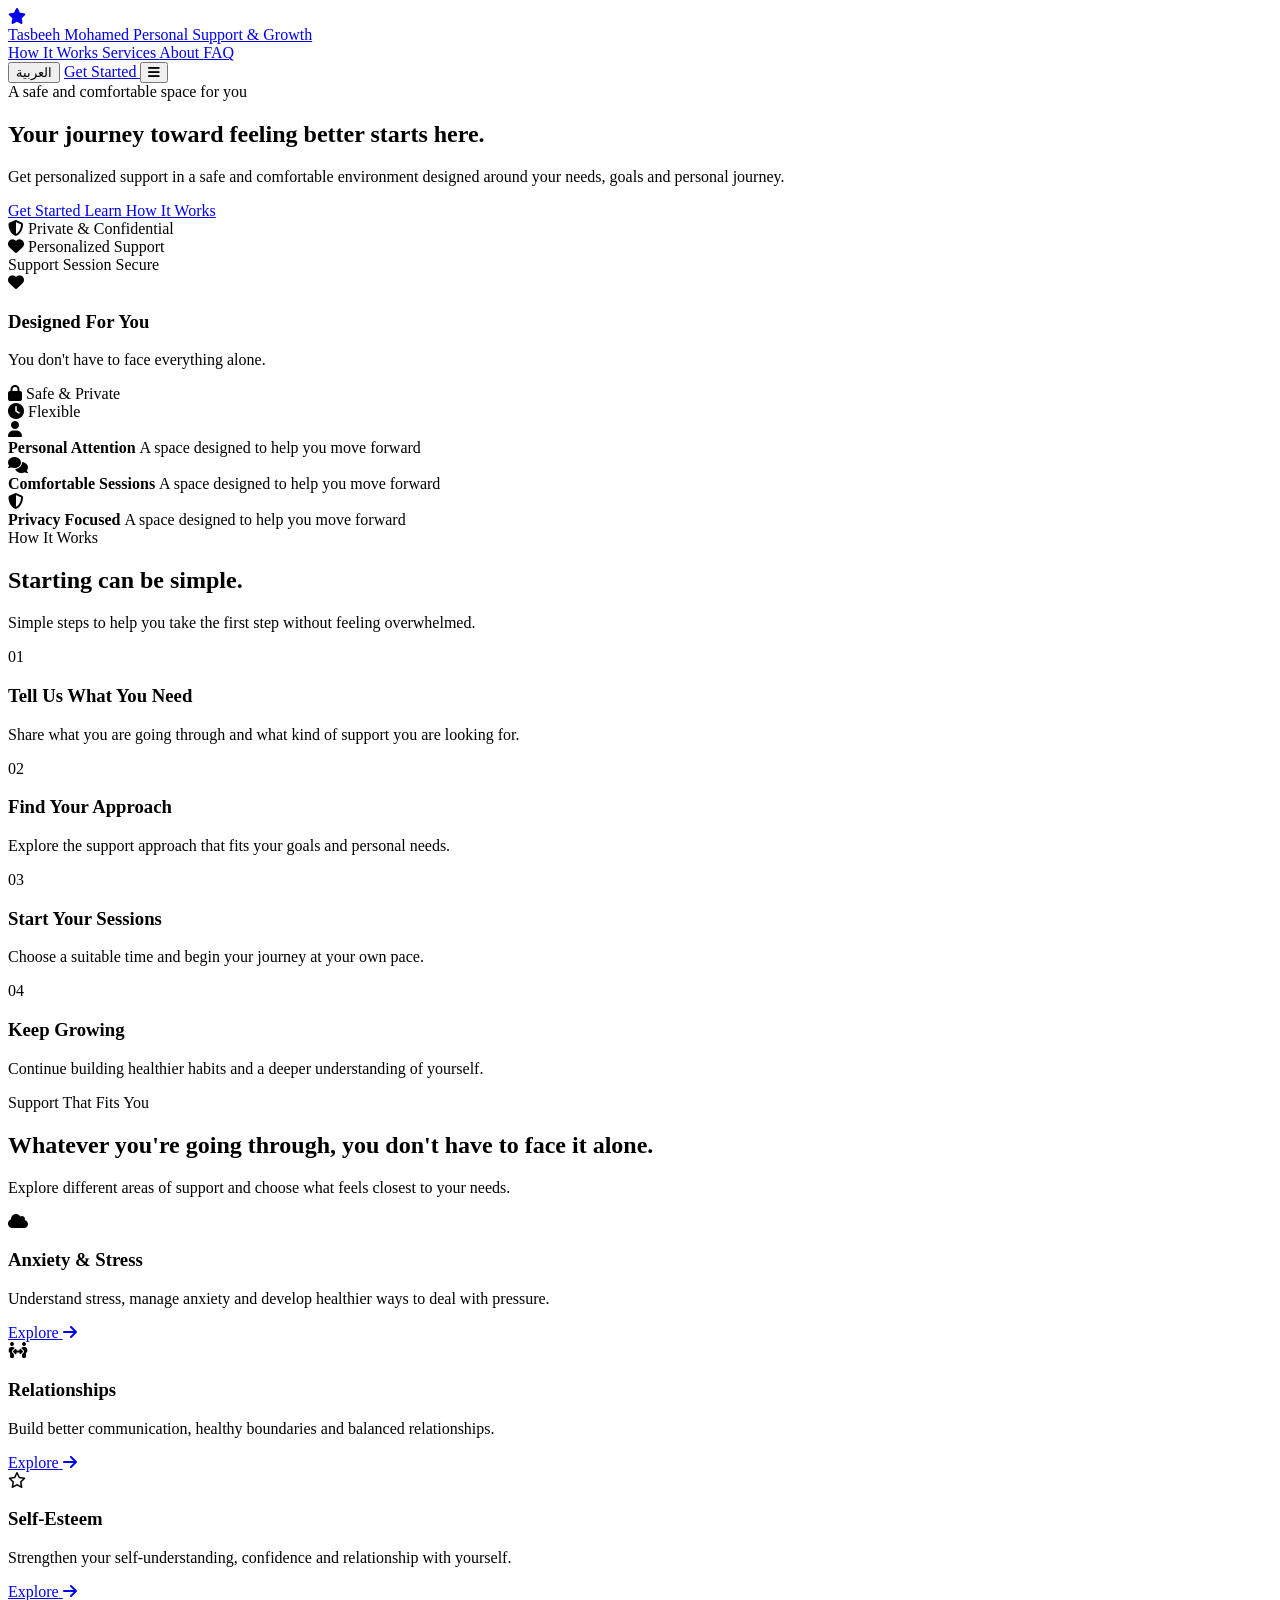
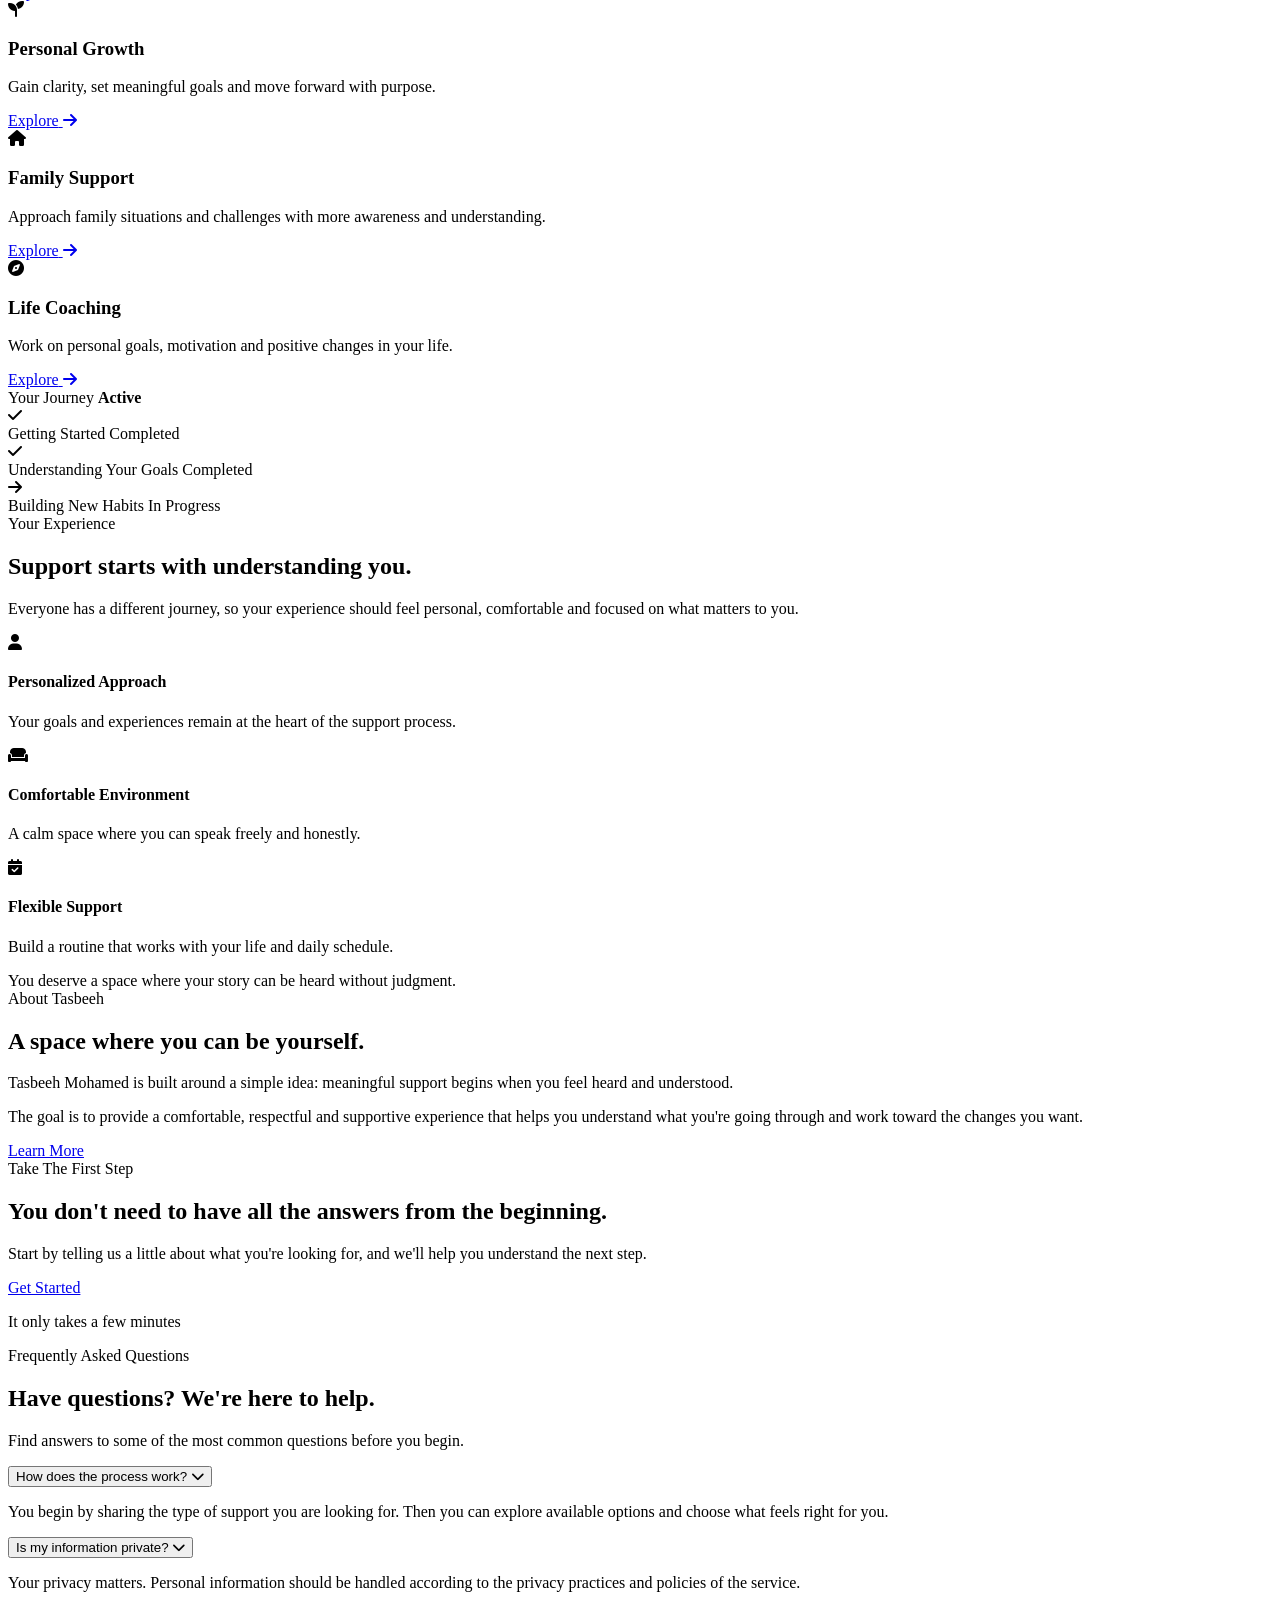
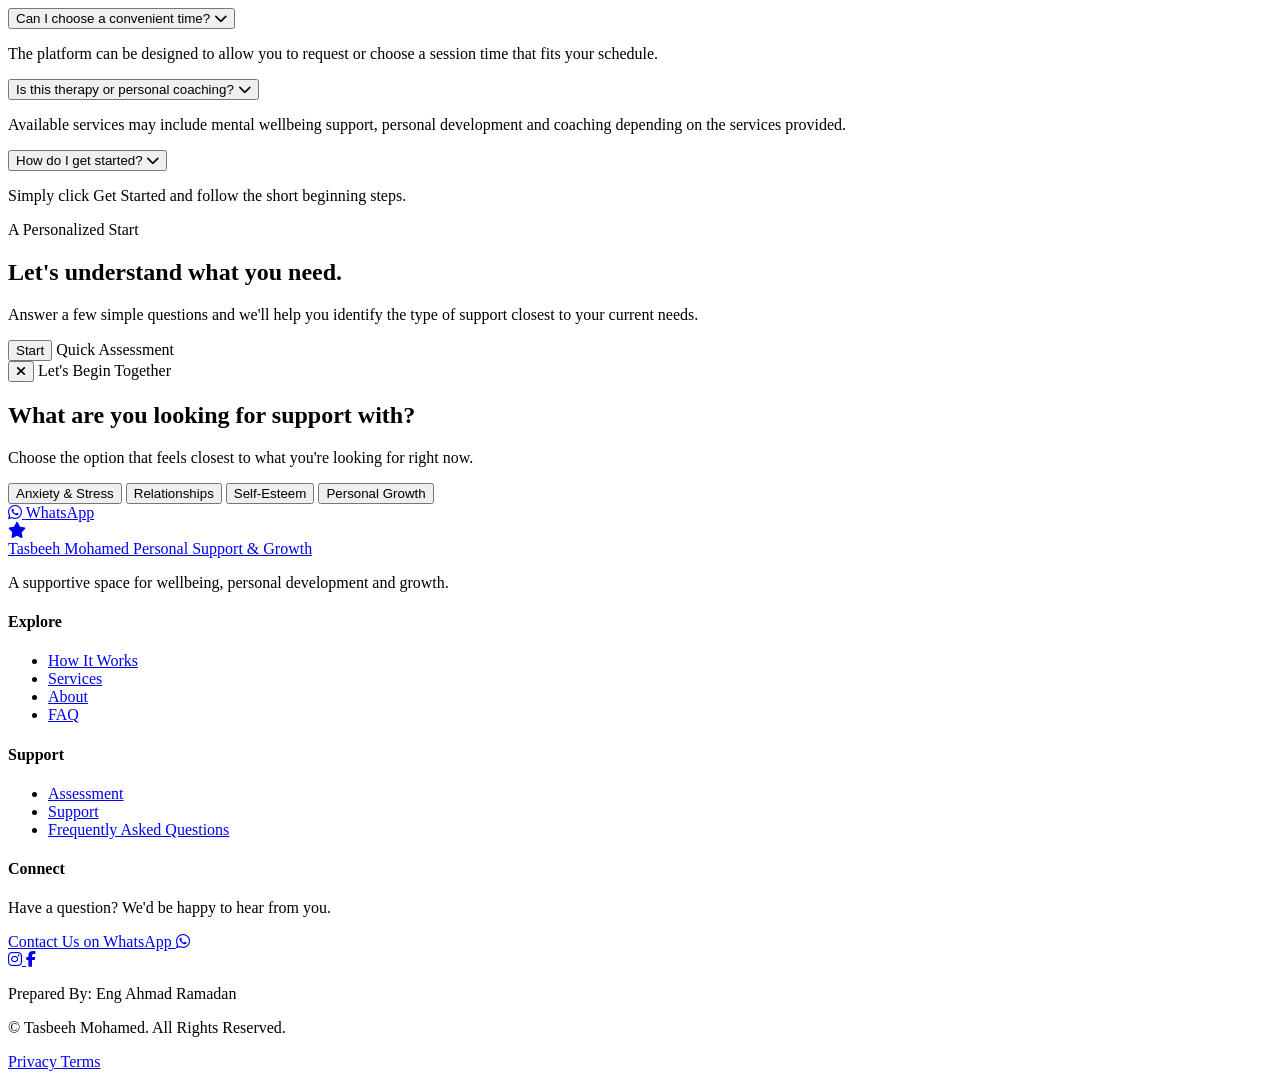
==== index.html @ 0a5752fa "Create index.html" ====
<!DOCTYPE html>
<html lang="en" dir="ltr">

<head>
    <meta charset="UTF-8">
    <meta name="viewport" content="width=device-width, initial-scale=1.0">

    <title>Tasbeeh Mohamed | Personal Support & Growth</title>

    <meta
        name="description"
        content="A private and supportive space for personal growth, emotional wellbeing, relationships and life coaching."
    >

    <!-- Fonts -->
    <link rel="preconnect" href="https://fonts.googleapis.com">
    <link rel="preconnect" href="https://fonts.gstatic.com" crossorigin>

    <link
        href="https://fonts.googleapis.com/css2?family=Cairo:wght@400;500;600;700&family=DM+Sans:wght@400;500;600;700&display=swap"
        rel="stylesheet"
    >

    <!-- Font Awesome -->
    <link
        rel="stylesheet"
        href="https://cdnjs.cloudflare.com/ajax/libs/font-awesome/6.5.2/css/all.min.css"
    >

    <!-- Main CSS -->
    <link rel="stylesheet" href="style.css">
</head>

<body>

    <!-- ========================= HEADER ========================= -->

    <header class="site-header" id="siteHeader">

        <div class="container header-inner">

            <a href="#home" class="brand">

                <div class="brand-mark">
                    <i class="fa-solid fa-star"></i>
                </div>

                <div class="brand-text">
                    <span class="brand-name">Tasbeeh Mohamed</span>

                    <span class="brand-subtitle">
                        Personal Support & Growth
                    </span>
                </div>

            </a>

            <nav class="main-nav" id="navbar">

                <a href="#how-it-works" data-i18n="navHowItWorks">
                    How It Works
                </a>

                <a href="#services" data-i18n="navServices">
                    Services
                </a>

                <a href="#about" data-i18n="navAbout">
                    About
                </a>

                <a href="#faq" data-i18n="navFaq">
                    FAQ
                </a>

            </nav>

            <div class="header-actions">

                <button
                    class="language-switch"
                    id="languageSwitch"
                    type="button"
                    aria-label="Switch language"
                >
                    العربية
                </button>

                <a
                    href="#assessment"
                    class="btn btn-primary header-cta"
                    data-i18n="getStarted"
                >
                    Get Started
                </a>

                <button
                    class="menu-toggle"
                    id="menuToggle"
                    type="button"
                    aria-label="Open menu"
                    aria-expanded="false"
                >
                    <i class="fa-solid fa-bars"></i>
                </button>

            </div>

        </div>

    </header>


    <!-- ========================= MAIN ========================= -->

    <main id="home">

        <!-- ========================= HERO ========================= -->

        <section class="hero">

            <div class="container hero-grid">

                <div class="hero-content">

                    <span class="eyebrow" data-i18n="heroEyebrow">
                        A safe and comfortable space for you
                    </span>

                    <h1 class="hero-title" data-i18n="heroTitle">
                        Your journey toward
                        <span>feeling better</span>
                        starts here.
                    </h1>

                    <p class="hero-description" data-i18n="heroDescription">
                        Get personalized support in a safe and comfortable
                        environment designed around your needs, goals and
                        personal journey.
                    </p>

                    <div class="hero-actions">

                        <a
                            href="#assessment"
                            class="btn btn-primary"
                            data-i18n="heroButton"
                        >
                            Get Started
                        </a>

                        <a
                            href="#how-it-works"
                            class="btn btn-outline"
                            data-i18n="learnMore"
                        >
                            Learn How It Works
                        </a>

                    </div>

                    <div class="hero-trust">

                        <div class="trust-item">
                            <i class="fa-solid fa-shield-halved"></i>

                            <span data-i18n="trustPrivate">
                                Private & Confidential
                            </span>
                        </div>

                        <div class="trust-item">
                            <i class="fa-solid fa-heart"></i>

                            <span data-i18n="trustPersonalized">
                                Personalized Support
                            </span>
                        </div>

                    </div>

                </div>


                <div class="hero-visual">

                    <div class="hero-orbit">

                        <div class="session-card">

                            <div class="session-top">

                                <span
                                    class="session-label"
                                    data-i18n="supportSession"
                                >
                                    Support Session
                                </span>

                                <span
                                    class="session-status"
                                    data-i18n="secure"
                                >
                                    Secure
                                </span>

                            </div>

                            <div class="session-avatar">
                                <i class="fa-solid fa-heart"></i>
                            </div>

                            <h3
                                class="session-title"
                                data-i18n="personalized"
                            >
                                Designed For You
                            </h3>

                            <p
                                class="session-message"
                                data-i18n="messageOne"
                            >
                                You don't have to face everything alone.
                            </p>

                        </div>

                    </div>

                    <div class="floating-card one">
                        <i class="fa-solid fa-lock"></i>

                        <span data-i18n="secure">
                            Safe & Private
                        </span>
                    </div>

                    <div class="floating-card two">
                        <i class="fa-solid fa-clock"></i>

                        <span data-i18n="flexible">
                            Flexible
                        </span>
                    </div>

                </div>

            </div>

        </section>


        <!-- ========================= TRUST ========================= -->

        <section class="trust-bar">

            <div class="container trust-bar-inner">

                <div class="trust-box">

                    <div class="trust-icon">
                        <i class="fa-solid fa-user"></i>
                    </div>

                    <div>
                        <strong data-i18n="trustPointOne">
                            Personal Attention
                        </strong>

                        <span data-i18n="trustedText">
                            A space designed to help you move forward
                        </span>
                    </div>

                </div>

                <div class="trust-box">

                    <div class="trust-icon">
                        <i class="fa-solid fa-comments"></i>
                    </div>

                    <div>
                        <strong data-i18n="trustPointTwo">
                            Comfortable Sessions
                        </strong>

                        <span data-i18n="trustedText">
                            A space designed to help you move forward
                        </span>
                    </div>

                </div>

                <div class="trust-box">

                    <div class="trust-icon">
                        <i class="fa-solid fa-shield-halved"></i>
                    </div>

                    <div>
                        <strong data-i18n="trustPointThree">
                            Privacy Focused
                        </strong>

                        <span data-i18n="trustedText">
                            A space designed to help you move forward
                        </span>
                    </div>

                </div>

            </div>

        </section>


        <!-- ========================= HOW IT WORKS ========================= -->

        <section class="section how-section" id="how-it-works">

            <div class="container">

                <div class="how-header">

                    <span class="section-tag" data-i18n="howTag">
                        How It Works
                    </span>

                    <h2 class="section-title" data-i18n="howTitle">
                        Starting can be simple.
                    </h2>

                    <p class="section-description" data-i18n="howDescription">
                        Simple steps to help you take the first step
                        without feeling overwhelmed.
                    </p>

                </div>

                <div class="steps-grid">

                    <article class="step-card">

                        <div class="step-number">01</div>

                        <h3 data-i18n="stepOneTitle">
                            Tell Us What You Need
                        </h3>

                        <p data-i18n="stepOneText">
                            Share what you are going through and
                            what kind of support you are looking for.
                        </p>

                    </article>

                    <article class="step-card">

                        <div class="step-number">02</div>

                        <h3 data-i18n="stepTwoTitle">
                            Find Your Approach
                        </h3>

                        <p data-i18n="stepTwoText">
                            Explore the support approach that fits
                            your goals and personal needs.
                        </p>

                    </article>

                    <article class="step-card">

                        <div class="step-number">03</div>

                        <h3 data-i18n="stepThreeTitle">
                            Start Your Sessions
                        </h3>

                        <p data-i18n="stepThreeText">
                            Choose a suitable time and begin your
                            journey at your own pace.
                        </p>

                    </article>

                    <article class="step-card">

                        <div class="step-number">04</div>

                        <h3 data-i18n="stepFourTitle">
                            Keep Growing
                        </h3>

                        <p data-i18n="stepFourText">
                            Continue building healthier habits and
                            a deeper understanding of yourself.
                        </p>

                    </article>

                </div>

            </div>

        </section>


        <!-- ========================= SERVICES ========================= -->

        <section class="section services-section" id="services">

            <div class="container">

                <div class="services-header">

                    <span class="section-tag" data-i18n="servicesTag">
                        Support That Fits You
                    </span>

                    <h2 class="section-title" data-i18n="servicesTitle">
                        Whatever you're going through,
                        you don't have to face it alone.
                    </h2>

                    <p class="section-description" data-i18n="servicesDescription">
                        Explore different areas of support and
                        choose what feels closest to your needs.
                    </p>

                </div>

                <div class="services-grid">

                    <article class="service-card">

                        <div class="service-icon">
                            <i class="fa-solid fa-cloud"></i>
                        </div>

                        <h3 data-i18n="serviceOneTitle">
                            Anxiety & Stress
                        </h3>

                        <p data-i18n="serviceOneText">
                            Understand stress, manage anxiety and
                            develop healthier ways to deal with pressure.
                        </p>

                        <a href="#assessment" class="service-link">
                            <span data-i18n="explore">Explore</span>
                            <i class="fa-solid fa-arrow-right"></i>
                        </a>

                    </article>


                    <article class="service-card">

                        <div class="service-icon">
                            <i class="fa-solid fa-people-arrows"></i>
                        </div>

                        <h3 data-i18n="serviceTwoTitle">
                            Relationships
                        </h3>

                        <p data-i18n="serviceTwoText">
                            Build better communication, healthy
                            boundaries and balanced relationships.
                        </p>

                        <a href="#assessment" class="service-link">
                            <span data-i18n="explore">Explore</span>
                            <i class="fa-solid fa-arrow-right"></i>
                        </a>

                    </article>


                    <article class="service-card">

                        <div class="service-icon">
                            <i class="fa-regular fa-star"></i>
                        </div>

                        <h3 data-i18n="serviceThreeTitle">
                            Self-Esteem
                        </h3>

                        <p data-i18n="serviceThreeText">
                            Strengthen your self-understanding,
                            confidence and relationship with yourself.
                        </p>

                        <a href="#assessment" class="service-link">
                            <span data-i18n="explore">Explore</span>
                            <i class="fa-solid fa-arrow-right"></i>
                        </a>

                    </article>


                    <article class="service-card">

                        <div class="service-icon">
                            <i class="fa-solid fa-seedling"></i>
                        </div>

                        <h3 data-i18n="serviceFourTitle">
                            Personal Growth
                        </h3>

                        <p data-i18n="serviceFourText">
                            Gain clarity, set meaningful goals and
                            move forward with purpose.
                        </p>

                        <a href="#assessment" class="service-link">
                            <span data-i18n="explore">Explore</span>
                            <i class="fa-solid fa-arrow-right"></i>
                        </a>

                    </article>


                    <article class="service-card">

                        <div class="service-icon">
                            <i class="fa-solid fa-house"></i>
                        </div>

                        <h3 data-i18n="serviceFiveTitle">
                            Family Support
                        </h3>

                        <p data-i18n="serviceFiveText">
                            Approach family situations and challenges
                            with more awareness and understanding.
                        </p>

                        <a href="#assessment" class="service-link">
                            <span data-i18n="explore">Explore</span>
                            <i class="fa-solid fa-arrow-right"></i>
                        </a>

                    </article>


                    <article class="service-card">

                        <div class="service-icon">
                            <i class="fa-solid fa-compass"></i>
                        </div>

                        <h3 data-i18n="serviceSixTitle">
                            Life Coaching
                        </h3>

                        <p data-i18n="serviceSixText">
                            Work on personal goals, motivation and
                            positive changes in your life.
                        </p>

                        <a href="#assessment" class="service-link">
                            <span data-i18n="explore">Explore</span>
                            <i class="fa-solid fa-arrow-right"></i>
                        </a>

                    </article>

                </div>

            </div>

        </section>


        <!-- ========================= EXPERIENCE ========================= -->

        <section class="section experience-section">

            <div class="container experience-grid">

                <div class="experience-visual">

                    <div class="progress-card">

                        <div class="progress-header">

                            <span data-i18n="yourJourney">
                                Your Journey
                            </span>

                            <strong data-i18n="active">
                                Active
                            </strong>

                        </div>

                        <div class="progress-line">
                            <span></span>
                        </div>

                        <div class="journey-list">

                            <div class="journey-item">

                                <div class="journey-icon">
                                    <i class="fa-solid fa-check"></i>
                                </div>

                                <span data-i18n="journeyOne">
                                    Getting Started
                                </span>

                                <span data-i18n="completed">
                                    Completed
                                </span>

                            </div>

                            <div class="journey-item">

                                <div class="journey-icon">
                                    <i class="fa-solid fa-check"></i>
                                </div>

                                <span data-i18n="journeyTwo">
                                    Understanding Your Goals
                                </span>

                                <span data-i18n="completed">
                                    Completed
                                </span>

                            </div>

                            <div class="journey-item">

                                <div class="journey-icon">
                                    <i class="fa-solid fa-arrow-right"></i>
                                </div>

                                <span data-i18n="journeyThree">
                                    Building New Habits
                                </span>

                                <span data-i18n="inProgress">
                                    In Progress
                                </span>

                            </div>

                        </div>

                    </div>

                </div>


                <div class="experience-content">

                    <span class="section-tag" data-i18n="experienceTag">
                        Your Experience
                    </span>

                    <h2 class="section-title" data-i18n="experienceTitle">
                        Support starts with understanding you.
                    </h2>

                    <p class="section-description" data-i18n="experienceText">
                        Everyone has a different journey, so your
                        experience should feel personal, comfortable
                        and focused on what matters to you.
                    </p>

                    <div class="features-list">

                        <div class="feature-item">

                            <div class="feature-icon">
                                <i class="fa-solid fa-user"></i>
                            </div>

                            <div>
                                <h4 data-i18n="featureOneTitle">
                                    Personalized Approach
                                </h4>

                                <p data-i18n="featureOneText">
                                    Your goals and experiences remain
                                    at the heart of the support process.
                                </p>
                            </div>

                        </div>


                        <div class="feature-item">

                            <div class="feature-icon">
                                <i class="fa-solid fa-couch"></i>
                            </div>

                            <div>
                                <h4 data-i18n="featureTwoTitle">
                                    Comfortable Environment
                                </h4>

                                <p data-i18n="featureTwoText">
                                    A calm space where you can speak
                                    freely and honestly.
                                </p>
                            </div>

                        </div>


                        <div class="feature-item">

                            <div class="feature-icon">
                                <i class="fa-solid fa-calendar-check"></i>
                            </div>

                            <div>
                                <h4 data-i18n="featureThreeTitle">
                                    Flexible Support
                                </h4>

                                <p data-i18n="featureThreeText">
                                    Build a routine that works with
                                    your life and daily schedule.
                                </p>
                            </div>

                        </div>

                    </div>

                </div>

            </div>

        </section>


        <!-- ========================= ABOUT ========================= -->

        <section class="section about-section" id="about">

            <div class="container about-grid">

                <div class="about-visual">

                    <div class="about-orbit"></div>
                    <div class="about-shape"></div>

                    <div class="about-quote" data-i18n="aboutQuote">
                        You deserve a space where your story
                        can be heard without judgment.
                    </div>

                </div>


                <div class="about-content">

                    <span class="section-tag" data-i18n="aboutTag">
                        About Tasbeeh
                    </span>

                    <h2 class="section-title" data-i18n="aboutTitle">
                        A space where you can be yourself.
                    </h2>

                    <p class="section-description" data-i18n="aboutTextOne">
                        Tasbeeh Mohamed is built around a simple idea:
                        meaningful support begins when you feel heard
                        and understood.
                    </p>

                    <p class="section-description" data-i18n="aboutTextTwo">
                        The goal is to provide a comfortable, respectful
                        and supportive experience that helps you understand
                        what you're going through and work toward the changes
                        you want.
                    </p>

                    <a
                        href="#assessment"
                        class="btn btn-outline about-button"
                        data-i18n="aboutButton"
                    >
                        Learn More
                    </a>

                </div>

            </div>

        </section>


        <!-- ========================= START ========================= -->

        <section class="start-section">

            <div class="container">

                <div class="start-card">

                    <span class="section-tag" data-i18n="startTag">
                        Take The First Step
                    </span>

                    <h2 class="section-title" data-i18n="startTitle">
                        You don't need to have all the answers
                        from the beginning.
                    </h2>

                    <p class="start-text" data-i18n="startText">
                        Start by telling us a little about what
                        you're looking for, and we'll help you
                        understand the next step.
                    </p>

                    <a
                        href="#assessment"
                        class="btn btn-gold"
                        data-i18n="startButton"
                    >
                        Get Started
                    </a>

                    <p class="start-note" data-i18n="startNote">
                        It only takes a few minutes
                    </p>

                </div>

            </div>

        </section>


        <!-- ========================= FAQ ========================= -->

        <section class="section faq-section" id="faq">

            <div class="container faq-layout">

                <div class="faq-intro">

                    <span class="section-tag" data-i18n="faqTag">
                        Frequently Asked Questions
                    </span>

                    <h2 class="section-title" data-i18n="faqTitle">
                        Have questions?
                        We're here to help.
                    </h2>

                    <p class="section-description" data-i18n="faqText">
                        Find answers to some of the most common
                        questions before you begin.
                    </p>

                </div>


                <div class="faq-list">

                    <div class="faq-item">

                        <button class="faq-question" type="button">

                            <span data-i18n="faqOneQuestion">
                                How does the process work?
                            </span>

                            <i class="fa-solid fa-chevron-down"></i>

                        </button>

                        <div class="faq-answer">

                            <p data-i18n="faqOneAnswer">
                                You begin by sharing the type of
                                support you are looking for. Then
                                you can explore available options
                                and choose what feels right for you.
                            </p>

                        </div>

                    </div>


                    <div class="faq-item">

                        <button class="faq-question" type="button">

                            <span data-i18n="faqTwoQuestion">
                                Is my information private?
                            </span>

                            <i class="fa-solid fa-chevron-down"></i>

                        </button>

                        <div class="faq-answer">

                            <p data-i18n="faqTwoAnswer">
                                Your privacy matters. Personal
                                information should be handled
                                according to the privacy practices
                                and policies of the service.
                            </p>

                        </div>

                    </div>


                    <div class="faq-item">

                        <button class="faq-question" type="button">

                            <span data-i18n="faqThreeQuestion">
                                Can I choose a convenient time?
                            </span>

                            <i class="fa-solid fa-chevron-down"></i>

                        </button>

                        <div class="faq-answer">

                            <p data-i18n="faqThreeAnswer">
                                The platform can be designed to
                                allow you to request or choose a
                                session time that fits your schedule.
                            </p>

                        </div>

                    </div>


                    <div class="faq-item">

                        <button class="faq-question" type="button">

                            <span data-i18n="faqFourQuestion">
                                Is this therapy or personal coaching?
                            </span>

                            <i class="fa-solid fa-chevron-down"></i>

                        </button>

                        <div class="faq-answer">

                            <p data-i18n="faqFourAnswer">
                                Available services may include
                                mental wellbeing support, personal
                                development and coaching depending
                                on the services provided.
                            </p>

                        </div>

                    </div>


                    <div class="faq-item">

                        <button class="faq-question" type="button">

                            <span data-i18n="faqFiveQuestion">
                                How do I get started?
                            </span>

                            <i class="fa-solid fa-chevron-down"></i>

                        </button>

                        <div class="faq-answer">

                            <p data-i18n="faqFiveAnswer">
                                Simply click Get Started and follow
                                the short beginning steps.
                            </p>

                        </div>

                    </div>

                </div>

            </div>

        </section>


        <!-- ========================= ASSESSMENT ========================= -->

        <section class="section assessment-section" id="assessment">

            <div class="container">

                <div class="assessment-card">

                    <div>

                        <span class="section-tag" data-i18n="assessmentTag">
                            A Personalized Start
                        </span>

                        <h2 class="section-title" data-i18n="assessmentTitle">
                            Let's understand what you need.
                        </h2>

                        <p class="section-description" data-i18n="assessmentText">
                            Answer a few simple questions and we'll
                            help you identify the type of support
                            closest to your current needs.
                        </p>

                    </div>

                    <div class="assessment-actions">

                        <button
                            class="btn btn-primary"
                            id="assessmentButton"
                            type="button"
                            data-i18n="assessmentButton"
                        >
                            Start
                        </button>

                        <span
                            class="assessment-link"
                            data-i18n="assessmentLink"
                        >
                            Quick Assessment
                        </span>

                    </div>

                </div>

            </div>

        </section>

    </main>


    <!-- ========================= MODAL ========================= -->

    <div
        class="modal"
        id="assessmentModal"
        aria-hidden="true"
    >

        <div
            class="modal-content"
            role="dialog"
            aria-modal="true"
            aria-labelledby="modalTitle"
        >

            <button
                class="modal-close"
                id="modalClose"
                type="button"
                aria-label="Close"
            >
                <i class="fa-solid fa-xmark"></i>
            </button>

            <span class="section-tag" data-i18n="modalTag">
                Let's Begin Together
            </span>

            <h2 id="modalTitle" data-i18n="modalTitle">
                What are you looking for support with?
            </h2>

            <p data-i18n="modalText">
                Choose the option that feels closest to what
                you're looking for right now.
            </p>

            <div class="assessment-options">

                <button
                    class="assessment-option"
                    type="button"
                    data-option="anxiety"
                    data-i18n="optionAnxiety"
                >
                    Anxiety & Stress
                </button>

                <button
                    class="assessment-option"
                    type="button"
                    data-option="relationships"
                    data-i18n="optionRelationships"
                >
                    Relationships
                </button>

                <button
                    class="assessment-option"
                    type="button"
                    data-option="self"
                    data-i18n="optionSelf"
                >
                    Self-Esteem
                </button>

                <button
                    class="assessment-option"
                    type="button"
                    data-option="growth"
                    data-i18n="optionGrowth"
                >
                    Personal Growth
                </button>

            </div>

        </div>

    </div>


    <!-- ========================= WHATSAPP BUTTON ========================= -->

    <a
        href="https://wa.me/201003089153"
        class="whatsapp-float"
        target="_blank"
        rel="noopener noreferrer"
        aria-label="Contact us on WhatsApp"
    >
        <i class="fa-brands fa-whatsapp"></i>
        <span>WhatsApp</span>
    </a>


    <!-- ========================= FOOTER ========================= -->

    <footer class="site-footer">

        <div class="container">

            <div class="footer-grid">

                <div class="footer-brand">

                    <a href="#home" class="brand">

                        <div class="brand-mark">
                            <i class="fa-solid fa-star"></i>
                        </div>

                        <div class="brand-text">

                            <span class="brand-name">
                                Tasbeeh Mohamed
                            </span>

                            <span class="brand-subtitle">
                                Personal Support & Growth
                            </span>

                        </div>

                    </a>

                    <p
                        class="footer-description"
                        data-i18n="footerDescription"
                    >
                        A supportive space for wellbeing,
                        personal development and growth.
                    </p>

                </div>


                <div class="footer-column">

                    <h4 data-i18n="footerExplore">
                        Explore
                    </h4>

                    <ul>

                        <li>
                            <a
                                href="#how-it-works"
                                data-i18n="navHowItWorks"
                            >
                                How It Works
                            </a>
                        </li>

                        <li>
                            <a
                                href="#services"
                                data-i18n="navServices"
                            >
                                Services
                            </a>
                        </li>

                        <li>
                            <a
                                href="#about"
                                data-i18n="navAbout"
                            >
                                About
                            </a>
                        </li>

                        <li>
                            <a
                                href="#faq"
                                data-i18n="navFaq"
                            >
                                FAQ
                            </a>
                        </li>

                    </ul>

                </div>


                <div class="footer-column">

                    <h4 data-i18n="footerSupport">
                        Support
                    </h4>

                    <ul>

                        <li>
                            <a href="#assessment" data-i18n="assessmentLink">
                                Assessment
                            </a>
                        </li>

                        <li>
                            <a href="#services" data-i18n="servicesTag">
                                Support
                            </a>
                        </li>

                        <li>
                            <a href="#faq" data-i18n="faqTag">
                                Frequently Asked Questions
                            </a>
                        </li>

                    </ul>

                </div>


                <div class="footer-column">

                    <h4 data-i18n="footerConnect">
                        Connect
                    </h4>

                    <p
                        class="footer-connect"
                        data-i18n="footerConnectText"
                    >
                        Have a question?
                        We'd be happy to hear from you.
                    </p>

                    <!-- WhatsApp Contact -->

                    <a
                        href="https://wa.me/201003089153"
                        class="service-link"
                        target="_blank"
                        rel="noopener noreferrer"
                    >
                        <span data-i18n="contactUs">
                            Contact Us on WhatsApp
                        </span>

                        <i class="fa-brands fa-whatsapp"></i>
                    </a>

                    <div class="social-links">

                        <a href="#" aria-label="Instagram">
                            <i class="fa-brands fa-instagram"></i>
                        </a>

                        <a href="#" aria-label="Facebook">
                            <i class="fa-brands fa-facebook-f"></i>
                        </a>

                    </div>

                </div>

            </div>


            <!-- PREPARED BY -->

            <p class="footer-credit">
                Prepared By:
                <span>Eng Ahmad Ramadan</span>
            </p>


            <div class="footer-bottom">

                <p>
                    ©
                    <span id="currentYear"></span>
                    Tasbeeh Mohamed.
                    <span data-i18n="allRights">
                        All Rights Reserved.
                    </span>
                </p>

                <div class="footer-legal">

                    <a href="#" data-i18n="privacy">
                        Privacy
                    </a>

                    <a href="#" data-i18n="terms">
                        Terms
                    </a>

                </div>

            </div>

        </div>

    </footer>


    <!-- JavaScript -->
    <script src="script.js"></script>

</body>
</html>
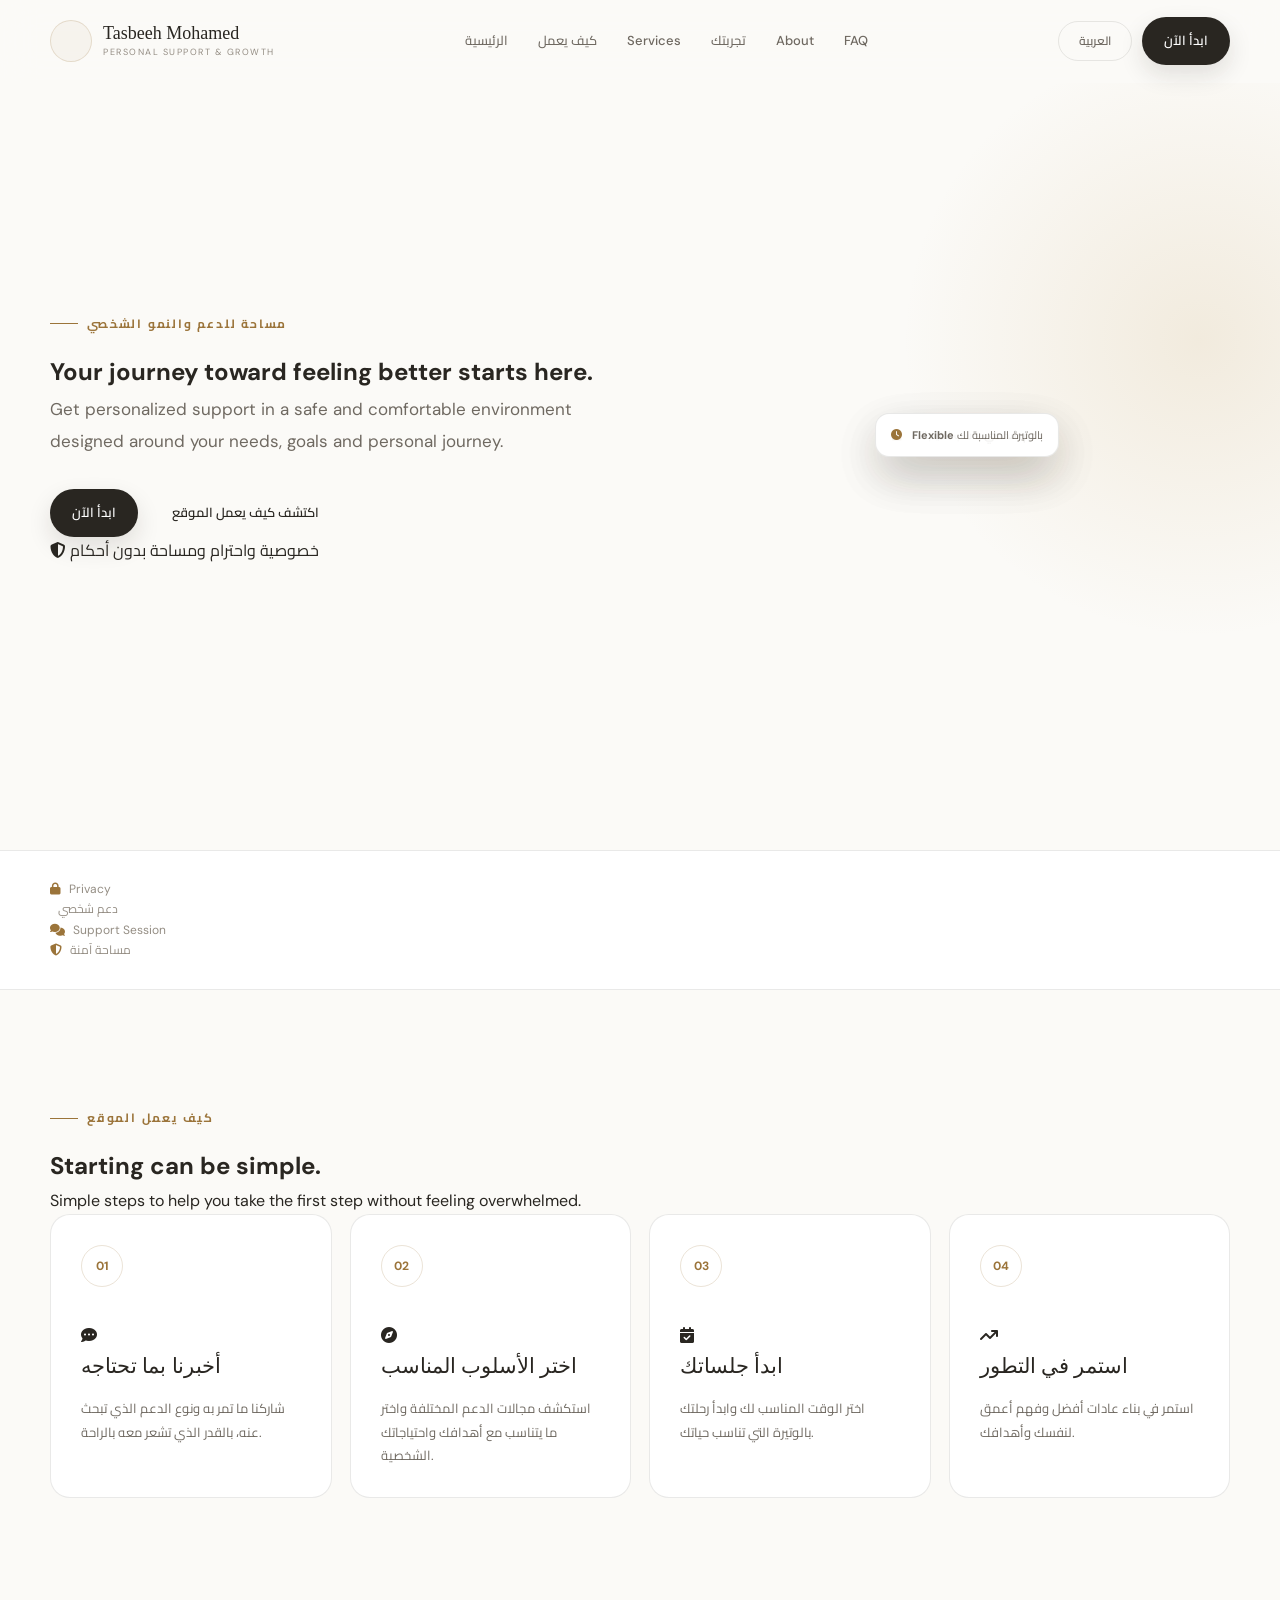
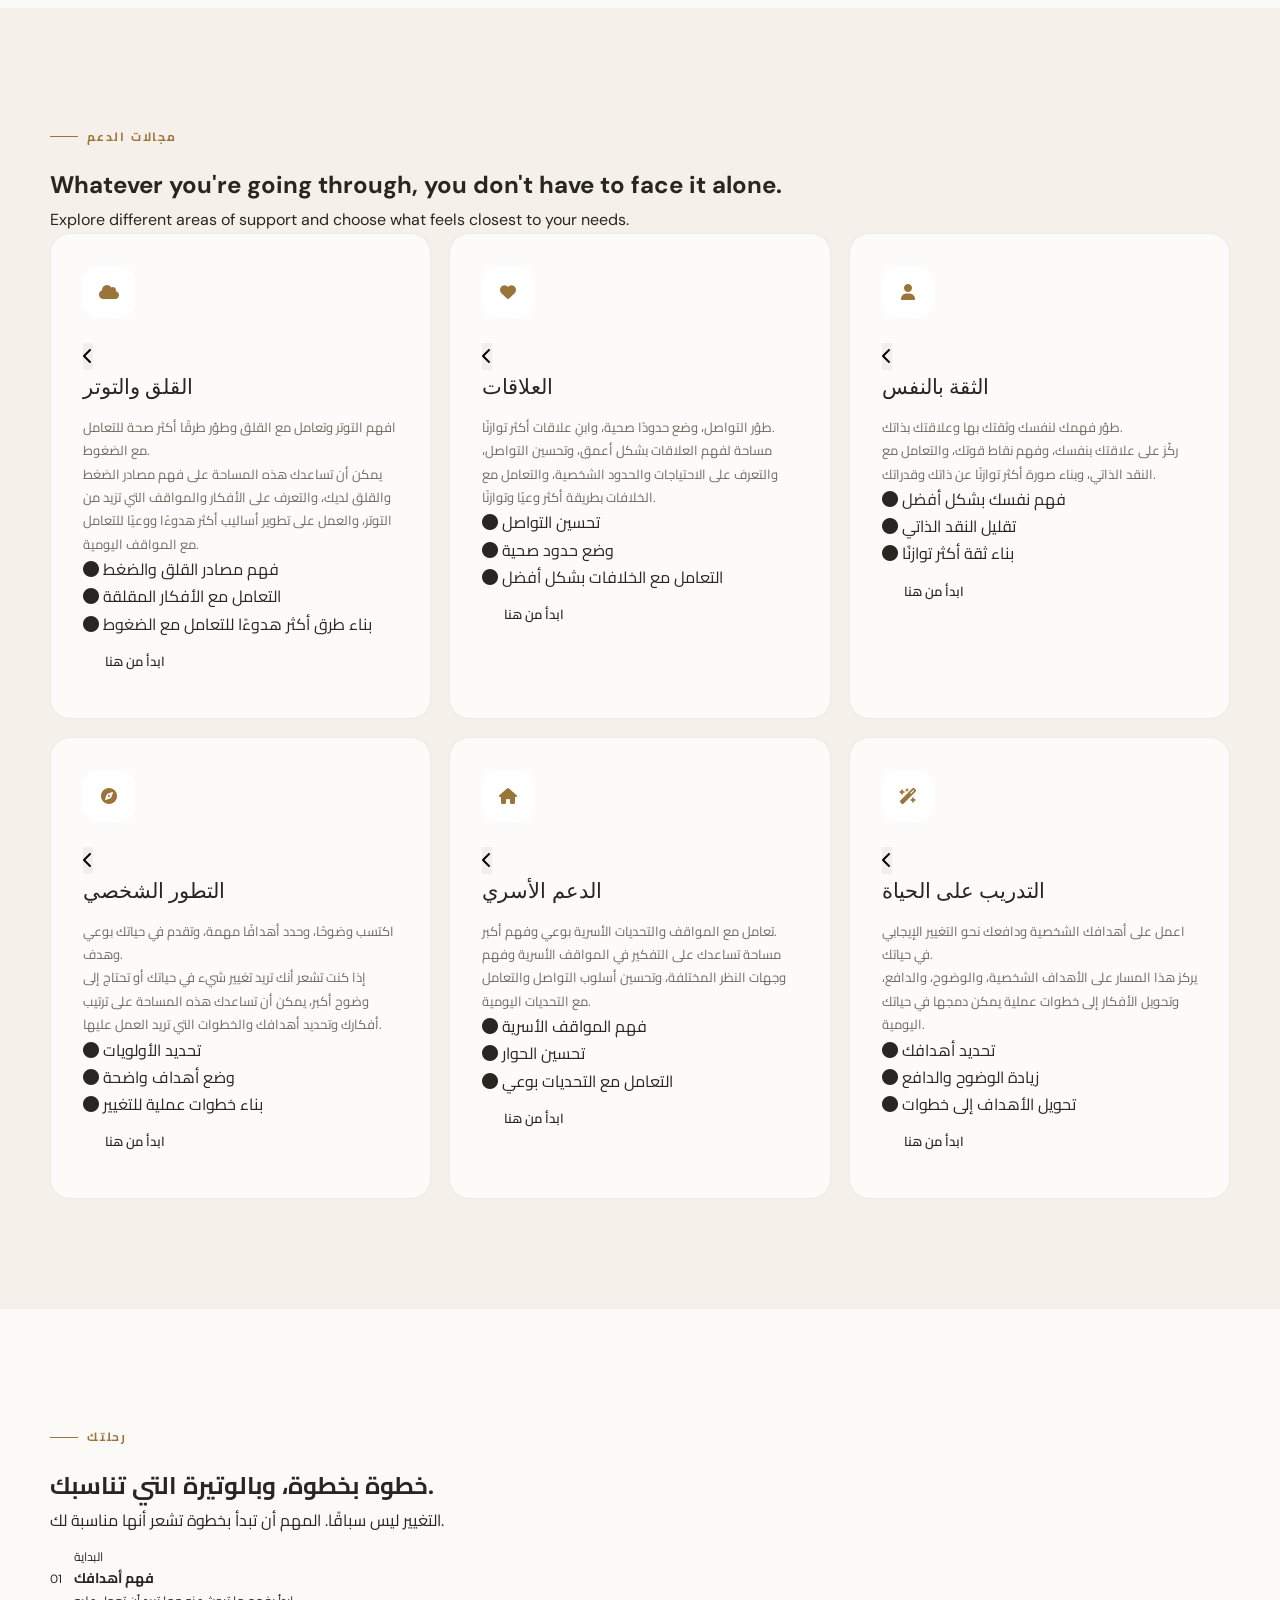
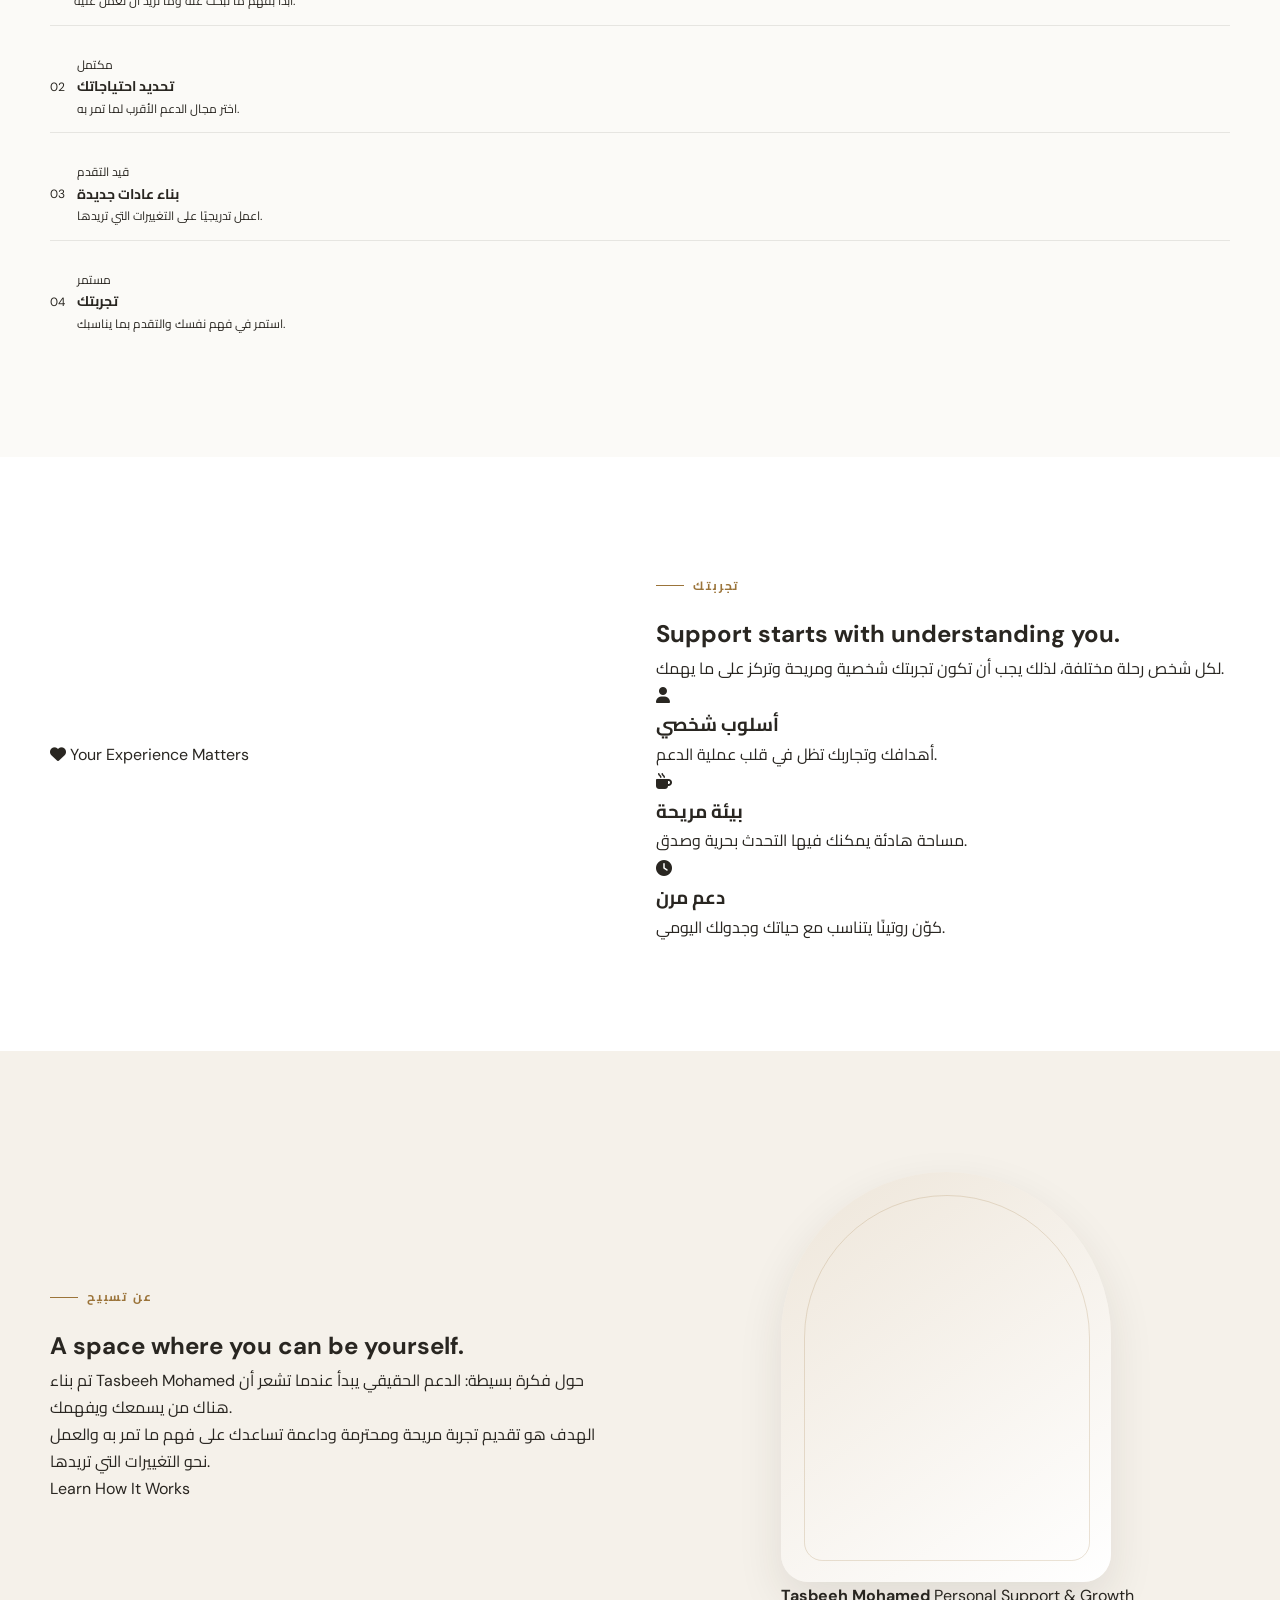
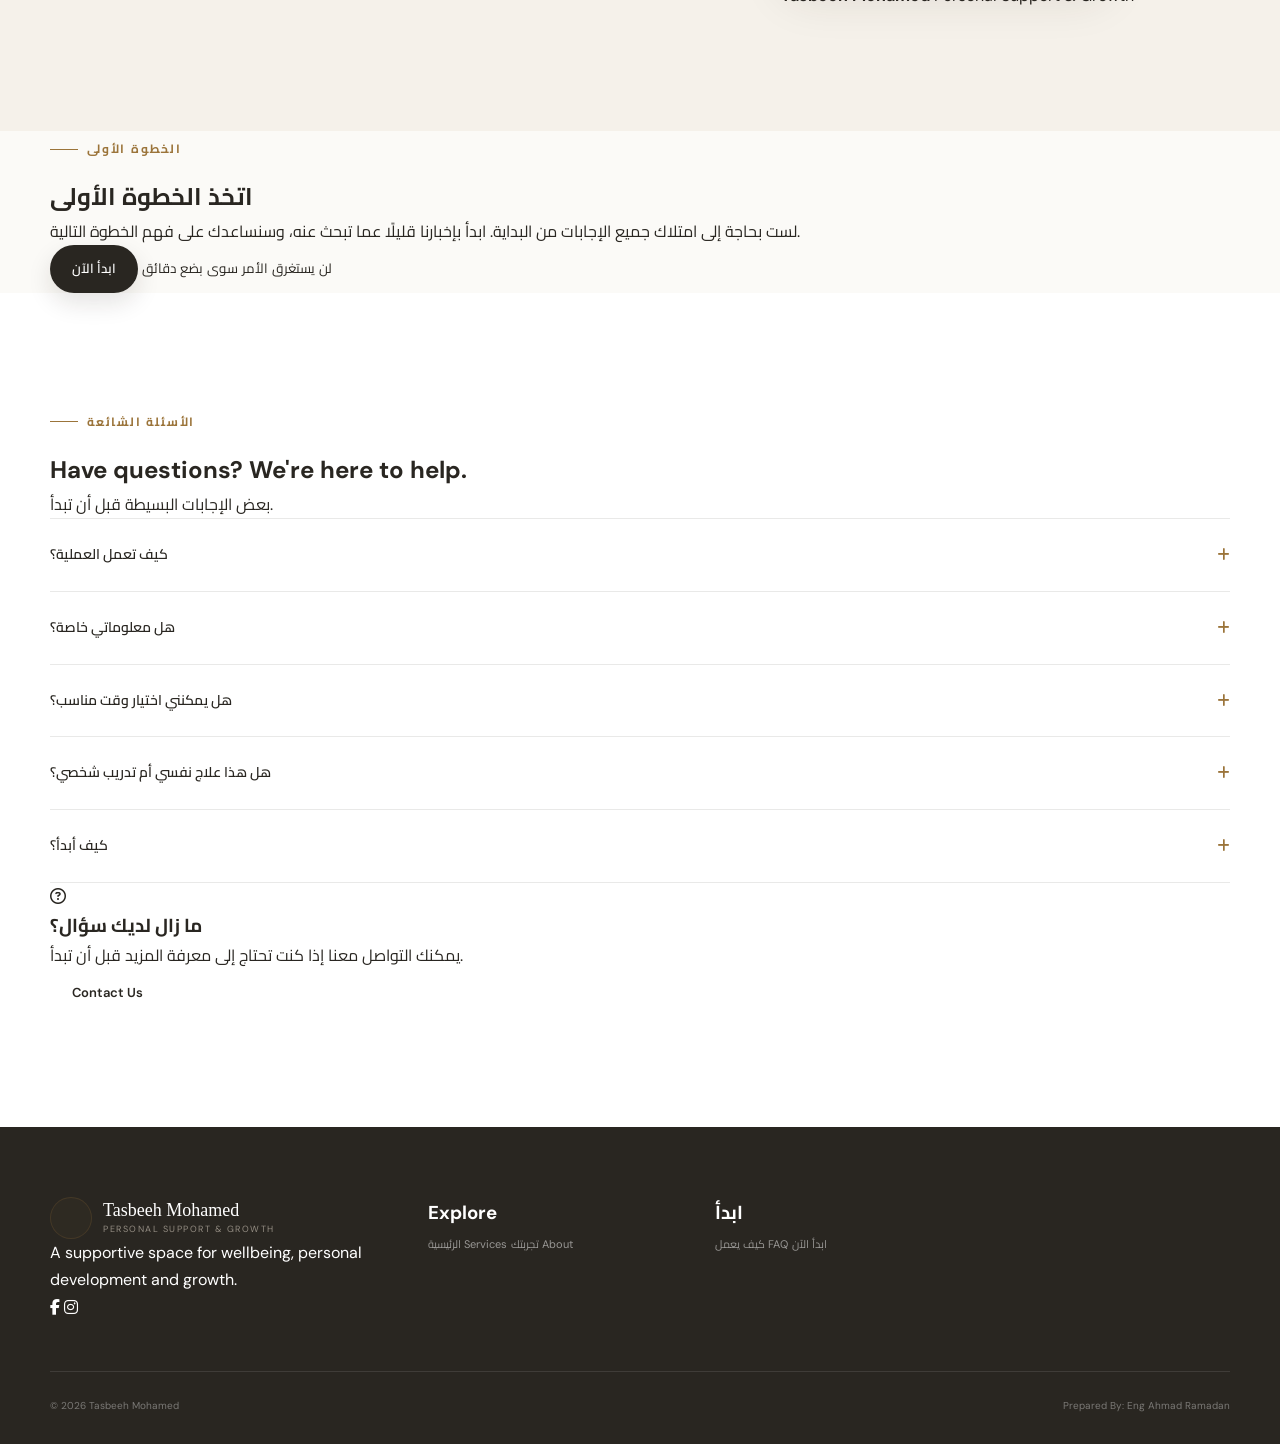
==== commit 320a4db5: "Update index.html" ====
--- a/index.html
+++ b/index.html
@@ -1,6 +1,5 @@
 <!DOCTYPE html>
-<html lang="en" dir="ltr">
-
+<html lang="ar" dir="rtl">
 <head>
     <meta charset="UTF-8">
     <meta name="viewport" content="width=device-width, initial-scale=1.0">
@@ -9,10 +8,10 @@
 
     <meta
         name="description"
-        content="A private and supportive space for personal growth, emotional wellbeing, relationships and life coaching."
+        content="Tasbeeh Mohamed — مساحة مريحة ومحترمة للدعم الشخصي والنمو وفهم ما يهمك."
     >
 
-    <!-- Fonts -->
+    <!-- Google Fonts -->
     <link rel="preconnect" href="https://fonts.googleapis.com">
     <link rel="preconnect" href="https://fonts.gstatic.com" crossorigin>
 
@@ -33,1337 +32,1755 @@
 
 <body>
 
-    <!-- ========================= HEADER ========================= -->
-
-    <header class="site-header" id="siteHeader">
-
-        <div class="container header-inner">
+<!-- =========================================================
+     HEADER
+========================================================= -->
+
+<header class="site-header" id="siteHeader">
+
+    <div class="container header-inner">
+
+        <a href="#home" class="brand">
+
+            <div class="brand-mark">
+                <span class="brand-mark-inner">
+                    <i class="fa-solid fa-sparkles"></i>
+                </span>
+            </div>
+
+            <div class="brand-text">
+                <span class="brand-name">
+                    Tasbeeh Mohamed
+                </span>
+
+                <span class="brand-subtitle">
+                    Personal Support & Growth
+                </span>
+            </div>
+
+        </a>
+
+
+        <nav class="main-nav" id="navbar">
+
+            <a href="#home" class="nav-link" data-i18n="navHome">
+                الرئيسية
+            </a>
+
+            <a href="#how-it-works" class="nav-link" data-i18n="navHow">
+                كيف يعمل
+            </a>
+
+            <a href="#services" class="nav-link" data-i18n="navServices">
+                مجالات الدعم
+            </a>
+
+            <a href="#experience" class="nav-link" data-i18n="navExperience">
+                تجربتك
+            </a>
+
+            <a href="#about" class="nav-link" data-i18n="navAbout">
+                عن تسبيح
+            </a>
+
+            <a href="#faq" class="nav-link" data-i18n="navFaq">
+                الأسئلة الشائعة
+            </a>
+
+        </nav>
+
+
+        <div class="header-actions">
+
+            <button
+                class="language-switch"
+                id="languageSwitch"
+                type="button"
+                aria-label="Switch Language"
+            >
+                <i class="fa-solid fa-globe"></i>
+                <span>EN</span>
+            </button>
+
+            <a
+                href="#assessment"
+                class="btn btn-primary header-cta"
+                data-i18n="startNow"
+            >
+                ابدأ الآن
+            </a>
+
+            <button
+                class="menu-toggle"
+                id="menuToggle"
+                type="button"
+                aria-label="Open Menu"
+                aria-expanded="false"
+            >
+                <span></span>
+                <span></span>
+                <span></span>
+            </button>
+
+        </div>
+
+    </div>
+
+</header>
+
+
+<main>
+
+<!-- =========================================================
+     HERO
+========================================================= -->
+
+<section class="hero section" id="home">
+
+    <div class="container hero-grid">
+
+        <div class="hero-content">
+
+            <span class="eyebrow" data-i18n="heroKicker">
+                مساحة للدعم والنمو الشخصي
+            </span>
+
+            <h1 data-i18n="heroTitle">
+                مساحة آمنة ومريحة لك
+            </h1>
+
+            <p class="hero-description" data-i18n="heroDescription">
+                رحلتك نحو الشعور بشكل أفضل تبدأ من هنا.
+                احصل على دعم شخصي في بيئة آمنة ومريحة
+                مصممة حول احتياجاتك وأهدافك ورحلتك الشخصية.
+            </p>
+
+            <div class="hero-actions">
+
+                <a
+                    href="#assessment"
+                    class="btn btn-primary"
+                    data-i18n="startNow"
+                >
+                    ابدأ الآن
+                </a>
+
+                <a
+                    href="#how-it-works"
+                    class="btn btn-secondary"
+                    data-i18n="discoverHow"
+                >
+                    اكتشف كيف يعمل الموقع
+                </a>
+
+            </div>
+
+            <div class="hero-note">
+
+                <i class="fa-solid fa-shield-halved"></i>
+
+                <span data-i18n="heroNote">
+                    خصوصية واحترام ومساحة بدون أحكام
+                </span>
+
+            </div>
+
+        </div>
+
+
+        <div class="hero-visual">
+
+            <div class="hero-art">
+
+                <div class="hero-art-circle"></div>
+
+                <div class="hero-art-center">
+
+                    <i class="fa-solid fa-sparkles"></i>
+
+                    <span data-i18n="heroVisualText">
+                        Your Space
+                    </span>
+
+                </div>
+
+            </div>
+
+
+            <div class="floating-card floating-card-one">
+
+                <div class="floating-icon">
+                    <i class="fa-solid fa-shield-heart"></i>
+                </div>
+
+                <div>
+                    <strong data-i18n="safe">
+                        مساحة آمنة
+                    </strong>
+
+                    <span data-i18n="safeText">
+                        بدون أحكام
+                    </span>
+                </div>
+
+            </div>
+
+
+            <div class="floating-card floating-card-two">
+
+                <div class="floating-icon">
+                    <i class="fa-solid fa-user"></i>
+                </div>
+
+                <div>
+                    <strong data-i18n="personalSupport">
+                        دعم شخصي
+                    </strong>
+
+                    <span data-i18n="personalSupportText">
+                        يناسب احتياجاتك
+                    </span>
+                </div>
+
+            </div>
+
+
+            <div class="floating-card floating-card-three">
+
+                <div class="floating-icon">
+                    <i class="fa-solid fa-clock"></i>
+                </div>
+
+                <div>
+                    <strong data-i18n="flexible">
+                        مرن
+                    </strong>
+
+                    <span data-i18n="flexibleText">
+                        بالوتيرة المناسبة لك
+                    </span>
+                </div>
+
+            </div>
+
+        </div>
+
+    </div>
+
+</section>
+
+
+<!-- =========================================================
+     TRUST BAR
+========================================================= -->
+
+<section class="trust-bar">
+
+    <div class="container trust-grid">
+
+        <div class="trust-item">
+
+            <i class="fa-solid fa-lock"></i>
+
+            <span data-i18n="privacy">
+                خصوصية واحترام
+            </span>
+
+        </div>
+
+
+        <div class="trust-item">
+
+            <i class="fa-solid fa-user-heart"></i>
+
+            <span data-i18n="personalSupport">
+                دعم شخصي
+            </span>
+
+        </div>
+
+
+        <div class="trust-item">
+
+            <i class="fa-solid fa-comments"></i>
+
+            <span data-i18n="supportSession">
+                تجربة مريحة
+            </span>
+
+        </div>
+
+
+        <div class="trust-item">
+
+            <i class="fa-solid fa-shield-halved"></i>
+
+            <span data-i18n="safe">
+                مساحة آمنة
+            </span>
+
+        </div>
+
+    </div>
+
+</section>
+
+
+<!-- =========================================================
+     HOW IT WORKS
+========================================================= -->
+
+<section class="section how-section" id="how-it-works">
+
+    <div class="container">
+
+        <div class="section-heading">
+
+            <span class="eyebrow" data-i18n="howEyebrow">
+                كيف يعمل الموقع
+            </span>
+
+            <h2 data-i18n="howTitle">
+                البداية يمكن أن تكون بسيطة.
+            </h2>
+
+            <p data-i18n="howDescription">
+                خطوات بسيطة تساعدك على اتخاذ الخطوة الأولى
+                دون الشعور بالضغط.
+            </p>
+
+        </div>
+
+
+        <div class="steps-grid">
+
+            <article class="step-card">
+
+                <div class="step-number">
+                    01
+                </div>
+
+                <div class="step-icon">
+                    <i class="fa-solid fa-comment-dots"></i>
+                </div>
+
+                <h3 data-i18n="step1Title">
+                    أخبرنا بما تحتاجه
+                </h3>
+
+                <p data-i18n="step1Text">
+                    شاركنا ما تمر به ونوع الدعم الذي تبحث عنه،
+                    بالقدر الذي تشعر معه بالراحة.
+                </p>
+
+            </article>
+
+
+            <article class="step-card">
+
+                <div class="step-number">
+                    02
+                </div>
+
+                <div class="step-icon">
+                    <i class="fa-solid fa-compass"></i>
+                </div>
+
+                <h3 data-i18n="step2Title">
+                    اختر الأسلوب المناسب
+                </h3>
+
+                <p data-i18n="step2Text">
+                    استكشف مجالات الدعم المختلفة واختر ما يتناسب
+                    مع أهدافك واحتياجاتك الشخصية.
+                </p>
+
+            </article>
+
+
+            <article class="step-card">
+
+                <div class="step-number">
+                    03
+                </div>
+
+                <div class="step-icon">
+                    <i class="fa-solid fa-calendar-check"></i>
+                </div>
+
+                <h3 data-i18n="step3Title">
+                    ابدأ جلساتك
+                </h3>
+
+                <p data-i18n="step3Text">
+                    اختر الوقت المناسب لك وابدأ رحلتك بالوتيرة
+                    التي تناسب حياتك.
+                </p>
+
+            </article>
+
+
+            <article class="step-card">
+
+                <div class="step-number">
+                    04
+                </div>
+
+                <div class="step-icon">
+                    <i class="fa-solid fa-arrow-trend-up"></i>
+                </div>
+
+                <h3 data-i18n="step4Title">
+                    استمر في التطور
+                </h3>
+
+                <p data-i18n="step4Text">
+                    استمر في بناء عادات أفضل وفهم أعمق لنفسك
+                    وأهدافك.
+                </p>
+
+            </article>
+
+        </div>
+
+    </div>
+
+</section>
+
+
+<!-- =========================================================
+     SERVICES
+========================================================= -->
+
+<section class="section services-section" id="services">
+
+    <div class="container">
+
+        <div class="section-heading">
+
+            <span class="eyebrow" data-i18n="servicesEyebrow">
+                مجالات الدعم
+            </span>
+
+            <h2 data-i18n="servicesTitle">
+                اختر المساحة الأقرب لما تحتاجه.
+            </h2>
+
+            <p data-i18n="servicesDescription">
+                استكشف المجالات المختلفة واضغط على أي مجال
+                لمعرفة المزيد.
+            </p>
+
+        </div>
+
+
+        <div class="services-grid">
+
+            <!-- SERVICE 1 -->
+
+            <article class="service-card">
+
+                <div class="service-top">
+
+                    <div class="service-icon">
+                        <i class="fa-solid fa-cloud"></i>
+                    </div>
+
+                    <button
+                        class="service-expand"
+                        type="button"
+                        aria-expanded="false"
+                        aria-label="Expand"
+                    >
+                        <i class="fa-solid fa-chevron-left"></i>
+                    </button>
+
+                </div>
+
+                <h3 data-i18n="service1Title">
+                    القلق والتوتر
+                </h3>
+
+                <p data-i18n="service1Short">
+                    افهم التوتر وتعامل مع القلق وطوّر طرقًا
+                    أكثر صحة للتعامل مع الضغوط.
+                </p>
+
+                <div class="service-details">
+
+                    <p data-i18n="service1Details">
+                        يمكن أن تساعدك هذه المساحة على فهم مصادر
+                        الضغط والقلق لديك، والتعرف على الأفكار
+                        والمواقف التي تزيد من التوتر، والعمل على
+                        تطوير أساليب أكثر هدوءًا ووعيًا للتعامل
+                        مع المواقف اليومية.
+                    </p>
+
+                    <ul>
+
+                        <li>
+                            <i class="fa-solid fa-circle"></i>
+                            <span data-i18n="service1Point1">
+                                فهم مصادر القلق والضغط
+                            </span>
+                        </li>
+
+                        <li>
+                            <i class="fa-solid fa-circle"></i>
+                            <span data-i18n="service1Point2">
+                                التعامل مع الأفكار المقلقة
+                            </span>
+                        </li>
+
+                        <li>
+                            <i class="fa-solid fa-circle"></i>
+                            <span data-i18n="service1Point3">
+                                بناء طرق أكثر هدوءًا للتعامل مع الضغوط
+                            </span>
+                        </li>
+
+                    </ul>
+
+                    <a
+                        href="#assessment"
+                        class="btn btn-secondary service-start"
+                        data-i18n="startWithThis"
+                    >
+                        ابدأ من هنا
+                    </a>
+
+                </div>
+
+            </article>
+
+
+            <!-- SERVICE 2 -->
+
+            <article class="service-card">
+
+                <div class="service-top">
+
+                    <div class="service-icon">
+                        <i class="fa-solid fa-heart"></i>
+                    </div>
+
+                    <button
+                        class="service-expand"
+                        type="button"
+                        aria-expanded="false"
+                        aria-label="Expand"
+                    >
+                        <i class="fa-solid fa-chevron-left"></i>
+                    </button>
+
+                </div>
+
+                <h3 data-i18n="service2Title">
+                    العلاقات
+                </h3>
+
+                <p data-i18n="service2Short">
+                    طوّر التواصل، وضع حدودًا صحية، وابنِ علاقات
+                    أكثر توازنًا.
+                </p>
+
+                <div class="service-details">
+
+                    <p data-i18n="service2Details">
+                        مساحة لفهم العلاقات بشكل أعمق، وتحسين
+                        التواصل، والتعرف على الاحتياجات والحدود
+                        الشخصية، والتعامل مع الخلافات بطريقة أكثر
+                        وعيًا وتوازنًا.
+                    </p>
+
+                    <ul>
+
+                        <li>
+                            <i class="fa-solid fa-circle"></i>
+                            <span data-i18n="service2Point1">
+                                تحسين التواصل
+                            </span>
+                        </li>
+
+                        <li>
+                            <i class="fa-solid fa-circle"></i>
+                            <span data-i18n="service2Point2">
+                                وضع حدود صحية
+                            </span>
+                        </li>
+
+                        <li>
+                            <i class="fa-solid fa-circle"></i>
+                            <span data-i18n="service2Point3">
+                                التعامل مع الخلافات بشكل أفضل
+                            </span>
+                        </li>
+
+                    </ul>
+
+                    <a
+                        href="#assessment"
+                        class="btn btn-secondary service-start"
+                        data-i18n="startWithThis"
+                    >
+                        ابدأ من هنا
+                    </a>
+
+                </div>
+
+            </article>
+
+
+            <!-- SERVICE 3 -->
+
+            <article class="service-card">
+
+                <div class="service-top">
+
+                    <div class="service-icon">
+                        <i class="fa-solid fa-user"></i>
+                    </div>
+
+                    <button
+                        class="service-expand"
+                        type="button"
+                        aria-expanded="false"
+                        aria-label="Expand"
+                    >
+                        <i class="fa-solid fa-chevron-left"></i>
+                    </button>
+
+                </div>
+
+                <h3 data-i18n="service3Title">
+                    الثقة بالنفس
+                </h3>
+
+                <p data-i18n="service3Short">
+                    طوّر فهمك لنفسك وثقتك بها وعلاقتك بذاتك.
+                </p>
+
+                <div class="service-details">
+
+                    <p data-i18n="service3Details">
+                        ركّز على علاقتك بنفسك، وفهم نقاط قوتك،
+                        والتعامل مع النقد الذاتي، وبناء صورة أكثر
+                        توازنًا عن ذاتك وقدراتك.
+                    </p>
+
+                    <ul>
+
+                        <li>
+                            <i class="fa-solid fa-circle"></i>
+                            <span data-i18n="service3Point1">
+                                فهم نفسك بشكل أفضل
+                            </span>
+                        </li>
+
+                        <li>
+                            <i class="fa-solid fa-circle"></i>
+                            <span data-i18n="service3Point2">
+                                تقليل النقد الذاتي
+                            </span>
+                        </li>
+
+                        <li>
+                            <i class="fa-solid fa-circle"></i>
+                            <span data-i18n="service3Point3">
+                                بناء ثقة أكثر توازنًا
+                            </span>
+                        </li>
+
+                    </ul>
+
+                    <a
+                        href="#assessment"
+                        class="btn btn-secondary service-start"
+                        data-i18n="startWithThis"
+                    >
+                        ابدأ من هنا
+                    </a>
+
+                </div>
+
+            </article>
+
+
+            <!-- SERVICE 4 -->
+
+            <article class="service-card">
+
+                <div class="service-top">
+
+                    <div class="service-icon">
+                        <i class="fa-solid fa-compass"></i>
+                    </div>
+
+                    <button
+                        class="service-expand"
+                        type="button"
+                        aria-expanded="false"
+                        aria-label="Expand"
+                    >
+                        <i class="fa-solid fa-chevron-left"></i>
+                    </button>
+
+                </div>
+
+                <h3 data-i18n="service4Title">
+                    التطور الشخصي
+                </h3>
+
+                <p data-i18n="service4Short">
+                    اكتسب وضوحًا، وحدد أهدافًا مهمة، وتقدم في
+                    حياتك بوعي وهدف.
+                </p>
+
+                <div class="service-details">
+
+                    <p data-i18n="service4Details">
+                        إذا كنت تشعر أنك تريد تغيير شيء في حياتك
+                        أو تحتاج إلى وضوح أكبر، يمكن أن تساعدك
+                        هذه المساحة على ترتيب أفكارك وتحديد أهدافك
+                        والخطوات التي تريد العمل عليها.
+                    </p>
+
+                    <ul>
+
+                        <li>
+                            <i class="fa-solid fa-circle"></i>
+                            <span data-i18n="service4Point1">
+                                تحديد الأولويات
+                            </span>
+                        </li>
+
+                        <li>
+                            <i class="fa-solid fa-circle"></i>
+                            <span data-i18n="service4Point2">
+                                وضع أهداف واضحة
+                            </span>
+                        </li>
+
+                        <li>
+                            <i class="fa-solid fa-circle"></i>
+                            <span data-i18n="service4Point3">
+                                بناء خطوات عملية للتغيير
+                            </span>
+                        </li>
+
+                    </ul>
+
+                    <a
+                        href="#assessment"
+                        class="btn btn-secondary service-start"
+                        data-i18n="startWithThis"
+                    >
+                        ابدأ من هنا
+                    </a>
+
+                </div>
+
+            </article>
+
+
+            <!-- SERVICE 5 -->
+
+            <article class="service-card">
+
+                <div class="service-top">
+
+                    <div class="service-icon">
+                        <i class="fa-solid fa-house"></i>
+                    </div>
+
+                    <button
+                        class="service-expand"
+                        type="button"
+                        aria-expanded="false"
+                        aria-label="Expand"
+                    >
+                        <i class="fa-solid fa-chevron-left"></i>
+                    </button>
+
+                </div>
+
+                <h3 data-i18n="service5Title">
+                    الدعم الأسري
+                </h3>
+
+                <p data-i18n="service5Short">
+                    تعامل مع المواقف والتحديات الأسرية بوعي
+                    وفهم أكبر.
+                </p>
+
+                <div class="service-details">
+
+                    <p data-i18n="service5Details">
+                        مساحة تساعدك على التفكير في المواقف الأسرية
+                        وفهم وجهات النظر المختلفة، وتحسين أسلوب
+                        التواصل والتعامل مع التحديات اليومية.
+                    </p>
+
+                    <ul>
+
+                        <li>
+                            <i class="fa-solid fa-circle"></i>
+                            <span data-i18n="service5Point1">
+                                فهم المواقف الأسرية
+                            </span>
+                        </li>
+
+                        <li>
+                            <i class="fa-solid fa-circle"></i>
+                            <span data-i18n="service5Point2">
+                                تحسين الحوار
+                            </span>
+                        </li>
+
+                        <li>
+                            <i class="fa-solid fa-circle"></i>
+                            <span data-i18n="service5Point3">
+                                التعامل مع التحديات بوعي
+                            </span>
+                        </li>
+
+                    </ul>
+
+                    <a
+                        href="#assessment"
+                        class="btn btn-secondary service-start"
+                        data-i18n="startWithThis"
+                    >
+                        ابدأ من هنا
+                    </a>
+
+                </div>
+
+            </article>
+
+
+            <!-- SERVICE 6 -->
+
+            <article class="service-card">
+
+                <div class="service-top">
+
+                    <div class="service-icon">
+                        <i class="fa-solid fa-wand-magic-sparkles"></i>
+                    </div>
+
+                    <button
+                        class="service-expand"
+                        type="button"
+                        aria-expanded="false"
+                        aria-label="Expand"
+                    >
+                        <i class="fa-solid fa-chevron-left"></i>
+                    </button>
+
+                </div>
+
+                <h3 data-i18n="service6Title">
+                    التدريب على الحياة
+                </h3>
+
+                <p data-i18n="service6Short">
+                    اعمل على أهدافك الشخصية ودافعك نحو التغيير
+                    الإيجابي في حياتك.
+                </p>
+
+                <div class="service-details">
+
+                    <p data-i18n="service6Details">
+                        يركز هذا المسار على الأهداف الشخصية،
+                        والوضوح، والدافع، وتحويل الأفكار إلى
+                        خطوات عملية يمكن دمجها في حياتك اليومية.
+                    </p>
+
+                    <ul>
+
+                        <li>
+                            <i class="fa-solid fa-circle"></i>
+                            <span data-i18n="service6Point1">
+                                تحديد أهدافك
+                            </span>
+                        </li>
+
+                        <li>
+                            <i class="fa-solid fa-circle"></i>
+                            <span data-i18n="service6Point2">
+                                زيادة الوضوح والدافع
+                            </span>
+                        </li>
+
+                        <li>
+                            <i class="fa-solid fa-circle"></i>
+                            <span data-i18n="service6Point3">
+                                تحويل الأهداف إلى خطوات
+                            </span>
+                        </li>
+
+                    </ul>
+
+                    <a
+                        href="#assessment"
+                        class="btn btn-secondary service-start"
+                        data-i18n="startWithThis"
+                    >
+                        ابدأ من هنا
+                    </a>
+
+                </div>
+
+            </article>
+
+        </div>
+
+    </div>
+
+</section>
+
+
+<!-- =========================================================
+     JOURNEY
+========================================================= -->
+
+<section class="section journey-section">
+
+    <div class="container">
+
+        <div class="section-heading">
+
+            <span class="eyebrow" data-i18n="journeyEyebrow">
+                رحلتك
+            </span>
+
+            <h2 data-i18n="journeyTitle">
+                خطوة بخطوة، وبالوتيرة التي تناسبك.
+            </h2>
+
+            <p data-i18n="journeyDescription">
+                التغيير ليس سباقًا. المهم أن تبدأ بخطوة تشعر
+                أنها مناسبة لك.
+            </p>
+
+        </div>
+
+
+        <div class="journey-list">
+
+            <div class="journey-item">
+
+                <div class="journey-marker">
+                    01
+                </div>
+
+                <div class="journey-content">
+
+                    <span class="journey-status" data-i18n="journey1Status">
+                        البداية
+                    </span>
+
+                    <h3 data-i18n="journey1Title">
+                        فهم أهدافك
+                    </h3>
+
+                    <p data-i18n="journey1Text">
+                        ابدأ بفهم ما تبحث عنه وما تريد أن تعمل عليه.
+                    </p>
+
+                </div>
+
+            </div>
+
+
+            <div class="journey-item">
+
+                <div class="journey-marker">
+                    02
+                </div>
+
+                <div class="journey-content">
+
+                    <span class="journey-status" data-i18n="journey2Status">
+                        مكتمل
+                    </span>
+
+                    <h3 data-i18n="journey2Title">
+                        تحديد احتياجاتك
+                    </h3>
+
+                    <p data-i18n="journey2Text">
+                        اختر مجال الدعم الأقرب لما تمر به.
+                    </p>
+
+                </div>
+
+            </div>
+
+
+            <div class="journey-item">
+
+                <div class="journey-marker">
+                    03
+                </div>
+
+                <div class="journey-content">
+
+                    <span class="journey-status" data-i18n="journey3Status">
+                        قيد التقدم
+                    </span>
+
+                    <h3 data-i18n="journey3Title">
+                        بناء عادات جديدة
+                    </h3>
+
+                    <p data-i18n="journey3Text">
+                        اعمل تدريجيًا على التغييرات التي تريدها.
+                    </p>
+
+                </div>
+
+            </div>
+
+
+            <div class="journey-item">
+
+                <div class="journey-marker">
+                    04
+                </div>
+
+                <div class="journey-content">
+
+                    <span class="journey-status" data-i18n="journey4Status">
+                        مستمر
+                    </span>
+
+                    <h3 data-i18n="journey4Title">
+                        تجربتك
+                    </h3>
+
+                    <p data-i18n="journey4Text">
+                        استمر في فهم نفسك والتقدم بما يناسبك.
+                    </p>
+
+                </div>
+
+            </div>
+
+        </div>
+
+    </div>
+
+</section>
+
+
+<!-- =========================================================
+     EXPERIENCE
+========================================================= -->
+
+<section class="section experience-section" id="experience">
+
+    <div class="container experience-grid">
+
+        <div class="experience-visual">
+
+            <div class="experience-frame">
+
+                <div class="experience-frame-inner">
+
+                    <i class="fa-solid fa-heart"></i>
+
+                    <span data-i18n="experienceVisual">
+                        Your Experience Matters
+                    </span>
+
+                </div>
+
+            </div>
+
+        </div>
+
+
+        <div class="experience-content">
+
+            <span class="eyebrow" data-i18n="experienceEyebrow">
+                تجربتك
+            </span>
+
+            <h2 data-i18n="experienceTitle">
+                الدعم يبدأ بفهمك.
+            </h2>
+
+            <p data-i18n="experienceDescription">
+                لكل شخص رحلة مختلفة، لذلك يجب أن تكون تجربتك
+                شخصية ومريحة وتركز على ما يهمك.
+            </p>
+
+
+            <div class="experience-list">
+
+                <div class="experience-item">
+
+                    <div class="experience-icon">
+                        <i class="fa-solid fa-user"></i>
+                    </div>
+
+                    <div>
+                        <h3 data-i18n="experience1Title">
+                            أسلوب شخصي
+                        </h3>
+
+                        <p data-i18n="experience1Text">
+                            أهدافك وتجاربك تظل في قلب عملية الدعم.
+                        </p>
+                    </div>
+
+                </div>
+
+
+                <div class="experience-item">
+
+                    <div class="experience-icon">
+                        <i class="fa-solid fa-mug-hot"></i>
+                    </div>
+
+                    <div>
+                        <h3 data-i18n="experience2Title">
+                            بيئة مريحة
+                        </h3>
+
+                        <p data-i18n="experience2Text">
+                            مساحة هادئة يمكنك فيها التحدث بحرية وصدق.
+                        </p>
+                    </div>
+
+                </div>
+
+
+                <div class="experience-item">
+
+                    <div class="experience-icon">
+                        <i class="fa-solid fa-clock"></i>
+                    </div>
+
+                    <div>
+                        <h3 data-i18n="experience3Title">
+                            دعم مرن
+                        </h3>
+
+                        <p data-i18n="experience3Text">
+                            كوّن روتينًا يتناسب مع حياتك وجدولك اليومي.
+                        </p>
+                    </div>
+
+                </div>
+
+            </div>
+
+        </div>
+
+    </div>
+
+</section>
+
+
+<!-- =========================================================
+     ABOUT
+========================================================= -->
+
+<section class="section about-section" id="about">
+
+    <div class="container about-grid">
+
+        <div class="about-content">
+
+            <span class="eyebrow" data-i18n="aboutEyebrow">
+                عن تسبيح
+            </span>
+
+            <h2 data-i18n="aboutTitle">
+                مساحة يمكنك أن تكون فيها على طبيعتك.
+            </h2>
+
+            <p data-i18n="aboutText1">
+                تم بناء Tasbeeh Mohamed حول فكرة بسيطة:
+                الدعم الحقيقي يبدأ عندما تشعر أن هناك من يسمعك
+                ويفهمك.
+            </p>
+
+            <p data-i18n="aboutText2">
+                الهدف هو تقديم تجربة مريحة ومحترمة وداعمة
+                تساعدك على فهم ما تمر به والعمل نحو التغييرات
+                التي تريدها.
+            </p>
+
+            <a
+                href="#assessment"
+                class="text-link"
+                data-i18n="learnMore"
+            >
+                تعرف على المزيد
+                <i class="fa-solid fa-arrow-left"></i>
+            </a>
+
+        </div>
+
+
+        <div class="about-visual">
+
+            <div class="about-card">
+
+                <div class="about-shape">
+
+                    <i class="fa-solid fa-sparkles"></i>
+
+                </div>
+
+                <div class="about-card-text">
+
+                    <strong>
+                        Tasbeeh Mohamed
+                    </strong>
+
+                    <span data-i18n="aboutCardText">
+                        Personal Support & Growth
+                    </span>
+
+                </div>
+
+            </div>
+
+        </div>
+
+    </div>
+
+</section>
+
+
+<!-- =========================================================
+     CTA
+========================================================= -->
+
+<section class="cta-section" id="assessment">
+
+    <div class="container">
+
+        <div class="cta-box">
+
+            <span class="eyebrow" data-i18n="ctaEyebrow">
+                الخطوة الأولى
+            </span>
+
+            <h2 data-i18n="ctaTitle">
+                اتخذ الخطوة الأولى
+            </h2>
+
+            <p data-i18n="ctaText">
+                لست بحاجة إلى امتلاك جميع الإجابات من البداية.
+                ابدأ بإخبارنا قليلًا عما تبحث عنه، وسنساعدك
+                على فهم الخطوة التالية.
+            </p>
+
+            <button
+                type="button"
+                class="btn btn-primary"
+                id="openAssessment"
+                data-i18n="startNow"
+            >
+                ابدأ الآن
+            </button>
+
+            <small data-i18n="ctaNote">
+                لن يستغرق الأمر سوى بضع دقائق
+            </small>
+
+        </div>
+
+    </div>
+
+</section>
+
+
+<!-- =========================================================
+     FAQ
+========================================================= -->
+
+<section class="section faq-section" id="faq">
+
+    <div class="container">
+
+        <div class="section-heading">
+
+            <span class="eyebrow" data-i18n="faqEyebrow">
+                الأسئلة الشائعة
+            </span>
+
+            <h2 data-i18n="faqTitle">
+                أسئلة قد تكون في ذهنك.
+            </h2>
+
+            <p data-i18n="faqDescription">
+                بعض الإجابات البسيطة قبل أن تبدأ.
+            </p>
+
+        </div>
+
+
+        <div class="faq-list">
+
+            <div class="faq-item">
+
+                <button
+                    class="faq-question"
+                    type="button"
+                    aria-expanded="false"
+                >
+
+                    <span data-i18n="faq1Question">
+                        كيف تعمل العملية؟
+                    </span>
+
+                    <i class="fa-solid fa-plus"></i>
+
+                </button>
+
+                <div class="faq-answer">
+
+                    <p data-i18n="faq1Answer">
+                        تبدأ بخطوة بسيطة للتعرف على احتياجاتك
+                        وما تبحث عنه. بعد ذلك يمكنك استكشاف مجال
+                        الدعم المناسب لك، ثم اختيار الخطوة التالية
+                        التي تناسبك.
+                    </p>
+
+                </div>
+
+            </div>
+
+
+            <div class="faq-item">
+
+                <button
+                    class="faq-question"
+                    type="button"
+                    aria-expanded="false"
+                >
+
+                    <span data-i18n="faq2Question">
+                        هل معلوماتي خاصة؟
+                    </span>
+
+                    <i class="fa-solid fa-plus"></i>
+
+                </button>
+
+                <div class="faq-answer">
+
+                    <p data-i18n="faq2Answer">
+                        الخصوصية جزء أساسي من تجربة Tasbeeh Mohamed.
+                        شارك فقط المعلومات التي تشعر بالراحة تجاهها،
+                        ويتم التعامل مع ما تقدمه باحترام وحرص.
+                    </p>
+
+                </div>
+
+            </div>
+
+
+            <div class="faq-item">
+
+                <button
+                    class="faq-question"
+                    type="button"
+                    aria-expanded="false"
+                >
+
+                    <span data-i18n="faq3Question">
+                        هل يمكنني اختيار وقت مناسب؟
+                    </span>
+
+                    <i class="fa-solid fa-plus"></i>
+
+                </button>
+
+                <div class="faq-answer">
+
+                    <p data-i18n="faq3Answer">
+                        يمكنك اختيار الوقت الأنسب لك وفقًا للمواعيد
+                        المتاحة، بحيث تكون التجربة أكثر ملاءمة
+                        لروتينك اليومي والتزاماتك.
+                    </p>
+
+                </div>
+
+            </div>
+
+
+            <div class="faq-item">
+
+                <button
+                    class="faq-question"
+                    type="button"
+                    aria-expanded="false"
+                >
+
+                    <span data-i18n="faq4Question">
+                        هل هذا علاج نفسي أم تدريب شخصي؟
+                    </span>
+
+                    <i class="fa-solid fa-plus"></i>
+
+                </button>
+
+                <div class="faq-answer">
+
+                    <p data-i18n="faq4Answer">
+                        تختلف طبيعة الدعم حسب احتياجك. بعض المسارات
+                        تركز على الدعم الشخصي والنمو وتحديد الأهداف،
+                        بينما الحالات التي تتطلب تقييمًا أو علاجًا
+                        متخصصًا ينبغي التعامل معها مع مختص مؤهل ومرخّص.
+                    </p>
+
+                </div>
+
+            </div>
+
+
+            <div class="faq-item">
+
+                <button
+                    class="faq-question"
+                    type="button"
+                    aria-expanded="false"
+                >
+
+                    <span data-i18n="faq5Question">
+                        كيف أبدأ؟
+                    </span>
+
+                    <i class="fa-solid fa-plus"></i>
+
+                </button>
+
+                <div class="faq-answer">
+
+                    <p data-i18n="faq5Answer">
+                        اضغط على «ابدأ الآن» وأخبرنا بشكل بسيط
+                        عما تبحث عنه. لا تحتاج إلى امتلاك جميع
+                        الإجابات من البداية؛ الخطوة الأولى فقط
+                        هي أن توضح ما تحتاج إليه.
+                    </p>
+
+                </div>
+
+            </div>
+
+        </div>
+
+
+        <div class="faq-bottom-cta">
+
+            <div class="faq-bottom-icon">
+                <i class="fa-regular fa-circle-question"></i>
+            </div>
+
+            <div class="faq-bottom-content">
+
+                <h3 data-i18n="faqCtaTitle">
+                    ما زال لديك سؤال؟
+                </h3>
+
+                <p data-i18n="faqCtaText">
+                    يمكنك التواصل معنا إذا كنت تحتاج إلى معرفة
+                    المزيد قبل أن تبدأ.
+                </p>
+
+            </div>
+
+            <a
+                href="#assessment"
+                class="btn btn-secondary"
+                data-i18n="contactUs"
+            >
+                تواصل معنا
+            </a>
+
+        </div>
+
+    </div>
+
+</section>
+
+
+<!-- =========================================================
+     ASSESSMENT MODAL
+========================================================= -->
+
+<div
+    class="modal"
+    id="assessmentModal"
+    aria-hidden="true"
+>
+
+    <div class="modal-overlay" id="modalOverlay"></div>
+
+    <div
+        class="modal-dialog"
+        role="dialog"
+        aria-modal="true"
+        aria-labelledby="modalTitle"
+    >
+
+        <button
+            type="button"
+            class="modal-close"
+            id="modalClose"
+            aria-label="Close"
+        >
+            <i class="fa-solid fa-xmark"></i>
+        </button>
+
+
+        <div class="modal-header">
+
+            <span class="eyebrow" data-i18n="assessmentEyebrow">
+                ابدأ من هنا
+            </span>
+
+            <h2 data-i18n="assessmentTitle">
+                ما الذي تبحث عنه الآن؟
+            </h2>
+
+            <p data-i18n="assessmentDescription">
+                اختر ما يشبه احتياجك أكثر.
+            </p>
+
+        </div>
+
+
+        <div class="assessment-content">
+
+            <p class="assessment-question" data-i18n="assessmentQuestion">
+                ما المجال الأقرب لما تريد العمل عليه؟
+            </p>
+
+            <span class="assessment-hint" data-i18n="assessmentHint">
+                لا توجد إجابة صحيحة أو خاطئة.
+            </span>
+
+
+            <div class="assessment-options">
+
+                <button
+                    type="button"
+                    class="assessment-option"
+                    data-assessment="anxiety"
+                >
+                    <i class="fa-solid fa-cloud"></i>
+
+                    <span data-i18n="assessmentAnxiety">
+                        القلق والتوتر
+                    </span>
+                </button>
+
+
+                <button
+                    type="button"
+                    class="assessment-option"
+                    data-assessment="relationships"
+                >
+                    <i class="fa-solid fa-heart"></i>
+
+                    <span data-i18n="assessmentRelationships">
+                        العلاقات
+                    </span>
+                </button>
+
+
+                <button
+                    type="button"
+                    class="assessment-option"
+                    data-assessment="self"
+                >
+                    <i class="fa-solid fa-user"></i>
+
+                    <span data-i18n="assessmentSelf">
+                        الثقة بالنفس
+                    </span>
+                </button>
+
+
+                <button
+                    type="button"
+                    class="assessment-option"
+                    data-assessment="growth"
+                >
+                    <i class="fa-solid fa-arrow-trend-up"></i>
+
+                    <span data-i18n="assessmentGrowth">
+                        التطور الشخصي
+                    </span>
+                </button>
+
+            </div>
+
+        </div>
+
+
+        <div class="modal-footer">
+
+            <a
+                href="#"
+                class="btn btn-primary"
+                id="modalWhatsApp"
+                target="_blank"
+                rel="noopener noreferrer"
+                data-i18n="continueWhatsApp"
+            >
+                تواصل معنا
+            </a>
+
+        </div>
+
+    </div>
+
+</div>
+
+</main>
+
+
+<!-- =========================================================
+     FOOTER
+========================================================= -->
+
+<footer class="site-footer">
+
+    <div class="container footer-grid">
+
+        <div class="footer-brand">
 
             <a href="#home" class="brand">
 
                 <div class="brand-mark">
-                    <i class="fa-solid fa-star"></i>
+
+                    <span class="brand-mark-inner">
+                        <i class="fa-solid fa-sparkles"></i>
+                    </span>
+
                 </div>
 
                 <div class="brand-text">
-                    <span class="brand-name">Tasbeeh Mohamed</span>
+
+                    <span class="brand-name">
+                        Tasbeeh Mohamed
+                    </span>
 
                     <span class="brand-subtitle">
                         Personal Support & Growth
                     </span>
+
                 </div>
 
             </a>
 
-            <nav class="main-nav" id="navbar">
-
-                <a href="#how-it-works" data-i18n="navHowItWorks">
-                    How It Works
+
+            <p data-i18n="footerDescription">
+                مساحة مريحة ومحترمة للدعم الشخصي والنمو وفهم ما يهمك.
+            </p>
+
+
+            <div class="footer-social">
+
+                <a
+                    href="#"
+                    aria-label="Facebook"
+                    target="_blank"
+                    rel="noopener noreferrer"
+                >
+                    <i class="fa-brands fa-facebook-f"></i>
                 </a>
 
-                <a href="#services" data-i18n="navServices">
-                    Services
+                <a
+                    href="#"
+                    aria-label="Instagram"
+                    target="_blank"
+                    rel="noopener noreferrer"
+                >
+                    <i class="fa-brands fa-instagram"></i>
                 </a>
 
-                <a href="#about" data-i18n="navAbout">
-                    About
-                </a>
-
-                <a href="#faq" data-i18n="navFaq">
-                    FAQ
-                </a>
-
-            </nav>
-
-            <div class="header-actions">
-
-                <button
-                    class="language-switch"
-                    id="languageSwitch"
-                    type="button"
-                    aria-label="Switch language"
-                >
-                    العربية
-                </button>
-
-                <a
-                    href="#assessment"
-                    class="btn btn-primary header-cta"
-                    data-i18n="getStarted"
-                >
-                    Get Started
-                </a>
-
-                <button
-                    class="menu-toggle"
-                    id="menuToggle"
-                    type="button"
-                    aria-label="Open menu"
-                    aria-expanded="false"
-                >
-                    <i class="fa-solid fa-bars"></i>
-                </button>
-
-            </div>
-
-        </div>
-
-    </header>
-
-
-    <!-- ========================= MAIN ========================= -->
-
-    <main id="home">
-
-        <!-- ========================= HERO ========================= -->
-
-        <section class="hero">
-
-            <div class="container hero-grid">
-
-                <div class="hero-content">
-
-                    <span class="eyebrow" data-i18n="heroEyebrow">
-                        A safe and comfortable space for you
-                    </span>
-
-                    <h1 class="hero-title" data-i18n="heroTitle">
-                        Your journey toward
-                        <span>feeling better</span>
-                        starts here.
-                    </h1>
-
-                    <p class="hero-description" data-i18n="heroDescription">
-                        Get personalized support in a safe and comfortable
-                        environment designed around your needs, goals and
-                        personal journey.
-                    </p>
-
-                    <div class="hero-actions">
-
-                        <a
-                            href="#assessment"
-                            class="btn btn-primary"
-                            data-i18n="heroButton"
-                        >
-                            Get Started
-                        </a>
-
-                        <a
-                            href="#how-it-works"
-                            class="btn btn-outline"
-                            data-i18n="learnMore"
-                        >
-                            Learn How It Works
-                        </a>
-
-                    </div>
-
-                    <div class="hero-trust">
-
-                        <div class="trust-item">
-                            <i class="fa-solid fa-shield-halved"></i>
-
-                            <span data-i18n="trustPrivate">
-                                Private & Confidential
-                            </span>
-                        </div>
-
-                        <div class="trust-item">
-                            <i class="fa-solid fa-heart"></i>
-
-                            <span data-i18n="trustPersonalized">
-                                Personalized Support
-                            </span>
-                        </div>
-
-                    </div>
-
-                </div>
-
-
-                <div class="hero-visual">
-
-                    <div class="hero-orbit">
-
-                        <div class="session-card">
-
-                            <div class="session-top">
-
-                                <span
-                                    class="session-label"
-                                    data-i18n="supportSession"
-                                >
-                                    Support Session
-                                </span>
-
-                                <span
-                                    class="session-status"
-                                    data-i18n="secure"
-                                >
-                                    Secure
-                                </span>
-
-                            </div>
-
-                            <div class="session-avatar">
-                                <i class="fa-solid fa-heart"></i>
-                            </div>
-
-                            <h3
-                                class="session-title"
-                                data-i18n="personalized"
-                            >
-                                Designed For You
-                            </h3>
-
-                            <p
-                                class="session-message"
-                                data-i18n="messageOne"
-                            >
-                                You don't have to face everything alone.
-                            </p>
-
-                        </div>
-
-                    </div>
-
-                    <div class="floating-card one">
-                        <i class="fa-solid fa-lock"></i>
-
-                        <span data-i18n="secure">
-                            Safe & Private
-                        </span>
-                    </div>
-
-                    <div class="floating-card two">
-                        <i class="fa-solid fa-clock"></i>
-
-                        <span data-i18n="flexible">
-                            Flexible
-                        </span>
-                    </div>
-
-                </div>
-
-            </div>
-
-        </section>
-
-
-        <!-- ========================= TRUST ========================= -->
-
-        <section class="trust-bar">
-
-            <div class="container trust-bar-inner">
-
-                <div class="trust-box">
-
-                    <div class="trust-icon">
-                        <i class="fa-solid fa-user"></i>
-                    </div>
-
-                    <div>
-                        <strong data-i18n="trustPointOne">
-                            Personal Attention
-                        </strong>
-
-                        <span data-i18n="trustedText">
-                            A space designed to help you move forward
-                        </span>
-                    </div>
-
-                </div>
-
-                <div class="trust-box">
-
-                    <div class="trust-icon">
-                        <i class="fa-solid fa-comments"></i>
-                    </div>
-
-                    <div>
-                        <strong data-i18n="trustPointTwo">
-                            Comfortable Sessions
-                        </strong>
-
-                        <span data-i18n="trustedText">
-                            A space designed to help you move forward
-                        </span>
-                    </div>
-
-                </div>
-
-                <div class="trust-box">
-
-                    <div class="trust-icon">
-                        <i class="fa-solid fa-shield-halved"></i>
-                    </div>
-
-                    <div>
-                        <strong data-i18n="trustPointThree">
-                            Privacy Focused
-                        </strong>
-
-                        <span data-i18n="trustedText">
-                            A space designed to help you move forward
-                        </span>
-                    </div>
-
-                </div>
-
-            </div>
-
-        </section>
-
-
-        <!-- ========================= HOW IT WORKS ========================= -->
-
-        <section class="section how-section" id="how-it-works">
-
-            <div class="container">
-
-                <div class="how-header">
-
-                    <span class="section-tag" data-i18n="howTag">
-                        How It Works
-                    </span>
-
-                    <h2 class="section-title" data-i18n="howTitle">
-                        Starting can be simple.
-                    </h2>
-
-                    <p class="section-description" data-i18n="howDescription">
-                        Simple steps to help you take the first step
-                        without feeling overwhelmed.
-                    </p>
-
-                </div>
-
-                <div class="steps-grid">
-
-                    <article class="step-card">
-
-                        <div class="step-number">01</div>
-
-                        <h3 data-i18n="stepOneTitle">
-                            Tell Us What You Need
-                        </h3>
-
-                        <p data-i18n="stepOneText">
-                            Share what you are going through and
-                            what kind of support you are looking for.
-                        </p>
-
-                    </article>
-
-                    <article class="step-card">
-
-                        <div class="step-number">02</div>
-
-                        <h3 data-i18n="stepTwoTitle">
-                            Find Your Approach
-                        </h3>
-
-                        <p data-i18n="stepTwoText">
-                            Explore the support approach that fits
-                            your goals and personal needs.
-                        </p>
-
-                    </article>
-
-                    <article class="step-card">
-
-                        <div class="step-number">03</div>
-
-                        <h3 data-i18n="stepThreeTitle">
-                            Start Your Sessions
-                        </h3>
-
-                        <p data-i18n="stepThreeText">
-                            Choose a suitable time and begin your
-                            journey at your own pace.
-                        </p>
-
-                    </article>
-
-                    <article class="step-card">
-
-                        <div class="step-number">04</div>
-
-                        <h3 data-i18n="stepFourTitle">
-                            Keep Growing
-                        </h3>
-
-                        <p data-i18n="stepFourText">
-                            Continue building healthier habits and
-                            a deeper understanding of yourself.
-                        </p>
-
-                    </article>
-
-                </div>
-
-            </div>
-
-        </section>
-
-
-        <!-- ========================= SERVICES ========================= -->
-
-        <section class="section services-section" id="services">
-
-            <div class="container">
-
-                <div class="services-header">
-
-                    <span class="section-tag" data-i18n="servicesTag">
-                        Support That Fits You
-                    </span>
-
-                    <h2 class="section-title" data-i18n="servicesTitle">
-                        Whatever you're going through,
-                        you don't have to face it alone.
-                    </h2>
-
-                    <p class="section-description" data-i18n="servicesDescription">
-                        Explore different areas of support and
-                        choose what feels closest to your needs.
-                    </p>
-
-                </div>
-
-                <div class="services-grid">
-
-                    <article class="service-card">
-
-                        <div class="service-icon">
-                            <i class="fa-solid fa-cloud"></i>
-                        </div>
-
-                        <h3 data-i18n="serviceOneTitle">
-                            Anxiety & Stress
-                        </h3>
-
-                        <p data-i18n="serviceOneText">
-                            Understand stress, manage anxiety and
-                            develop healthier ways to deal with pressure.
-                        </p>
-
-                        <a href="#assessment" class="service-link">
-                            <span data-i18n="explore">Explore</span>
-                            <i class="fa-solid fa-arrow-right"></i>
-                        </a>
-
-                    </article>
-
-
-                    <article class="service-card">
-
-                        <div class="service-icon">
-                            <i class="fa-solid fa-people-arrows"></i>
-                        </div>
-
-                        <h3 data-i18n="serviceTwoTitle">
-                            Relationships
-                        </h3>
-
-                        <p data-i18n="serviceTwoText">
-                            Build better communication, healthy
-                            boundaries and balanced relationships.
-                        </p>
-
-                        <a href="#assessment" class="service-link">
-                            <span data-i18n="explore">Explore</span>
-                            <i class="fa-solid fa-arrow-right"></i>
-                        </a>
-
-                    </article>
-
-
-                    <article class="service-card">
-
-                        <div class="service-icon">
-                            <i class="fa-regular fa-star"></i>
-                        </div>
-
-                        <h3 data-i18n="serviceThreeTitle">
-                            Self-Esteem
-                        </h3>
-
-                        <p data-i18n="serviceThreeText">
-                            Strengthen your self-understanding,
-                            confidence and relationship with yourself.
-                        </p>
-
-                        <a href="#assessment" class="service-link">
-                            <span data-i18n="explore">Explore</span>
-                            <i class="fa-solid fa-arrow-right"></i>
-                        </a>
-
-                    </article>
-
-
-                    <article class="service-card">
-
-                        <div class="service-icon">
-                            <i class="fa-solid fa-seedling"></i>
-                        </div>
-
-                        <h3 data-i18n="serviceFourTitle">
-                            Personal Growth
-                        </h3>
-
-                        <p data-i18n="serviceFourText">
-                            Gain clarity, set meaningful goals and
-                            move forward with purpose.
-                        </p>
-
-                        <a href="#assessment" class="service-link">
-                            <span data-i18n="explore">Explore</span>
-                            <i class="fa-solid fa-arrow-right"></i>
-                        </a>
-
-                    </article>
-
-
-                    <article class="service-card">
-
-                        <div class="service-icon">
-                            <i class="fa-solid fa-house"></i>
-                        </div>
-
-                        <h3 data-i18n="serviceFiveTitle">
-                            Family Support
-                        </h3>
-
-                        <p data-i18n="serviceFiveText">
-                            Approach family situations and challenges
-                            with more awareness and understanding.
-                        </p>
-
-                        <a href="#assessment" class="service-link">
-                            <span data-i18n="explore">Explore</span>
-                            <i class="fa-solid fa-arrow-right"></i>
-                        </a>
-
-                    </article>
-
-
-                    <article class="service-card">
-
-                        <div class="service-icon">
-                            <i class="fa-solid fa-compass"></i>
-                        </div>
-
-                        <h3 data-i18n="serviceSixTitle">
-                            Life Coaching
-                        </h3>
-
-                        <p data-i18n="serviceSixText">
-                            Work on personal goals, motivation and
-                            positive changes in your life.
-                        </p>
-
-                        <a href="#assessment" class="service-link">
-                            <span data-i18n="explore">Explore</span>
-                            <i class="fa-solid fa-arrow-right"></i>
-                        </a>
-
-                    </article>
-
-                </div>
-
-            </div>
-
-        </section>
-
-
-        <!-- ========================= EXPERIENCE ========================= -->
-
-        <section class="section experience-section">
-
-            <div class="container experience-grid">
-
-                <div class="experience-visual">
-
-                    <div class="progress-card">
-
-                        <div class="progress-header">
-
-                            <span data-i18n="yourJourney">
-                                Your Journey
-                            </span>
-
-                            <strong data-i18n="active">
-                                Active
-                            </strong>
-
-                        </div>
-
-                        <div class="progress-line">
-                            <span></span>
-                        </div>
-
-                        <div class="journey-list">
-
-                            <div class="journey-item">
-
-                                <div class="journey-icon">
-                                    <i class="fa-solid fa-check"></i>
-                                </div>
-
-                                <span data-i18n="journeyOne">
-                                    Getting Started
-                                </span>
-
-                                <span data-i18n="completed">
-                                    Completed
-                                </span>
-
-                            </div>
-
-                            <div class="journey-item">
-
-                                <div class="journey-icon">
-                                    <i class="fa-solid fa-check"></i>
-                                </div>
-
-                                <span data-i18n="journeyTwo">
-                                    Understanding Your Goals
-                                </span>
-
-                                <span data-i18n="completed">
-                                    Completed
-                                </span>
-
-                            </div>
-
-                            <div class="journey-item">
-
-                                <div class="journey-icon">
-                                    <i class="fa-solid fa-arrow-right"></i>
-                                </div>
-
-                                <span data-i18n="journeyThree">
-                                    Building New Habits
-                                </span>
-
-                                <span data-i18n="inProgress">
-                                    In Progress
-                                </span>
-
-                            </div>
-
-                        </div>
-
-                    </div>
-
-                </div>
-
-
-                <div class="experience-content">
-
-                    <span class="section-tag" data-i18n="experienceTag">
-                        Your Experience
-                    </span>
-
-                    <h2 class="section-title" data-i18n="experienceTitle">
-                        Support starts with understanding you.
-                    </h2>
-
-                    <p class="section-description" data-i18n="experienceText">
-                        Everyone has a different journey, so your
-                        experience should feel personal, comfortable
-                        and focused on what matters to you.
-                    </p>
-
-                    <div class="features-list">
-
-                        <div class="feature-item">
-
-                            <div class="feature-icon">
-                                <i class="fa-solid fa-user"></i>
-                            </div>
-
-                            <div>
-                                <h4 data-i18n="featureOneTitle">
-                                    Personalized Approach
-                                </h4>
-
-                                <p data-i18n="featureOneText">
-                                    Your goals and experiences remain
-                                    at the heart of the support process.
-                                </p>
-                            </div>
-
-                        </div>
-
-
-                        <div class="feature-item">
-
-                            <div class="feature-icon">
-                                <i class="fa-solid fa-couch"></i>
-                            </div>
-
-                            <div>
-                                <h4 data-i18n="featureTwoTitle">
-                                    Comfortable Environment
-                                </h4>
-
-                                <p data-i18n="featureTwoText">
-                                    A calm space where you can speak
-                                    freely and honestly.
-                                </p>
-                            </div>
-
-                        </div>
-
-
-                        <div class="feature-item">
-
-                            <div class="feature-icon">
-                                <i class="fa-solid fa-calendar-check"></i>
-                            </div>
-
-                            <div>
-                                <h4 data-i18n="featureThreeTitle">
-                                    Flexible Support
-                                </h4>
-
-                                <p data-i18n="featureThreeText">
-                                    Build a routine that works with
-                                    your life and daily schedule.
-                                </p>
-                            </div>
-
-                        </div>
-
-                    </div>
-
-                </div>
-
-            </div>
-
-        </section>
-
-
-        <!-- ========================= ABOUT ========================= -->
-
-        <section class="section about-section" id="about">
-
-            <div class="container about-grid">
-
-                <div class="about-visual">
-
-                    <div class="about-orbit"></div>
-                    <div class="about-shape"></div>
-
-                    <div class="about-quote" data-i18n="aboutQuote">
-                        You deserve a space where your story
-                        can be heard without judgment.
-                    </div>
-
-                </div>
-
-
-                <div class="about-content">
-
-                    <span class="section-tag" data-i18n="aboutTag">
-                        About Tasbeeh
-                    </span>
-
-                    <h2 class="section-title" data-i18n="aboutTitle">
-                        A space where you can be yourself.
-                    </h2>
-
-                    <p class="section-description" data-i18n="aboutTextOne">
-                        Tasbeeh Mohamed is built around a simple idea:
-                        meaningful support begins when you feel heard
-                        and understood.
-                    </p>
-
-                    <p class="section-description" data-i18n="aboutTextTwo">
-                        The goal is to provide a comfortable, respectful
-                        and supportive experience that helps you understand
-                        what you're going through and work toward the changes
-                        you want.
-                    </p>
-
-                    <a
-                        href="#assessment"
-                        class="btn btn-outline about-button"
-                        data-i18n="aboutButton"
-                    >
-                        Learn More
-                    </a>
-
-                </div>
-
-            </div>
-
-        </section>
-
-
-        <!-- ========================= START ========================= -->
-
-        <section class="start-section">
-
-            <div class="container">
-
-                <div class="start-card">
-
-                    <span class="section-tag" data-i18n="startTag">
-                        Take The First Step
-                    </span>
-
-                    <h2 class="section-title" data-i18n="startTitle">
-                        You don't need to have all the answers
-                        from the beginning.
-                    </h2>
-
-                    <p class="start-text" data-i18n="startText">
-                        Start by telling us a little about what
-                        you're looking for, and we'll help you
-                        understand the next step.
-                    </p>
-
-                    <a
-                        href="#assessment"
-                        class="btn btn-gold"
-                        data-i18n="startButton"
-                    >
-                        Get Started
-                    </a>
-
-                    <p class="start-note" data-i18n="startNote">
-                        It only takes a few minutes
-                    </p>
-
-                </div>
-
-            </div>
-
-        </section>
-
-
-        <!-- ========================= FAQ ========================= -->
-
-        <section class="section faq-section" id="faq">
-
-            <div class="container faq-layout">
-
-                <div class="faq-intro">
-
-                    <span class="section-tag" data-i18n="faqTag">
-                        Frequently Asked Questions
-                    </span>
-
-                    <h2 class="section-title" data-i18n="faqTitle">
-                        Have questions?
-                        We're here to help.
-                    </h2>
-
-                    <p class="section-description" data-i18n="faqText">
-                        Find answers to some of the most common
-                        questions before you begin.
-                    </p>
-
-                </div>
-
-
-                <div class="faq-list">
-
-                    <div class="faq-item">
-
-                        <button class="faq-question" type="button">
-
-                            <span data-i18n="faqOneQuestion">
-                                How does the process work?
-                            </span>
-
-                            <i class="fa-solid fa-chevron-down"></i>
-
-                        </button>
-
-                        <div class="faq-answer">
-
-                            <p data-i18n="faqOneAnswer">
-                                You begin by sharing the type of
-                                support you are looking for. Then
-                                you can explore available options
-                                and choose what feels right for you.
-                            </p>
-
-                        </div>
-
-                    </div>
-
-
-                    <div class="faq-item">
-
-                        <button class="faq-question" type="button">
-
-                            <span data-i18n="faqTwoQuestion">
-                                Is my information private?
-                            </span>
-
-                            <i class="fa-solid fa-chevron-down"></i>
-
-                        </button>
-
-                        <div class="faq-answer">
-
-                            <p data-i18n="faqTwoAnswer">
-                                Your privacy matters. Personal
-                                information should be handled
-                                according to the privacy practices
-                                and policies of the service.
-                            </p>
-
-                        </div>
-
-                    </div>
-
-
-                    <div class="faq-item">
-
-                        <button class="faq-question" type="button">
-
-                            <span data-i18n="faqThreeQuestion">
-                                Can I choose a convenient time?
-                            </span>
-
-                            <i class="fa-solid fa-chevron-down"></i>
-
-                        </button>
-
-                        <div class="faq-answer">
-
-                            <p data-i18n="faqThreeAnswer">
-                                The platform can be designed to
-                                allow you to request or choose a
-                                session time that fits your schedule.
-                            </p>
-
-                        </div>
-
-                    </div>
-
-
-                    <div class="faq-item">
-
-                        <button class="faq-question" type="button">
-
-                            <span data-i18n="faqFourQuestion">
-                                Is this therapy or personal coaching?
-                            </span>
-
-                            <i class="fa-solid fa-chevron-down"></i>
-
-                        </button>
-
-                        <div class="faq-answer">
-
-                            <p data-i18n="faqFourAnswer">
-                                Available services may include
-                                mental wellbeing support, personal
-                                development and coaching depending
-                                on the services provided.
-                            </p>
-
-                        </div>
-
-                    </div>
-
-
-                    <div class="faq-item">
-
-                        <button class="faq-question" type="button">
-
-                            <span data-i18n="faqFiveQuestion">
-                                How do I get started?
-                            </span>
-
-                            <i class="fa-solid fa-chevron-down"></i>
-
-                        </button>
-
-                        <div class="faq-answer">
-
-                            <p data-i18n="faqFiveAnswer">
-                                Simply click Get Started and follow
-                                the short beginning steps.
-                            </p>
-
-                        </div>
-
-                    </div>
-
-                </div>
-
-            </div>
-
-        </section>
-
-
-        <!-- ========================= ASSESSMENT ========================= -->
-
-        <section class="section assessment-section" id="assessment">
-
-            <div class="container">
-
-                <div class="assessment-card">
-
-                    <div>
-
-                        <span class="section-tag" data-i18n="assessmentTag">
-                            A Personalized Start
-                        </span>
-
-                        <h2 class="section-title" data-i18n="assessmentTitle">
-                            Let's understand what you need.
-                        </h2>
-
-                        <p class="section-description" data-i18n="assessmentText">
-                            Answer a few simple questions and we'll
-                            help you identify the type of support
-                            closest to your current needs.
-                        </p>
-
-                    </div>
-
-                    <div class="assessment-actions">
-
-                        <button
-                            class="btn btn-primary"
-                            id="assessmentButton"
-                            type="button"
-                            data-i18n="assessmentButton"
-                        >
-                            Start
-                        </button>
-
-                        <span
-                            class="assessment-link"
-                            data-i18n="assessmentLink"
-                        >
-                            Quick Assessment
-                        </span>
-
-                    </div>
-
-                </div>
-
-            </div>
-
-        </section>
-
-    </main>
-
-
-    <!-- ========================= MODAL ========================= -->
-
-    <div
-        class="modal"
-        id="assessmentModal"
-        aria-hidden="true"
-    >
-
-        <div
-            class="modal-content"
-            role="dialog"
-            aria-modal="true"
-            aria-labelledby="modalTitle"
-        >
-
-            <button
-                class="modal-close"
-                id="modalClose"
-                type="button"
-                aria-label="Close"
-            >
-                <i class="fa-solid fa-xmark"></i>
-            </button>
-
-            <span class="section-tag" data-i18n="modalTag">
-                Let's Begin Together
-            </span>
-
-            <h2 id="modalTitle" data-i18n="modalTitle">
-                What are you looking for support with?
-            </h2>
-
-            <p data-i18n="modalText">
-                Choose the option that feels closest to what
-                you're looking for right now.
-            </p>
-
-            <div class="assessment-options">
-
-                <button
-                    class="assessment-option"
-                    type="button"
-                    data-option="anxiety"
-                    data-i18n="optionAnxiety"
-                >
-                    Anxiety & Stress
-                </button>
-
-                <button
-                    class="assessment-option"
-                    type="button"
-                    data-option="relationships"
-                    data-i18n="optionRelationships"
-                >
-                    Relationships
-                </button>
-
-                <button
-                    class="assessment-option"
-                    type="button"
-                    data-option="self"
-                    data-i18n="optionSelf"
-                >
-                    Self-Esteem
-                </button>
-
-                <button
-                    class="assessment-option"
-                    type="button"
-                    data-option="growth"
-                    data-i18n="optionGrowth"
-                >
-                    Personal Growth
-                </button>
-
-            </div>
+            </div>
+
+        </div>
+
+
+        <div class="footer-column">
+
+            <h3 data-i18n="footerExplore">
+                استكشف
+            </h3>
+
+            <a href="#home" data-i18n="navHome">
+                الرئيسية
+            </a>
+
+            <a href="#services" data-i18n="navServices">
+                مجالات الدعم
+            </a>
+
+            <a href="#experience" data-i18n="navExperience">
+                تجربتك
+            </a>
+
+            <a href="#about" data-i18n="navAbout">
+                عن تسبيح
+            </a>
+
+        </div>
+
+
+        <div class="footer-column">
+
+            <h3 data-i18n="footerStart">
+                ابدأ
+            </h3>
+
+            <a href="#how-it-works" data-i18n="navHow">
+                كيف يعمل
+            </a>
+
+            <a href="#faq" data-i18n="navFaq">
+                الأسئلة الشائعة
+            </a>
+
+            <a href="#assessment" data-i18n="startNow">
+                ابدأ الآن
+            </a>
 
         </div>
 
     </div>
 
 
-    <!-- ========================= WHATSAPP BUTTON ========================= -->
-
-    <a
-        href="https://wa.me/201003089153"
-        class="whatsapp-float"
-        target="_blank"
-        rel="noopener noreferrer"
-        aria-label="Contact us on WhatsApp"
-    >
-        <i class="fa-brands fa-whatsapp"></i>
-        <span>WhatsApp</span>
-    </a>
-
-
-    <!-- ========================= FOOTER ========================= -->
-
-    <footer class="site-footer">
-
-        <div class="container">
-
-            <div class="footer-grid">
-
-                <div class="footer-brand">
-
-                    <a href="#home" class="brand">
-
-                        <div class="brand-mark">
-                            <i class="fa-solid fa-star"></i>
-                        </div>
-
-                        <div class="brand-text">
-
-                            <span class="brand-name">
-                                Tasbeeh Mohamed
-                            </span>
-
-                            <span class="brand-subtitle">
-                                Personal Support & Growth
-                            </span>
-
-                        </div>
-
-                    </a>
-
-                    <p
-                        class="footer-description"
-                        data-i18n="footerDescription"
-                    >
-                        A supportive space for wellbeing,
-                        personal development and growth.
-                    </p>
-
-                </div>
-
-
-                <div class="footer-column">
-
-                    <h4 data-i18n="footerExplore">
-                        Explore
-                    </h4>
-
-                    <ul>
-
-                        <li>
-                            <a
-                                href="#how-it-works"
-                                data-i18n="navHowItWorks"
-                            >
-                                How It Works
-                            </a>
-                        </li>
-
-                        <li>
-                            <a
-                                href="#services"
-                                data-i18n="navServices"
-                            >
-                                Services
-                            </a>
-                        </li>
-
-                        <li>
-                            <a
-                                href="#about"
-                                data-i18n="navAbout"
-                            >
-                                About
-                            </a>
-                        </li>
-
-                        <li>
-                            <a
-                                href="#faq"
-                                data-i18n="navFaq"
-                            >
-                                FAQ
-                            </a>
-                        </li>
-
-                    </ul>
-
-                </div>
-
-
-                <div class="footer-column">
-
-                    <h4 data-i18n="footerSupport">
-                        Support
-                    </h4>
-
-                    <ul>
-
-                        <li>
-                            <a href="#assessment" data-i18n="assessmentLink">
-                                Assessment
-                            </a>
-                        </li>
-
-                        <li>
-                            <a href="#services" data-i18n="servicesTag">
-                                Support
-                            </a>
-                        </li>
-
-                        <li>
-                            <a href="#faq" data-i18n="faqTag">
-                                Frequently Asked Questions
-                            </a>
-                        </li>
-
-                    </ul>
-
-                </div>
-
-
-                <div class="footer-column">
-
-                    <h4 data-i18n="footerConnect">
-                        Connect
-                    </h4>
-
-                    <p
-                        class="footer-connect"
-                        data-i18n="footerConnectText"
-                    >
-                        Have a question?
-                        We'd be happy to hear from you.
-                    </p>
-
-                    <!-- WhatsApp Contact -->
-
-                    <a
-                        href="https://wa.me/201003089153"
-                        class="service-link"
-                        target="_blank"
-                        rel="noopener noreferrer"
-                    >
-                        <span data-i18n="contactUs">
-                            Contact Us on WhatsApp
-                        </span>
-
-                        <i class="fa-brands fa-whatsapp"></i>
-                    </a>
-
-                    <div class="social-links">
-
-                        <a href="#" aria-label="Instagram">
-                            <i class="fa-brands fa-instagram"></i>
-                        </a>
-
-                        <a href="#" aria-label="Facebook">
-                            <i class="fa-brands fa-facebook-f"></i>
-                        </a>
-
-                    </div>
-
-                </div>
-
-            </div>
-
-
-            <!-- PREPARED BY -->
-
-            <p class="footer-credit">
-                Prepared By:
-                <span>Eng Ahmad Ramadan</span>
-            </p>
-
-
-            <div class="footer-bottom">
-
-                <p>
-                    ©
-                    <span id="currentYear"></span>
-                    Tasbeeh Mohamed.
-                    <span data-i18n="allRights">
-                        All Rights Reserved.
-                    </span>
-                </p>
-
-                <div class="footer-legal">
-
-                    <a href="#" data-i18n="privacy">
-                        Privacy
-                    </a>
-
-                    <a href="#" data-i18n="terms">
-                        Terms
-                    </a>
-
-                </div>
-
-            </div>
-
-        </div>
-
-    </footer>
-
-
-    <!-- JavaScript -->
-    <script src="script.js"></script>
+    <div class="container footer-bottom">
+
+        <p>
+            © <span id="currentYear"></span>
+            Tasbeeh Mohamed
+        </p>
+
+        <p class="prepared-by">
+            Prepared By: Eng Ahmad Ramadan
+        </p>
+
+    </div>
+
+</footer>
+
+
+<!-- Main JavaScript -->
+<script src="script.js"></script>
 
 </body>
-</html>
+                                </html>
--- a/style.css
+++ b/style.css
@@ -0,0 +1,2440 @@
+:root {
+    --primary: #9b743a;
+    --primary-dark: #765525;
+    --primary-light: #c7a66a;
+
+    --bg: #fbfaf7;
+    --bg-soft: #f5f1ea;
+    --white: #ffffff;
+
+    --text: #292621;
+    --text-soft: #6f6961;
+    --text-light: #948d83;
+
+    --border: rgba(45, 39, 31, 0.10);
+    --gold-border: rgba(155, 116, 58, 0.20);
+
+    --shadow-sm: 0 8px 25px rgba(50, 40, 25, 0.06);
+    --shadow-md: 0 18px 45px rgba(50, 40, 25, 0.10);
+    --shadow-lg: 0 30px 80px rgba(50, 40, 25, 0.14);
+
+    --radius-md: 20px;
+    --container: 1180px;
+    --transition: 0.3s ease;
+}
+
+
+/* =========================================================
+   RESET
+========================================================= */
+
+* {
+    margin: 0;
+    padding: 0;
+    box-sizing: border-box;
+}
+
+html {
+    scroll-behavior: smooth;
+    scroll-padding-top: 90px;
+}
+
+body {
+    font-family: "DM Sans", "Cairo", sans-serif;
+    background: var(--bg);
+    color: var(--text);
+    line-height: 1.7;
+    overflow-x: hidden;
+}
+
+body.arabic-mode {
+    font-family: "Cairo", "DM Sans", sans-serif;
+}
+
+img {
+    max-width: 100%;
+    display: block;
+}
+
+button,
+input,
+textarea,
+select {
+    font: inherit;
+}
+
+button {
+    border: 0;
+    cursor: pointer;
+}
+
+a {
+    color: inherit;
+    text-decoration: none;
+}
+
+ul {
+    list-style: none;
+}
+
+::selection {
+    background: var(--primary);
+    color: #fff;
+}
+
+
+/* =========================================================
+   GLOBAL
+========================================================= */
+
+.container {
+    width: min(var(--container), calc(100% - 40px));
+    margin-inline: auto;
+}
+
+.section {
+    padding: 110px 0;
+}
+
+.section-tag,
+.eyebrow {
+    display: inline-flex;
+    align-items: center;
+    gap: 9px;
+
+    color: var(--primary);
+
+    font-size: 12px;
+    font-weight: 700;
+
+    text-transform: uppercase;
+    letter-spacing: 1.8px;
+
+    margin-bottom: 18px;
+}
+
+body.arabic-mode .section-tag,
+body.arabic-mode .eyebrow {
+    text-transform: none;
+    letter-spacing: 0.3px;
+}
+
+.section-tag::before,
+.eyebrow::before {
+    content: "";
+
+    width: 28px;
+    height: 1px;
+
+    flex-shrink: 0;
+
+    background: var(--primary);
+}
+
+.section-title {
+    max-width: 760px;
+
+    font-family: Georgia, "Times New Roman", serif;
+
+    font-size: clamp(36px, 5vw, 60px);
+    line-height: 1.08;
+    font-weight: 500;
+
+    letter-spacing: -1.5px;
+}
+
+body.arabic-mode .section-title {
+    font-family: "Cairo", sans-serif;
+
+    letter-spacing: 0;
+    line-height: 1.35;
+}
+
+.section-description {
+    max-width: 650px;
+
+    margin-top: 20px;
+
+    color: var(--text-soft);
+
+    font-size: 16px;
+    line-height: 1.9;
+}
+
+
+/* =========================================================
+   HEADER
+========================================================= */
+
+.site-header {
+    position: fixed;
+
+    top: 0;
+    inset-inline: 0;
+
+    z-index: 1000;
+
+    background: rgba(251, 250, 247, 0.88);
+
+    backdrop-filter: blur(18px);
+    -webkit-backdrop-filter: blur(18px);
+
+    border-bottom: 1px solid transparent;
+
+    transition: var(--transition);
+}
+
+.site-header.scrolled {
+    border-bottom-color: var(--border);
+
+    box-shadow:
+        0 5px 30px rgba(30, 25, 20, 0.05);
+}
+
+.header-inner {
+    height: 82px;
+
+    display: flex;
+    align-items: center;
+    justify-content: space-between;
+
+    gap: 30px;
+}
+
+
+/* =========================================================
+   BRAND
+========================================================= */
+
+.brand {
+    display: flex;
+    align-items: center;
+
+    gap: 11px;
+
+    flex-shrink: 0;
+}
+
+.brand-mark {
+    width: 42px;
+    height: 42px;
+
+    display: grid;
+    place-items: center;
+
+    border: 1px solid var(--gold-border);
+    border-radius: 50%;
+
+    color: var(--primary);
+
+    background: rgba(155, 116, 58, 0.05);
+
+    flex-shrink: 0;
+}
+
+.brand-text {
+    display: flex;
+    flex-direction: column;
+
+    line-height: 1.1;
+
+    min-width: 0;
+}
+
+.brand-name {
+    font-family: Georgia, "Times New Roman", serif;
+
+    font-size: 18px;
+
+    color: var(--text);
+
+    white-space: nowrap;
+}
+
+body.arabic-mode .brand-name {
+    font-family: "Cairo", sans-serif;
+}
+
+.brand-subtitle {
+    margin-top: 4px;
+
+    font-size: 9px;
+
+    color: var(--text-light);
+
+    letter-spacing: 1.5px;
+
+    text-transform: uppercase;
+}
+
+body.arabic-mode .brand-subtitle {
+    letter-spacing: 0;
+    text-transform: none;
+}
+
+
+/* =========================================================
+   NAVIGATION
+========================================================= */
+
+.main-nav {
+    display: flex;
+    align-items: center;
+
+    gap: 30px;
+}
+
+.main-nav a {
+    position: relative;
+
+    color: var(--text-soft);
+
+    font-size: 13px;
+    font-weight: 500;
+
+    transition: var(--transition);
+}
+
+.main-nav a:hover {
+    color: var(--primary);
+}
+
+.main-nav a::after {
+    content: "";
+
+    position: absolute;
+
+    left: 0;
+    right: 0;
+    bottom: -8px;
+
+    height: 1px;
+
+    background: var(--primary);
+
+    transform: scaleX(0);
+
+    transition: var(--transition);
+}
+
+.main-nav a:hover::after {
+    transform: scaleX(1);
+}
+
+
+/* =========================================================
+   HEADER ACTIONS
+========================================================= */
+
+.header-actions {
+    display: flex;
+    align-items: center;
+
+    gap: 10px;
+
+    flex-shrink: 0;
+}
+
+.language-switch {
+    min-width: 74px;
+    height: 40px;
+
+    padding: 0 13px;
+
+    border: 1px solid var(--border);
+    border-radius: 50px;
+
+    background: transparent;
+    color: var(--text-soft);
+
+    font-size: 12px;
+    font-weight: 600;
+
+    white-space: nowrap;
+
+    transition: var(--transition);
+}
+
+.language-switch:hover {
+    border-color: var(--primary);
+    color: var(--primary);
+}
+
+.menu-toggle {
+    display: none;
+
+    width: 42px;
+    height: 42px;
+
+    border: 1px solid var(--border);
+    border-radius: 50%;
+
+    background: transparent;
+    color: var(--text);
+
+    place-items: center;
+
+    transition: var(--transition);
+}
+
+.menu-toggle:hover {
+    border-color: var(--primary);
+    color: var(--primary);
+}
+
+
+/* =========================================================
+   BUTTONS
+========================================================= */
+
+.btn {
+    min-height: 48px;
+
+    display: inline-flex;
+    align-items: center;
+    justify-content: center;
+
+    gap: 10px;
+
+    padding: 0 22px;
+
+    border-radius: 50px;
+
+    font-size: 13px;
+    font-weight: 600;
+
+    white-space: nowrap;
+
+    transition: var(--transition);
+}
+
+.btn:hover {
+    transform: translateY(-2px);
+}
+
+.btn-primary {
+    background: var(--text);
+    color: #fff;
+
+    box-shadow:
+        0 10px 25px rgba(30, 25, 20, 0.12);
+}
+
+.btn-primary:hover {
+    background: var(--primary);
+}
+
+.btn-outline {
+    border: 1px solid var(--border);
+
+    background: transparent;
+    color: var(--text);
+}
+
+.btn-outline:hover {
+    border-color: var(--primary);
+    color: var(--primary);
+}
+
+.btn-gold {
+    background: var(--primary);
+    color: #fff;
+}
+
+.btn-gold:hover {
+    background: var(--primary-dark);
+}
+
+
+/* =========================================================
+   HERO
+========================================================= */
+
+.hero {
+    position: relative;
+
+    min-height: 850px;
+
+    padding: 170px 0 100px;
+
+    overflow: hidden;
+}
+
+.hero::before {
+    content: "";
+
+    position: absolute;
+
+    width: 600px;
+    height: 600px;
+
+    top: 40px;
+    right: -220px;
+
+    border-radius: 50%;
+
+    background:
+        radial-gradient(
+            circle,
+            rgba(199, 166, 106, 0.18),
+            rgba(199, 166, 106, 0) 70%
+        );
+
+    pointer-events: none;
+}
+
+html[dir="rtl"] .hero::before {
+    right: auto;
+    left: -220px;
+}
+
+.hero-grid {
+    position: relative;
+    z-index: 1;
+
+    display: grid;
+
+    grid-template-columns: 1fr 0.9fr;
+
+    align-items: center;
+
+    gap: 70px;
+}
+
+.hero-content {
+    max-width: 650px;
+}
+
+.hero-title {
+    margin-bottom: 25px;
+
+    font-family: Georgia, "Times New Roman", serif;
+
+    font-size: clamp(48px, 6vw, 78px);
+
+    line-height: 1.03;
+    font-weight: 500;
+
+    letter-spacing: -3px;
+}
+
+body.arabic-mode .hero-title {
+    font-family: "Cairo", sans-serif;
+
+    letter-spacing: 0;
+
+    line-height: 1.3;
+}
+
+.hero-title span {
+    color: var(--primary);
+}
+
+.hero-description {
+    max-width: 600px;
+
+    color: var(--text-soft);
+
+    font-size: 17px;
+    line-height: 1.9;
+
+    margin-bottom: 32px;
+}
+
+.hero-actions {
+    display: flex;
+    align-items: center;
+
+    flex-wrap: wrap;
+
+    gap: 12px;
+}
+
+.hero-trust {
+    display: flex;
+    flex-wrap: wrap;
+
+    gap: 22px;
+
+    margin-top: 30px;
+}
+
+.trust-item {
+    display: flex;
+    align-items: center;
+
+    gap: 8px;
+
+    color: var(--text-light);
+
+    font-size: 12px;
+}
+
+.trust-item i {
+    color: var(--primary);
+}
+
+
+/* =========================================================
+   HERO VISUAL
+========================================================= */
+
+.hero-visual {
+    position: relative;
+
+    min-height: 530px;
+
+    display: flex;
+    align-items: center;
+    justify-content: center;
+}
+
+.hero-orbit {
+    width: 410px;
+    height: 410px;
+
+    border: 1px solid var(--gold-border);
+    border-radius: 50%;
+
+    position: relative;
+
+    display: grid;
+    place-items: center;
+}
+
+.hero-orbit::before {
+    content: "";
+
+    position: absolute;
+
+    width: 310px;
+    height: 310px;
+
+    border: 1px solid rgba(155, 116, 58, 0.13);
+
+    border-radius: 50%;
+}
+
+.session-card {
+    position: relative;
+    z-index: 2;
+
+    width: 270px;
+
+    padding: 26px;
+
+    border: 1px solid var(--border);
+    border-radius: 26px;
+
+    background: rgba(255, 255, 255, 0.92);
+
+    box-shadow: var(--shadow-lg);
+}
+
+.session-top {
+    display: flex;
+    align-items: center;
+    justify-content: space-between;
+
+    gap: 12px;
+
+    margin-bottom: 24px;
+}
+
+.session-label {
+    color: var(--text-light);
+
+    font-size: 11px;
+}
+
+.session-status {
+    display: flex;
+    align-items: center;
+
+    gap: 5px;
+
+    color: #6c8067;
+
+    font-size: 10px;
+
+    white-space: nowrap;
+}
+
+.session-status::before {
+    content: "";
+
+    width: 6px;
+    height: 6px;
+
+    flex-shrink: 0;
+
+    border-radius: 50%;
+
+    background: #78926f;
+}
+
+.session-avatar {
+    width: 62px;
+    height: 62px;
+
+    margin-bottom: 15px;
+
+    display: grid;
+    place-items: center;
+
+    border-radius: 50%;
+
+    background: var(--bg-soft);
+    color: var(--primary);
+}
+
+.session-title {
+    font-family: Georgia, "Times New Roman", serif;
+
+    font-size: 20px;
+
+    margin-bottom: 8px;
+}
+
+body.arabic-mode .session-title {
+    font-family: "Cairo", sans-serif;
+}
+
+.session-message {
+    color: var(--text-soft);
+
+    font-size: 12px;
+
+    line-height: 1.8;
+}
+
+.floating-card {
+    position: absolute;
+    z-index: 4;
+
+    display: flex;
+    align-items: center;
+
+    gap: 10px;
+
+    padding: 12px 15px;
+
+    border: 1px solid var(--border);
+    border-radius: 14px;
+
+    background: rgba(255, 255, 255, 0.92);
+
+    box-shadow: var(--shadow-md);
+
+    font-size: 11px;
+
+    color: var(--text-soft);
+
+    white-space: nowrap;
+}
+
+.floating-card i {
+    color: var(--primary);
+}
+
+.floating-card.one {
+    top: 65px;
+    right: 15px;
+}
+
+.floating-card.two {
+    bottom: 65px;
+    left: 10px;
+}
+
+html[dir="rtl"] .floating-card.one {
+    right: auto;
+    left: 15px;
+}
+
+html[dir="rtl"] .floating-card.two {
+    left: auto;
+    right: 10px;
+}
+
+
+/* =========================================================
+   TRUST BAR
+========================================================= */
+
+.trust-bar {
+    padding: 28px 0;
+
+    border-top: 1px solid var(--border);
+    border-bottom: 1px solid var(--border);
+
+    background: #fff;
+}
+
+.trust-bar-inner {
+    display: grid;
+
+    grid-template-columns: repeat(3, 1fr);
+
+    gap: 30px;
+}
+
+.trust-box {
+    display: flex;
+    align-items: center;
+
+    gap: 14px;
+}
+
+.trust-icon {
+    width: 45px;
+    height: 45px;
+
+    flex-shrink: 0;
+
+    display: grid;
+    place-items: center;
+
+    border-radius: 50%;
+
+    background: var(--bg-soft);
+    color: var(--primary);
+}
+
+.trust-box strong {
+    display: block;
+
+    font-size: 13px;
+}
+
+.trust-box span {
+    color: var(--text-light);
+
+    font-size: 11px;
+}
+
+
+/* =========================================================
+   STEPS
+========================================================= */
+
+.how-header {
+    margin-bottom: 60px;
+}
+
+.steps-grid {
+    display: grid;
+
+    grid-template-columns: repeat(4, 1fr);
+
+    gap: 18px;
+}
+
+.step-card {
+    min-height: 280px;
+
+    padding: 30px;
+
+    border: 1px solid var(--border);
+    border-radius: var(--radius-md);
+
+    background: #fff;
+
+    transition: var(--transition);
+}
+
+.step-card:hover {
+    transform: translateY(-7px);
+
+    box-shadow: var(--shadow-md);
+
+    border-color: var(--gold-border);
+}
+
+.step-number {
+    width: 42px;
+    height: 42px;
+
+    display: grid;
+    place-items: center;
+
+    border: 1px solid var(--gold-border);
+    border-radius: 50%;
+
+    color: var(--primary);
+
+    font-size: 12px;
+    font-weight: 700;
+
+    margin-bottom: 35px;
+}
+
+.step-card h3 {
+    margin-bottom: 12px;
+
+    font-family: Georgia, "Times New Roman", serif;
+
+    font-size: 21px;
+    font-weight: 500;
+}
+
+body.arabic-mode .step-card h3 {
+    font-family: "Cairo", sans-serif;
+}
+
+.step-card p {
+    color: var(--text-soft);
+
+    font-size: 13px;
+
+    line-height: 1.8;
+}
+
+
+/* =========================================================
+   SERVICES
+========================================================= */
+
+.services-section {
+    background: var(--bg-soft);
+}
+
+.services-header {
+    margin-bottom: 55px;
+}
+
+.services-grid {
+    display: grid;
+
+    grid-template-columns: repeat(3, 1fr);
+
+    gap: 18px;
+}
+
+.service-card {
+    padding: 32px;
+
+    border: 1px solid rgba(45, 39, 31, 0.08);
+
+    border-radius: var(--radius-md);
+
+    background: rgba(255, 255, 255, 0.70);
+
+    transition: var(--transition);
+}
+
+.service-card:hover {
+    background: #fff;
+
+    transform: translateY(-5px);
+
+    box-shadow: var(--shadow-sm);
+}
+
+.service-icon {
+    width: 52px;
+    height: 52px;
+
+    display: grid;
+    place-items: center;
+
+    margin-bottom: 25px;
+
+    border-radius: 15px;
+
+    background: #fff;
+    color: var(--primary);
+}
+
+.service-card h3 {
+    margin-bottom: 10px;
+
+    font-family: Georgia, "Times New Roman", serif;
+
+    font-size: 21px;
+    font-weight: 500;
+}
+
+body.arabic-mode .service-card h3 {
+    font-family: "Cairo", sans-serif;
+}
+
+.service-card p {
+    color: var(--text-soft);
+
+    font-size: 13px;
+
+    line-height: 1.8;
+}
+
+.service-link {
+    display: inline-flex;
+    align-items: center;
+
+    gap: 7px;
+
+    margin-top: 22px;
+
+    color: var(--primary);
+
+    font-size: 12px;
+    font-weight: 600;
+}
+
+.service-link i {
+    transition: var(--transition);
+}
+
+html[dir="rtl"] .service-link i {
+    transform: rotate(180deg);
+}
+
+
+/* =========================================================
+   EXPERIENCE
+========================================================= */
+
+.experience-section {
+    background: #fff;
+}
+
+.experience-grid {
+    display: grid;
+
+    grid-template-columns: 0.9fr 1fr;
+
+    gap: 90px;
+
+    align-items: center;
+}
+
+.progress-card {
+    padding: 35px;
+
+    border-radius: 28px;
+
+    background: var(--bg-soft);
+
+    box-shadow: var(--shadow-sm);
+}
+
+.progress-header {
+    display: flex;
+    justify-content: space-between;
+    align-items: center;
+
+    gap: 20px;
+
+    margin-bottom: 25px;
+}
+
+.progress-header span {
+    font-size: 12px;
+    color: var(--text-light);
+}
+
+.progress-header strong {
+    color: var(--primary);
+    font-size: 18px;
+}
+
+.progress-line {
+    width: 100%;
+    height: 7px;
+
+    border-radius: 50px;
+
+    background: #e6dfd3;
+
+    overflow: hidden;
+
+    margin-bottom: 30px;
+}
+
+.progress-line span {
+    display: block;
+
+    width: 68%;
+    height: 100%;
+
+    border-radius: inherit;
+
+    background: var(--primary);
+}
+
+.journey-list {
+    display: flex;
+    flex-direction: column;
+
+    gap: 16px;
+}
+
+.journey-item {
+    display: flex;
+    align-items: center;
+
+    gap: 12px;
+
+    padding: 13px 0;
+
+    border-bottom: 1px solid var(--border);
+
+    font-size: 12px;
+}
+
+.journey-item:last-child {
+    border-bottom: 0;
+}
+
+.journey-icon {
+    width: 25px;
+    height: 25px;
+
+    flex-shrink: 0;
+
+    display: grid;
+    place-items: center;
+
+    border-radius: 50%;
+
+    background: #fff;
+    color: var(--primary);
+
+    font-size: 10px;
+}
+
+.journey-item span:last-child {
+    margin-inline-start: auto;
+
+    color: var(--text-light);
+
+    font-size: 10px;
+
+    white-space: nowrap;
+}
+
+.features-list {
+    display: flex;
+    flex-direction: column;
+
+    margin-top: 35px;
+}
+
+.feature-item {
+    display: flex;
+    align-items: flex-start;
+
+    gap: 15px;
+
+    padding: 18px 0;
+
+    border-bottom: 1px solid var(--border);
+}
+
+.feature-item:last-child {
+    border-bottom: 0;
+}
+
+.feature-icon {
+    width: 38px;
+    height: 38px;
+
+    flex-shrink: 0;
+
+    display: grid;
+    place-items: center;
+
+    border-radius: 50%;
+
+    background: var(--bg-soft);
+    color: var(--primary);
+
+    font-size: 13px;
+}
+
+.feature-item h4 {
+    margin-bottom: 4px;
+
+    font-size: 14px;
+}
+
+.feature-item p {
+    color: var(--text-soft);
+
+    font-size: 12px;
+}
+
+
+/* =========================================================
+   ABOUT
+========================================================= */
+
+.about-section {
+    background: var(--bg-soft);
+}
+
+.about-grid {
+    display: grid;
+
+    grid-template-columns: 1fr 1fr;
+
+    gap: 90px;
+
+    align-items: center;
+}
+
+.about-visual {
+    position: relative;
+
+    min-height: 460px;
+
+    display: grid;
+    place-items: center;
+}
+
+.about-shape {
+    width: 330px;
+    height: 410px;
+
+    position: relative;
+
+    border-radius: 180px 180px 30px 30px;
+
+    background:
+        linear-gradient(
+            145deg,
+            #eee6da,
+            #fff
+        );
+
+    box-shadow: var(--shadow-md);
+}
+
+.about-shape::before {
+    content: "";
+
+    position: absolute;
+
+    width: 284px;
+    height: 364px;
+
+    left: 23px;
+    top: 23px;
+
+    border: 1px solid var(--gold-border);
+
+    border-radius: 155px 155px 20px 20px;
+}
+
+.about-orbit {
+    position: absolute;
+
+    width: 440px;
+    height: 440px;
+
+    border: 1px solid var(--gold-border);
+
+    border-radius: 50%;
+
+    pointer-events: none;
+}
+
+.about-quote {
+    position: absolute;
+
+    bottom: 30px;
+    right: 5px;
+
+    max-width: 240px;
+
+    padding: 20px;
+
+    background: #fff;
+
+    border-radius: 18px;
+
+    box-shadow: var(--shadow-md);
+
+    font-family: Georgia, "Times New Roman", serif;
+
+    font-size: 15px;
+
+    line-height: 1.7;
+}
+
+body.arabic-mode .about-quote {
+    font-family: "Cairo", sans-serif;
+}
+
+html[dir="rtl"] .about-quote {
+    right: auto;
+    left: 5px;
+}
+
+.about-button {
+    margin-top: 28px;
+}
+
+
+/* =========================================================
+   START CTA
+========================================================= */
+
+.start-section {
+    padding: 110px 0;
+}
+
+.start-card {
+    position: relative;
+
+    padding: 80px 70px;
+
+    border-radius: 32px;
+
+    overflow: hidden;
+
+    background: var(--text);
+
+    color: #fff;
+
+    text-align: center;
+}
+
+.start-card::before {
+    content: "";
+
+    position: absolute;
+
+    width: 400px;
+    height: 400px;
+
+    border: 1px solid rgba(255, 255, 255, 0.10);
+
+    border-radius: 50%;
+
+    top: -240px;
+    left: -100px;
+}
+
+.start-card::after {
+    content: "";
+
+    position: absolute;
+
+    width: 300px;
+    height: 300px;
+
+    border: 1px solid rgba(255, 255, 255, 0.08);
+
+    border-radius: 50%;
+
+    bottom: -180px;
+    right: -80px;
+}
+
+.start-card > * {
+    position: relative;
+    z-index: 2;
+}
+
+.start-card .section-tag {
+    color: var(--primary-light);
+}
+
+.start-card .section-tag::before {
+    background: var(--primary-light);
+}
+
+.start-card .section-title {
+    max-width: 720px;
+
+    margin: 0 auto;
+
+    color: #fff;
+}
+
+.start-text {
+    max-width: 570px;
+
+    margin: 20px auto 30px;
+
+    color: rgba(255, 255, 255, 0.68);
+
+    font-size: 15px;
+
+    line-height: 1.9;
+}
+
+.start-note {
+    margin-top: 15px;
+
+    color: rgba(255, 255, 255, 0.45);
+
+    font-size: 11px;
+}
+
+
+/* =========================================================
+   FAQ
+========================================================= */
+
+.faq-section {
+    background: #fff;
+}
+
+.faq-layout {
+    display: grid;
+
+    grid-template-columns: 0.7fr 1.3fr;
+
+    gap: 90px;
+}
+
+.faq-list {
+    border-top: 1px solid var(--border);
+}
+
+.faq-item {
+    border-bottom: 1px solid var(--border);
+}
+
+.faq-question {
+    width: 100%;
+
+    display: flex;
+    align-items: center;
+    justify-content: space-between;
+
+    gap: 20px;
+
+    padding: 24px 0;
+
+    background: transparent;
+
+    color: var(--text);
+
+    text-align: start;
+
+    font-size: 14px;
+    font-weight: 600;
+}
+
+.faq-question span {
+    flex: 1;
+}
+
+.faq-question i {
+    flex-shrink: 0;
+
+    color: var(--primary);
+
+    transition: transform var(--transition);
+}
+
+.faq-item.active .faq-question i {
+    transform: rotate(180deg);
+}
+
+.faq-answer {
+    max-height: 0;
+
+    overflow: hidden;
+
+    transition:
+        max-height 0.35s ease,
+        padding 0.35s ease;
+}
+
+.faq-answer p {
+    padding-bottom: 24px;
+
+    color: var(--text-soft);
+
+    font-size: 13px;
+
+    line-height: 1.9;
+}
+
+
+/* =========================================================
+   ASSESSMENT
+========================================================= */
+
+.assessment-section {
+    background: var(--bg-soft);
+}
+
+.assessment-card {
+    display: grid;
+
+    grid-template-columns: 1fr auto;
+
+    align-items: center;
+
+    gap: 50px;
+
+    padding: 50px;
+
+    border: 1px solid var(--gold-border);
+
+    border-radius: 28px;
+
+    background: #fff;
+
+    box-shadow: var(--shadow-sm);
+}
+
+.assessment-card .section-title {
+    font-size: clamp(32px, 4vw, 48px);
+}
+
+.assessment-actions {
+    display: flex;
+    flex-direction: column;
+
+    align-items: center;
+
+    gap: 12px;
+}
+
+.assessment-link {
+    color: var(--text-light);
+
+    font-size: 11px;
+}
+
+
+/* =========================================================
+   MODAL
+========================================================= */
+
+.modal {
+    position: fixed;
+
+    inset: 0;
+
+    z-index: 2000;
+
+    display: flex;
+
+    align-items: center;
+    justify-content: center;
+
+    padding: 20px;
+
+    background: rgba(25, 21, 17, 0.60);
+
+    opacity: 0;
+    visibility: hidden;
+
+    transition: var(--transition);
+}
+
+.modal.active {
+    opacity: 1;
+    visibility: visible;
+}
+
+.modal-content {
+    position: relative;
+
+    width: min(520px, 100%);
+
+    max-height: 90vh;
+
+    overflow-y: auto;
+
+    padding: 42px;
+
+    border-radius: 28px;
+
+    background: #fff;
+
+    box-shadow: var(--shadow-lg);
+
+    transform: translateY(20px) scale(0.98);
+
+    transition: var(--transition);
+}
+
+.modal.active .modal-content {
+    transform: translateY(0) scale(1);
+}
+
+.modal-close {
+    position: absolute;
+
+    top: 18px;
+    right: 18px;
+
+    width: 38px;
+    height: 38px;
+
+    display: grid;
+    place-items: center;
+
+    border: 1px solid var(--border);
+
+    border-radius: 50%;
+
+    background: #fff;
+
+    color: var(--text);
+
+    transition: var(--transition);
+}
+
+.modal-close:hover {
+    color: var(--primary);
+
+    border-color: var(--primary);
+}
+
+html[dir="rtl"] .modal-close {
+    right: auto;
+    left: 18px;
+}
+
+.modal-content h2 {
+    margin-bottom: 10px;
+
+    font-family: Georgia, "Times New Roman", serif;
+
+    font-size: 32px;
+
+    font-weight: 500;
+
+    line-height: 1.3;
+}
+
+body.arabic-mode .modal-content h2 {
+    font-family: "Cairo", sans-serif;
+
+    line-height: 1.5;
+}
+
+.modal-content > p {
+    color: var(--text-soft);
+
+    font-size: 13px;
+
+    line-height: 1.8;
+
+    margin-bottom: 28px;
+}
+
+.assessment-options {
+    display: grid;
+
+    grid-template-columns: repeat(2, 1fr);
+
+    gap: 12px;
+}
+
+.assessment-option {
+    min-height: 70px;
+
+    padding: 15px;
+
+    border: 1px solid var(--border);
+
+    border-radius: 14px;
+
+    background: #fff;
+
+    color: var(--text);
+
+    text-align: start;
+
+    transition: var(--transition);
+}
+
+.assessment-option:hover,
+.assessment-option.selected {
+    border-color: var(--primary);
+
+    background: rgba(155, 116, 58, 0.05);
+
+    color: var(--primary);
+}
+
+.assessment-option:focus-visible {
+    outline: 2px solid var(--primary);
+
+    outline-offset: 3px;
+}
+
+
+/* =========================================================
+   FOOTER
+========================================================= */
+
+.site-footer {
+    padding: 70px 0 30px;
+
+    background: #292621;
+
+    color: #fff;
+}
+
+.footer-grid {
+    display: grid;
+
+    grid-template-columns: 1.4fr repeat(3, 1fr);
+
+    gap: 60px;
+
+    padding-bottom: 50px;
+
+    border-bottom: 1px solid rgba(255, 255, 255, 0.10);
+}
+
+.footer-brand .brand-name {
+    color: #fff;
+}
+
+.footer-description {
+    max-width: 300px;
+
+    margin-top: 18px;
+
+    color: rgba(255, 255, 255, 0.55);
+
+    font-size: 12px;
+
+    line-height: 1.8;
+}
+
+.footer-column h4 {
+    margin-bottom: 18px;
+
+    color: #fff;
+
+    font-size: 12px;
+
+    font-weight: 600;
+}
+
+.footer-column ul {
+    display: flex;
+    flex-direction: column;
+
+    gap: 11px;
+}
+
+.footer-column a {
+    color: rgba(255, 255, 255, 0.52);
+
+    font-size: 11px;
+
+    transition: var(--transition);
+}
+
+.footer-column a:hover {
+    color: var(--primary-light);
+}
+
+.footer-connect {
+    color: rgba(255, 255, 255, 0.52);
+
+    font-size: 11px;
+
+    line-height: 1.8;
+
+    margin-bottom: 14px;
+}
+
+.footer-column .service-link {
+    color: var(--primary-light);
+}
+
+.social-links {
+    display: flex;
+
+    gap: 9px;
+
+    margin-top: 18px;
+}
+
+.social-links a {
+    width: 35px;
+    height: 35px;
+
+    display: grid;
+    place-items: center;
+
+    border: 1px solid rgba(255, 255, 255, 0.12);
+
+    border-radius: 50%;
+
+    color: rgba(255, 255, 255, 0.65);
+
+    transition: var(--transition);
+}
+
+.social-links a:hover {
+    border-color: var(--primary-light);
+
+    color: var(--primary-light);
+
+    transform: translateY(-2px);
+}
+
+
+/* =========================================================
+   PREPARED BY
+========================================================= */
+
+.footer-credit {
+    margin: 30px 0 0;
+
+    padding-top: 22px;
+
+    border-top: 1px solid rgba(155, 116, 58, 0.20);
+
+    text-align: center;
+
+    color: #8f887e;
+
+    font-size: 12px;
+
+    letter-spacing: 0.5px;
+}
+
+.footer-credit span {
+    color: var(--primary-light);
+
+    font-weight: 600;
+}
+
+
+/* =========================================================
+   FOOTER BOTTOM
+========================================================= */
+
+.footer-bottom {
+    display: flex;
+
+    align-items: center;
+    justify-content: space-between;
+
+    gap: 20px;
+
+    padding-top: 25px;
+}
+
+.footer-bottom p {
+    color: rgba(255, 255, 255, 0.38);
+
+    font-size: 10px;
+}
+
+.footer-legal {
+    display: flex;
+
+    gap: 18px;
+}
+
+.footer-legal a {
+    color: rgba(255, 255, 255, 0.38);
+
+    font-size: 10px;
+}
+
+.footer-legal a:hover {
+    color: var(--primary-light);
+}
+
+
+/* =========================================================
+   RTL
+========================================================= */
+
+html[dir="rtl"] {
+    text-align: right;
+}
+
+html[dir="ltr"] {
+    text-align: left;
+}
+
+html[dir="rtl"] .hero-actions {
+    justify-content: flex-start;
+}
+
+html[dir="rtl"] .hero-trust {
+    justify-content: flex-start;
+}
+
+html[dir="rtl"] .service-link i {
+    transform: rotate(180deg);
+}
+
+
+/* =========================================================
+   FOCUS
+========================================================= */
+
+button:focus-visible,
+a:focus-visible {
+    outline: 2px solid var(--primary);
+
+    outline-offset: 4px;
+}
+
+
+/* =========================================================
+   TABLET
+========================================================= */
+
+@media (max-width: 1100px) {
+
+    .main-nav {
+        gap: 20px;
+    }
+
+    .header-inner {
+        gap: 18px;
+    }
+
+    .hero-grid {
+        gap: 45px;
+    }
+
+    .experience-grid,
+    .about-grid {
+        gap: 55px;
+    }
+
+    .footer-grid {
+        gap: 35px;
+    }
+}
+
+
+/* =========================================================
+   TABLET
+========================================================= */
+
+@media (max-width: 1000px) {
+
+    .main-nav {
+        gap: 18px;
+    }
+
+    .hero-grid {
+        grid-template-columns: 1fr;
+
+        gap: 55px;
+    }
+
+    .hero-content {
+        max-width: 760px;
+    }
+
+    .hero-visual {
+        min-height: 470px;
+    }
+
+    .steps-grid {
+        grid-template-columns: repeat(2, 1fr);
+    }
+
+    .services-grid {
+        grid-template-columns: repeat(2, 1fr);
+    }
+
+    .experience-grid,
+    .about-grid {
+        grid-template-columns: 1fr;
+
+        gap: 55px;
+    }
+
+    .about-visual {
+        order: 2;
+    }
+
+    .faq-layout {
+        grid-template-columns: 1fr;
+
+        gap: 45px;
+    }
+
+    .assessment-card {
+        grid-template-columns: 1fr;
+    }
+
+    .assessment-actions {
+        align-items: flex-start;
+    }
+
+    .footer-grid {
+        grid-template-columns: repeat(2, 1fr);
+    }
+}
+
+
+/* =========================================================
+   MOBILE
+========================================================= */
+
+@media (max-width: 760px) {
+
+    .container {
+        width: min(
+            var(--container),
+            calc(100% - 28px)
+        );
+    }
+
+    .section {
+        padding: 75px 0;
+    }
+
+
+    /* HEADER */
+
+    .header-inner {
+        height: 72px;
+    }
+
+    .main-nav {
+        position: absolute;
+
+        top: calc(100% + 1px);
+
+        left: 14px;
+        right: 14px;
+
+        display: none;
+
+        flex-direction: column;
+
+        align-items: stretch;
+
+        padding: 20px;
+
+        border: 1px solid var(--border);
+
+        border-radius: 20px;
+
+        background: rgba(255, 255, 255, 0.98);
+
+        box-shadow: var(--shadow-lg);
+    }
+
+    .main-nav.active {
+        display: flex;
+    }
+
+    .main-nav a {
+        padding: 10px 5px;
+    }
+
+    .main-nav a::after {
+        display: none;
+    }
+
+    .header-actions .header-cta {
+        display: none;
+    }
+
+    .menu-toggle {
+        display: grid;
+    }
+
+
+    /* HERO */
+
+    .hero {
+        min-height: auto;
+
+        padding: 125px 0 70px;
+    }
+
+    .hero-title {
+        font-size: clamp(
+            40px,
+            12vw,
+            58px
+        );
+
+        letter-spacing: -1.5px;
+    }
+
+    body.arabic-mode .hero-title {
+        font-size: clamp(
+            34px,
+            10vw,
+            52px
+        );
+    }
+
+    .hero-description {
+        font-size: 15px;
+    }
+
+    .hero-actions {
+        flex-direction: column;
+
+        align-items: stretch;
+    }
+
+    .hero-actions .btn {
+        width: 100%;
+    }
+
+    .hero-trust {
+        flex-direction: column;
+
+        gap: 10px;
+    }
+
+    .hero-visual {
+        min-height: 390px;
+    }
+
+    .hero-orbit {
+        width: 300px;
+        height: 300px;
+    }
+
+    .hero-orbit::before {
+        width: 225px;
+        height: 225px;
+    }
+
+    .session-card {
+        width: 230px;
+
+        padding: 20px;
+    }
+
+    .floating-card {
+        font-size: 9px;
+
+        padding: 9px 11px;
+    }
+
+    .floating-card.one {
+        top: 25px;
+        right: 0;
+    }
+
+    .floating-card.two {
+        bottom: 25px;
+        left: 0;
+    }
+
+    html[dir="rtl"] .floating-card.one {
+        right: auto;
+        left: 0;
+    }
+
+    html[dir="rtl"] .floating-card.two {
+        left: auto;
+        right: 0;
+    }
+
+
+    /* TRUST */
+
+    .trust-bar-inner {
+        grid-template-columns: 1fr;
+
+        gap: 20px;
+    }
+
+
+    /* TITLES */
+
+    .section-title {
+        font-size: 38px;
+    }
+
+
+    /* CARDS */
+
+    .steps-grid,
+    .services-grid {
+        grid-template-columns: 1fr;
+    }
+
+    .step-card {
+        min-height: auto;
+    }
+
+
+    /* EXPERIENCE */
+
+    .progress-card {
+        padding: 25px;
+    }
+
+
+    /* ABOUT */
+
+    .about-visual {
+        min-height: 390px;
+    }
+
+    .about-shape {
+        width: 260px;
+        height: 330px;
+    }
+
+    .about-shape::before {
+        width: 214px;
+        height: 284px;
+
+        left: 23px;
+        top: 23px;
+    }
+
+    .about-orbit {
+        width: 330px;
+        height: 330px;
+    }
+
+    .about-quote {
+        bottom: 10px;
+
+        right: 0;
+
+        max-width: 200px;
+
+        font-size: 12px;
+    }
+
+    html[dir="rtl"] .about-quote {
+        right: auto;
+        left: 0;
+    }
+
+
+    /* CTA */
+
+    .start-section {
+        padding: 70px 0;
+    }
+
+    .start-card {
+        padding: 55px 25px;
+
+        border-radius: 25px;
+    }
+
+
+    /* FAQ */
+
+    .faq-question {
+        font-size: 13px;
+
+        padding: 20px 0;
+    }
+
+
+    /* ASSESSMENT */
+
+    .assessment-card {
+        padding: 30px 22px;
+    }
+
+    .assessment-actions {
+        align-items: stretch;
+    }
+
+    .assessment-actions .btn {
+        width: 100%;
+    }
+
+
+    /* MODAL */
+
+    .modal {
+        padding: 14px;
+    }
+
+    .modal-content {
+        padding: 35px 22px 25px;
+
+        border-radius: 22px;
+
+        max-height: 92vh;
+    }
+
+    .modal-content h2 {
+        font-size: 27px;
+    }
+
+    .assessment-options {
+        grid-template-columns: 1fr;
+    }
+
+
+    /* FOOTER */
+
+    .footer-grid {
+        grid-template-columns: 1fr;
+
+        gap: 35px;
+    }
+
+    .footer-bottom {
+        flex-direction: column;
+
+        align-items: flex-start;
+    }
+}
+
+
+/* =========================================================
+   SMALL MOBILE
+========================================================= */
+
+@media (max-width: 420px) {
+
+    .brand-subtitle {
+        display: none;
+    }
+
+    .brand-name {
+        font-size: 16px;
+    }
+
+    .brand-mark {
+        width: 38px;
+        height: 38px;
+    }
+
+    .language-switch {
+        min-width: 60px;
+
+        padding: 0 9px;
+    }
+
+    .hero {
+        padding-top: 110px;
+    }
+
+    .hero-title {
+        font-size: 38px;
+    }
+
+    body.arabic-mode .hero-title {
+        font-size: 34px;
+    }
+
+    .hero-orbit {
+        width: 270px;
+        height: 270px;
+    }
+
+    .hero-orbit::before {
+        width: 200px;
+        height: 200px;
+    }
+
+    .session-card {
+        width: 210px;
+    }
+
+    .section-title {
+        font-size: 33px;
+    }
+
+    .footer-legal {
+        flex-wrap: wrap;
+    }
+
+    .footer-credit {
+        font-size: 11px;
+    }
+}
+
+
+/* =========================================================
+   VERY SMALL SCREENS
+========================================================= */
+
+@media (max-width: 350px) {
+
+    .container {
+        width: calc(100% - 22px);
+    }
+
+    .header-inner {
+        gap: 8px;
+    }
+
+    .brand {
+        gap: 7px;
+    }
+
+    .brand-name {
+        font-size: 14px;
+    }
+
+    .brand-mark {
+        width: 36px;
+        height: 36px;
+    }
+
+    .language-switch {
+        min-width: 56px;
+
+        height: 38px;
+
+        font-size: 11px;
+    }
+
+    .menu-toggle {
+        width: 38px;
+        height: 38px;
+    }
+
+    .hero-title {
+        font-size: 34px;
+    }
+
+    body.arabic-mode .hero-title {
+        font-size: 31px;
+    }
+
+    .hero-orbit {
+        width: 245px;
+        height: 245px;
+    }
+
+    .hero-orbit::before {
+        width: 180px;
+        height: 180px;
+    }
+
+    .session-card {
+        width: 195px;
+
+        padding: 17px;
+    }
+}
+
+
+/* =========================================================
+   REDUCED MOTION
+========================================================= */
+
+@media (prefers-reduced-motion: reduce) {
+
+    html {
+        scroll-behavior: auto !important;
+    }
+
+    *,
+    *::before,
+    *::after {
+        transition-duration: 0.01ms !important;
+        animation-duration: 0.01ms !important;
+        animation-iteration-count: 1 !important;
+    }
+} 
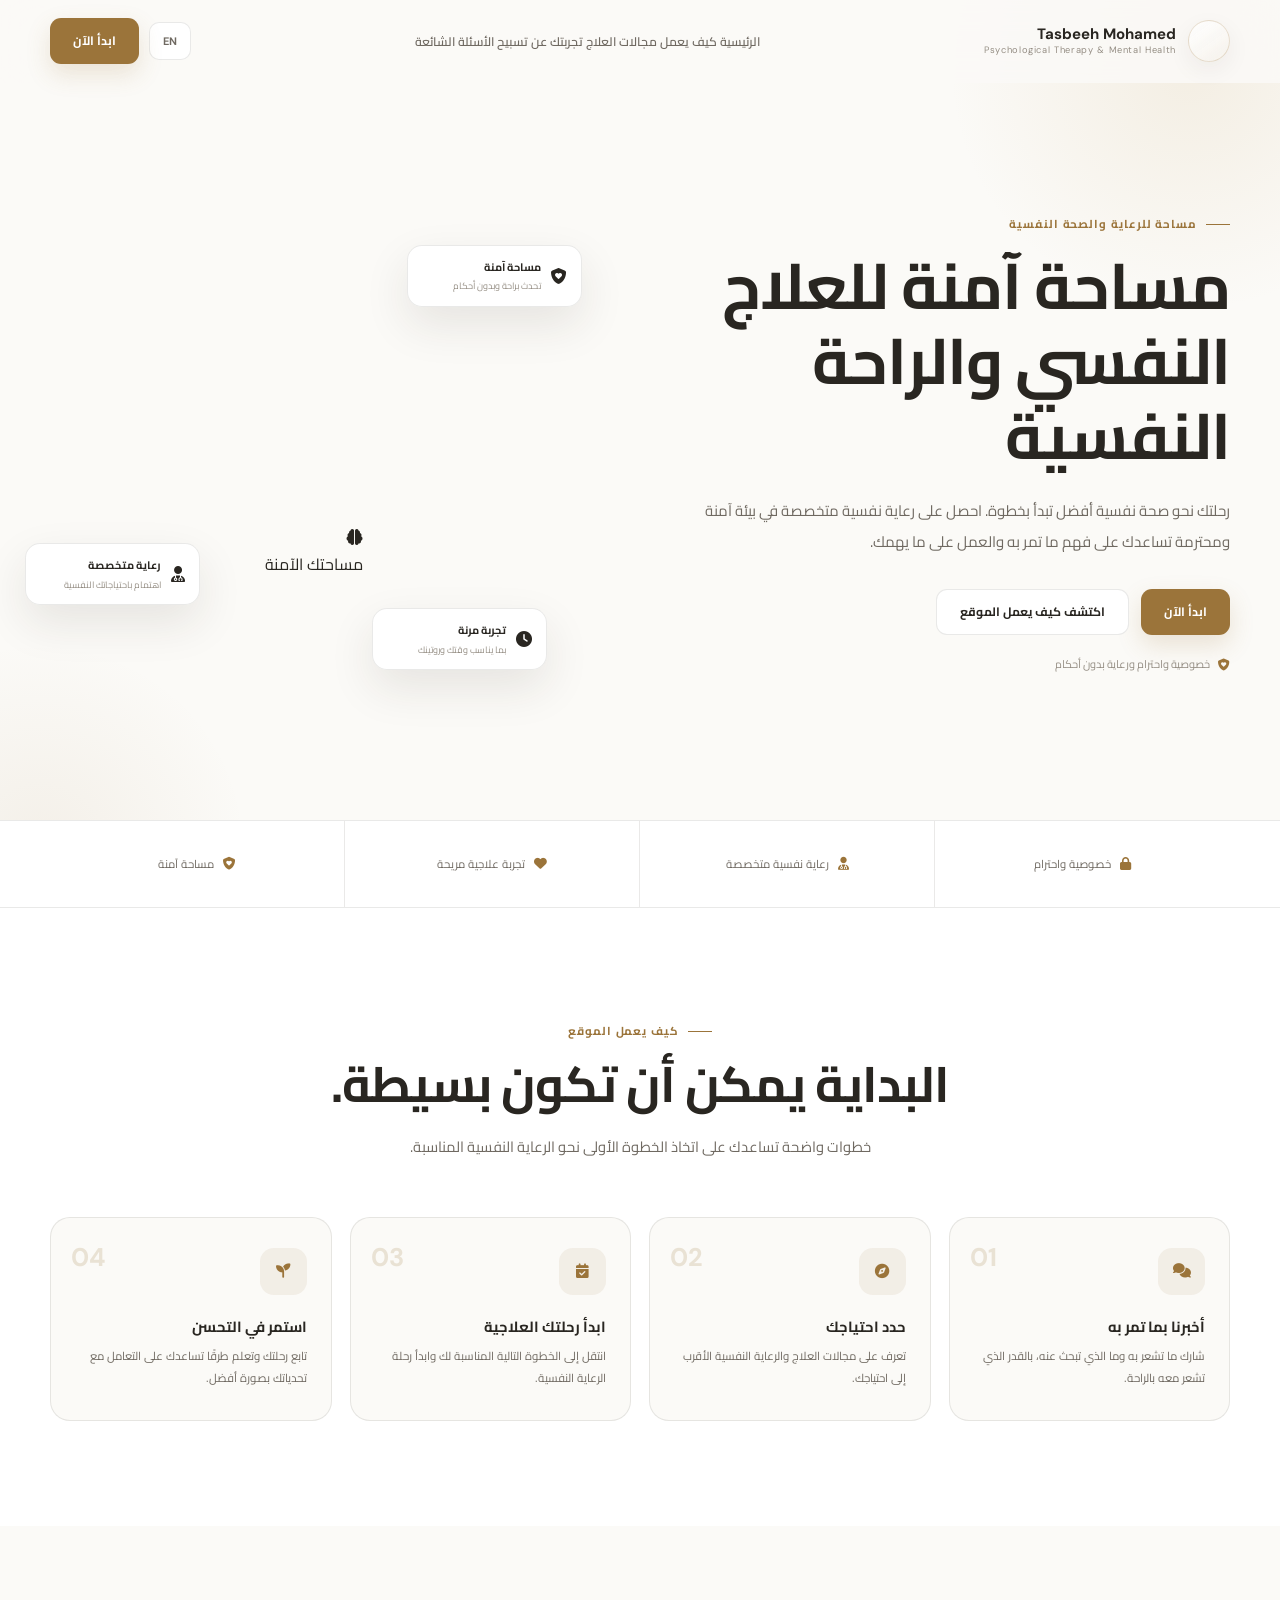
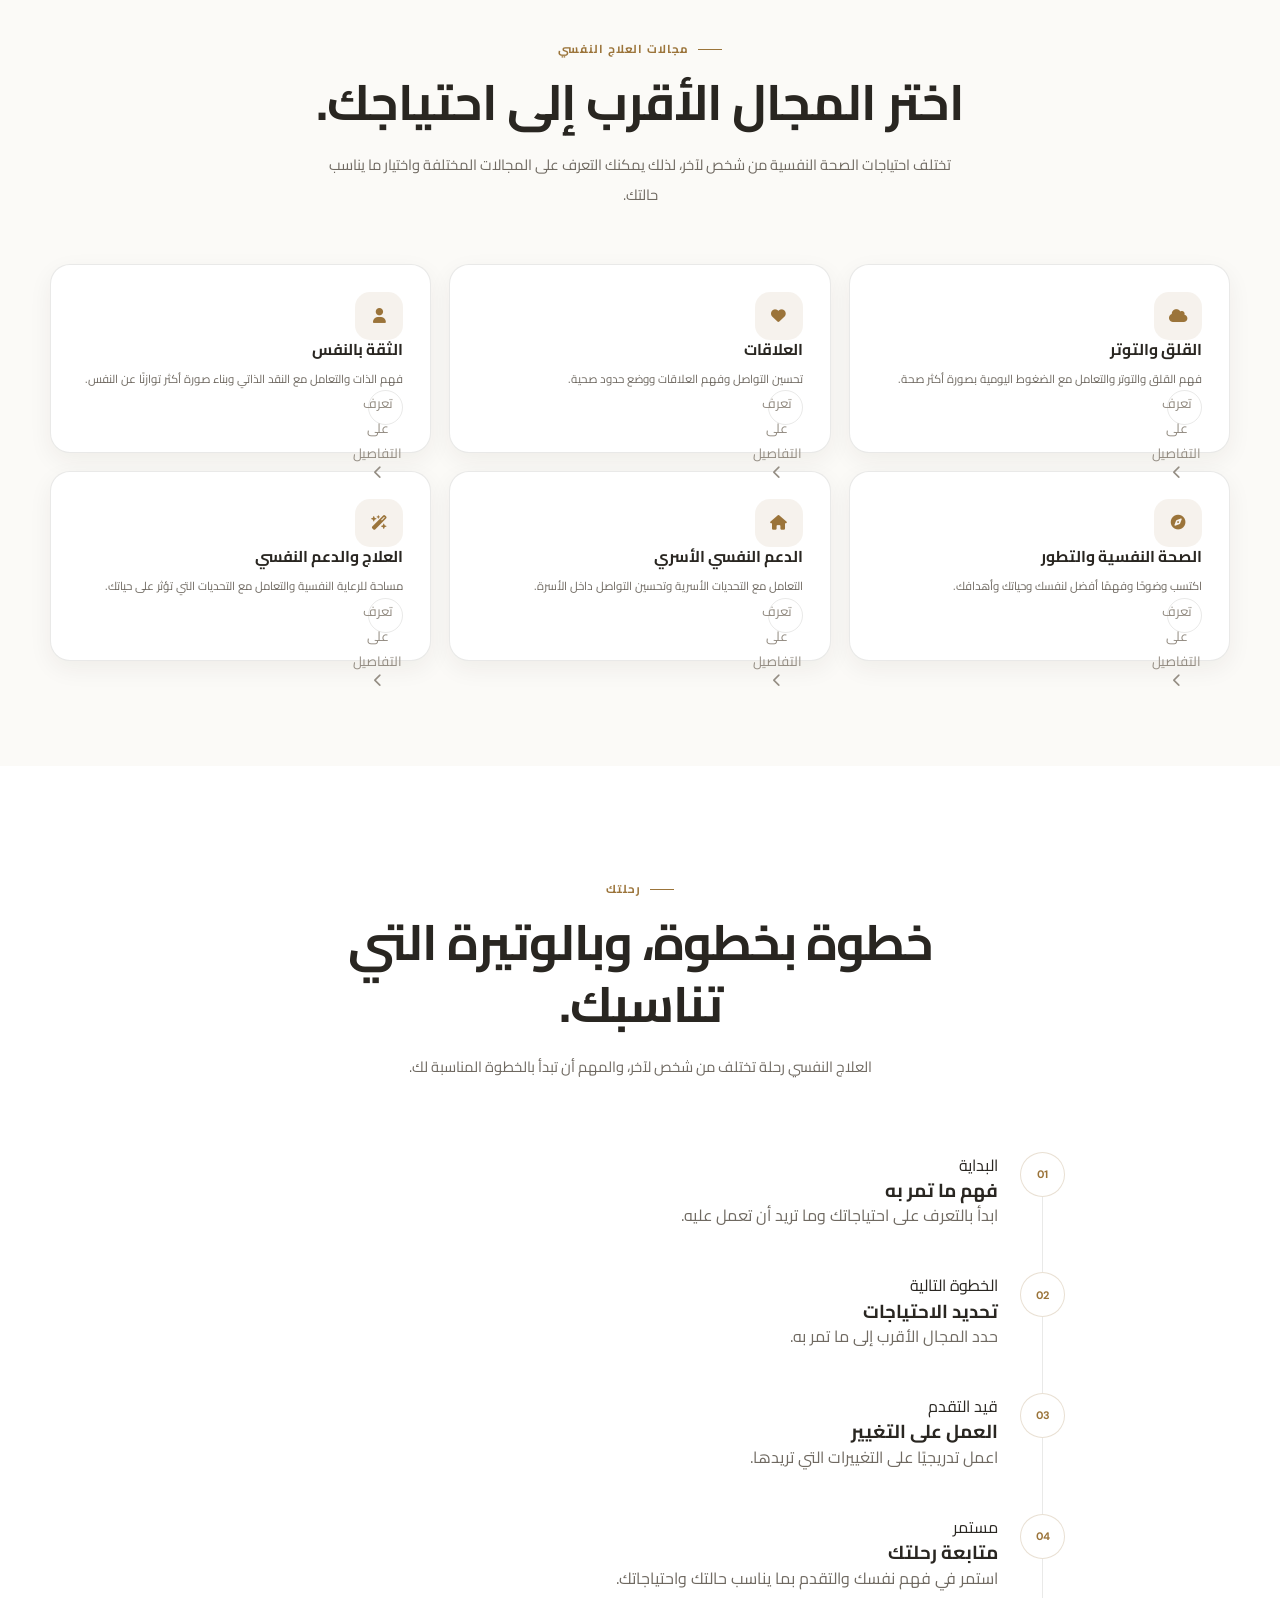
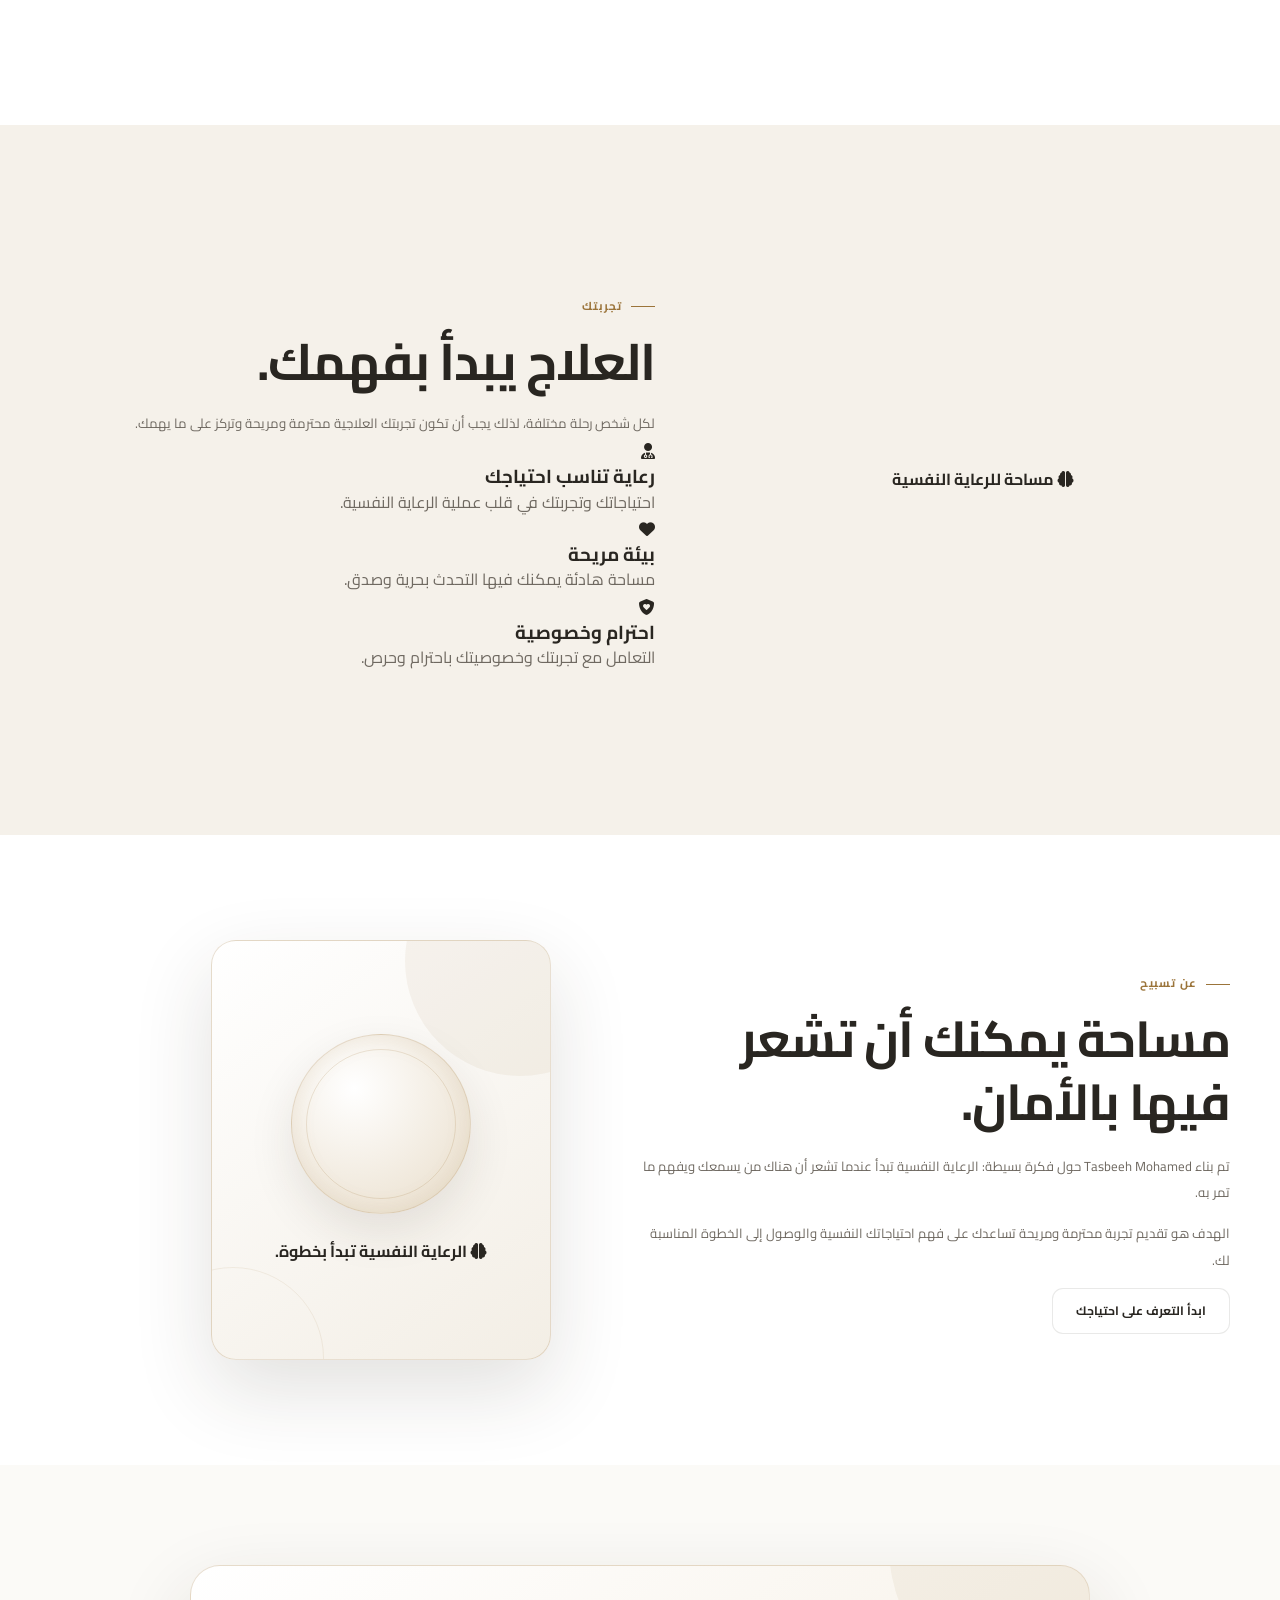
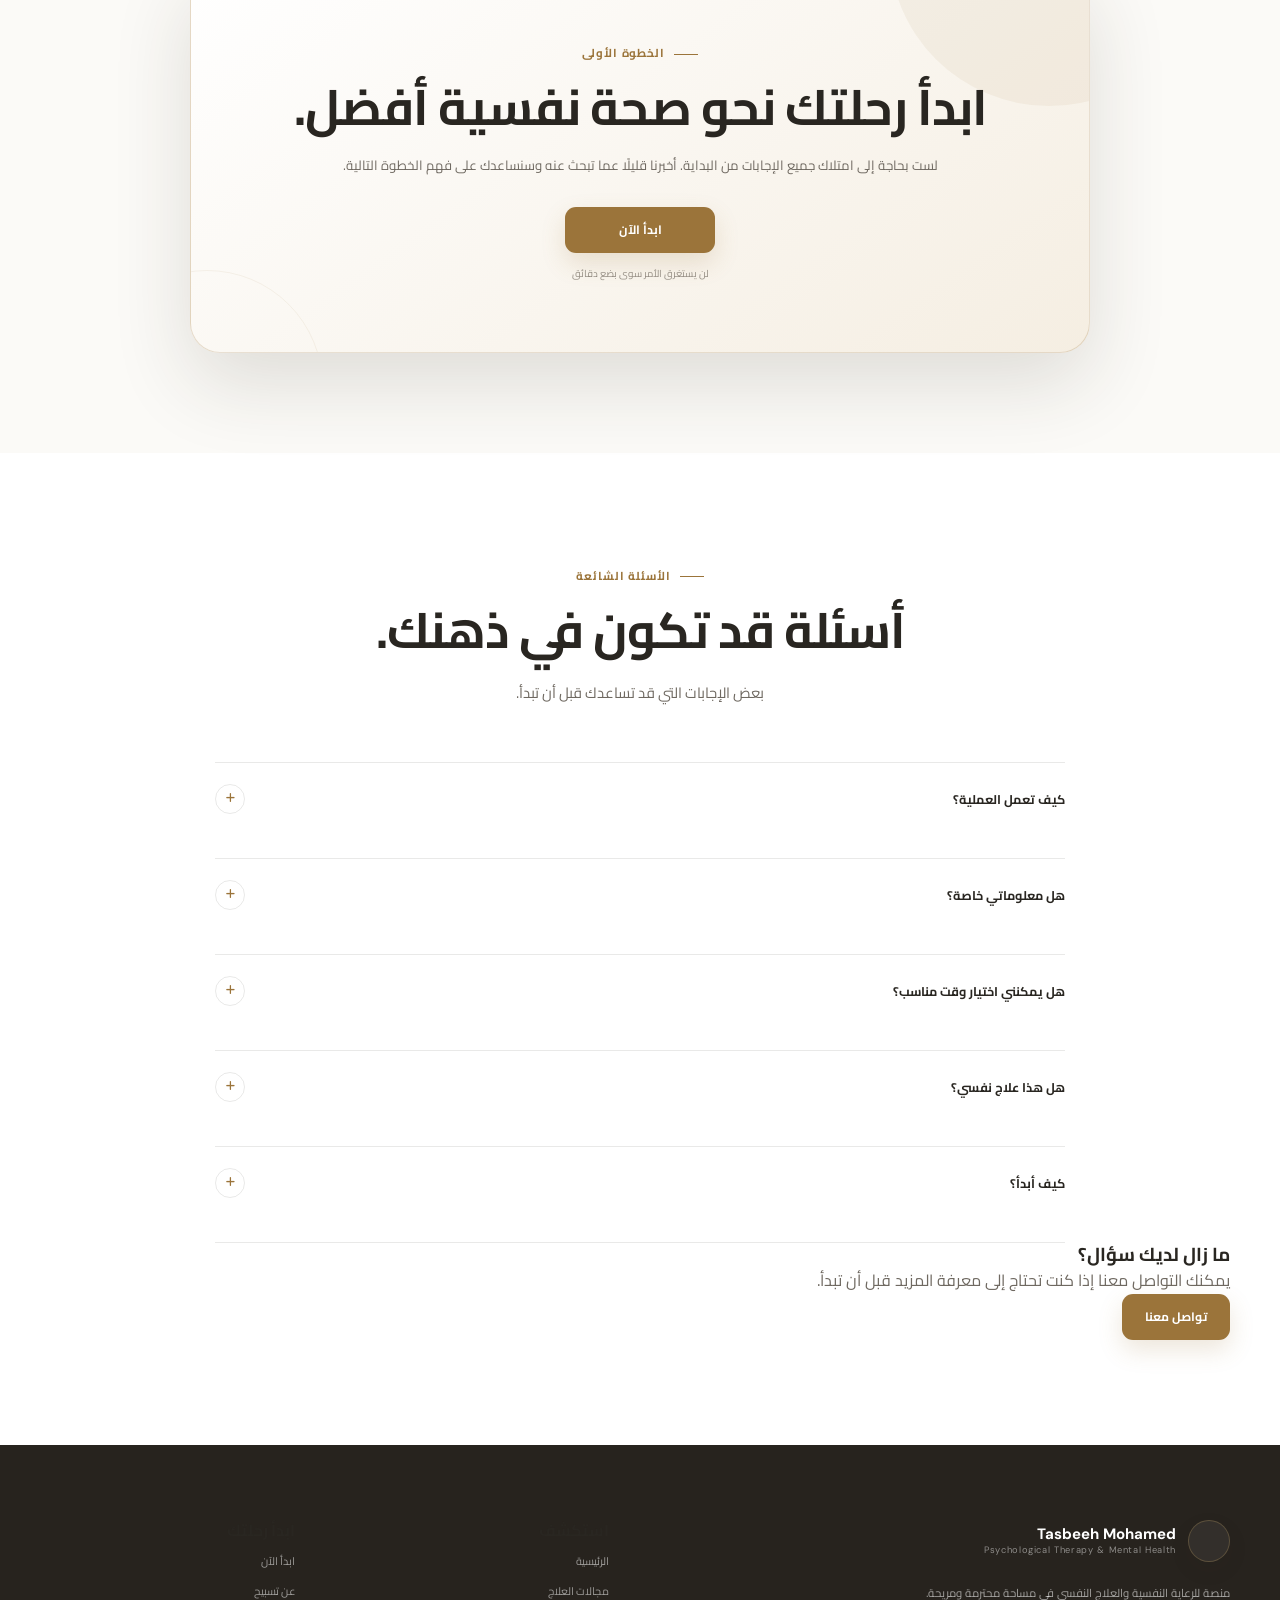
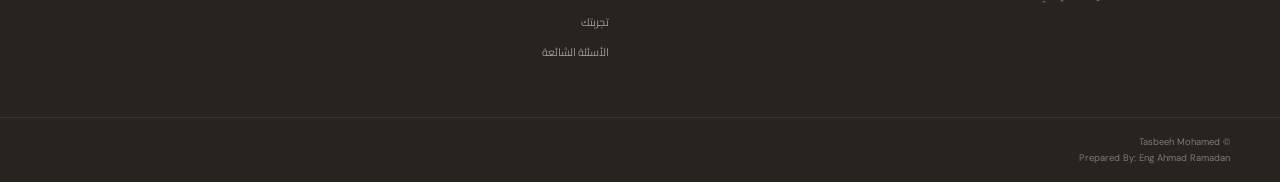
==== commit 0f520d90: "Update index.html" ====
--- a/index.html
+++ b/index.html
@@ -1,30 +1,29 @@
 <!DOCTYPE html>
 <html lang="ar" dir="rtl">
+
 <head>
     <meta charset="UTF-8">
-    <meta name="viewport" content="width=device-width, initial-scale=1.0">
-
-    <title>Tasbeeh Mohamed | Personal Support & Growth</title>
-
-    <meta
-        name="description"
-        content="Tasbeeh Mohamed — مساحة مريحة ومحترمة للدعم الشخصي والنمو وفهم ما يهمك."
-    >
+
+    <meta name="viewport"
+          content="width=device-width, initial-scale=1.0">
+
+    <meta name="description"
+          content="Tasbeeh Mohamed - منصة للعلاج النفسي والصحة النفسية والرعاية النفسية المتخصصة.">
+
+    <meta name="theme-color" content="#9b743a">
+
+    <title>Tasbeeh Mohamed | Psychological Therapy & Mental Health Care</title>
 
     <!-- Google Fonts -->
     <link rel="preconnect" href="https://fonts.googleapis.com">
     <link rel="preconnect" href="https://fonts.gstatic.com" crossorigin>
 
-    <link
-        href="https://fonts.googleapis.com/css2?family=Cairo:wght@400;500;600;700&family=DM+Sans:wght@400;500;600;700&display=swap"
-        rel="stylesheet"
-    >
+    <link href="https://fonts.googleapis.com/css2?family=Cairo:wght@300;400;500;600;700;800&family=DM+Sans:wght@400;500;600;700&display=swap"
+          rel="stylesheet">
 
     <!-- Font Awesome -->
-    <link
-        rel="stylesheet"
-        href="https://cdnjs.cloudflare.com/ajax/libs/font-awesome/6.5.2/css/all.min.css"
-    >
+    <link rel="stylesheet"
+          href="https://cdnjs.cloudflare.com/ajax/libs/font-awesome/6.5.2/css/all.min.css">
 
     <!-- Main CSS -->
     <link rel="stylesheet" href="style.css">
@@ -32,1755 +31,1655 @@
 
 <body>
 
-<!-- =========================================================
-     HEADER
-========================================================= -->
-
-<header class="site-header" id="siteHeader">
-
-    <div class="container header-inner">
-
-        <a href="#home" class="brand">
-
-            <div class="brand-mark">
-                <span class="brand-mark-inner">
+    <!-- =====================================================
+         HEADER
+    ====================================================== -->
+
+    <header class="site-header" id="siteHeader">
+
+        <div class="container header-inner">
+
+            <a href="#home" class="brand">
+
+                <span class="brand-mark">
                     <i class="fa-solid fa-sparkles"></i>
                 </span>
-            </div>
-
-            <div class="brand-text">
-                <span class="brand-name">
-                    Tasbeeh Mohamed
+
+                <span class="brand-text">
+
+                    <strong class="brand-name">
+                        Tasbeeh Mohamed
+                    </strong>
+
+                    <span class="brand-subtitle"
+                          data-i18n="brandSubtitle">
+                        Psychological Therapy & Mental Health
+                    </span>
+
                 </span>
 
-                <span class="brand-subtitle">
-                    Personal Support & Growth
-                </span>
-            </div>
-
-        </a>
-
-
-        <nav class="main-nav" id="navbar">
-
-            <a href="#home" class="nav-link" data-i18n="navHome">
-                الرئيسية
             </a>
 
-            <a href="#how-it-works" class="nav-link" data-i18n="navHow">
-                كيف يعمل
-            </a>
-
-            <a href="#services" class="nav-link" data-i18n="navServices">
-                مجالات الدعم
-            </a>
-
-            <a href="#experience" class="nav-link" data-i18n="navExperience">
-                تجربتك
-            </a>
-
-            <a href="#about" class="nav-link" data-i18n="navAbout">
-                عن تسبيح
-            </a>
-
-            <a href="#faq" class="nav-link" data-i18n="navFaq">
-                الأسئلة الشائعة
-            </a>
-
-        </nav>
-
-
-        <div class="header-actions">
-
-            <button
-                class="language-switch"
-                id="languageSwitch"
-                type="button"
-                aria-label="Switch Language"
-            >
-                <i class="fa-solid fa-globe"></i>
-                <span>EN</span>
-            </button>
-
-            <a
-                href="#assessment"
-                class="btn btn-primary header-cta"
-                data-i18n="startNow"
-            >
-                ابدأ الآن
-            </a>
-
-            <button
-                class="menu-toggle"
-                id="menuToggle"
-                type="button"
-                aria-label="Open Menu"
-                aria-expanded="false"
-            >
-                <span></span>
-                <span></span>
-                <span></span>
-            </button>
-
-        </div>
-
-    </div>
-
-</header>
-
-
-<main>
-
-<!-- =========================================================
-     HERO
-========================================================= -->
-
-<section class="hero section" id="home">
-
-    <div class="container hero-grid">
-
-        <div class="hero-content">
-
-            <span class="eyebrow" data-i18n="heroKicker">
-                مساحة للدعم والنمو الشخصي
-            </span>
-
-            <h1 data-i18n="heroTitle">
-                مساحة آمنة ومريحة لك
-            </h1>
-
-            <p class="hero-description" data-i18n="heroDescription">
-                رحلتك نحو الشعور بشكل أفضل تبدأ من هنا.
-                احصل على دعم شخصي في بيئة آمنة ومريحة
-                مصممة حول احتياجاتك وأهدافك ورحلتك الشخصية.
-            </p>
-
-            <div class="hero-actions">
-
-                <a
-                    href="#assessment"
-                    class="btn btn-primary"
-                    data-i18n="startNow"
-                >
+
+            <!-- Desktop Navigation -->
+
+            <nav class="navbar" id="navbar">
+
+                <a href="#home"
+                   class="nav-link"
+                   data-i18n="navHome">
+                    الرئيسية
+                </a>
+
+                <a href="#how"
+                   class="nav-link"
+                   data-i18n="navHow">
+                    كيف يعمل
+                </a>
+
+                <a href="#services"
+                   class="nav-link"
+                   data-i18n="navServices">
+                    مجالات العلاج
+                </a>
+
+                <a href="#experience"
+                   class="nav-link"
+                   data-i18n="navExperience">
+                    تجربتك
+                </a>
+
+                <a href="#about"
+                   class="nav-link"
+                   data-i18n="navAbout">
+                    عن تسبيح
+                </a>
+
+                <a href="#faq"
+                   class="nav-link"
+                   data-i18n="navFaq">
+                    الأسئلة الشائعة
+                </a>
+
+            </nav>
+
+
+            <div class="header-actions">
+
+                <!-- Language -->
+                <button type="button"
+                        class="language-switch"
+                        id="languageSwitch"
+                        aria-label="Switch to English">
+                    EN
+                </button>
+
+
+                <!-- Header CTA -->
+                <a href="#assessment"
+                   class="btn btn-primary header-cta"
+                   data-i18n="startNow">
                     ابدأ الآن
                 </a>
 
-                <a
-                    href="#how-it-works"
-                    class="btn btn-secondary"
-                    data-i18n="discoverHow"
-                >
-                    اكتشف كيف يعمل الموقع
-                </a>
+
+                <!-- Mobile Menu -->
+                <button type="button"
+                        class="menu-toggle"
+                        id="menuToggle"
+                        aria-label="فتح القائمة"
+                        aria-expanded="false"
+                        aria-controls="navbar">
+
+                    <span></span>
+                    <span></span>
+                    <span></span>
+
+                </button>
 
             </div>
 
-            <div class="hero-note">
-
-                <i class="fa-solid fa-shield-halved"></i>
-
-                <span data-i18n="heroNote">
-                    خصوصية واحترام ومساحة بدون أحكام
-                </span>
+        </div>
+
+    </header>
+
+
+    <main>
+
+        <!-- =================================================
+             HERO
+        ================================================== -->
+
+        <section class="hero section" id="home">
+
+            <div class="container hero-grid">
+
+                <div class="hero-content">
+
+                    <span class="eyebrow"
+                          data-i18n="heroKicker">
+                        مساحة للرعاية والصحة النفسية
+                    </span>
+
+
+                    <h1 class="hero-title"
+                        data-i18n="heroTitle">
+                        مساحة آمنة للعلاج النفسي والراحة النفسية
+                    </h1>
+
+
+                    <p class="hero-description"
+                       data-i18n="heroDescription">
+                        رحلتك نحو صحة نفسية أفضل تبدأ بخطوة.
+                        احصل على رعاية نفسية متخصصة في بيئة آمنة
+                        ومحترمة تساعدك على فهم ما تمر به والعمل
+                        على ما يهمك.
+                    </p>
+
+
+                    <div class="hero-actions">
+
+                        <a href="#assessment"
+                           class="btn btn-primary"
+                           data-i18n="startNow">
+                            ابدأ الآن
+                        </a>
+
+                        <a href="#how"
+                           class="btn btn-secondary"
+                           data-i18n="discoverHow">
+                            اكتشف كيف يعمل الموقع
+                        </a>
+
+                    </div>
+
+
+                    <div class="hero-note">
+
+                        <i class="fa-solid fa-shield-heart"></i>
+
+                        <span data-i18n="heroNote">
+                            خصوصية واحترام ورعاية بدون أحكام
+                        </span>
+
+                    </div>
+
+                </div>
+
+
+                <!-- Hero Visual -->
+
+                <div class="hero-visual">
+
+                    <div class="hero-orbit"></div>
+
+                    <div class="hero-center">
+
+                        <div class="hero-center-icon">
+                            <i class="fa-solid fa-brain"></i>
+                        </div>
+
+                        <span data-i18n="heroVisualText">
+                            مساحتك الآمنة
+                        </span>
+
+                    </div>
+
+
+                    <div class="floating-card floating-card-one">
+
+                        <i class="fa-solid fa-shield-heart"></i>
+
+                        <div>
+                            <strong data-i18n="safe">
+                                مساحة آمنة
+                            </strong>
+
+                            <span data-i18n="safeText">
+                                تحدث براحة وبدون أحكام
+                            </span>
+                        </div>
+
+                    </div>
+
+
+                    <div class="floating-card floating-card-two">
+
+                        <i class="fa-solid fa-user-doctor"></i>
+
+                        <div>
+                            <strong data-i18n="professionalCare">
+                                رعاية متخصصة
+                            </strong>
+
+                            <span data-i18n="professionalCareText">
+                                اهتمام باحتياجاتك النفسية
+                            </span>
+                        </div>
+
+                    </div>
+
+
+                    <div class="floating-card floating-card-three">
+
+                        <i class="fa-solid fa-clock"></i>
+
+                        <div>
+                            <strong data-i18n="flexible">
+                                تجربة مرنة
+                            </strong>
+
+                            <span data-i18n="flexibleText">
+                                بما يناسب وقتك وروتينك
+                            </span>
+                        </div>
+
+                    </div>
+
+                </div>
 
             </div>
 
-        </div>
-
-
-        <div class="hero-visual">
-
-            <div class="hero-art">
-
-                <div class="hero-art-circle"></div>
-
-                <div class="hero-art-center">
-
-                    <i class="fa-solid fa-sparkles"></i>
-
-                    <span data-i18n="heroVisualText">
-                        Your Space
+        </section>
+
+
+        <!-- =================================================
+             TRUST BAR
+        ================================================== -->
+
+        <section class="trust-bar">
+
+            <div class="container trust-grid">
+
+                <div class="trust-item">
+
+                    <i class="fa-solid fa-lock"></i>
+
+                    <span data-i18n="privacy">
+                        خصوصية واحترام
                     </span>
 
                 </div>
 
+
+                <div class="trust-item">
+
+                    <i class="fa-solid fa-user-doctor"></i>
+
+                    <span data-i18n="professionalCare">
+                        رعاية نفسية متخصصة
+                    </span>
+
+                </div>
+
+
+                <div class="trust-item">
+
+                    <i class="fa-solid fa-heart"></i>
+
+                    <span data-i18n="comfortableCare">
+                        تجربة علاجية مريحة
+                    </span>
+
+                </div>
+
+
+                <div class="trust-item">
+
+                    <i class="fa-solid fa-shield-heart"></i>
+
+                    <span data-i18n="safe">
+                        مساحة آمنة
+                    </span>
+
+                </div>
+
             </div>
 
-
-            <div class="floating-card floating-card-one">
-
-                <div class="floating-icon">
-                    <i class="fa-solid fa-shield-heart"></i>
-                </div>
-
-                <div>
-                    <strong data-i18n="safe">
-                        مساحة آمنة
-                    </strong>
-
-                    <span data-i18n="safeText">
-                        بدون أحكام
+        </section>
+
+
+        <!-- =================================================
+             HOW IT WORKS
+        ================================================== -->
+
+        <section class="section how-section" id="how">
+
+            <div class="container">
+
+                <div class="section-heading">
+
+                    <span class="eyebrow"
+                          data-i18n="howEyebrow">
+                        كيف يعمل الموقع
                     </span>
+
+                    <h2 data-i18n="howTitle">
+                        البداية يمكن أن تكون بسيطة.
+                    </h2>
+
+                    <p data-i18n="howDescription">
+                        خطوات واضحة تساعدك على اتخاذ الخطوة الأولى
+                        نحو الرعاية النفسية المناسبة.
+                    </p>
+
+                </div>
+
+
+                <div class="steps-grid">
+
+                    <article class="step-card">
+
+                        <span class="step-number">01</span>
+
+                        <div class="step-icon">
+                            <i class="fa-solid fa-comments"></i>
+                        </div>
+
+                        <h3 data-i18n="step1Title">
+                            أخبرنا بما تمر به
+                        </h3>
+
+                        <p data-i18n="step1Text">
+                            شارك ما تشعر به وما الذي تبحث عنه،
+                            بالقدر الذي تشعر معه بالراحة.
+                        </p>
+
+                    </article>
+
+
+                    <article class="step-card">
+
+                        <span class="step-number">02</span>
+
+                        <div class="step-icon">
+                            <i class="fa-solid fa-compass"></i>
+                        </div>
+
+                        <h3 data-i18n="step2Title">
+                            حدد احتياجك
+                        </h3>
+
+                        <p data-i18n="step2Text">
+                            تعرف على مجالات العلاج والرعاية
+                            النفسية الأقرب إلى احتياجك.
+                        </p>
+
+                    </article>
+
+
+                    <article class="step-card">
+
+                        <span class="step-number">03</span>
+
+                        <div class="step-icon">
+                            <i class="fa-solid fa-calendar-check"></i>
+                        </div>
+
+                        <h3 data-i18n="step3Title">
+                            ابدأ رحلتك العلاجية
+                        </h3>
+
+                        <p data-i18n="step3Text">
+                            انتقل إلى الخطوة التالية المناسبة لك
+                            وابدأ رحلة الرعاية النفسية.
+                        </p>
+
+                    </article>
+
+
+                    <article class="step-card">
+
+                        <span class="step-number">04</span>
+
+                        <div class="step-icon">
+                            <i class="fa-solid fa-seedling"></i>
+                        </div>
+
+                        <h3 data-i18n="step4Title">
+                            استمر في التحسن
+                        </h3>
+
+                        <p data-i18n="step4Text">
+                            تابع رحلتك وتعلم طرقًا تساعدك على
+                            التعامل مع تحدياتك بصورة أفضل.
+                        </p>
+
+                    </article>
+
                 </div>
 
             </div>
 
-
-            <div class="floating-card floating-card-two">
-
-                <div class="floating-icon">
-                    <i class="fa-solid fa-user"></i>
-                </div>
-
-                <div>
-                    <strong data-i18n="personalSupport">
-                        دعم شخصي
-                    </strong>
-
-                    <span data-i18n="personalSupportText">
-                        يناسب احتياجاتك
+        </section>
+
+
+        <!-- =================================================
+             SERVICES
+        ================================================== -->
+
+        <section class="section services-section" id="services">
+
+            <div class="container">
+
+                <div class="section-heading">
+
+                    <span class="eyebrow"
+                          data-i18n="servicesEyebrow">
+                        مجالات العلاج النفسي
                     </span>
+
+                    <h2 data-i18n="servicesTitle">
+                        اختر المجال الأقرب إلى احتياجك.
+                    </h2>
+
+                    <p data-i18n="servicesDescription">
+                        تختلف احتياجات الصحة النفسية من شخص لآخر،
+                        لذلك يمكنك التعرف على المجالات المختلفة
+                        واختيار ما يناسب حالتك.
+                    </p>
+
+                </div>
+
+
+                <div class="services-grid">
+
+                    <!-- Service 1 -->
+
+                    <article class="service-card">
+
+                        <div class="service-icon">
+                            <i class="fa-solid fa-cloud"></i>
+                        </div>
+
+                        <h3 class="service-title"
+                            data-i18n="service1Title">
+                            القلق والتوتر
+                        </h3>
+
+                        <p data-i18n="service1Short">
+                            فهم القلق والتوتر والتعامل مع الضغوط
+                            اليومية بصورة أكثر صحة.
+                        </p>
+
+
+                        <button type="button"
+                                class="service-expand"
+                                aria-expanded="false">
+
+                            <span data-i18n="showDetails">
+                                تعرف على التفاصيل
+                            </span>
+
+                            <i class="fa-solid fa-chevron-left"></i>
+
+                        </button>
+
+
+                        <div class="service-details">
+
+                            <p data-i18n="service1Details">
+                                مساحة لفهم مصادر القلق والتوتر
+                                والتعامل مع الأفكار والمواقف التي
+                                تزيد من الضغط النفسي.
+                            </p>
+
+                            <ul>
+                                <li data-i18n="service1Point1">
+                                    فهم مصادر القلق والضغط
+                                </li>
+
+                                <li data-i18n="service1Point2">
+                                    التعامل مع الأفكار المقلقة
+                                </li>
+
+                                <li data-i18n="service1Point3">
+                                    تطوير طرق أفضل للتعامل مع الضغوط
+                                </li>
+                            </ul>
+
+                            <a href="#assessment"
+                               class="service-start"
+                               data-i18n="startWithThis">
+                                ابدأ من هنا
+                            </a>
+
+                        </div>
+
+                    </article>
+
+
+                    <!-- Service 2 -->
+
+                    <article class="service-card">
+
+                        <div class="service-icon">
+                            <i class="fa-solid fa-heart"></i>
+                        </div>
+
+                        <h3 class="service-title"
+                            data-i18n="service2Title">
+                            العلاقات
+                        </h3>
+
+                        <p data-i18n="service2Short">
+                            تحسين التواصل وفهم العلاقات ووضع
+                            حدود صحية.
+                        </p>
+
+                        <button type="button"
+                                class="service-expand"
+                                aria-expanded="false">
+
+                            <span data-i18n="showDetails">
+                                تعرف على التفاصيل
+                            </span>
+
+                            <i class="fa-solid fa-chevron-left"></i>
+
+                        </button>
+
+                        <div class="service-details">
+
+                            <p data-i18n="service2Details">
+                                مساحة لفهم العلاقات بشكل أعمق
+                                وتحسين التواصل والتعامل مع الخلافات.
+                            </p>
+
+                            <ul>
+                                <li data-i18n="service2Point1">
+                                    تحسين التواصل
+                                </li>
+
+                                <li data-i18n="service2Point2">
+                                    وضع حدود صحية
+                                </li>
+
+                                <li data-i18n="service2Point3">
+                                    التعامل مع الخلافات
+                                </li>
+                            </ul>
+
+                            <a href="#assessment"
+                               class="service-start"
+                               data-i18n="startWithThis">
+                                ابدأ من هنا
+                            </a>
+
+                        </div>
+
+                    </article>
+
+
+                    <!-- Service 3 -->
+
+                    <article class="service-card">
+
+                        <div class="service-icon">
+                            <i class="fa-solid fa-user"></i>
+                        </div>
+
+                        <h3 class="service-title"
+                            data-i18n="service3Title">
+                            الثقة بالنفس
+                        </h3>
+
+                        <p data-i18n="service3Short">
+                            فهم الذات والتعامل مع النقد الذاتي
+                            وبناء صورة أكثر توازنًا عن النفس.
+                        </p>
+
+                        <button type="button"
+                                class="service-expand"
+                                aria-expanded="false">
+
+                            <span data-i18n="showDetails">
+                                تعرف على التفاصيل
+                            </span>
+
+                            <i class="fa-solid fa-chevron-left"></i>
+
+                        </button>
+
+                        <div class="service-details">
+
+                            <p data-i18n="service3Details">
+                                التركيز على علاقتك بنفسك وفهم
+                                نقاط القوة والتعامل مع النقد الذاتي.
+                            </p>
+
+                            <ul>
+                                <li data-i18n="service3Point1">
+                                    فهم نفسك بشكل أفضل
+                                </li>
+
+                                <li data-i18n="service3Point2">
+                                    التعامل مع النقد الذاتي
+                                </li>
+
+                                <li data-i18n="service3Point3">
+                                    بناء ثقة أكثر توازنًا
+                                </li>
+                            </ul>
+
+                            <a href="#assessment"
+                               class="service-start"
+                               data-i18n="startWithThis">
+                                ابدأ من هنا
+                            </a>
+
+                        </div>
+
+                    </article>
+
+
+                    <!-- Service 4 -->
+
+                    <article class="service-card">
+
+                        <div class="service-icon">
+                            <i class="fa-solid fa-compass"></i>
+                        </div>
+
+                        <h3 class="service-title"
+                            data-i18n="service4Title">
+                            الصحة النفسية والتطور
+                        </h3>
+
+                        <p data-i18n="service4Short">
+                            اكتسب وضوحًا وفهمًا أفضل لنفسك
+                            وحياتك وأهدافك.
+                        </p>
+
+                        <button type="button"
+                                class="service-expand"
+                                aria-expanded="false">
+
+                            <span data-i18n="showDetails">
+                                تعرف على التفاصيل
+                            </span>
+
+                            <i class="fa-solid fa-chevron-left"></i>
+
+                        </button>
+
+                        <div class="service-details">
+
+                            <p data-i18n="service4Details">
+                                مساحة للعمل على التحديات الشخصية
+                                وفهم الأفكار والمشاعر وتحديد
+                                الخطوات المناسبة.
+                            </p>
+
+                            <ul>
+                                <li data-i18n="service4Point1">
+                                    فهم الأولويات
+                                </li>
+
+                                <li data-i18n="service4Point2">
+                                    تحديد أهداف واضحة
+                                </li>
+
+                                <li data-i18n="service4Point3">
+                                    بناء خطوات عملية
+                                </li>
+                            </ul>
+
+                            <a href="#assessment"
+                               class="service-start"
+                               data-i18n="startWithThis">
+                                ابدأ من هنا
+                            </a>
+
+                        </div>
+
+                    </article>
+
+
+                    <!-- Service 5 -->
+
+                    <article class="service-card">
+
+                        <div class="service-icon">
+                            <i class="fa-solid fa-house"></i>
+                        </div>
+
+                        <h3 class="service-title"
+                            data-i18n="service5Title">
+                            الدعم النفسي الأسري
+                        </h3>
+
+                        <p data-i18n="service5Short">
+                            التعامل مع التحديات الأسرية وتحسين
+                            التواصل داخل الأسرة.
+                        </p>
+
+                        <button type="button"
+                                class="service-expand"
+                                aria-expanded="false">
+
+                            <span data-i18n="showDetails">
+                                تعرف على التفاصيل
+                            </span>
+
+                            <i class="fa-solid fa-chevron-left"></i>
+
+                        </button>
+
+                        <div class="service-details">
+
+                            <p data-i18n="service5Details">
+                                مساحة لفهم المواقف الأسرية
+                                ووجهات النظر المختلفة والتعامل
+                                مع التحديات بصورة أكثر وعيًا.
+                            </p>
+
+                            <ul>
+                                <li data-i18n="service5Point1">
+                                    فهم المواقف الأسرية
+                                </li>
+
+                                <li data-i18n="service5Point2">
+                                    تحسين الحوار
+                                </li>
+
+                                <li data-i18n="service5Point3">
+                                    التعامل مع التحديات
+                                </li>
+                            </ul>
+
+                            <a href="#assessment"
+                               class="service-start"
+                               data-i18n="startWithThis">
+                                ابدأ من هنا
+                            </a>
+
+                        </div>
+
+                    </article>
+
+
+                    <!-- Service 6 -->
+
+                    <article class="service-card">
+
+                        <div class="service-icon">
+                            <i class="fa-solid fa-wand-magic-sparkles"></i>
+                        </div>
+
+                        <h3 class="service-title"
+                            data-i18n="service6Title">
+                            العلاج والدعم النفسي
+                        </h3>
+
+                        <p data-i18n="service6Short">
+                            مساحة للرعاية النفسية والتعامل
+                            مع التحديات التي تؤثر على حياتك.
+                        </p>
+
+                        <button type="button"
+                                class="service-expand"
+                                aria-expanded="false">
+
+                            <span data-i18n="showDetails">
+                                تعرف على التفاصيل
+                            </span>
+
+                            <i class="fa-solid fa-chevron-left"></i>
+
+                        </button>
+
+                        <div class="service-details">
+
+                            <p data-i18n="service6Details">
+                                يعتمد نوع الرعاية على احتياج كل شخص
+                                وطبيعة ما يمر به، مع توجيه الحالات
+                                التي تحتاج إلى تقييم متخصص إلى
+                                المختص المناسب.
+                            </p>
+
+                            <ul>
+                                <li data-i18n="service6Point1">
+                                    فهم احتياجاتك النفسية
+                                </li>
+
+                                <li data-i18n="service6Point2">
+                                    التعامل مع التحديات النفسية
+                                </li>
+
+                                <li data-i18n="service6Point3">
+                                    تحديد الخطوة العلاجية المناسبة
+                                </li>
+                            </ul>
+
+                            <a href="#assessment"
+                               class="service-start"
+                               data-i18n="startWithThis">
+                                ابدأ من هنا
+                            </a>
+
+                        </div>
+
+                    </article>
+
                 </div>
 
             </div>
 
-
-            <div class="floating-card floating-card-three">
-
-                <div class="floating-icon">
-                    <i class="fa-solid fa-clock"></i>
-                </div>
-
-                <div>
-                    <strong data-i18n="flexible">
-                        مرن
-                    </strong>
-
-                    <span data-i18n="flexibleText">
-                        بالوتيرة المناسبة لك
+        </section>
+
+
+        <!-- =================================================
+             JOURNEY
+        ================================================== -->
+
+        <section class="section journey-section" id="journey">
+
+            <div class="container">
+
+                <div class="section-heading">
+
+                    <span class="eyebrow"
+                          data-i18n="journeyEyebrow">
+                        رحلتك
                     </span>
+
+                    <h2 data-i18n="journeyTitle">
+                        خطوة بخطوة، وبالوتيرة التي تناسبك.
+                    </h2>
+
+                    <p data-i18n="journeyDescription">
+                        العلاج النفسي رحلة تختلف من شخص لآخر،
+                        والمهم أن تبدأ بالخطوة المناسبة لك.
+                    </p>
+
+                </div>
+
+
+                <div class="journey-list">
+
+                    <article class="journey-item">
+
+                        <div class="journey-marker">
+                            01
+                        </div>
+
+                        <div>
+                            <span data-i18n="journey1Status">
+                                البداية
+                            </span>
+
+                            <h3 data-i18n="journey1Title">
+                                فهم ما تمر به
+                            </h3>
+
+                            <p data-i18n="journey1Text">
+                                ابدأ بالتعرف على احتياجاتك وما
+                                تريد أن تعمل عليه.
+                            </p>
+                        </div>
+
+                    </article>
+
+
+                    <article class="journey-item">
+
+                        <div class="journey-marker">
+                            02
+                        </div>
+
+                        <div>
+                            <span data-i18n="journey2Status">
+                                الخطوة التالية
+                            </span>
+
+                            <h3 data-i18n="journey2Title">
+                                تحديد الاحتياجات
+                            </h3>
+
+                            <p data-i18n="journey2Text">
+                                حدد المجال الأقرب إلى ما تمر به.
+                            </p>
+                        </div>
+
+                    </article>
+
+
+                    <article class="journey-item">
+
+                        <div class="journey-marker">
+                            03
+                        </div>
+
+                        <div>
+                            <span data-i18n="journey3Status">
+                                قيد التقدم
+                            </span>
+
+                            <h3 data-i18n="journey3Title">
+                                العمل على التغيير
+                            </h3>
+
+                            <p data-i18n="journey3Text">
+                                اعمل تدريجيًا على التغييرات
+                                التي تريدها.
+                            </p>
+                        </div>
+
+                    </article>
+
+
+                    <article class="journey-item">
+
+                        <div class="journey-marker">
+                            04
+                        </div>
+
+                        <div>
+                            <span data-i18n="journey4Status">
+                                مستمر
+                            </span>
+
+                            <h3 data-i18n="journey4Title">
+                                متابعة رحلتك
+                            </h3>
+
+                            <p data-i18n="journey4Text">
+                                استمر في فهم نفسك والتقدم
+                                بما يناسب حالتك واحتياجاتك.
+                            </p>
+                        </div>
+
+                    </article>
+
                 </div>
 
             </div>
 
-        </div>
-
-    </div>
-
-</section>
-
-
-<!-- =========================================================
-     TRUST BAR
-========================================================= -->
-
-<section class="trust-bar">
-
-    <div class="container trust-grid">
-
-        <div class="trust-item">
-
-            <i class="fa-solid fa-lock"></i>
-
-            <span data-i18n="privacy">
-                خصوصية واحترام
-            </span>
-
-        </div>
-
-
-        <div class="trust-item">
-
-            <i class="fa-solid fa-user-heart"></i>
-
-            <span data-i18n="personalSupport">
-                دعم شخصي
-            </span>
-
-        </div>
-
-
-        <div class="trust-item">
-
-            <i class="fa-solid fa-comments"></i>
-
-            <span data-i18n="supportSession">
-                تجربة مريحة
-            </span>
-
-        </div>
-
-
-        <div class="trust-item">
-
-            <i class="fa-solid fa-shield-halved"></i>
-
-            <span data-i18n="safe">
-                مساحة آمنة
-            </span>
-
-        </div>
-
-    </div>
-
-</section>
-
-
-<!-- =========================================================
-     HOW IT WORKS
-========================================================= -->
-
-<section class="section how-section" id="how-it-works">
-
-    <div class="container">
-
-        <div class="section-heading">
-
-            <span class="eyebrow" data-i18n="howEyebrow">
-                كيف يعمل الموقع
-            </span>
-
-            <h2 data-i18n="howTitle">
-                البداية يمكن أن تكون بسيطة.
-            </h2>
-
-            <p data-i18n="howDescription">
-                خطوات بسيطة تساعدك على اتخاذ الخطوة الأولى
-                دون الشعور بالضغط.
-            </p>
-
-        </div>
-
-
-        <div class="steps-grid">
-
-            <article class="step-card">
-
-                <div class="step-number">
-                    01
-                </div>
-
-                <div class="step-icon">
-                    <i class="fa-solid fa-comment-dots"></i>
-                </div>
-
-                <h3 data-i18n="step1Title">
-                    أخبرنا بما تحتاجه
-                </h3>
-
-                <p data-i18n="step1Text">
-                    شاركنا ما تمر به ونوع الدعم الذي تبحث عنه،
-                    بالقدر الذي تشعر معه بالراحة.
-                </p>
-
-            </article>
-
-
-            <article class="step-card">
-
-                <div class="step-number">
-                    02
-                </div>
-
-                <div class="step-icon">
-                    <i class="fa-solid fa-compass"></i>
-                </div>
-
-                <h3 data-i18n="step2Title">
-                    اختر الأسلوب المناسب
-                </h3>
-
-                <p data-i18n="step2Text">
-                    استكشف مجالات الدعم المختلفة واختر ما يتناسب
-                    مع أهدافك واحتياجاتك الشخصية.
-                </p>
-
-            </article>
-
-
-            <article class="step-card">
-
-                <div class="step-number">
-                    03
-                </div>
-
-                <div class="step-icon">
-                    <i class="fa-solid fa-calendar-check"></i>
-                </div>
-
-                <h3 data-i18n="step3Title">
-                    ابدأ جلساتك
-                </h3>
-
-                <p data-i18n="step3Text">
-                    اختر الوقت المناسب لك وابدأ رحلتك بالوتيرة
-                    التي تناسب حياتك.
-                </p>
-
-            </article>
-
-
-            <article class="step-card">
-
-                <div class="step-number">
-                    04
-                </div>
-
-                <div class="step-icon">
-                    <i class="fa-solid fa-arrow-trend-up"></i>
-                </div>
-
-                <h3 data-i18n="step4Title">
-                    استمر في التطور
-                </h3>
-
-                <p data-i18n="step4Text">
-                    استمر في بناء عادات أفضل وفهم أعمق لنفسك
-                    وأهدافك.
-                </p>
-
-            </article>
-
-        </div>
-
-    </div>
-
-</section>
-
-
-<!-- =========================================================
-     SERVICES
-========================================================= -->
-
-<section class="section services-section" id="services">
-
-    <div class="container">
-
-        <div class="section-heading">
-
-            <span class="eyebrow" data-i18n="servicesEyebrow">
-                مجالات الدعم
-            </span>
-
-            <h2 data-i18n="servicesTitle">
-                اختر المساحة الأقرب لما تحتاجه.
-            </h2>
-
-            <p data-i18n="servicesDescription">
-                استكشف المجالات المختلفة واضغط على أي مجال
-                لمعرفة المزيد.
-            </p>
-
-        </div>
-
-
-        <div class="services-grid">
-
-            <!-- SERVICE 1 -->
-
-            <article class="service-card">
-
-                <div class="service-top">
-
-                    <div class="service-icon">
-                        <i class="fa-solid fa-cloud"></i>
+        </section>
+
+
+        <!-- =================================================
+             EXPERIENCE
+        ================================================== -->
+
+        <section class="section experience-section" id="experience">
+
+            <div class="container experience-grid">
+
+                <div class="experience-visual">
+
+                    <div class="experience-card">
+
+                        <i class="fa-solid fa-brain"></i>
+
+                        <strong data-i18n="experienceVisual">
+                            مساحة للرعاية النفسية
+                        </strong>
+
                     </div>
 
-                    <button
-                        class="service-expand"
-                        type="button"
-                        aria-expanded="false"
-                        aria-label="Expand"
-                    >
-                        <i class="fa-solid fa-chevron-left"></i>
+                </div>
+
+
+                <div class="experience-content">
+
+                    <span class="eyebrow"
+                          data-i18n="experienceEyebrow">
+                        تجربتك
+                    </span>
+
+                    <h2 data-i18n="experienceTitle">
+                        العلاج يبدأ بفهمك.
+                    </h2>
+
+                    <p data-i18n="experienceDescription">
+                        لكل شخص رحلة مختلفة، لذلك يجب أن تكون
+                        تجربتك العلاجية محترمة ومريحة وتركز
+                        على ما يهمك.
+                    </p>
+
+
+                    <div class="experience-points">
+
+                        <div class="experience-point">
+
+                            <i class="fa-solid fa-user-doctor"></i>
+
+                            <div>
+
+                                <h3 data-i18n="experience1Title">
+                                    رعاية تناسب احتياجك
+                                </h3>
+
+                                <p data-i18n="experience1Text">
+                                    احتياجاتك وتجربتك في قلب
+                                    عملية الرعاية النفسية.
+                                </p>
+
+                            </div>
+
+                        </div>
+
+
+                        <div class="experience-point">
+
+                            <i class="fa-solid fa-heart"></i>
+
+                            <div>
+
+                                <h3 data-i18n="experience2Title">
+                                    بيئة مريحة
+                                </h3>
+
+                                <p data-i18n="experience2Text">
+                                    مساحة هادئة يمكنك فيها
+                                    التحدث بحرية وصدق.
+                                </p>
+
+                            </div>
+
+                        </div>
+
+
+                        <div class="experience-point">
+
+                            <i class="fa-solid fa-shield-heart"></i>
+
+                            <div>
+
+                                <h3 data-i18n="experience3Title">
+                                    احترام وخصوصية
+                                </h3>
+
+                                <p data-i18n="experience3Text">
+                                    التعامل مع تجربتك وخصوصيتك
+                                    باحترام وحرص.
+                                </p>
+
+                            </div>
+
+                        </div>
+
+                    </div>
+
+                </div>
+
+            </div>
+
+        </section>
+
+
+        <!-- =================================================
+             ABOUT
+        ================================================== -->
+
+        <section class="section about-section" id="about">
+
+            <div class="container about-grid">
+
+                <div class="about-content">
+
+                    <span class="eyebrow"
+                          data-i18n="aboutEyebrow">
+                        عن تسبيح
+                    </span>
+
+                    <h2 data-i18n="aboutTitle">
+                        مساحة يمكنك أن تشعر فيها بالأمان.
+                    </h2>
+
+                    <p data-i18n="aboutText1">
+                        تم بناء Tasbeeh Mohamed حول فكرة بسيطة:
+                        الرعاية النفسية تبدأ عندما تشعر أن هناك
+                        من يسمعك ويفهم ما تمر به.
+                    </p>
+
+                    <p data-i18n="aboutText2">
+                        الهدف هو تقديم تجربة محترمة ومريحة
+                        تساعدك على فهم احتياجاتك النفسية
+                        والوصول إلى الخطوة المناسبة لك.
+                    </p>
+
+                    <a href="#assessment"
+                       class="btn btn-secondary"
+                       data-i18n="learnMore">
+                        ابدأ التعرف على احتياجك
+                    </a>
+
+                </div>
+
+
+                <div class="about-card">
+
+                    <div class="about-shape"></div>
+
+                    <div class="about-card-content">
+
+                        <i class="fa-solid fa-brain"></i>
+
+                        <strong data-i18n="aboutCardText">
+                            الرعاية النفسية تبدأ بخطوة.
+                        </strong>
+
+                    </div>
+
+                </div>
+
+            </div>
+
+        </section>
+
+
+        <!-- =================================================
+             CTA
+        ================================================== -->
+
+        <section class="section cta-section">
+
+            <div class="container">
+
+                <div class="cta-box">
+
+                    <span class="eyebrow"
+                          data-i18n="ctaEyebrow">
+                        الخطوة الأولى
+                    </span>
+
+                    <h2 data-i18n="ctaTitle">
+                        ابدأ رحلتك نحو صحة نفسية أفضل.
+                    </h2>
+
+                    <p data-i18n="ctaText">
+                        لست بحاجة إلى امتلاك جميع الإجابات
+                        من البداية. أخبرنا قليلًا عما تبحث عنه
+                        وسنساعدك على فهم الخطوة التالية.
+                    </p>
+
+                    <button type="button"
+                            class="btn btn-primary"
+                            id="openAssessment"
+                            data-i18n="startNow">
+                        ابدأ الآن
                     </button>
 
-                </div>
-
-                <h3 data-i18n="service1Title">
-                    القلق والتوتر
-                </h3>
-
-                <p data-i18n="service1Short">
-                    افهم التوتر وتعامل مع القلق وطوّر طرقًا
-                    أكثر صحة للتعامل مع الضغوط.
-                </p>
-
-                <div class="service-details">
-
-                    <p data-i18n="service1Details">
-                        يمكن أن تساعدك هذه المساحة على فهم مصادر
-                        الضغط والقلق لديك، والتعرف على الأفكار
-                        والمواقف التي تزيد من التوتر، والعمل على
-                        تطوير أساليب أكثر هدوءًا ووعيًا للتعامل
-                        مع المواقف اليومية.
+                    <small data-i18n="ctaNote">
+                        لن يستغرق الأمر سوى بضع دقائق
+                    </small>
+
+                </div>
+
+            </div>
+
+        </section>
+
+
+        <!-- =================================================
+             FAQ
+        ================================================== -->
+
+        <section class="section faq-section" id="faq">
+
+            <div class="container">
+
+                <div class="section-heading">
+
+                    <span class="eyebrow"
+                          data-i18n="faqEyebrow">
+                        الأسئلة الشائعة
+                    </span>
+
+                    <h2 data-i18n="faqTitle">
+                        أسئلة قد تكون في ذهنك.
+                    </h2>
+
+                    <p data-i18n="faqDescription">
+                        بعض الإجابات التي قد تساعدك قبل أن تبدأ.
                     </p>
 
-                    <ul>
-
-                        <li>
-                            <i class="fa-solid fa-circle"></i>
-                            <span data-i18n="service1Point1">
-                                فهم مصادر القلق والضغط
-                            </span>
-                        </li>
-
-                        <li>
-                            <i class="fa-solid fa-circle"></i>
-                            <span data-i18n="service1Point2">
-                                التعامل مع الأفكار المقلقة
-                            </span>
-                        </li>
-
-                        <li>
-                            <i class="fa-solid fa-circle"></i>
-                            <span data-i18n="service1Point3">
-                                بناء طرق أكثر هدوءًا للتعامل مع الضغوط
-                            </span>
-                        </li>
-
-                    </ul>
-
-                    <a
-                        href="#assessment"
-                        class="btn btn-secondary service-start"
-                        data-i18n="startWithThis"
-                    >
-                        ابدأ من هنا
+                </div>
+
+
+                <div class="faq-list">
+
+
+                    <article class="faq-item">
+
+                        <button type="button"
+                                class="faq-question"
+                                aria-expanded="false">
+
+                            <span data-i18n="faq1Question">
+                                كيف تعمل العملية؟
+                            </span>
+
+                            <i class="fa-solid fa-plus"></i>
+
+                        </button>
+
+                        <div class="faq-answer">
+
+                            <div>
+
+                                <p data-i18n="faq1Answer">
+                                    تبدأ بخطوة بسيطة للتعرف على
+                                    احتياجاتك وما تبحث عنه.
+                                    بعد ذلك يمكنك تحديد المجال
+                                    المناسب والخطوة التالية.
+                                </p>
+
+                            </div>
+
+                        </div>
+
+                    </article>
+
+
+                    <article class="faq-item">
+
+                        <button type="button"
+                                class="faq-question"
+                                aria-expanded="false">
+
+                            <span data-i18n="faq2Question">
+                                هل معلوماتي خاصة؟
+                            </span>
+
+                            <i class="fa-solid fa-plus"></i>
+
+                        </button>
+
+                        <div class="faq-answer">
+
+                            <div>
+
+                                <p data-i18n="faq2Answer">
+                                    الخصوصية جزء أساسي من تجربة
+                                    الرعاية النفسية. شارك فقط
+                                    المعلومات التي تشعر بالراحة
+                                    تجاهها.
+                                </p>
+
+                            </div>
+
+                        </div>
+
+                    </article>
+
+
+                    <article class="faq-item">
+
+                        <button type="button"
+                                class="faq-question"
+                                aria-expanded="false">
+
+                            <span data-i18n="faq3Question">
+                                هل يمكنني اختيار وقت مناسب؟
+                            </span>
+
+                            <i class="fa-solid fa-plus"></i>
+
+                        </button>
+
+                        <div class="faq-answer">
+
+                            <div>
+
+                                <p data-i18n="faq3Answer">
+                                    يمكنك اختيار الوقت الأنسب لك
+                                    وفقًا للمواعيد المتاحة.
+                                </p>
+
+                            </div>
+
+                        </div>
+
+                    </article>
+
+
+                    <article class="faq-item">
+
+                        <button type="button"
+                                class="faq-question"
+                                aria-expanded="false">
+
+                            <span data-i18n="faq4Question">
+                                هل هذا علاج نفسي؟
+                            </span>
+
+                            <i class="fa-solid fa-plus"></i>
+
+                        </button>
+
+                        <div class="faq-answer">
+
+                            <div>
+
+                                <p data-i18n="faq4Answer">
+                                    تختلف طبيعة الرعاية حسب احتياج
+                                    كل شخص. الحالات التي تتطلب
+                                    تقييمًا أو علاجًا متخصصًا ينبغي
+                                    التعامل معها مع مختص مؤهل
+                                    ومرخص.
+                                </p>
+
+                            </div>
+
+                        </div>
+
+                    </article>
+
+
+                    <article class="faq-item">
+
+                        <button type="button"
+                                class="faq-question"
+                                aria-expanded="false">
+
+                            <span data-i18n="faq5Question">
+                                كيف أبدأ؟
+                            </span>
+
+                            <i class="fa-solid fa-plus"></i>
+
+                        </button>
+
+                        <div class="faq-answer">
+
+                            <div>
+
+                                <p data-i18n="faq5Answer">
+                                    اضغط على «ابدأ الآن» وأخبرنا
+                                    بشكل بسيط عما تبحث عنه.
+                                    الخطوة الأولى هي أن توضح
+                                    احتياجك.
+                                </p>
+
+                            </div>
+
+                        </div>
+
+                    </article>
+
+                </div>
+
+
+                <div class="faq-bottom">
+
+                    <h3 data-i18n="faqCtaTitle">
+                        ما زال لديك سؤال؟
+                    </h3>
+
+                    <p data-i18n="faqCtaText">
+                        يمكنك التواصل معنا إذا كنت تحتاج
+                        إلى معرفة المزيد قبل أن تبدأ.
+                    </p>
+
+                    <a href="#assessment"
+                       class="btn btn-primary"
+                       data-i18n="contactUs">
+                        تواصل معنا
                     </a>
 
                 </div>
 
-            </article>
-
-
-            <!-- SERVICE 2 -->
-
-            <article class="service-card">
-
-                <div class="service-top">
-
-                    <div class="service-icon">
-                        <i class="fa-solid fa-heart"></i>
-                    </div>
-
-                    <button
-                        class="service-expand"
-                        type="button"
-                        aria-expanded="false"
-                        aria-label="Expand"
-                    >
-                        <i class="fa-solid fa-chevron-left"></i>
-                    </button>
-
-                </div>
-
-                <h3 data-i18n="service2Title">
-                    العلاقات
-                </h3>
-
-                <p data-i18n="service2Short">
-                    طوّر التواصل، وضع حدودًا صحية، وابنِ علاقات
-                    أكثر توازنًا.
-                </p>
-
-                <div class="service-details">
-
-                    <p data-i18n="service2Details">
-                        مساحة لفهم العلاقات بشكل أعمق، وتحسين
-                        التواصل، والتعرف على الاحتياجات والحدود
-                        الشخصية، والتعامل مع الخلافات بطريقة أكثر
-                        وعيًا وتوازنًا.
-                    </p>
-
-                    <ul>
-
-                        <li>
-                            <i class="fa-solid fa-circle"></i>
-                            <span data-i18n="service2Point1">
-                                تحسين التواصل
-                            </span>
-                        </li>
-
-                        <li>
-                            <i class="fa-solid fa-circle"></i>
-                            <span data-i18n="service2Point2">
-                                وضع حدود صحية
-                            </span>
-                        </li>
-
-                        <li>
-                            <i class="fa-solid fa-circle"></i>
-                            <span data-i18n="service2Point3">
-                                التعامل مع الخلافات بشكل أفضل
-                            </span>
-                        </li>
-
-                    </ul>
-
-                    <a
-                        href="#assessment"
-                        class="btn btn-secondary service-start"
-                        data-i18n="startWithThis"
-                    >
-                        ابدأ من هنا
-                    </a>
-
-                </div>
-
-            </article>
-
-
-            <!-- SERVICE 3 -->
-
-            <article class="service-card">
-
-                <div class="service-top">
-
-                    <div class="service-icon">
-                        <i class="fa-solid fa-user"></i>
-                    </div>
-
-                    <button
-                        class="service-expand"
-                        type="button"
-                        aria-expanded="false"
-                        aria-label="Expand"
-                    >
-                        <i class="fa-solid fa-chevron-left"></i>
-                    </button>
-
-                </div>
-
-                <h3 data-i18n="service3Title">
-                    الثقة بالنفس
-                </h3>
-
-                <p data-i18n="service3Short">
-                    طوّر فهمك لنفسك وثقتك بها وعلاقتك بذاتك.
-                </p>
-
-                <div class="service-details">
-
-                    <p data-i18n="service3Details">
-                        ركّز على علاقتك بنفسك، وفهم نقاط قوتك،
-                        والتعامل مع النقد الذاتي، وبناء صورة أكثر
-                        توازنًا عن ذاتك وقدراتك.
-                    </p>
-
-                    <ul>
-
-                        <li>
-                            <i class="fa-solid fa-circle"></i>
-                            <span data-i18n="service3Point1">
-                                فهم نفسك بشكل أفضل
-                            </span>
-                        </li>
-
-                        <li>
-                            <i class="fa-solid fa-circle"></i>
-                            <span data-i18n="service3Point2">
-                                تقليل النقد الذاتي
-                            </span>
-                        </li>
-
-                        <li>
-                            <i class="fa-solid fa-circle"></i>
-                            <span data-i18n="service3Point3">
-                                بناء ثقة أكثر توازنًا
-                            </span>
-                        </li>
-
-                    </ul>
-
-                    <a
-                        href="#assessment"
-                        class="btn btn-secondary service-start"
-                        data-i18n="startWithThis"
-                    >
-                        ابدأ من هنا
-                    </a>
-
-                </div>
-
-            </article>
-
-
-            <!-- SERVICE 4 -->
-
-            <article class="service-card">
-
-                <div class="service-top">
-
-                    <div class="service-icon">
-                        <i class="fa-solid fa-compass"></i>
-                    </div>
-
-                    <button
-                        class="service-expand"
-                        type="button"
-                        aria-expanded="false"
-                        aria-label="Expand"
-                    >
-                        <i class="fa-solid fa-chevron-left"></i>
-                    </button>
-
-                </div>
-
-                <h3 data-i18n="service4Title">
-                    التطور الشخصي
-                </h3>
-
-                <p data-i18n="service4Short">
-                    اكتسب وضوحًا، وحدد أهدافًا مهمة، وتقدم في
-                    حياتك بوعي وهدف.
-                </p>
-
-                <div class="service-details">
-
-                    <p data-i18n="service4Details">
-                        إذا كنت تشعر أنك تريد تغيير شيء في حياتك
-                        أو تحتاج إلى وضوح أكبر، يمكن أن تساعدك
-                        هذه المساحة على ترتيب أفكارك وتحديد أهدافك
-                        والخطوات التي تريد العمل عليها.
-                    </p>
-
-                    <ul>
-
-                        <li>
-                            <i class="fa-solid fa-circle"></i>
-                            <span data-i18n="service4Point1">
-                                تحديد الأولويات
-                            </span>
-                        </li>
-
-                        <li>
-                            <i class="fa-solid fa-circle"></i>
-                            <span data-i18n="service4Point2">
-                                وضع أهداف واضحة
-                            </span>
-                        </li>
-
-                        <li>
-                            <i class="fa-solid fa-circle"></i>
-                            <span data-i18n="service4Point3">
-                                بناء خطوات عملية للتغيير
-                            </span>
-                        </li>
-
-                    </ul>
-
-                    <a
-                        href="#assessment"
-                        class="btn btn-secondary service-start"
-                        data-i18n="startWithThis"
-                    >
-                        ابدأ من هنا
-                    </a>
-
-                </div>
-
-            </article>
-
-
-            <!-- SERVICE 5 -->
-
-            <article class="service-card">
-
-                <div class="service-top">
-
-                    <div class="service-icon">
-                        <i class="fa-solid fa-house"></i>
-                    </div>
-
-                    <button
-                        class="service-expand"
-                        type="button"
-                        aria-expanded="false"
-                        aria-label="Expand"
-                    >
-                        <i class="fa-solid fa-chevron-left"></i>
-                    </button>
-
-                </div>
-
-                <h3 data-i18n="service5Title">
-                    الدعم الأسري
-                </h3>
-
-                <p data-i18n="service5Short">
-                    تعامل مع المواقف والتحديات الأسرية بوعي
-                    وفهم أكبر.
-                </p>
-
-                <div class="service-details">
-
-                    <p data-i18n="service5Details">
-                        مساحة تساعدك على التفكير في المواقف الأسرية
-                        وفهم وجهات النظر المختلفة، وتحسين أسلوب
-                        التواصل والتعامل مع التحديات اليومية.
-                    </p>
-
-                    <ul>
-
-                        <li>
-                            <i class="fa-solid fa-circle"></i>
-                            <span data-i18n="service5Point1">
-                                فهم المواقف الأسرية
-                            </span>
-                        </li>
-
-                        <li>
-                            <i class="fa-solid fa-circle"></i>
-                            <span data-i18n="service5Point2">
-                                تحسين الحوار
-                            </span>
-                        </li>
-
-                        <li>
-                            <i class="fa-solid fa-circle"></i>
-                            <span data-i18n="service5Point3">
-                                التعامل مع التحديات بوعي
-                            </span>
-                        </li>
-
-                    </ul>
-
-                    <a
-                        href="#assessment"
-                        class="btn btn-secondary service-start"
-                        data-i18n="startWithThis"
-                    >
-                        ابدأ من هنا
-                    </a>
-
-                </div>
-
-            </article>
-
-
-            <!-- SERVICE 6 -->
-
-            <article class="service-card">
-
-                <div class="service-top">
-
-                    <div class="service-icon">
-                        <i class="fa-solid fa-wand-magic-sparkles"></i>
-                    </div>
-
-                    <button
-                        class="service-expand"
-                        type="button"
-                        aria-expanded="false"
-                        aria-label="Expand"
-                    >
-                        <i class="fa-solid fa-chevron-left"></i>
-                    </button>
-
-                </div>
-
-                <h3 data-i18n="service6Title">
-                    التدريب على الحياة
-                </h3>
-
-                <p data-i18n="service6Short">
-                    اعمل على أهدافك الشخصية ودافعك نحو التغيير
-                    الإيجابي في حياتك.
-                </p>
-
-                <div class="service-details">
-
-                    <p data-i18n="service6Details">
-                        يركز هذا المسار على الأهداف الشخصية،
-                        والوضوح، والدافع، وتحويل الأفكار إلى
-                        خطوات عملية يمكن دمجها في حياتك اليومية.
-                    </p>
-
-                    <ul>
-
-                        <li>
-                            <i class="fa-solid fa-circle"></i>
-                            <span data-i18n="service6Point1">
-                                تحديد أهدافك
-                            </span>
-                        </li>
-
-                        <li>
-                            <i class="fa-solid fa-circle"></i>
-                            <span data-i18n="service6Point2">
-                                زيادة الوضوح والدافع
-                            </span>
-                        </li>
-
-                        <li>
-                            <i class="fa-solid fa-circle"></i>
-                            <span data-i18n="service6Point3">
-                                تحويل الأهداف إلى خطوات
-                            </span>
-                        </li>
-
-                    </ul>
-
-                    <a
-                        href="#assessment"
-                        class="btn btn-secondary service-start"
-                        data-i18n="startWithThis"
-                    >
-                        ابدأ من هنا
-                    </a>
-
-                </div>
-
-            </article>
-
-        </div>
-
-    </div>
-
-</section>
-
-
-<!-- =========================================================
-     JOURNEY
-========================================================= -->
-
-<section class="section journey-section">
-
-    <div class="container">
-
-        <div class="section-heading">
-
-            <span class="eyebrow" data-i18n="journeyEyebrow">
-                رحلتك
-            </span>
-
-            <h2 data-i18n="journeyTitle">
-                خطوة بخطوة، وبالوتيرة التي تناسبك.
-            </h2>
-
-            <p data-i18n="journeyDescription">
-                التغيير ليس سباقًا. المهم أن تبدأ بخطوة تشعر
-                أنها مناسبة لك.
-            </p>
-
-        </div>
-
-
-        <div class="journey-list">
-
-            <div class="journey-item">
-
-                <div class="journey-marker">
-                    01
-                </div>
-
-                <div class="journey-content">
-
-                    <span class="journey-status" data-i18n="journey1Status">
-                        البداية
-                    </span>
-
-                    <h3 data-i18n="journey1Title">
-                        فهم أهدافك
-                    </h3>
-
-                    <p data-i18n="journey1Text">
-                        ابدأ بفهم ما تبحث عنه وما تريد أن تعمل عليه.
-                    </p>
-
-                </div>
-
             </div>
 
-
-            <div class="journey-item">
-
-                <div class="journey-marker">
-                    02
-                </div>
-
-                <div class="journey-content">
-
-                    <span class="journey-status" data-i18n="journey2Status">
-                        مكتمل
-                    </span>
-
-                    <h3 data-i18n="journey2Title">
-                        تحديد احتياجاتك
-                    </h3>
-
-                    <p data-i18n="journey2Text">
-                        اختر مجال الدعم الأقرب لما تمر به.
-                    </p>
-
-                </div>
-
-            </div>
-
-
-            <div class="journey-item">
-
-                <div class="journey-marker">
-                    03
-                </div>
-
-                <div class="journey-content">
-
-                    <span class="journey-status" data-i18n="journey3Status">
-                        قيد التقدم
-                    </span>
-
-                    <h3 data-i18n="journey3Title">
-                        بناء عادات جديدة
-                    </h3>
-
-                    <p data-i18n="journey3Text">
-                        اعمل تدريجيًا على التغييرات التي تريدها.
-                    </p>
-
-                </div>
-
-            </div>
-
-
-            <div class="journey-item">
-
-                <div class="journey-marker">
-                    04
-                </div>
-
-                <div class="journey-content">
-
-                    <span class="journey-status" data-i18n="journey4Status">
-                        مستمر
-                    </span>
-
-                    <h3 data-i18n="journey4Title">
-                        تجربتك
-                    </h3>
-
-                    <p data-i18n="journey4Text">
-                        استمر في فهم نفسك والتقدم بما يناسبك.
-                    </p>
-
-                </div>
-
-            </div>
-
-        </div>
-
-    </div>
-
-</section>
-
-
-<!-- =========================================================
-     EXPERIENCE
-========================================================= -->
-
-<section class="section experience-section" id="experience">
-
-    <div class="container experience-grid">
-
-        <div class="experience-visual">
-
-            <div class="experience-frame">
-
-                <div class="experience-frame-inner">
-
-                    <i class="fa-solid fa-heart"></i>
-
-                    <span data-i18n="experienceVisual">
-                        Your Experience Matters
-                    </span>
-
-                </div>
-
-            </div>
-
-        </div>
-
-
-        <div class="experience-content">
-
-            <span class="eyebrow" data-i18n="experienceEyebrow">
-                تجربتك
-            </span>
-
-            <h2 data-i18n="experienceTitle">
-                الدعم يبدأ بفهمك.
-            </h2>
-
-            <p data-i18n="experienceDescription">
-                لكل شخص رحلة مختلفة، لذلك يجب أن تكون تجربتك
-                شخصية ومريحة وتركز على ما يهمك.
-            </p>
-
-
-            <div class="experience-list">
-
-                <div class="experience-item">
-
-                    <div class="experience-icon">
-                        <i class="fa-solid fa-user"></i>
-                    </div>
-
-                    <div>
-                        <h3 data-i18n="experience1Title">
-                            أسلوب شخصي
-                        </h3>
-
-                        <p data-i18n="experience1Text">
-                            أهدافك وتجاربك تظل في قلب عملية الدعم.
-                        </p>
-                    </div>
-
-                </div>
-
-
-                <div class="experience-item">
-
-                    <div class="experience-icon">
-                        <i class="fa-solid fa-mug-hot"></i>
-                    </div>
-
-                    <div>
-                        <h3 data-i18n="experience2Title">
-                            بيئة مريحة
-                        </h3>
-
-                        <p data-i18n="experience2Text">
-                            مساحة هادئة يمكنك فيها التحدث بحرية وصدق.
-                        </p>
-                    </div>
-
-                </div>
-
-
-                <div class="experience-item">
-
-                    <div class="experience-icon">
-                        <i class="fa-solid fa-clock"></i>
-                    </div>
-
-                    <div>
-                        <h3 data-i18n="experience3Title">
-                            دعم مرن
-                        </h3>
-
-                        <p data-i18n="experience3Text">
-                            كوّن روتينًا يتناسب مع حياتك وجدولك اليومي.
-                        </p>
-                    </div>
-
-                </div>
-
-            </div>
-
-        </div>
-
-    </div>
-
-</section>
-
-
-<!-- =========================================================
-     ABOUT
-========================================================= -->
-
-<section class="section about-section" id="about">
-
-    <div class="container about-grid">
-
-        <div class="about-content">
-
-            <span class="eyebrow" data-i18n="aboutEyebrow">
-                عن تسبيح
-            </span>
-
-            <h2 data-i18n="aboutTitle">
-                مساحة يمكنك أن تكون فيها على طبيعتك.
-            </h2>
-
-            <p data-i18n="aboutText1">
-                تم بناء Tasbeeh Mohamed حول فكرة بسيطة:
-                الدعم الحقيقي يبدأ عندما تشعر أن هناك من يسمعك
-                ويفهمك.
-            </p>
-
-            <p data-i18n="aboutText2">
-                الهدف هو تقديم تجربة مريحة ومحترمة وداعمة
-                تساعدك على فهم ما تمر به والعمل نحو التغييرات
-                التي تريدها.
-            </p>
-
-            <a
-                href="#assessment"
-                class="text-link"
-                data-i18n="learnMore"
-            >
-                تعرف على المزيد
-                <i class="fa-solid fa-arrow-left"></i>
-            </a>
-
-        </div>
-
-
-        <div class="about-visual">
-
-            <div class="about-card">
-
-                <div class="about-shape">
-
-                    <i class="fa-solid fa-sparkles"></i>
-
-                </div>
-
-                <div class="about-card-text">
-
-                    <strong>
-                        Tasbeeh Mohamed
-                    </strong>
-
-                    <span data-i18n="aboutCardText">
-                        Personal Support & Growth
-                    </span>
-
-                </div>
-
-            </div>
-
-        </div>
-
-    </div>
-
-</section>
-
-
-<!-- =========================================================
-     CTA
-========================================================= -->
-
-<section class="cta-section" id="assessment">
-
-    <div class="container">
-
-        <div class="cta-box">
-
-            <span class="eyebrow" data-i18n="ctaEyebrow">
-                الخطوة الأولى
-            </span>
-
-            <h2 data-i18n="ctaTitle">
-                اتخذ الخطوة الأولى
-            </h2>
-
-            <p data-i18n="ctaText">
-                لست بحاجة إلى امتلاك جميع الإجابات من البداية.
-                ابدأ بإخبارنا قليلًا عما تبحث عنه، وسنساعدك
-                على فهم الخطوة التالية.
-            </p>
-
-            <button
-                type="button"
-                class="btn btn-primary"
-                id="openAssessment"
-                data-i18n="startNow"
-            >
-                ابدأ الآن
+        </section>
+
+    </main>
+
+
+    <!-- =====================================================
+         ASSESSMENT MODAL
+    ====================================================== -->
+
+    <div class="modal"
+         id="assessmentModal"
+         aria-hidden="true">
+
+        <div class="modal-overlay"
+             id="modalOverlay"></div>
+
+
+        <div class="modal-dialog"
+             role="dialog"
+             aria-modal="true"
+             aria-labelledby="assessmentTitle">
+
+
+            <button type="button"
+                    class="modal-close"
+                    id="modalClose"
+                    aria-label="إغلاق">
+
+                <i class="fa-solid fa-xmark"></i>
+
             </button>
 
-            <small data-i18n="ctaNote">
-                لن يستغرق الأمر سوى بضع دقائق
-            </small>
-
-        </div>
-
-    </div>
-
-</section>
-
-
-<!-- =========================================================
-     FAQ
-========================================================= -->
-
-<section class="section faq-section" id="faq">
-
-    <div class="container">
-
-        <div class="section-heading">
-
-            <span class="eyebrow" data-i18n="faqEyebrow">
-                الأسئلة الشائعة
-            </span>
-
-            <h2 data-i18n="faqTitle">
-                أسئلة قد تكون في ذهنك.
-            </h2>
-
-            <p data-i18n="faqDescription">
-                بعض الإجابات البسيطة قبل أن تبدأ.
-            </p>
-
-        </div>
-
-
-        <div class="faq-list">
-
-            <div class="faq-item">
-
-                <button
-                    class="faq-question"
-                    type="button"
-                    aria-expanded="false"
-                >
-
-                    <span data-i18n="faq1Question">
-                        كيف تعمل العملية؟
-                    </span>
-
-                    <i class="fa-solid fa-plus"></i>
-
-                </button>
-
-                <div class="faq-answer">
-
-                    <p data-i18n="faq1Answer">
-                        تبدأ بخطوة بسيطة للتعرف على احتياجاتك
-                        وما تبحث عنه. بعد ذلك يمكنك استكشاف مجال
-                        الدعم المناسب لك، ثم اختيار الخطوة التالية
-                        التي تناسبك.
-                    </p>
-
-                </div>
-
-            </div>
-
-
-            <div class="faq-item">
-
-                <button
-                    class="faq-question"
-                    type="button"
-                    aria-expanded="false"
-                >
-
-                    <span data-i18n="faq2Question">
-                        هل معلوماتي خاصة؟
-                    </span>
-
-                    <i class="fa-solid fa-plus"></i>
-
-                </button>
-
-                <div class="faq-answer">
-
-                    <p data-i18n="faq2Answer">
-                        الخصوصية جزء أساسي من تجربة Tasbeeh Mohamed.
-                        شارك فقط المعلومات التي تشعر بالراحة تجاهها،
-                        ويتم التعامل مع ما تقدمه باحترام وحرص.
-                    </p>
-
-                </div>
-
-            </div>
-
-
-            <div class="faq-item">
-
-                <button
-                    class="faq-question"
-                    type="button"
-                    aria-expanded="false"
-                >
-
-                    <span data-i18n="faq3Question">
-                        هل يمكنني اختيار وقت مناسب؟
-                    </span>
-
-                    <i class="fa-solid fa-plus"></i>
-
-                </button>
-
-                <div class="faq-answer">
-
-                    <p data-i18n="faq3Answer">
-                        يمكنك اختيار الوقت الأنسب لك وفقًا للمواعيد
-                        المتاحة، بحيث تكون التجربة أكثر ملاءمة
-                        لروتينك اليومي والتزاماتك.
-                    </p>
-
-                </div>
-
-            </div>
-
-
-            <div class="faq-item">
-
-                <button
-                    class="faq-question"
-                    type="button"
-                    aria-expanded="false"
-                >
-
-                    <span data-i18n="faq4Question">
-                        هل هذا علاج نفسي أم تدريب شخصي؟
-                    </span>
-
-                    <i class="fa-solid fa-plus"></i>
-
-                </button>
-
-                <div class="faq-answer">
-
-                    <p data-i18n="faq4Answer">
-                        تختلف طبيعة الدعم حسب احتياجك. بعض المسارات
-                        تركز على الدعم الشخصي والنمو وتحديد الأهداف،
-                        بينما الحالات التي تتطلب تقييمًا أو علاجًا
-                        متخصصًا ينبغي التعامل معها مع مختص مؤهل ومرخّص.
-                    </p>
-
-                </div>
-
-            </div>
-
-
-            <div class="faq-item">
-
-                <button
-                    class="faq-question"
-                    type="button"
-                    aria-expanded="false"
-                >
-
-                    <span data-i18n="faq5Question">
-                        كيف أبدأ؟
-                    </span>
-
-                    <i class="fa-solid fa-plus"></i>
-
-                </button>
-
-                <div class="faq-answer">
-
-                    <p data-i18n="faq5Answer">
-                        اضغط على «ابدأ الآن» وأخبرنا بشكل بسيط
-                        عما تبحث عنه. لا تحتاج إلى امتلاك جميع
-                        الإجابات من البداية؛ الخطوة الأولى فقط
-                        هي أن توضح ما تحتاج إليه.
-                    </p>
-
-                </div>
-
-            </div>
-
-        </div>
-
-
-        <div class="faq-bottom-cta">
-
-            <div class="faq-bottom-icon">
-                <i class="fa-regular fa-circle-question"></i>
-            </div>
-
-            <div class="faq-bottom-content">
-
-                <h3 data-i18n="faqCtaTitle">
-                    ما زال لديك سؤال؟
-                </h3>
-
-                <p data-i18n="faqCtaText">
-                    يمكنك التواصل معنا إذا كنت تحتاج إلى معرفة
-                    المزيد قبل أن تبدأ.
-                </p>
-
-            </div>
-
-            <a
-                href="#assessment"
-                class="btn btn-secondary"
-                data-i18n="contactUs"
-            >
-                تواصل معنا
-            </a>
-
-        </div>
-
-    </div>
-
-</section>
-
-
-<!-- =========================================================
-     ASSESSMENT MODAL
-========================================================= -->
-
-<div
-    class="modal"
-    id="assessmentModal"
-    aria-hidden="true"
->
-
-    <div class="modal-overlay" id="modalOverlay"></div>
-
-    <div
-        class="modal-dialog"
-        role="dialog"
-        aria-modal="true"
-        aria-labelledby="modalTitle"
-    >
-
-        <button
-            type="button"
-            class="modal-close"
-            id="modalClose"
-            aria-label="Close"
-        >
-            <i class="fa-solid fa-xmark"></i>
-        </button>
-
-
-        <div class="modal-header">
-
-            <span class="eyebrow" data-i18n="assessmentEyebrow">
+
+            <span class="eyebrow"
+                  data-i18n="assessmentEyebrow">
                 ابدأ من هنا
             </span>
 
-            <h2 data-i18n="assessmentTitle">
+
+            <h2 id="assessmentTitle"
+                data-i18n="assessmentTitle">
                 ما الذي تبحث عنه الآن؟
             </h2>
 
+
             <p data-i18n="assessmentDescription">
-                اختر ما يشبه احتياجك أكثر.
+                اختر المجال الأقرب إلى احتياجك.
             </p>
 
+
+            <div class="assessment-content">
+
+                <h3 data-i18n="assessmentQuestion">
+                    ما المجال الأقرب لما تمر به؟
+                </h3>
+
+
+                <div class="assessment-options">
+
+
+                    <button type="button"
+                            class="assessment-option"
+                            data-assessment="anxiety"
+                            aria-pressed="false">
+
+                        <i class="fa-solid fa-cloud"></i>
+
+                        <span data-i18n="assessmentAnxiety">
+                            القلق والتوتر
+                        </span>
+
+                    </button>
+
+
+                    <button type="button"
+                            class="assessment-option"
+                            data-assessment="relationships"
+                            aria-pressed="false">
+
+                        <i class="fa-solid fa-heart"></i>
+
+                        <span data-i18n="assessmentRelationships">
+                            العلاقات
+                        </span>
+
+                    </button>
+
+
+                    <button type="button"
+                            class="assessment-option"
+                            data-assessment="self"
+                            aria-pressed="false">
+
+                        <i class="fa-solid fa-user"></i>
+
+                        <span data-i18n="assessmentSelf">
+                            الثقة بالنفس
+                        </span>
+
+                    </button>
+
+
+                    <button type="button"
+                            class="assessment-option"
+                            data-assessment="growth"
+                            aria-pressed="false">
+
+                        <i class="fa-solid fa-brain"></i>
+
+                        <span data-i18n="assessmentGrowth">
+                            الصحة النفسية والتطور
+                        </span>
+
+                    </button>
+
+                </div>
+
+
+                <small data-i18n="assessmentHint">
+                    يمكنك تغيير اختيارك في أي وقت.
+                </small>
+
+
+                <a href="#"
+                   target="_blank"
+                   rel="noopener"
+                   class="btn btn-primary modal-whatsapp"
+                   id="modalWhatsApp"
+                   data-i18n="continueWhatsApp">
+
+                    تواصل عبر واتساب
+
+                </a>
+
+            </div>
+
         </div>
 
-
-        <div class="assessment-content">
-
-            <p class="assessment-question" data-i18n="assessmentQuestion">
-                ما المجال الأقرب لما تريد العمل عليه؟
-            </p>
-
-            <span class="assessment-hint" data-i18n="assessmentHint">
-                لا توجد إجابة صحيحة أو خاطئة.
-            </span>
-
-
-            <div class="assessment-options">
-
-                <button
-                    type="button"
-                    class="assessment-option"
-                    data-assessment="anxiety"
-                >
-                    <i class="fa-solid fa-cloud"></i>
-
-                    <span data-i18n="assessmentAnxiety">
-                        القلق والتوتر
-                    </span>
-                </button>
-
-
-                <button
-                    type="button"
-                    class="assessment-option"
-                    data-assessment="relationships"
-                >
-                    <i class="fa-solid fa-heart"></i>
-
-                    <span data-i18n="assessmentRelationships">
-                        العلاقات
-                    </span>
-                </button>
-
-
-                <button
-                    type="button"
-                    class="assessment-option"
-                    data-assessment="self"
-                >
-                    <i class="fa-solid fa-user"></i>
-
-                    <span data-i18n="assessmentSelf">
-                        الثقة بالنفس
-                    </span>
-                </button>
-
-
-                <button
-                    type="button"
-                    class="assessment-option"
-                    data-assessment="growth"
-                >
-                    <i class="fa-solid fa-arrow-trend-up"></i>
-
-                    <span data-i18n="assessmentGrowth">
-                        التطور الشخصي
-                    </span>
-                </button>
-
-            </div>
-
-        </div>
-
-
-        <div class="modal-footer">
-
-            <a
-                href="#"
-                class="btn btn-primary"
-                id="modalWhatsApp"
-                target="_blank"
-                rel="noopener noreferrer"
-                data-i18n="continueWhatsApp"
-            >
-                تواصل معنا
-            </a>
-
-        </div>
-
     </div>
 
-</div>
-
-</main>
-
-
-<!-- =========================================================
-     FOOTER
-========================================================= -->
-
-<footer class="site-footer">
-
-    <div class="container footer-grid">
-
-        <div class="footer-brand">
-
-            <a href="#home" class="brand">
-
-                <div class="brand-mark">
-
-                    <span class="brand-mark-inner">
+
+    <!-- =====================================================
+         FOOTER
+    ====================================================== -->
+
+    <footer class="site-footer">
+
+        <div class="container footer-grid">
+
+
+            <div class="footer-brand">
+
+                <a href="#home" class="brand">
+
+                    <span class="brand-mark">
                         <i class="fa-solid fa-sparkles"></i>
                     </span>
 
-                </div>
-
-                <div class="brand-text">
-
-                    <span class="brand-name">
-                        Tasbeeh Mohamed
+                    <span class="brand-text">
+
+                        <strong class="brand-name">
+                            Tasbeeh Mohamed
+                        </strong>
+
+                        <span class="brand-subtitle">
+                            Psychological Therapy & Mental Health
+                        </span>
+
                     </span>
 
-                    <span class="brand-subtitle">
-                        Personal Support & Growth
-                    </span>
-
-                </div>
-
-            </a>
-
-
-            <p data-i18n="footerDescription">
-                مساحة مريحة ومحترمة للدعم الشخصي والنمو وفهم ما يهمك.
-            </p>
-
-
-            <div class="footer-social">
-
-                <a
-                    href="#"
-                    aria-label="Facebook"
-                    target="_blank"
-                    rel="noopener noreferrer"
-                >
-                    <i class="fa-brands fa-facebook-f"></i>
                 </a>
 
-                <a
-                    href="#"
-                    aria-label="Instagram"
-                    target="_blank"
-                    rel="noopener noreferrer"
-                >
-                    <i class="fa-brands fa-instagram"></i>
+
+                <p data-i18n="footerDescription">
+                    منصة للرعاية النفسية والعلاج النفسي
+                    في مساحة محترمة ومريحة.
+                </p>
+
+            </div>
+
+
+            <div class="footer-column">
+
+                <h4 data-i18n="footerExplore">
+                    استكشف
+                </h4>
+
+                <a href="#home"
+                   data-i18n="navHome">
+                    الرئيسية
                 </a>
 
+                <a href="#services"
+                   data-i18n="navServices">
+                    مجالات العلاج
+                </a>
+
+                <a href="#experience"
+                   data-i18n="navExperience">
+                    تجربتك
+                </a>
+
+                <a href="#faq"
+                   data-i18n="navFaq">
+                    الأسئلة الشائعة
+                </a>
+
             </div>
 
+
+            <div class="footer-column">
+
+                <h4 data-i18n="footerStart">
+                    ابدأ رحلتك
+                </h4>
+
+                <a href="#assessment"
+                   data-i18n="startNow">
+                    ابدأ الآن
+                </a>
+
+                <a href="#about"
+                   data-i18n="navAbout">
+                    عن تسبيح
+                </a>
+
+            </div>
+
         </div>
 
 
-        <div class="footer-column">
-
-            <h3 data-i18n="footerExplore">
-                استكشف
-            </h3>
-
-            <a href="#home" data-i18n="navHome">
-                الرئيسية
-            </a>
-
-            <a href="#services" data-i18n="navServices">
-                مجالات الدعم
-            </a>
-
-            <a href="#experience" data-i18n="navExperience">
-                تجربتك
-            </a>
-
-            <a href="#about" data-i18n="navAbout">
-                عن تسبيح
-            </a>
+        <div class="footer-bottom">
+
+            <div class="container footer-bottom-inner">
+
+                <p>
+                    ©
+                    <span id="currentYear"></span>
+                    Tasbeeh Mohamed
+                </p>
+
+                <p>
+                    Prepared By: Eng Ahmad Ramadan
+                </p>
+
+            </div>
 
         </div>
 
-
-        <div class="footer-column">
-
-            <h3 data-i18n="footerStart">
-                ابدأ
-            </h3>
-
-            <a href="#how-it-works" data-i18n="navHow">
-                كيف يعمل
-            </a>
-
-            <a href="#faq" data-i18n="navFaq">
-                الأسئلة الشائعة
-            </a>
-
-            <a href="#assessment" data-i18n="startNow">
-                ابدأ الآن
-            </a>
-
-        </div>
-
-    </div>
-
-
-    <div class="container footer-bottom">
-
-        <p>
-            © <span id="currentYear"></span>
-            Tasbeeh Mohamed
-        </p>
-
-        <p class="prepared-by">
-            Prepared By: Eng Ahmad Ramadan
-        </p>
-
-    </div>
-
-</footer>
-
-
-<!-- Main JavaScript -->
-<script src="script.js"></script>
+    </footer>
+
+
+    <!-- Main JavaScript -->
+    <script src="script.js"></script>
 
 </body>
-                                </html>
+
+</html>
--- a/style.css
+++ b/style.css
@@ -1,4 +1,16 @@
+/* =========================================================
+   TASBEEH MOHAMED
+   Personal Support & Growth
+   Complete Luxury Style
+========================================================= */
+
+
+/* =========================================================
+   ROOT
+========================================================= */
+
 :root {
+
     --primary: #9b743a;
     --primary-dark: #765525;
     --primary-light: #c7a66a;
@@ -12,15 +24,24 @@
     --text-light: #948d83;
 
     --border: rgba(45, 39, 31, 0.10);
-    --gold-border: rgba(155, 116, 58, 0.20);
-
-    --shadow-sm: 0 8px 25px rgba(50, 40, 25, 0.06);
-    --shadow-md: 0 18px 45px rgba(50, 40, 25, 0.10);
-    --shadow-lg: 0 30px 80px rgba(50, 40, 25, 0.14);
-
+    --gold-border: rgba(155, 116, 58, 0.22);
+
+    --shadow-sm:
+        0 8px 25px rgba(50, 40, 25, 0.06);
+
+    --shadow-md:
+        0 18px 45px rgba(50, 40, 25, 0.10);
+
+    --shadow-lg:
+        0 30px 80px rgba(50, 40, 25, 0.14);
+
+    --radius-sm: 12px;
     --radius-md: 20px;
+    --radius-lg: 30px;
+
     --container: 1180px;
-    --transition: 0.3s ease;
+
+    --transition: .3s ease;
 }
 
 
@@ -40,31 +61,34 @@
 }
 
 body {
-    font-family: "DM Sans", "Cairo", sans-serif;
+    min-height: 100vh;
+
     background: var(--bg);
     color: var(--text);
+
+    font-family: "Cairo", sans-serif;
+
     line-height: 1.7;
+
     overflow-x: hidden;
 }
 
-body.arabic-mode {
-    font-family: "Cairo", "DM Sans", sans-serif;
-}
-
-img {
-    max-width: 100%;
-    display: block;
-}
-
+body,
 button,
 input,
 textarea,
 select {
-    font: inherit;
+    font-family: "Cairo", sans-serif;
+}
+
+button,
+a {
+    -webkit-tap-highlight-color: transparent;
 }
 
 button {
     border: 0;
+    background: none;
     cursor: pointer;
 }
 
@@ -73,30 +97,96 @@
     text-decoration: none;
 }
 
+img {
+    display: block;
+    max-width: 100%;
+}
+
 ul {
     list-style: none;
 }
 
 ::selection {
-    background: var(--primary);
-    color: #fff;
-}
-
-
-/* =========================================================
-   GLOBAL
+    background: rgba(155, 116, 58, .18);
+    color: var(--text);
+}
+
+
+/* =========================================================
+   CONTAINER
 ========================================================= */
 
 .container {
-    width: min(var(--container), calc(100% - 40px));
+    width: min(
+        calc(100% - 40px),
+        var(--container)
+    );
+
     margin-inline: auto;
 }
 
+
+/* =========================================================
+   TYPOGRAPHY
+========================================================= */
+
+h1,
+h2,
+h3,
+h4 {
+    color: var(--text);
+    line-height: 1.25;
+    font-weight: 700;
+}
+
+h1,
+h2 {
+    letter-spacing: -1px;
+}
+
+p {
+    color: var(--text-soft);
+}
+
+
+/* =========================================================
+   SECTION
+========================================================= */
+
 .section {
-    padding: 110px 0;
-}
-
-.section-tag,
+    padding: 105px 0;
+}
+
+.section-heading {
+    max-width: 720px;
+    margin: 0 auto 55px;
+
+    text-align: center;
+}
+
+.section-heading h2 {
+    margin: 12px 0 17px;
+
+    font-size: clamp(
+        2rem,
+        4vw,
+        3.1rem
+    );
+}
+
+.section-heading p {
+    max-width: 650px;
+    margin-inline: auto;
+
+    font-size: .92rem;
+    line-height: 2;
+}
+
+
+/* =========================================================
+   EYEBROW
+========================================================= */
+
 .eyebrow {
     display: inline-flex;
     align-items: center;
@@ -104,61 +194,19 @@
 
     color: var(--primary);
 
-    font-size: 12px;
+    font-size: .72rem;
     font-weight: 700;
 
-    text-transform: uppercase;
-    letter-spacing: 1.8px;
-
-    margin-bottom: 18px;
-}
-
-body.arabic-mode .section-tag,
-body.arabic-mode .eyebrow {
-    text-transform: none;
-    letter-spacing: 0.3px;
-}
-
-.section-tag::before,
+    letter-spacing: .08em;
+}
+
 .eyebrow::before {
     content: "";
 
-    width: 28px;
+    width: 24px;
     height: 1px;
 
-    flex-shrink: 0;
-
     background: var(--primary);
-}
-
-.section-title {
-    max-width: 760px;
-
-    font-family: Georgia, "Times New Roman", serif;
-
-    font-size: clamp(36px, 5vw, 60px);
-    line-height: 1.08;
-    font-weight: 500;
-
-    letter-spacing: -1.5px;
-}
-
-body.arabic-mode .section-title {
-    font-family: "Cairo", sans-serif;
-
-    letter-spacing: 0;
-    line-height: 1.35;
-}
-
-.section-description {
-    max-width: 650px;
-
-    margin-top: 20px;
-
-    color: var(--text-soft);
-
-    font-size: 16px;
-    line-height: 1.9;
 }
 
 
@@ -170,29 +218,34 @@
     position: fixed;
 
     top: 0;
-    inset-inline: 0;
+    left: 0;
+    right: 0;
 
     z-index: 1000;
 
-    background: rgba(251, 250, 247, 0.88);
+    background: rgba(251, 250, 247, .86);
+
+    border-bottom: 1px solid transparent;
 
     backdrop-filter: blur(18px);
     -webkit-backdrop-filter: blur(18px);
 
-    border-bottom: 1px solid transparent;
-
-    transition: var(--transition);
+    transition:
+        background var(--transition),
+        border-color var(--transition),
+        box-shadow var(--transition);
 }
 
 .site-header.scrolled {
-    border-bottom-color: var(--border);
-
-    box-shadow:
-        0 5px 30px rgba(30, 25, 20, 0.05);
+    background: rgba(251, 250, 247, .96);
+
+    border-color: var(--border);
+
+    box-shadow: 0 5px 25px rgba(50, 40, 25, .05);
 }
 
 .header-inner {
-    height: 82px;
+    min-height: 82px;
 
     display: flex;
     align-items: center;
@@ -207,10 +260,9 @@
 ========================================================= */
 
 .brand {
-    display: flex;
+    display: inline-flex;
     align-items: center;
-
-    gap: 11px;
+    gap: 12px;
 
     flex-shrink: 0;
 }
@@ -223,53 +275,63 @@
     place-items: center;
 
     border: 1px solid var(--gold-border);
+
     border-radius: 50%;
 
+    background:
+        linear-gradient(
+            145deg,
+            rgba(255,255,255,.95),
+            rgba(245,241,234,.85)
+        );
+
+    box-shadow: var(--shadow-sm);
+}
+
+.brand-mark-inner {
+    width: 31px;
+    height: 31px;
+
+    display: grid;
+    place-items: center;
+
+    border: 1px solid rgba(155,116,58,.28);
+
+    border-radius: 50%;
+
     color: var(--primary);
 
-    background: rgba(155, 116, 58, 0.05);
-
-    flex-shrink: 0;
+    font-size: .72rem;
 }
 
 .brand-text {
     display: flex;
     flex-direction: column;
-
-    line-height: 1.1;
-
-    min-width: 0;
 }
 
 .brand-name {
-    font-family: Georgia, "Times New Roman", serif;
-
-    font-size: 18px;
-
     color: var(--text);
 
-    white-space: nowrap;
-}
-
-body.arabic-mode .brand-name {
-    font-family: "Cairo", sans-serif;
+    font-family: "DM Sans", sans-serif;
+
+    font-size: .94rem;
+    font-weight: 700;
+
+    line-height: 1.2;
 }
 
 .brand-subtitle {
-    margin-top: 4px;
-
-    font-size: 9px;
+    margin-top: 2px;
 
     color: var(--text-light);
 
-    letter-spacing: 1.5px;
-
-    text-transform: uppercase;
-}
-
-body.arabic-mode .brand-subtitle {
-    letter-spacing: 0;
-    text-transform: none;
+    font-family: "DM Sans", sans-serif;
+
+    font-size: .58rem;
+
+    letter-spacing: .07em;
+
+    line-height: 1.2;
 }
 
 
@@ -280,45 +342,49 @@
 .main-nav {
     display: flex;
     align-items: center;
-
-    gap: 30px;
-}
-
-.main-nav a {
+    justify-content: center;
+
+    gap: 27px;
+
+    margin-inline: auto;
+}
+
+.nav-link {
     position: relative;
 
+    padding: 29px 0 26px;
+
     color: var(--text-soft);
 
-    font-size: 13px;
-    font-weight: 500;
-
-    transition: var(--transition);
-}
-
-.main-nav a:hover {
+    font-size: .77rem;
+    font-weight: 600;
+
+    transition:
+        color var(--transition);
+}
+
+.nav-link::after {
+    content: "";
+
+    position: absolute;
+
+    bottom: 17px;
+    right: 0;
+
+    width: 0;
+    height: 1px;
+
+    background: var(--primary);
+
+    transition: width var(--transition);
+}
+
+.nav-link:hover {
     color: var(--primary);
 }
 
-.main-nav a::after {
-    content: "";
-
-    position: absolute;
-
-    left: 0;
-    right: 0;
-    bottom: -8px;
-
-    height: 1px;
-
-    background: var(--primary);
-
-    transform: scaleX(0);
-
-    transition: var(--transition);
-}
-
-.main-nav a:hover::after {
-    transform: scaleX(1);
+.nav-link:hover::after {
+    width: 100%;
 }
 
 
@@ -331,118 +397,149 @@
     align-items: center;
 
     gap: 10px;
-
-    flex-shrink: 0;
 }
 
 .language-switch {
-    min-width: 74px;
-    height: 40px;
-
-    padding: 0 13px;
-
-    border: 1px solid var(--border);
-    border-radius: 50px;
-
-    background: transparent;
-    color: var(--text-soft);
-
-    font-size: 12px;
-    font-weight: 600;
-
-    white-space: nowrap;
-
-    transition: var(--transition);
-}
-
-.language-switch:hover {
-    border-color: var(--primary);
-    color: var(--primary);
-}
-
-.menu-toggle {
-    display: none;
-
-    width: 42px;
-    height: 42px;
-
-    border: 1px solid var(--border);
-    border-radius: 50%;
-
-    background: transparent;
-    color: var(--text);
-
-    place-items: center;
-
-    transition: var(--transition);
-}
-
-.menu-toggle:hover {
-    border-color: var(--primary);
-    color: var(--primary);
-}
-
-
-/* =========================================================
-   BUTTONS
-========================================================= */
-
-.btn {
-    min-height: 48px;
+    min-width: 42px;
+    height: 38px;
 
     display: inline-flex;
     align-items: center;
     justify-content: center;
 
-    gap: 10px;
-
-    padding: 0 22px;
-
-    border-radius: 50px;
-
-    font-size: 13px;
-    font-weight: 600;
-
-    white-space: nowrap;
+    gap: 6px;
+
+    border: 1px solid var(--border);
+
+    border-radius: 10px;
+
+    background: var(--white);
+
+    color: var(--text-soft);
+
+    font-family: "DM Sans", sans-serif;
+
+    font-size: .68rem;
+    font-weight: 700;
 
     transition: var(--transition);
 }
 
-.btn:hover {
+.language-switch:hover {
+    border-color: var(--gold-border);
+
+    color: var(--primary);
+
     transform: translateY(-2px);
 }
 
+
+/* =========================================================
+   BUTTONS
+========================================================= */
+
+.btn {
+    min-height: 46px;
+
+    display: inline-flex;
+    align-items: center;
+    justify-content: center;
+
+    padding: 0 23px;
+
+    border-radius: 11px;
+
+    font-size: .76rem;
+    font-weight: 700;
+
+    transition:
+        transform var(--transition),
+        background var(--transition),
+        border-color var(--transition),
+        color var(--transition),
+        box-shadow var(--transition);
+}
+
 .btn-primary {
+    background: var(--primary);
+
+    color: var(--white);
+
+    box-shadow:
+        0 10px 25px rgba(155,116,58,.18);
+}
+
+.btn-primary:hover {
+    background: var(--primary-dark);
+
+    transform: translateY(-2px);
+
+    box-shadow:
+        0 15px 32px rgba(155,116,58,.25);
+}
+
+.btn-secondary {
+    background: var(--white);
+
+    border: 1px solid var(--border);
+
+    color: var(--text);
+}
+
+.btn-secondary:hover {
+    border-color: var(--gold-border);
+
+    color: var(--primary);
+
+    transform: translateY(-2px);
+
+    box-shadow: var(--shadow-sm);
+}
+
+
+/* =========================================================
+   MOBILE MENU
+========================================================= */
+
+.menu-toggle {
+    width: 42px;
+    height: 42px;
+
+    display: none;
+
+    align-items: center;
+    justify-content: center;
+
+    flex-direction: column;
+
+    gap: 5px;
+
+    border: 1px solid var(--border);
+
+    border-radius: 10px;
+
+    background: var(--white);
+}
+
+.menu-toggle span {
+    width: 19px;
+    height: 1.5px;
+
     background: var(--text);
-    color: #fff;
-
-    box-shadow:
-        0 10px 25px rgba(30, 25, 20, 0.12);
-}
-
-.btn-primary:hover {
-    background: var(--primary);
-}
-
-.btn-outline {
-    border: 1px solid var(--border);
-
-    background: transparent;
-    color: var(--text);
-}
-
-.btn-outline:hover {
-    border-color: var(--primary);
-    color: var(--primary);
-}
-
-.btn-gold {
-    background: var(--primary);
-    color: #fff;
-}
-
-.btn-gold:hover {
-    background: var(--primary-dark);
+
+    transition: var(--transition);
+}
+
+.menu-toggle.active span:nth-child(1) {
+    transform: translateY(6.5px) rotate(45deg);
+}
+
+.menu-toggle.active span:nth-child(2) {
+    opacity: 0;
+}
+
+.menu-toggle.active span:nth-child(3) {
+    transform: translateY(-6.5px) rotate(-45deg);
 }
 
 
@@ -453,9 +550,10 @@
 .hero {
     position: relative;
 
-    min-height: 850px;
-
-    padding: 170px 0 100px;
+    min-height: 760px;
+
+    padding-top: 160px;
+    padding-bottom: 100px;
 
     overflow: hidden;
 }
@@ -465,36 +563,58 @@
 
     position: absolute;
 
-    width: 600px;
-    height: 600px;
-
-    top: 40px;
-    right: -220px;
+    width: 500px;
+    height: 500px;
+
+    top: -180px;
+    right: -160px;
 
     border-radius: 50%;
 
     background:
         radial-gradient(
             circle,
-            rgba(199, 166, 106, 0.18),
-            rgba(199, 166, 106, 0) 70%
+            rgba(199,166,106,.14),
+            transparent 68%
         );
 
     pointer-events: none;
 }
 
-html[dir="rtl"] .hero::before {
-    right: auto;
-    left: -220px;
+.hero::after {
+    content: "";
+
+    position: absolute;
+
+    width: 420px;
+    height: 420px;
+
+    bottom: -240px;
+    left: -170px;
+
+    border-radius: 50%;
+
+    background:
+        radial-gradient(
+            circle,
+            rgba(155,116,58,.08),
+            transparent 70%
+        );
+
+    pointer-events: none;
 }
 
 .hero-grid {
     position: relative;
-    z-index: 1;
-
-    display: grid;
-
-    grid-template-columns: 1fr 0.9fr;
+    z-index: 2;
+
+    min-height: 560px;
+
+    display: grid;
+
+    grid-template-columns:
+        minmax(0, 1.05fr)
+        minmax(420px, .95fr);
 
     align-items: center;
 
@@ -502,712 +622,1003 @@
 }
 
 .hero-content {
-    max-width: 650px;
-}
-
-.hero-title {
-    margin-bottom: 25px;
-
-    font-family: Georgia, "Times New Roman", serif;
-
-    font-size: clamp(48px, 6vw, 78px);
-
-    line-height: 1.03;
-    font-weight: 500;
-
-    letter-spacing: -3px;
-}
-
-body.arabic-mode .hero-title {
-    font-family: "Cairo", sans-serif;
-
-    letter-spacing: 0;
-
-    line-height: 1.3;
-}
-
-.hero-title span {
-    color: var(--primary);
+    max-width: 620px;
+}
+
+.hero-content h1 {
+    margin: 15px 0 22px;
+
+    font-size: clamp(
+        2.7rem,
+        5vw,
+        4.6rem
+    );
+
+    line-height: 1.17;
 }
 
 .hero-description {
-    max-width: 600px;
-
-    color: var(--text-soft);
-
-    font-size: 17px;
-    line-height: 1.9;
-
-    margin-bottom: 32px;
+    max-width: 570px;
+
+    font-size: .94rem;
+
+    line-height: 2.05;
 }
 
 .hero-actions {
     display: flex;
     align-items: center;
 
-    flex-wrap: wrap;
-
     gap: 12px;
-}
-
-.hero-trust {
+
+    margin-top: 32px;
+}
+
+.hero-note {
     display: flex;
-    flex-wrap: wrap;
-
-    gap: 22px;
-
-    margin-top: 30px;
+    align-items: center;
+
+    gap: 8px;
+
+    margin-top: 20px;
+
+    color: var(--text-light);
+
+    font-size: .69rem;
+}
+
+.hero-note i {
+    color: var(--primary);
+
+    font-size: .75rem;
+}
+
+
+/* =========================================================
+   HERO VISUAL
+========================================================= */
+
+.hero-visual {
+    position: relative;
+
+    min-height: 500px;
+
+    display: grid;
+    place-items: center;
+}
+
+.hero-art {
+    position: relative;
+
+    width: 390px;
+    height: 390px;
+
+    display: grid;
+    place-items: center;
+
+    border-radius: 50%;
+
+    background:
+        radial-gradient(
+            circle at 38% 30%,
+            #fff,
+            #f6f0e5 52%,
+            #e7d8be 100%
+        );
+
+    border: 1px solid rgba(155,116,58,.24);
+
+    box-shadow:
+        inset 0 0 0 16px rgba(255,255,255,.35),
+        inset 0 0 55px rgba(155,116,58,.12),
+        0 35px 90px rgba(50,40,25,.13);
+}
+
+.hero-art::before {
+    content: "";
+
+    position: absolute;
+
+    inset: 25px;
+
+    border: 1px solid rgba(155,116,58,.20);
+
+    border-radius: 50%;
+}
+
+.hero-art::after {
+    content: "";
+
+    position: absolute;
+
+    inset: 47px;
+
+    border: 1px dashed rgba(155,116,58,.17);
+
+    border-radius: 50%;
+}
+
+.hero-art-circle {
+    position: absolute;
+
+    width: 145px;
+    height: 145px;
+
+    border-radius: 50%;
+
+    background:
+        radial-gradient(
+            circle at 35% 30%,
+            rgba(255,255,255,.96),
+            rgba(231,216,190,.55)
+        );
+
+    border: 1px solid rgba(155,116,58,.22);
+
+    box-shadow:
+        0 12px 35px rgba(50,40,25,.09);
+}
+
+.hero-art-center {
+    position: relative;
+    z-index: 3;
+
+    display: flex;
+    flex-direction: column;
+    align-items: center;
+
+    gap: 8px;
+
+    color: var(--primary);
+
+    font-family: "DM Sans", sans-serif;
+
+    font-size: .62rem;
+
+    letter-spacing: .10em;
+}
+
+.hero-art-center i {
+    font-size: 1.15rem;
+}
+
+
+/* =========================================================
+   FLOATING CARDS
+========================================================= */
+
+.floating-card {
+    position: absolute;
+
+    min-width: 175px;
+
+    display: flex;
+    align-items: center;
+
+    gap: 10px;
+
+    padding: 12px 14px;
+
+    background: rgba(255,255,255,.94);
+
+    border: 1px solid var(--border);
+
+    border-radius: 15px;
+
+    box-shadow: var(--shadow-md);
+
+    backdrop-filter: blur(10px);
+
+    animation: floatCard 5s ease-in-out infinite;
+}
+
+.floating-card strong,
+.floating-card span {
+    display: block;
+}
+
+.floating-card strong {
+    color: var(--text);
+
+    font-size: .68rem;
+}
+
+.floating-card span {
+    margin-top: 2px;
+
+    color: var(--text-light);
+
+    font-size: .57rem;
+}
+
+.floating-icon {
+    width: 35px;
+    height: 35px;
+
+    flex-shrink: 0;
+
+    display: grid;
+    place-items: center;
+
+    border-radius: 50%;
+
+    background: rgba(155,116,58,.09);
+
+    color: var(--primary);
+
+    font-size: .78rem;
+}
+
+.floating-card-one {
+    top: 55px;
+    right: -5px;
+}
+
+.floating-card-two {
+    bottom: 85px;
+    left: -25px;
+
+    animation-delay: -.9s;
+}
+
+.floating-card-three {
+    bottom: 20px;
+    right: 30px;
+
+    animation-delay: -1.8s;
+}
+
+@keyframes floatCard {
+
+    0%,
+    100% {
+        transform: translateY(0);
+    }
+
+    50% {
+        transform: translateY(-9px);
+    }
+}
+
+
+/* =========================================================
+   TRUST BAR
+========================================================= */
+
+.trust-bar {
+    border-top: 1px solid var(--border);
+    border-bottom: 1px solid var(--border);
+
+    background: var(--white);
+}
+
+.trust-grid {
+    min-height: 86px;
+
+    display: grid;
+
+    grid-template-columns:
+        repeat(4, 1fr);
 }
 
 .trust-item {
     display: flex;
     align-items: center;
-
-    gap: 8px;
-
-    color: var(--text-light);
-
-    font-size: 12px;
+    justify-content: center;
+
+    gap: 9px;
+
+    color: var(--text-soft);
+
+    font-size: .71rem;
+
+    border-inline-start: 1px solid var(--border);
+}
+
+.trust-item:first-child {
+    border-inline-start: 0;
 }
 
 .trust-item i {
     color: var(--primary);
-}
-
-
-/* =========================================================
-   HERO VISUAL
-========================================================= */
-
-.hero-visual {
+
+    font-size: .8rem;
+}
+
+
+/* =========================================================
+   HOW IT WORKS
+========================================================= */
+
+.how-section {
+    background: var(--white);
+}
+
+.steps-grid {
+    display: grid;
+
+    grid-template-columns:
+        repeat(4, 1fr);
+
+    gap: 18px;
+}
+
+.step-card {
     position: relative;
 
-    min-height: 530px;
-
-    display: flex;
-    align-items: center;
-    justify-content: center;
-}
-
-.hero-orbit {
-    width: 410px;
-    height: 410px;
-
-    border: 1px solid var(--gold-border);
-    border-radius: 50%;
-
-    position: relative;
+    padding: 30px 24px;
+
+    background: var(--bg);
+
+    border: 1px solid var(--border);
+
+    border-radius: var(--radius-md);
+
+    overflow: hidden;
+
+    transition:
+        transform var(--transition),
+        border-color var(--transition),
+        box-shadow var(--transition);
+}
+
+.step-card:hover {
+    transform: translateY(-6px);
+
+    border-color: var(--gold-border);
+
+    box-shadow: var(--shadow-md);
+}
+
+.step-number {
+    position: absolute;
+
+    top: 18px;
+    left: 20px;
+
+    color: rgba(155,116,58,.18);
+
+    font-family: "DM Sans", sans-serif;
+
+    font-size: 1.6rem;
+    font-weight: 700;
+}
+
+.step-icon {
+    width: 47px;
+    height: 47px;
 
     display: grid;
     place-items: center;
-}
-
-.hero-orbit::before {
-    content: "";
-
-    position: absolute;
-
-    width: 310px;
-    height: 310px;
-
-    border: 1px solid rgba(155, 116, 58, 0.13);
-
-    border-radius: 50%;
-}
-
-.session-card {
-    position: relative;
-    z-index: 2;
-
-    width: 270px;
-
-    padding: 26px;
+
+    margin-bottom: 23px;
+
+    border-radius: 14px;
+
+    background: rgba(155,116,58,.09);
+
+    color: var(--primary);
+
+    font-size: .9rem;
+}
+
+.step-card h3 {
+    margin-bottom: 10px;
+
+    font-size: .92rem;
+}
+
+.step-card p {
+    font-size: .72rem;
+
+    line-height: 1.9;
+}
+
+
+/* =========================================================
+   SERVICES
+========================================================= */
+
+.services-section {
+    background: var(--bg);
+}
+
+.services-grid {
+    display: grid;
+
+    grid-template-columns:
+        repeat(3, 1fr);
+
+    gap: 18px;
+}
+
+.service-card {
+    padding: 27px;
+
+    background: var(--white);
 
     border: 1px solid var(--border);
-    border-radius: 26px;
-
-    background: rgba(255, 255, 255, 0.92);
-
-    box-shadow: var(--shadow-lg);
-}
-
-.session-top {
+
+    border-radius: var(--radius-md);
+
+    box-shadow: var(--shadow-sm);
+
+    transition:
+        transform var(--transition),
+        border-color var(--transition),
+        box-shadow var(--transition);
+}
+
+.service-card:hover {
+    transform: translateY(-5px);
+
+    border-color: var(--gold-border);
+
+    box-shadow: var(--shadow-md);
+}
+
+.service-card.expanded {
+    border-color: var(--gold-border);
+
+    box-shadow: var(--shadow-md);
+}
+
+.service-top {
     display: flex;
     align-items: center;
     justify-content: space-between;
 
-    gap: 12px;
-
-    margin-bottom: 24px;
-}
-
-.session-label {
+    margin-bottom: 21px;
+}
+
+.service-icon {
+    width: 48px;
+    height: 48px;
+
+    display: grid;
+    place-items: center;
+
+    border-radius: 15px;
+
+    background: rgba(155,116,58,.09);
+
+    color: var(--primary);
+
+    font-size: .92rem;
+}
+
+.service-expand {
+    width: 35px;
+    height: 35px;
+
+    display: grid;
+    place-items: center;
+
+    border: 1px solid var(--border);
+
+    border-radius: 50%;
+
     color: var(--text-light);
 
-    font-size: 11px;
-}
-
-.session-status {
+    transition:
+        color var(--transition),
+        border-color var(--transition),
+        background var(--transition);
+}
+
+.service-expand:hover {
+    color: var(--primary);
+
+    border-color: var(--gold-border);
+
+    background: rgba(155,116,58,.05);
+}
+
+.service-expand i {
+    transition: transform .35s ease;
+}
+
+.service-card.expanded .service-expand i {
+    transform: rotate(-90deg);
+}
+
+.service-card h3 {
+    margin-bottom: 9px;
+
+    font-size: .98rem;
+}
+
+.service-card > p {
+    font-size: .72rem;
+
+    line-height: 1.9;
+}
+
+
+/* =========================================================
+   SERVICE DETAILS
+========================================================= */
+
+.service-details {
+    max-height: 0;
+
+    overflow: hidden;
+
+    opacity: 0;
+
+    margin-top: 0;
+
+    transition:
+        max-height .45s ease,
+        opacity .3s ease,
+        margin-top .35s ease;
+}
+
+.service-card.expanded .service-details {
+    max-height: 520px;
+
+    opacity: 1;
+
+    margin-top: 20px;
+}
+
+.service-details > p {
+    padding-top: 18px;
+
+    border-top: 1px solid var(--border);
+
+    font-size: .70rem;
+
+    line-height: 1.95;
+}
+
+.service-details ul {
+    display: grid;
+
+    gap: 8px;
+
+    margin: 18px 0;
+}
+
+.service-details li {
     display: flex;
-    align-items: center;
-
-    gap: 5px;
-
-    color: #6c8067;
-
-    font-size: 10px;
-
-    white-space: nowrap;
-}
-
-.session-status::before {
+    align-items: flex-start;
+
+    gap: 8px;
+
+    color: var(--text-soft);
+
+    font-size: .68rem;
+}
+
+.service-details li i {
+    margin-top: 7px;
+
+    color: var(--primary);
+
+    font-size: .38rem;
+}
+
+.service-details .btn {
+    width: 100%;
+
+    min-height: 42px;
+
+    font-size: .69rem;
+}
+
+
+/* =========================================================
+   JOURNEY
+========================================================= */
+
+.journey-section {
+    background: var(--white);
+}
+
+.journey-list {
+    position: relative;
+
+    max-width: 850px;
+
+    margin-inline: auto;
+
+    display: grid;
+
+    gap: 0;
+}
+
+.journey-list::before {
     content: "";
 
-    width: 6px;
-    height: 6px;
-
-    flex-shrink: 0;
-
-    border-radius: 50%;
-
-    background: #78926f;
-}
-
-.session-avatar {
-    width: 62px;
-    height: 62px;
-
-    margin-bottom: 15px;
-
-    display: grid;
-    place-items: center;
-
-    border-radius: 50%;
-
-    background: var(--bg-soft);
-    color: var(--primary);
-}
-
-.session-title {
-    font-family: Georgia, "Times New Roman", serif;
-
-    font-size: 20px;
-
-    margin-bottom: 8px;
-}
-
-body.arabic-mode .session-title {
-    font-family: "Cairo", sans-serif;
-}
-
-.session-message {
-    color: var(--text-soft);
-
-    font-size: 12px;
-
-    line-height: 1.8;
-}
-
-.floating-card {
     position: absolute;
-    z-index: 4;
-
-    display: flex;
-    align-items: center;
-
-    gap: 10px;
-
-    padding: 12px 15px;
-
-    border: 1px solid var(--border);
-    border-radius: 14px;
-
-    background: rgba(255, 255, 255, 0.92);
-
-    box-shadow: var(--shadow-md);
-
-    font-size: 11px;
-
-    color: var(--text-soft);
-
-    white-space: nowrap;
-}
-
-.floating-card i {
-    color: var(--primary);
-}
-
-.floating-card.one {
-    top: 65px;
-    right: 15px;
-}
-
-.floating-card.two {
-    bottom: 65px;
-    left: 10px;
-}
-
-html[dir="rtl"] .floating-card.one {
-    right: auto;
-    left: 15px;
-}
-
-html[dir="rtl"] .floating-card.two {
-    left: auto;
-    right: 10px;
-}
-
-
-/* =========================================================
-   TRUST BAR
-========================================================= */
-
-.trust-bar {
-    padding: 28px 0;
-
-    border-top: 1px solid var(--border);
-    border-bottom: 1px solid var(--border);
-
-    background: #fff;
-}
-
-.trust-bar-inner {
-    display: grid;
-
-    grid-template-columns: repeat(3, 1fr);
-
-    gap: 30px;
-}
-
-.trust-box {
-    display: flex;
-    align-items: center;
-
-    gap: 14px;
-}
-
-.trust-icon {
+
+    top: 22px;
+    bottom: 22px;
+
+    right: 22px;
+
+    width: 1px;
+
+    background: var(--border);
+}
+
+.journey-item {
+    position: relative;
+
+    display: grid;
+
+    grid-template-columns: 45px 1fr;
+
+    gap: 22px;
+
+    padding: 15px 0 28px;
+}
+
+.journey-marker {
+    position: relative;
+    z-index: 2;
+
     width: 45px;
     height: 45px;
 
+    display: grid;
+    place-items: center;
+
+    border: 1px solid var(--gold-border);
+
+    border-radius: 50%;
+
+    background: var(--white);
+
+    color: var(--primary);
+
+    font-family: "DM Sans", sans-serif;
+
+    font-size: .68rem;
+    font-weight: 700;
+}
+
+.journey-content {
+    padding-top: 4px;
+}
+
+.journey-status {
+    color: var(--primary);
+
+    font-size: .62rem;
+    font-weight: 700;
+}
+
+.journey-content h3 {
+    margin: 5px 0 5px;
+
+    font-size: .95rem;
+}
+
+.journey-content p {
+    font-size: .72rem;
+
+    line-height: 1.9;
+}
+
+
+/* =========================================================
+   EXPERIENCE
+========================================================= */
+
+.experience-section {
+    background: var(--bg-soft);
+}
+
+.experience-grid {
+    display: grid;
+
+    grid-template-columns:
+        .9fr
+        1.1fr;
+
+    align-items: center;
+
+    gap: 80px;
+}
+
+.experience-visual {
+    min-height: 500px;
+
+    display: grid;
+    place-items: center;
+}
+
+.experience-frame {
+    position: relative;
+
+    width: 370px;
+    height: 460px;
+
+    padding: 15px;
+
+    border: 1px solid var(--gold-border);
+
+    border-radius: 190px 190px 25px 25px;
+
+    background: rgba(255,255,255,.5);
+
+    box-shadow: var(--shadow-lg);
+}
+
+.experience-frame::before {
+    content: "";
+
+    position: absolute;
+
+    inset: 15px;
+
+    border: 1px solid rgba(155,116,58,.18);
+
+    border-radius: 175px 175px 15px 15px;
+}
+
+.experience-frame-inner {
+    position: relative;
+
+    width: 100%;
+    height: 100%;
+
+    display: flex;
+    flex-direction: column;
+    align-items: center;
+    justify-content: center;
+
+    gap: 14px;
+
+    border-radius: 175px 175px 15px 15px;
+
+    background:
+        radial-gradient(
+            circle at 50% 30%,
+            #fff,
+            #eee5d6
+        );
+
+    color: var(--primary);
+
+    text-align: center;
+}
+
+.experience-frame-inner i {
+    font-size: 1.4rem;
+}
+
+.experience-frame-inner span {
+    max-width: 150px;
+
+    font-family: "DM Sans", sans-serif;
+
+    font-size: .65rem;
+
+    letter-spacing: .08em;
+}
+
+.experience-content h2 {
+    margin: 13px 0 18px;
+
+    font-size: clamp(
+        2rem,
+        4vw,
+        3.2rem
+    );
+}
+
+.experience-content > p {
+    max-width: 590px;
+
+    font-size: .83rem;
+
+    line-height: 2;
+}
+
+.experience-list {
+    display: grid;
+
+    gap: 21px;
+
+    margin-top: 34px;
+}
+
+.experience-item {
+    display: flex;
+    align-items: flex-start;
+
+    gap: 15px;
+}
+
+.experience-icon {
+    width: 40px;
+    height: 40px;
+
     flex-shrink: 0;
 
     display: grid;
     place-items: center;
 
-    border-radius: 50%;
-
-    background: var(--bg-soft);
+    border-radius: 12px;
+
+    background: var(--white);
+
     color: var(--primary);
-}
-
-.trust-box strong {
-    display: block;
-
-    font-size: 13px;
-}
-
-.trust-box span {
-    color: var(--text-light);
-
-    font-size: 11px;
-}
-
-
-/* =========================================================
-   STEPS
-========================================================= */
-
-.how-header {
-    margin-bottom: 60px;
-}
-
-.steps-grid {
-    display: grid;
-
-    grid-template-columns: repeat(4, 1fr);
-
-    gap: 18px;
-}
-
-.step-card {
-    min-height: 280px;
-
-    padding: 30px;
-
-    border: 1px solid var(--border);
-    border-radius: var(--radius-md);
-
-    background: #fff;
-
-    transition: var(--transition);
-}
-
-.step-card:hover {
-    transform: translateY(-7px);
-
-    box-shadow: var(--shadow-md);
-
-    border-color: var(--gold-border);
-}
-
-.step-number {
-    width: 42px;
-    height: 42px;
-
-    display: grid;
-    place-items: center;
-
-    border: 1px solid var(--gold-border);
-    border-radius: 50%;
-
-    color: var(--primary);
-
-    font-size: 12px;
-    font-weight: 700;
-
-    margin-bottom: 35px;
-}
-
-.step-card h3 {
-    margin-bottom: 12px;
-
-    font-family: Georgia, "Times New Roman", serif;
-
-    font-size: 21px;
-    font-weight: 500;
-}
-
-body.arabic-mode .step-card h3 {
-    font-family: "Cairo", sans-serif;
-}
-
-.step-card p {
-    color: var(--text-soft);
-
-    font-size: 13px;
+
+    font-size: .72rem;
+
+    box-shadow: var(--shadow-sm);
+}
+
+.experience-item h3 {
+    margin-bottom: 4px;
+
+    font-size: .82rem;
+}
+
+.experience-item p {
+    font-size: .68rem;
 
     line-height: 1.8;
 }
 
 
 /* =========================================================
-   SERVICES
-========================================================= */
-
-.services-section {
-    background: var(--bg-soft);
-}
-
-.services-header {
-    margin-bottom: 55px;
-}
-
-.services-grid {
-    display: grid;
-
-    grid-template-columns: repeat(3, 1fr);
-
-    gap: 18px;
-}
-
-.service-card {
-    padding: 32px;
-
-    border: 1px solid rgba(45, 39, 31, 0.08);
-
-    border-radius: var(--radius-md);
-
-    background: rgba(255, 255, 255, 0.70);
-
-    transition: var(--transition);
-}
-
-.service-card:hover {
-    background: #fff;
-
-    transform: translateY(-5px);
-
-    box-shadow: var(--shadow-sm);
-}
-
-.service-icon {
-    width: 52px;
-    height: 52px;
-
-    display: grid;
-    place-items: center;
-
-    margin-bottom: 25px;
-
-    border-radius: 15px;
-
-    background: #fff;
-    color: var(--primary);
-}
-
-.service-card h3 {
-    margin-bottom: 10px;
-
-    font-family: Georgia, "Times New Roman", serif;
-
-    font-size: 21px;
-    font-weight: 500;
-}
-
-body.arabic-mode .service-card h3 {
-    font-family: "Cairo", sans-serif;
-}
-
-.service-card p {
-    color: var(--text-soft);
-
-    font-size: 13px;
-
-    line-height: 1.8;
-}
-
-.service-link {
+   ABOUT
+========================================================= */
+
+.about-section {
+    background: var(--white);
+}
+
+.about-grid {
+    display: grid;
+
+    grid-template-columns:
+        1fr
+        .85fr;
+
+    align-items: center;
+
+    gap: 90px;
+}
+
+.about-content {
+    max-width: 650px;
+}
+
+.about-content h2 {
+    margin: 13px 0 20px;
+
+    font-size: clamp(
+        2rem,
+        4vw,
+        3.15rem
+    );
+}
+
+.about-content p {
+    margin-bottom: 15px;
+
+    font-size: .82rem;
+
+    line-height: 2;
+}
+
+.text-link {
     display: inline-flex;
     align-items: center;
 
-    gap: 7px;
-
-    margin-top: 22px;
+    gap: 9px;
+
+    margin-top: 12px;
 
     color: var(--primary);
 
-    font-size: 12px;
-    font-weight: 600;
-}
-
-.service-link i {
-    transition: var(--transition);
-}
-
-html[dir="rtl"] .service-link i {
-    transform: rotate(180deg);
-}
-
-
-/* =========================================================
-   EXPERIENCE
-========================================================= */
-
-.experience-section {
-    background: #fff;
-}
-
-.experience-grid {
-    display: grid;
-
-    grid-template-columns: 0.9fr 1fr;
-
-    gap: 90px;
-
-    align-items: center;
-}
-
-.progress-card {
-    padding: 35px;
-
-    border-radius: 28px;
-
-    background: var(--bg-soft);
-
-    box-shadow: var(--shadow-sm);
-}
-
-.progress-header {
-    display: flex;
-    justify-content: space-between;
-    align-items: center;
-
-    gap: 20px;
-
-    margin-bottom: 25px;
-}
-
-.progress-header span {
-    font-size: 12px;
-    color: var(--text-light);
-}
-
-.progress-header strong {
-    color: var(--primary);
-    font-size: 18px;
-}
-
-.progress-line {
-    width: 100%;
-    height: 7px;
-
-    border-radius: 50px;
-
-    background: #e6dfd3;
-
-    overflow: hidden;
-
-    margin-bottom: 30px;
-}
-
-.progress-line span {
-    display: block;
-
-    width: 68%;
-    height: 100%;
-
-    border-radius: inherit;
-
-    background: var(--primary);
-}
-
-.journey-list {
+    font-size: .73rem;
+    font-weight: 700;
+
+    transition: gap var(--transition);
+}
+
+.text-link:hover {
+    gap: 14px;
+}
+
+.about-visual {
+    display: grid;
+    place-items: center;
+}
+
+.about-card {
+    position: relative;
+
+    width: 340px;
+    min-height: 420px;
+
     display: flex;
     flex-direction: column;
-
-    gap: 16px;
-}
-
-.journey-item {
-    display: flex;
     align-items: center;
-
-    gap: 12px;
-
-    padding: 13px 0;
-
-    border-bottom: 1px solid var(--border);
-
-    font-size: 12px;
-}
-
-.journey-item:last-child {
-    border-bottom: 0;
-}
-
-.journey-icon {
-    width: 25px;
-    height: 25px;
-
-    flex-shrink: 0;
-
-    display: grid;
-    place-items: center;
-
-    border-radius: 50%;
-
-    background: #fff;
-    color: var(--primary);
-
-    font-size: 10px;
-}
-
-.journey-item span:last-child {
-    margin-inline-start: auto;
-
-    color: var(--text-light);
-
-    font-size: 10px;
-
-    white-space: nowrap;
-}
-
-.features-list {
-    display: flex;
-    flex-direction: column;
-
-    margin-top: 35px;
-}
-
-.feature-item {
-    display: flex;
-    align-items: flex-start;
-
-    gap: 15px;
-
-    padding: 18px 0;
-
-    border-bottom: 1px solid var(--border);
-}
-
-.feature-item:last-child {
-    border-bottom: 0;
-}
-
-.feature-icon {
-    width: 38px;
-    height: 38px;
-
-    flex-shrink: 0;
-
-    display: grid;
-    place-items: center;
-
-    border-radius: 50%;
-
-    background: var(--bg-soft);
-    color: var(--primary);
-
-    font-size: 13px;
-}
-
-.feature-item h4 {
-    margin-bottom: 4px;
-
-    font-size: 14px;
-}
-
-.feature-item p {
-    color: var(--text-soft);
-
-    font-size: 12px;
-}
-
-
-/* =========================================================
-   ABOUT
-========================================================= */
-
-.about-section {
-    background: var(--bg-soft);
-}
-
-.about-grid {
-    display: grid;
-
-    grid-template-columns: 1fr 1fr;
-
-    gap: 90px;
-
-    align-items: center;
-}
-
-.about-visual {
-    position: relative;
-
-    min-height: 460px;
-
-    display: grid;
-    place-items: center;
-}
-
-.about-shape {
-    width: 330px;
-    height: 410px;
-
-    position: relative;
-
-    border-radius: 180px 180px 30px 30px;
+    justify-content: center;
+
+    gap: 24px;
+
+    padding: 35px;
+
+    border: 1px solid var(--gold-border);
+
+    border-radius: 25px;
 
     background:
         linear-gradient(
             145deg,
-            #eee6da,
-            #fff
+            #fff,
+            #f3eee5
         );
 
-    box-shadow: var(--shadow-md);
+    box-shadow: var(--shadow-lg);
+
+    overflow: hidden;
+}
+
+.about-card::before {
+    content: "";
+
+    position: absolute;
+
+    width: 230px;
+    height: 230px;
+
+    top: -95px;
+    right: -85px;
+
+    border-radius: 50%;
+
+    background: rgba(155,116,58,.07);
+}
+
+.about-card::after {
+    content: "";
+
+    position: absolute;
+
+    width: 180px;
+    height: 180px;
+
+    bottom: -90px;
+    left: -70px;
+
+    border-radius: 50%;
+
+    border: 1px solid rgba(155,116,58,.10);
+}
+
+.about-shape {
+    position: relative;
+
+    width: 180px;
+    height: 180px;
+
+    display: grid;
+    place-items: center;
+
+    border-radius: 50%;
+
+    background:
+        radial-gradient(
+            circle at 35% 30%,
+            #fff,
+            #e8dcc8
+        );
+
+    border: 1px solid rgba(155,116,58,.22);
+
+    box-shadow:
+        inset 0 0 25px rgba(155,116,58,.10),
+        0 18px 45px rgba(50,40,25,.10);
 }
 
 .about-shape::before {
@@ -1215,162 +1626,161 @@
 
     position: absolute;
 
-    width: 284px;
-    height: 364px;
-
-    left: 23px;
-    top: 23px;
-
-    border: 1px solid var(--gold-border);
-
-    border-radius: 155px 155px 20px 20px;
-}
-
-.about-orbit {
-    position: absolute;
-
-    width: 440px;
-    height: 440px;
-
-    border: 1px solid var(--gold-border);
+    inset: 14px;
+
+    border: 1px solid rgba(155,116,58,.17);
 
     border-radius: 50%;
-
-    pointer-events: none;
-}
-
-.about-quote {
-    position: absolute;
-
-    bottom: 30px;
-    right: 5px;
-
-    max-width: 240px;
-
-    padding: 20px;
-
-    background: #fff;
-
-    border-radius: 18px;
-
-    box-shadow: var(--shadow-md);
-
-    font-family: Georgia, "Times New Roman", serif;
-
-    font-size: 15px;
-
-    line-height: 1.7;
-}
-
-body.arabic-mode .about-quote {
-    font-family: "Cairo", sans-serif;
-}
-
-html[dir="rtl"] .about-quote {
-    right: auto;
-    left: 5px;
-}
-
-.about-button {
-    margin-top: 28px;
-}
-
-
-/* =========================================================
-   START CTA
-========================================================= */
-
-.start-section {
-    padding: 110px 0;
-}
-
-.start-card {
-    position: relative;
-
-    padding: 80px 70px;
-
-    border-radius: 32px;
-
-    overflow: hidden;
-
-    background: var(--text);
-
-    color: #fff;
-
-    text-align: center;
-}
-
-.start-card::before {
-    content: "";
-
-    position: absolute;
-
-    width: 400px;
-    height: 400px;
-
-    border: 1px solid rgba(255, 255, 255, 0.10);
-
-    border-radius: 50%;
-
-    top: -240px;
-    left: -100px;
-}
-
-.start-card::after {
-    content: "";
-
-    position: absolute;
-
-    width: 300px;
-    height: 300px;
-
-    border: 1px solid rgba(255, 255, 255, 0.08);
-
-    border-radius: 50%;
-
-    bottom: -180px;
-    right: -80px;
-}
-
-.start-card > * {
+}
+
+.about-shape i {
     position: relative;
     z-index: 2;
-}
-
-.start-card .section-tag {
-    color: var(--primary-light);
-}
-
-.start-card .section-tag::before {
-    background: var(--primary-light);
-}
-
-.start-card .section-title {
-    max-width: 720px;
+
+    color: var(--primary);
+
+    font-size: 1.3rem;
+}
+
+.about-card-text {
+    position: relative;
+    z-index: 2;
+
+    text-align: center;
+}
+
+.about-card-text strong,
+.about-card-text span {
+    display: block;
+}
+
+.about-card-text strong {
+    font-family: "DM Sans", sans-serif;
+
+    font-size: .9rem;
+}
+
+.about-card-text span {
+    margin-top: 4px;
+
+    color: var(--text-light);
+
+    font-family: "DM Sans", sans-serif;
+
+    font-size: .57rem;
+
+    letter-spacing: .08em;
+}
+
+
+/* =========================================================
+   CTA
+========================================================= */
+
+.cta-section {
+    padding: 100px 0;
+
+    background: var(--bg);
+}
+
+.cta-box {
+    position: relative;
+
+    max-width: 900px;
+
+    margin-inline: auto;
+
+    padding: 70px 60px;
+
+    overflow: hidden;
+
+    border: 1px solid var(--gold-border);
+
+    border-radius: 30px;
+
+    background:
+        linear-gradient(
+            145deg,
+            #fff,
+            #f5eee2
+        );
+
+    text-align: center;
+
+    box-shadow: var(--shadow-lg);
+}
+
+.cta-box::before {
+    content: "";
+
+    position: absolute;
+
+    width: 320px;
+    height: 320px;
+
+    top: -180px;
+    right: -120px;
+
+    border-radius: 50%;
+
+    background: rgba(155,116,58,.07);
+}
+
+.cta-box::after {
+    content: "";
+
+    position: absolute;
+
+    width: 230px;
+    height: 230px;
+
+    bottom: -150px;
+    left: -100px;
+
+    border-radius: 50%;
+
+    border: 1px solid rgba(155,116,58,.08);
+}
+
+.cta-box > * {
+    position: relative;
+    z-index: 2;
+}
+
+.cta-box h2 {
+    margin: 12px 0 15px;
+
+    font-size: clamp(
+        2rem,
+        4vw,
+        3.1rem
+    );
+}
+
+.cta-box p {
+    max-width: 620px;
 
     margin: 0 auto;
 
-    color: #fff;
-}
-
-.start-text {
-    max-width: 570px;
-
-    margin: 20px auto 30px;
-
-    color: rgba(255, 255, 255, 0.68);
-
-    font-size: 15px;
-
-    line-height: 1.9;
-}
-
-.start-note {
-    margin-top: 15px;
-
-    color: rgba(255, 255, 255, 0.45);
-
-    font-size: 11px;
+    font-size: .83rem;
+
+    line-height: 2;
+}
+
+.cta-box .btn {
+    margin-top: 27px;
+
+    min-width: 150px;
+}
+
+.cta-box small {
+    display: block;
+
+    margin-top: 13px;
+
+    color: var(--text-light);
+
+    font-size: .62rem;
 }
 
 
@@ -1379,18 +1789,14 @@
 ========================================================= */
 
 .faq-section {
-    background: #fff;
-}
-
-.faq-layout {
-    display: grid;
-
-    grid-template-columns: 0.7fr 1.3fr;
-
-    gap: 90px;
+    background: var(--white);
 }
 
 .faq-list {
+    max-width: 850px;
+
+    margin-inline: auto;
+
     border-top: 1px solid var(--border);
 }
 
@@ -1400,6 +1806,8 @@
 
 .faq-question {
     width: 100%;
+
+    min-height: 72px;
 
     display: flex;
     align-items: center;
@@ -1407,442 +1815,500 @@
 
     gap: 20px;
 
-    padding: 24px 0;
-
-    background: transparent;
-
     color: var(--text);
 
     text-align: start;
 
-    font-size: 14px;
+    font-size: .79rem;
+    font-weight: 700;
+}
+
+.faq-question i {
+    width: 30px;
+    height: 30px;
+
+    flex-shrink: 0;
+
+    display: grid;
+    place-items: center;
+
+    border: 1px solid var(--border);
+
+    border-radius: 50%;
+
+    color: var(--primary);
+
+    font-size: .65rem;
+
+    transition:
+        transform var(--transition),
+        background var(--transition),
+        border-color var(--transition);
+}
+
+.faq-question:hover {
+    color: var(--primary);
+}
+
+.faq-item.active .faq-question i {
+    transform: rotate(45deg);
+
+    border-color: var(--gold-border);
+
+    background: rgba(155,116,58,.07);
+}
+
+.faq-answer {
+    display: grid;
+
+    grid-template-rows: 0fr;
+
+    opacity: 0;
+
+    transition:
+        grid-template-rows .4s ease,
+        opacity .3s ease;
+}
+
+.faq-answer p {
+    overflow: hidden;
+
+    font-size: .72rem;
+
+    line-height: 2;
+}
+
+.faq-item.active .faq-answer {
+    grid-template-rows: 1fr;
+
+    opacity: 1;
+}
+
+.faq-item.active .faq-answer p {
+    padding-bottom: 23px;
+}
+
+
+/* =========================================================
+   FAQ BOTTOM CTA
+========================================================= */
+
+.faq-bottom-cta {
+    max-width: 850px;
+
+    margin: 28px auto 0;
+
+    padding: 22px 25px;
+
+    display: flex;
+    align-items: center;
+
+    gap: 18px;
+
+    background: var(--bg-soft);
+
+    border: 1px solid var(--border);
+
+    border-radius: 20px;
+}
+
+.faq-bottom-icon {
+    width: 48px;
+    height: 48px;
+
+    flex-shrink: 0;
+
+    display: grid;
+    place-items: center;
+
+    border-radius: 50%;
+
+    background: rgba(155,116,58,.10);
+
+    color: var(--primary);
+}
+
+.faq-bottom-content {
+    flex: 1;
+}
+
+.faq-bottom-content h3 {
+    margin-bottom: 3px;
+
+    font-size: .88rem;
+}
+
+.faq-bottom-content p {
+    font-size: .68rem;
+}
+
+
+/* =========================================================
+   MODAL
+========================================================= */
+
+.modal {
+    position: fixed;
+
+    inset: 0;
+
+    z-index: 2000;
+
+    display: grid;
+    place-items: center;
+
+    padding: 20px;
+
+    visibility: hidden;
+
+    opacity: 0;
+
+    transition:
+        visibility .3s ease,
+        opacity .3s ease;
+}
+
+.modal.active {
+    visibility: visible;
+
+    opacity: 1;
+}
+
+.modal-overlay {
+    position: absolute;
+
+    inset: 0;
+
+    background: rgba(35,29,22,.48);
+
+    backdrop-filter: blur(7px);
+}
+
+.modal-dialog {
+    position: relative;
+    z-index: 2;
+
+    width: min(100%, 530px);
+
+    max-height: calc(100vh - 40px);
+
+    overflow-y: auto;
+
+    padding: 35px;
+
+    border: 1px solid var(--gold-border);
+
+    border-radius: 25px;
+
+    background: var(--white);
+
+    box-shadow: var(--shadow-lg);
+
+    transform: translateY(20px) scale(.97);
+
+    transition: transform .35s ease;
+}
+
+.modal.active .modal-dialog {
+    transform: translateY(0) scale(1);
+}
+
+.modal-close {
+    position: absolute;
+
+    top: 18px;
+    left: 18px;
+
+    width: 35px;
+    height: 35px;
+
+    display: grid;
+    place-items: center;
+
+    border: 1px solid var(--border);
+
+    border-radius: 50%;
+
+    color: var(--text-light);
+
+    transition: var(--transition);
+}
+
+.modal-close:hover {
+    color: var(--primary);
+
+    border-color: var(--gold-border);
+}
+
+.modal-header {
+    padding-top: 10px;
+
+    text-align: center;
+}
+
+.modal-header h2 {
+    margin: 11px 0 8px;
+
+    font-size: 1.7rem;
+}
+
+.modal-header p {
+    font-size: .72rem;
+}
+
+.assessment-content {
+    margin-top: 28px;
+}
+
+.assessment-question {
+    color: var(--text);
+
+    font-size: .78rem;
+    font-weight: 700;
+
+    text-align: center;
+}
+
+.assessment-hint {
+    display: block;
+
+    margin-top: 5px;
+
+    color: var(--text-light);
+
+    font-size: .61rem;
+
+    text-align: center;
+}
+
+.assessment-options {
+    display: grid;
+
+    grid-template-columns:
+        repeat(2, 1fr);
+
+    gap: 10px;
+
+    margin-top: 22px;
+}
+
+.assessment-option {
+    min-height: 72px;
+
+    display: flex;
+    align-items: center;
+
+    gap: 11px;
+
+    padding: 12px 14px;
+
+    border: 1px solid var(--border);
+
+    border-radius: 14px;
+
+    background: var(--bg);
+
+    color: var(--text);
+
+    font-size: .7rem;
     font-weight: 600;
-}
-
-.faq-question span {
-    flex: 1;
-}
-
-.faq-question i {
+
+    text-align: start;
+
+    transition:
+        border-color var(--transition),
+        background var(--transition),
+        color var(--transition),
+        transform var(--transition);
+}
+
+.assessment-option:hover {
+    transform: translateY(-2px);
+
+    border-color: var(--gold-border);
+
+    color: var(--primary);
+}
+
+.assessment-option.selected {
+    border-color: var(--primary);
+
+    background: rgba(155,116,58,.08);
+
+    color: var(--primary);
+}
+
+.assessment-option i {
+    width: 35px;
+    height: 35px;
+
     flex-shrink: 0;
 
+    display: grid;
+    place-items: center;
+
+    border-radius: 10px;
+
+    background: rgba(155,116,58,.09);
+
     color: var(--primary);
-
-    transition: transform var(--transition);
-}
-
-.faq-item.active .faq-question i {
-    transform: rotate(180deg);
-}
-
-.faq-answer {
-    max-height: 0;
-
-    overflow: hidden;
-
-    transition:
-        max-height 0.35s ease,
-        padding 0.35s ease;
-}
-
-.faq-answer p {
-    padding-bottom: 24px;
-
-    color: var(--text-soft);
-
-    font-size: 13px;
-
-    line-height: 1.9;
-}
-
-
-/* =========================================================
-   ASSESSMENT
-========================================================= */
-
-.assessment-section {
-    background: var(--bg-soft);
-}
-
-.assessment-card {
-    display: grid;
-
-    grid-template-columns: 1fr auto;
-
-    align-items: center;
-
-    gap: 50px;
-
-    padding: 50px;
-
-    border: 1px solid var(--gold-border);
-
-    border-radius: 28px;
-
-    background: #fff;
-
-    box-shadow: var(--shadow-sm);
-}
-
-.assessment-card .section-title {
-    font-size: clamp(32px, 4vw, 48px);
-}
-
-.assessment-actions {
+}
+
+.modal-footer {
+    margin-top: 22px;
+}
+
+.modal-footer .btn {
+    width: 100%;
+}
+
+
+/* =========================================================
+   FOOTER
+========================================================= */
+
+.site-footer {
+    padding-top: 75px;
+
+    background: #27231e;
+
+    color: #fff;
+}
+
+.site-footer .brand-name {
+    color: #fff;
+}
+
+.site-footer .brand-subtitle {
+    color: rgba(255,255,255,.48);
+}
+
+.site-footer .brand-mark {
+    background: rgba(255,255,255,.06);
+
+    border-color: rgba(199,166,106,.28);
+}
+
+.site-footer .brand-mark-inner {
+    border-color: rgba(199,166,106,.25);
+}
+
+.footer-grid {
+    display: grid;
+
+    grid-template-columns:
+        1.8fr
+        .8fr
+        .8fr;
+
+    gap: 70px;
+
+    padding-bottom: 55px;
+}
+
+.footer-brand > p {
+    max-width: 400px;
+
+    margin-top: 20px;
+
+    color: rgba(255,255,255,.58);
+
+    font-size: .71rem;
+
+    line-height: 2;
+}
+
+.footer-social {
+    display: flex;
+
+    gap: 8px;
+
+    margin-top: 20px;
+}
+
+.footer-social a {
+    width: 34px;
+    height: 34px;
+
+    display: grid;
+    place-items: center;
+
+    border: 1px solid rgba(255,255,255,.10);
+
+    border-radius: 50%;
+
+    color: rgba(255,255,255,.65);
+
+    font-size: .68rem;
+
+    transition: var(--transition);
+}
+
+.footer-social a:hover {
+    border-color: rgba(199,166,106,.45);
+
+    color: var(--primary-light);
+
+    transform: translateY(-2px);
+}
+
+.footer-column {
     display: flex;
     flex-direction: column;
 
-    align-items: center;
+    align-items: flex-start;
 
     gap: 12px;
 }
 
-.assessment-link {
-    color: var(--text-light);
-
-    font-size: 11px;
-}
-
-
-/* =========================================================
-   MODAL
-========================================================= */
-
-.modal {
-    position: fixed;
-
-    inset: 0;
-
-    z-index: 2000;
-
-    display: flex;
-
-    align-items: center;
-    justify-content: center;
-
-    padding: 20px;
-
-    background: rgba(25, 21, 17, 0.60);
-
-    opacity: 0;
-    visibility: hidden;
-
-    transition: var(--transition);
-}
-
-.modal.active {
-    opacity: 1;
-    visibility: visible;
-}
-
-.modal-content {
-    position: relative;
-
-    width: min(520px, 100%);
-
-    max-height: 90vh;
-
-    overflow-y: auto;
-
-    padding: 42px;
-
-    border-radius: 28px;
-
-    background: #fff;
-
-    box-shadow: var(--shadow-lg);
-
-    transform: translateY(20px) scale(0.98);
-
-    transition: var(--transition);
-}
-
-.modal.active .modal-content {
-    transform: translateY(0) scale(1);
-}
-
-.modal-close {
-    position: absolute;
-
-    top: 18px;
-    right: 18px;
-
-    width: 38px;
-    height: 38px;
-
-    display: grid;
-    place-items: center;
-
-    border: 1px solid var(--border);
-
-    border-radius: 50%;
-
-    background: #fff;
-
-    color: var(--text);
-
-    transition: var(--transition);
-}
-
-.modal-close:hover {
-    color: var(--primary);
-
-    border-color: var(--primary);
-}
-
-html[dir="rtl"] .modal-close {
-    right: auto;
-    left: 18px;
-}
-
-.modal-content h2 {
-    margin-bottom: 10px;
-
-    font-family: Georgia, "Times New Roman", serif;
-
-    font-size: 32px;
-
-    font-weight: 500;
-
-    line-height: 1.3;
-}
-
-body.arabic-mode .modal-content h2 {
-    font-family: "Cairo", sans-serif;
-
-    line-height: 1.5;
-}
-
-.modal-content > p {
-    color: var(--text-soft);
-
-    font-size: 13px;
-
-    line-height: 1.8;
-
-    margin-bottom: 28px;
-}
-
-.assessment-options {
-    display: grid;
-
-    grid-template-columns: repeat(2, 1fr);
-
-    gap: 12px;
-}
-
-.assessment-option {
-    min-height: 70px;
-
-    padding: 15px;
-
-    border: 1px solid var(--border);
-
-    border-radius: 14px;
-
-    background: #fff;
-
-    color: var(--text);
-
-    text-align: start;
-
-    transition: var(--transition);
-}
-
-.assessment-option:hover,
-.assessment-option.selected {
-    border-color: var(--primary);
-
-    background: rgba(155, 116, 58, 0.05);
-
-    color: var(--primary);
-}
-
-.assessment-option:focus-visible {
-    outline: 2px solid var(--primary);
-
-    outline-offset: 3px;
-}
-
-
-/* =========================================================
-   FOOTER
-========================================================= */
-
-.site-footer {
-    padding: 70px 0 30px;
-
-    background: #292621;
+.footer-column h3 {
+    margin-bottom: 7px;
 
     color: #fff;
-}
-
-.footer-grid {
-    display: grid;
-
-    grid-template-columns: 1.4fr repeat(3, 1fr);
-
-    gap: 60px;
-
-    padding-bottom: 50px;
-
-    border-bottom: 1px solid rgba(255, 255, 255, 0.10);
-}
-
-.footer-brand .brand-name {
-    color: #fff;
-}
-
-.footer-description {
-    max-width: 300px;
-
-    margin-top: 18px;
-
-    color: rgba(255, 255, 255, 0.55);
-
-    font-size: 12px;
-
-    line-height: 1.8;
-}
-
-.footer-column h4 {
-    margin-bottom: 18px;
-
-    color: #fff;
-
-    font-size: 12px;
-
-    font-weight: 600;
-}
-
-.footer-column ul {
-    display: flex;
-    flex-direction: column;
-
-    gap: 11px;
+
+    font-size: .78rem;
 }
 
 .footer-column a {
-    color: rgba(255, 255, 255, 0.52);
-
-    font-size: 11px;
-
-    transition: var(--transition);
+    color: rgba(255,255,255,.55);
+
+    font-size: .68rem;
+
+    transition:
+        color var(--transition),
+        transform var(--transition);
 }
 
 .footer-column a:hover {
     color: var(--primary-light);
-}
-
-.footer-connect {
-    color: rgba(255, 255, 255, 0.52);
-
-    font-size: 11px;
-
-    line-height: 1.8;
-
-    margin-bottom: 14px;
-}
-
-.footer-column .service-link {
-    color: var(--primary-light);
-}
-
-.social-links {
+
+    transform: translateX(-3px);
+}
+
+.footer-bottom {
+    min-height: 65px;
+
     display: flex;
-
-    gap: 9px;
-
-    margin-top: 18px;
-}
-
-.social-links a {
-    width: 35px;
-    height: 35px;
-
-    display: grid;
-    place-items: center;
-
-    border: 1px solid rgba(255, 255, 255, 0.12);
-
-    border-radius: 50%;
-
-    color: rgba(255, 255, 255, 0.65);
-
-    transition: var(--transition);
-}
-
-.social-links a:hover {
-    border-color: var(--primary-light);
-
-    color: var(--primary-light);
-
-    transform: translateY(-2px);
-}
-
-
-/* =========================================================
-   PREPARED BY
-========================================================= */
-
-.footer-credit {
-    margin: 30px 0 0;
-
-    padding-top: 22px;
-
-    border-top: 1px solid rgba(155, 116, 58, 0.20);
-
-    text-align: center;
-
-    color: #8f887e;
-
-    font-size: 12px;
-
-    letter-spacing: 0.5px;
-}
-
-.footer-credit span {
-    color: var(--primary-light);
-
-    font-weight: 600;
-}
-
-
-/* =========================================================
-   FOOTER BOTTOM
-========================================================= */
-
-.footer-bottom {
-    display: flex;
-
     align-items: center;
     justify-content: space-between;
 
     gap: 20px;
 
-    padding-top: 25px;
+    border-top: 1px solid rgba(255,255,255,.08);
 }
 
 .footer-bottom p {
-    color: rgba(255, 255, 255, 0.38);
-
-    font-size: 10px;
-}
-
-.footer-legal {
-    display: flex;
-
-    gap: 18px;
-}
-
-.footer-legal a {
-    color: rgba(255, 255, 255, 0.38);
-
-    font-size: 10px;
-}
-
-.footer-legal a:hover {
-    color: var(--primary-light);
+    color: rgba(255,255,255,.40);
+
+    font-family: "DM Sans", sans-serif;
+
+    font-size: .59rem;
+}
+
+.prepared-by {
+    color: rgba(199,166,106,.65) !important;
+
+    font-weight: 600;
 }
 
 
@@ -1850,24 +2316,107 @@
    RTL
 ========================================================= */
 
-html[dir="rtl"] {
-    text-align: right;
-}
-
-html[dir="ltr"] {
-    text-align: left;
+html[dir="rtl"] .hero-grid {
+    direction: rtl;
 }
 
 html[dir="rtl"] .hero-actions {
     justify-content: flex-start;
 }
 
-html[dir="rtl"] .hero-trust {
+html[dir="rtl"] .journey-list::before {
+    right: 22px;
+    left: auto;
+}
+
+html[dir="rtl"] .journey-item {
+    grid-template-columns: 45px 1fr;
+}
+
+html[dir="rtl"] .floating-card-one {
+    right: -5px;
+    left: auto;
+}
+
+html[dir="rtl"] .floating-card-two {
+    left: -25px;
+    right: auto;
+}
+
+html[dir="rtl"] .floating-card-three {
+    right: 30px;
+    left: auto;
+}
+
+html[dir="rtl"] .modal-close {
+    left: 18px;
+    right: auto;
+}
+
+html[dir="rtl"] .service-expand i {
+    transform: rotate(0);
+}
+
+html[dir="rtl"] .service-card.expanded .service-expand i {
+    transform: rotate(-90deg);
+}
+
+
+/* =========================================================
+   LTR
+========================================================= */
+
+html[dir="ltr"] body {
+    font-family: "DM Sans", sans-serif;
+}
+
+html[dir="ltr"] h1,
+html[dir="ltr"] h2,
+html[dir="ltr"] h3,
+html[dir="ltr"] h4,
+html[dir="ltr"] .eyebrow {
+    font-family: "DM Sans", sans-serif;
+}
+
+html[dir="ltr"] .eyebrow::before {
+    order: 2;
+}
+
+html[dir="ltr"] .hero-actions {
     justify-content: flex-start;
 }
 
-html[dir="rtl"] .service-link i {
+html[dir="ltr"] .journey-list::before {
+    left: 22px;
+    right: auto;
+}
+
+html[dir="ltr"] .floating-card-one {
+    left: -5px;
+    right: auto;
+}
+
+html[dir="ltr"] .floating-card-two {
+    right: -25px;
+    left: auto;
+}
+
+html[dir="ltr"] .floating-card-three {
+    left: 30px;
+    right: auto;
+}
+
+html[dir="ltr"] .modal-close {
+    right: 18px;
+    left: auto;
+}
+
+html[dir="ltr"] .service-expand i {
     transform: rotate(180deg);
+}
+
+html[dir="ltr"] .service-card.expanded .service-expand i {
+    transform: rotate(90deg);
 }
 
 
@@ -1884,396 +2433,485 @@
 
 
 /* =========================================================
+   SCROLLBAR
+========================================================= */
+
+::-webkit-scrollbar {
+    width: 8px;
+}
+
+::-webkit-scrollbar-track {
+    background: var(--bg-soft);
+}
+
+::-webkit-scrollbar-thumb {
+    background: rgba(155,116,58,.45);
+
+    border-radius: 20px;
+}
+
+::-webkit-scrollbar-thumb:hover {
+    background: var(--primary);
+}
+
+
+/* =========================================================
    TABLET
 ========================================================= */
 
-@media (max-width: 1100px) {
+@media (max-width: 1050px) {
 
     .main-nav {
-        gap: 20px;
-    }
-
-    .header-inner {
         gap: 18px;
     }
 
     .hero-grid {
-        gap: 45px;
-    }
-
-    .experience-grid,
+        grid-template-columns:
+            1fr
+            .85fr;
+
+        gap: 40px;
+    }
+
+    .hero-art {
+        width: 330px;
+        height: 330px;
+    }
+
+    .floating-card {
+        min-width: 155px;
+    }
+
+    .steps-grid {
+        grid-template-columns:
+            repeat(2, 1fr);
+    }
+
+    .services-grid {
+        grid-template-columns:
+            repeat(2, 1fr);
+    }
+
+    .experience-grid {
+        gap: 50px;
+    }
+
     .about-grid {
         gap: 55px;
     }
 
-    .footer-grid {
-        gap: 35px;
-    }
-}
-
-
-/* =========================================================
-   TABLET
-========================================================= */
-
-@media (max-width: 1000px) {
+}
+
+
+/* =========================================================
+   MOBILE NAV
+========================================================= */
+
+@media (max-width: 900px) {
+
+    .header-inner {
+        min-height: 74px;
+    }
+
+    .header-cta {
+        display: none;
+    }
+
+    .menu-toggle {
+        display: flex;
+    }
 
     .main-nav {
-        gap: 18px;
+        position: absolute;
+
+        top: calc(100% + 8px);
+
+        left: 20px;
+        right: 20px;
+
+        display: flex;
+        flex-direction: column;
+
+        align-items: stretch;
+
+        gap: 0;
+
+        padding: 10px;
+
+        background: rgba(255,255,255,.97);
+
+        border: 1px solid var(--border);
+
+        border-radius: 18px;
+
+        box-shadow: var(--shadow-lg);
+
+        opacity: 0;
+        visibility: hidden;
+
+        transform: translateY(-10px);
+
+        transition:
+            opacity var(--transition),
+            visibility var(--transition),
+            transform var(--transition);
+    }
+
+    .main-nav.active {
+        opacity: 1;
+        visibility: visible;
+
+        transform: translateY(0);
+    }
+
+    .nav-link {
+        padding: 12px 14px;
+
+        border-radius: 10px;
+    }
+
+    .nav-link:hover {
+        background: var(--bg-soft);
+    }
+
+    .nav-link::after {
+        display: none;
+    }
+
+    .hero {
+        padding-top: 125px;
     }
 
     .hero-grid {
         grid-template-columns: 1fr;
 
-        gap: 55px;
+        text-align: center;
     }
 
     .hero-content {
-        max-width: 760px;
+        max-width: 720px;
+
+        margin-inline: auto;
+    }
+
+    .hero-description {
+        margin-inline: auto;
+    }
+
+    .hero-actions {
+        justify-content: center;
+    }
+
+    .hero-note {
+        justify-content: center;
     }
 
     .hero-visual {
-        min-height: 470px;
-    }
-
-    .steps-grid {
-        grid-template-columns: repeat(2, 1fr);
-    }
-
-    .services-grid {
-        grid-template-columns: repeat(2, 1fr);
+        min-height: 430px;
     }
 
     .experience-grid,
     .about-grid {
         grid-template-columns: 1fr;
-
-        gap: 55px;
+    }
+
+    .experience-content {
+        text-align: center;
+    }
+
+    .experience-content > p {
+        margin-inline: auto;
+    }
+
+    .experience-list {
+        max-width: 570px;
+
+        margin-inline: auto;
+
+        text-align: start;
+    }
+
+    .about-content {
+        max-width: 700px;
+
+        margin-inline: auto;
+
+        text-align: center;
     }
 
     .about-visual {
-        order: 2;
-    }
-
-    .faq-layout {
-        grid-template-columns: 1fr;
-
-        gap: 45px;
-    }
-
-    .assessment-card {
-        grid-template-columns: 1fr;
-    }
-
-    .assessment-actions {
-        align-items: flex-start;
-    }
-
-    .footer-grid {
-        grid-template-columns: repeat(2, 1fr);
-    }
-}
-
-
-/* =========================================================
-   MOBILE
-========================================================= */
-
-@media (max-width: 760px) {
+        order: -1;
+    }
+
+}
+
+
+/* =========================================================
+   TABLET / SMALL
+========================================================= */
+
+@media (max-width: 700px) {
+
+    .section {
+        padding: 78px 0;
+    }
 
     .container {
         width: min(
-            var(--container),
-            calc(100% - 28px)
+            calc(100% - 30px),
+            var(--container)
         );
     }
 
-    .section {
-        padding: 75px 0;
-    }
-
-
-    /* HEADER */
-
-    .header-inner {
-        height: 72px;
-    }
-
-    .main-nav {
-        position: absolute;
-
-        top: calc(100% + 1px);
-
-        left: 14px;
-        right: 14px;
-
-        display: none;
-
-        flex-direction: column;
-
-        align-items: stretch;
-
-        padding: 20px;
-
-        border: 1px solid var(--border);
-
-        border-radius: 20px;
-
-        background: rgba(255, 255, 255, 0.98);
-
-        box-shadow: var(--shadow-lg);
-    }
-
-    .main-nav.active {
-        display: flex;
-    }
-
-    .main-nav a {
-        padding: 10px 5px;
-    }
-
-    .main-nav a::after {
-        display: none;
-    }
-
-    .header-actions .header-cta {
-        display: none;
-    }
-
-    .menu-toggle {
-        display: grid;
-    }
-
-
-    /* HERO */
-
-    .hero {
-        min-height: auto;
-
-        padding: 125px 0 70px;
-    }
-
-    .hero-title {
-        font-size: clamp(
-            40px,
-            12vw,
-            58px
-        );
-
-        letter-spacing: -1.5px;
-    }
-
-    body.arabic-mode .hero-title {
-        font-size: clamp(
-            34px,
-            10vw,
-            52px
-        );
-    }
-
-    .hero-description {
-        font-size: 15px;
-    }
-
-    .hero-actions {
-        flex-direction: column;
-
-        align-items: stretch;
-    }
-
-    .hero-actions .btn {
-        width: 100%;
-    }
-
-    .hero-trust {
-        flex-direction: column;
-
-        gap: 10px;
-    }
-
-    .hero-visual {
-        min-height: 390px;
-    }
-
-    .hero-orbit {
-        width: 300px;
-        height: 300px;
-    }
-
-    .hero-orbit::before {
-        width: 225px;
-        height: 225px;
-    }
-
-    .session-card {
-        width: 230px;
-
-        padding: 20px;
-    }
-
-    .floating-card {
-        font-size: 9px;
-
-        padding: 9px 11px;
-    }
-
-    .floating-card.one {
-        top: 25px;
-        right: 0;
-    }
-
-    .floating-card.two {
-        bottom: 25px;
-        left: 0;
-    }
-
-    html[dir="rtl"] .floating-card.one {
-        right: auto;
-        left: 0;
-    }
-
-    html[dir="rtl"] .floating-card.two {
-        left: auto;
-        right: 0;
-    }
-
-
-    /* TRUST */
-
-    .trust-bar-inner {
-        grid-template-columns: 1fr;
-
-        gap: 20px;
-    }
-
-
-    /* TITLES */
-
-    .section-title {
-        font-size: 38px;
-    }
-
-
-    /* CARDS */
+    .trust-grid {
+        grid-template-columns:
+            repeat(2, 1fr);
+    }
+
+    .trust-item {
+        min-height: 65px;
+
+        border-bottom: 1px solid var(--border);
+    }
+
+    .trust-item:nth-child(odd) {
+        border-inline-start: 0;
+    }
 
     .steps-grid,
     .services-grid {
         grid-template-columns: 1fr;
     }
 
-    .step-card {
+    .hero-content h1 {
+        font-size: 2.55rem;
+    }
+
+    .hero-art {
+        width: 290px;
+        height: 290px;
+    }
+
+    .hero-art-circle {
+        width: 115px;
+        height: 115px;
+    }
+
+    .floating-card {
+        min-width: 145px;
+
+        padding: 9px 11px;
+    }
+
+    .floating-card-one {
+        top: 25px;
+        right: -5px;
+    }
+
+    .floating-card-two {
+        bottom: 80px;
+        left: -8px;
+    }
+
+    .floating-card-three {
+        bottom: 15px;
+        right: 15px;
+    }
+
+    .experience-frame {
+        width: 300px;
+        height: 390px;
+    }
+
+    .about-card {
+        width: min(100%, 320px);
+
+        min-height: 390px;
+    }
+
+    .cta-box {
+        padding: 50px 25px;
+    }
+
+    .footer-grid {
+        grid-template-columns: 1fr 1fr;
+
+        gap: 45px;
+    }
+
+    .footer-brand {
+        grid-column: 1 / -1;
+    }
+
+}
+
+
+/* =========================================================
+   MOBILE
+========================================================= */
+
+@media (max-width: 600px) {
+
+    .brand-subtitle {
+        display: none;
+    }
+
+    .brand-name {
+        font-size: .82rem;
+    }
+
+    .header-actions {
+        gap: 7px;
+    }
+
+    .language-switch {
+        height: 36px;
+        min-width: 39px;
+    }
+
+    .hero {
         min-height: auto;
-    }
-
-
-    /* EXPERIENCE */
-
-    .progress-card {
-        padding: 25px;
-    }
-
-
-    /* ABOUT */
-
-    .about-visual {
-        min-height: 390px;
-    }
-
-    .about-shape {
+
+        padding-top: 125px;
+        padding-bottom: 70px;
+    }
+
+    .hero-content h1 {
+        font-size: 2.2rem;
+
+        letter-spacing: -.5px;
+    }
+
+    .hero-description {
+        font-size: .79rem;
+    }
+
+    .hero-actions {
+        flex-direction: column;
+
+        align-items: stretch;
+    }
+
+    .hero-actions .btn {
+        width: 100%;
+    }
+
+    .hero-visual {
+        min-height: 365px;
+    }
+
+    .hero-art {
+        width: 255px;
+        height: 255px;
+    }
+
+    .floating-card {
+        transform: scale(.88);
+    }
+
+    .floating-card-one {
+        top: 8px;
+        right: -12px;
+    }
+
+    .floating-card-two {
+        bottom: 70px;
+        left: -17px;
+    }
+
+    .floating-card-three {
+        bottom: 0;
+        right: 5px;
+    }
+
+    .trust-item {
+        font-size: .64rem;
+    }
+
+    .section-heading {
+        margin-bottom: 38px;
+    }
+
+    .section-heading h2 {
+        font-size: 1.9rem;
+    }
+
+    .section-heading p {
+        font-size: .77rem;
+    }
+
+    .journey-list::before {
+        right: 18px !important;
+        left: auto !important;
+    }
+
+    html[dir="ltr"] .journey-list::before {
+        left: 18px !important;
+        right: auto !important;
+    }
+
+    .journey-item {
+        grid-template-columns: 37px 1fr;
+
+        gap: 17px;
+    }
+
+    .journey-marker {
+        width: 37px;
+        height: 37px;
+
+        font-size: .59rem;
+    }
+
+    .experience-visual {
+        min-height: 400px;
+    }
+
+    .experience-frame {
         width: 260px;
-        height: 330px;
-    }
-
-    .about-shape::before {
-        width: 214px;
-        height: 284px;
-
-        left: 23px;
-        top: 23px;
-    }
-
-    .about-orbit {
-        width: 330px;
-        height: 330px;
-    }
-
-    .about-quote {
-        bottom: 10px;
-
-        right: 0;
-
-        max-width: 200px;
-
-        font-size: 12px;
-    }
-
-    html[dir="rtl"] .about-quote {
-        right: auto;
-        left: 0;
-    }
-
-
-    /* CTA */
-
-    .start-section {
-        padding: 70px 0;
-    }
-
-    .start-card {
-        padding: 55px 25px;
-
-        border-radius: 25px;
-    }
-
-
-    /* FAQ */
+        height: 350px;
+    }
+
+    .experience-content h2,
+    .about-content h2 {
+        font-size: 1.9rem;
+    }
 
     .faq-question {
-        font-size: 13px;
-
-        padding: 20px 0;
-    }
-
-
-    /* ASSESSMENT */
-
-    .assessment-card {
-        padding: 30px 22px;
-    }
-
-    .assessment-actions {
+        min-height: 67px;
+
+        font-size: .73rem;
+    }
+
+    .faq-bottom-cta {
+        flex-direction: column;
+
         align-items: stretch;
-    }
-
-    .assessment-actions .btn {
+
+        text-align: center;
+    }
+
+    .faq-bottom-icon {
+        margin-inline: auto;
+    }
+
+    .faq-bottom-cta .btn {
         width: 100%;
-    }
-
-
-    /* MODAL */
-
-    .modal {
-        padding: 14px;
-    }
-
-    .modal-content {
-        padding: 35px 22px 25px;
-
-        border-radius: 22px;
-
-        max-height: 92vh;
-    }
-
-    .modal-content h2 {
-        font-size: 27px;
     }
 
     .assessment-options {
         grid-template-columns: 1fr;
     }
 
-
-    /* FOOTER */
+    .modal-dialog {
+        padding: 28px 20px;
+
+        border-radius: 20px;
+    }
+
+    .modal-header h2 {
+        font-size: 1.45rem;
+    }
 
     .footer-grid {
         grid-template-columns: 1fr;
@@ -2281,26 +2919,36 @@
         gap: 35px;
     }
 
+    .footer-brand {
+        grid-column: auto;
+    }
+
     .footer-bottom {
+        min-height: auto;
+
+        padding: 20px 0;
+
         flex-direction: column;
 
-        align-items: flex-start;
-    }
-}
-
-
-/* =========================================================
-   SMALL MOBILE
-========================================================= */
-
-@media (max-width: 420px) {
-
-    .brand-subtitle {
-        display: none;
-    }
-
-    .brand-name {
-        font-size: 16px;
+        justify-content: center;
+
+        text-align: center;
+    }
+
+}
+
+
+/* =========================================================
+   VERY SMALL MOBILE
+========================================================= */
+
+@media (max-width: 390px) {
+
+    .container {
+        width: min(
+            calc(100% - 24px),
+            var(--container)
+        );
     }
 
     .brand-mark {
@@ -2308,115 +2956,54 @@
         height: 38px;
     }
 
+    .brand-mark-inner {
+        width: 28px;
+        height: 28px;
+    }
+
+    .brand-name {
+        font-size: .75rem;
+    }
+
     .language-switch {
-        min-width: 60px;
-
-        padding: 0 9px;
-    }
-
-    .hero {
-        padding-top: 110px;
-    }
-
-    .hero-title {
-        font-size: 38px;
-    }
-
-    body.arabic-mode .hero-title {
-        font-size: 34px;
-    }
-
-    .hero-orbit {
-        width: 270px;
-        height: 270px;
-    }
-
-    .hero-orbit::before {
-        width: 200px;
-        height: 200px;
-    }
-
-    .session-card {
-        width: 210px;
-    }
-
-    .section-title {
-        font-size: 33px;
-    }
-
-    .footer-legal {
-        flex-wrap: wrap;
-    }
-
-    .footer-credit {
-        font-size: 11px;
-    }
-}
-
-
-/* =========================================================
-   VERY SMALL SCREENS
-========================================================= */
-
-@media (max-width: 350px) {
-
-    .container {
-        width: calc(100% - 22px);
-    }
-
-    .header-inner {
-        gap: 8px;
-    }
-
-    .brand {
-        gap: 7px;
-    }
-
-    .brand-name {
-        font-size: 14px;
-    }
-
-    .brand-mark {
-        width: 36px;
-        height: 36px;
-    }
-
-    .language-switch {
-        min-width: 56px;
-
-        height: 38px;
-
-        font-size: 11px;
-    }
-
-    .menu-toggle {
-        width: 38px;
-        height: 38px;
-    }
-
-    .hero-title {
-        font-size: 34px;
-    }
-
-    body.arabic-mode .hero-title {
-        font-size: 31px;
-    }
-
-    .hero-orbit {
-        width: 245px;
-        height: 245px;
-    }
-
-    .hero-orbit::before {
-        width: 180px;
-        height: 180px;
-    }
-
-    .session-card {
-        width: 195px;
-
-        padding: 17px;
-    }
+        min-width: 36px;
+    }
+
+    .hero-content h1 {
+        font-size: 1.95rem;
+    }
+
+    .hero-art {
+        width: 225px;
+        height: 225px;
+    }
+
+    .floating-card {
+        min-width: 132px;
+
+        transform: scale(.80);
+    }
+
+    .floating-card-one {
+        right: -24px;
+    }
+
+    .floating-card-two {
+        left: -28px;
+    }
+
+    .floating-card-three {
+        right: -10px;
+    }
+
+    .service-card {
+        padding: 22px;
+    }
+
+    .cta-box {
+        padding: 42px 20px;
+    }
+
 }
 
 
@@ -2427,14 +3014,16 @@
 @media (prefers-reduced-motion: reduce) {
 
     html {
-        scroll-behavior: auto !important;
+        scroll-behavior: auto;
     }
 
     *,
     *::before,
     *::after {
-        transition-duration: 0.01ms !important;
-        animation-duration: 0.01ms !important;
+        animation-duration: .01ms !important;
         animation-iteration-count: 1 !important;
-    }
-} 
+        transition-duration: .01ms !important;
+        scroll-behavior: auto !important;
+    }
+
+    }
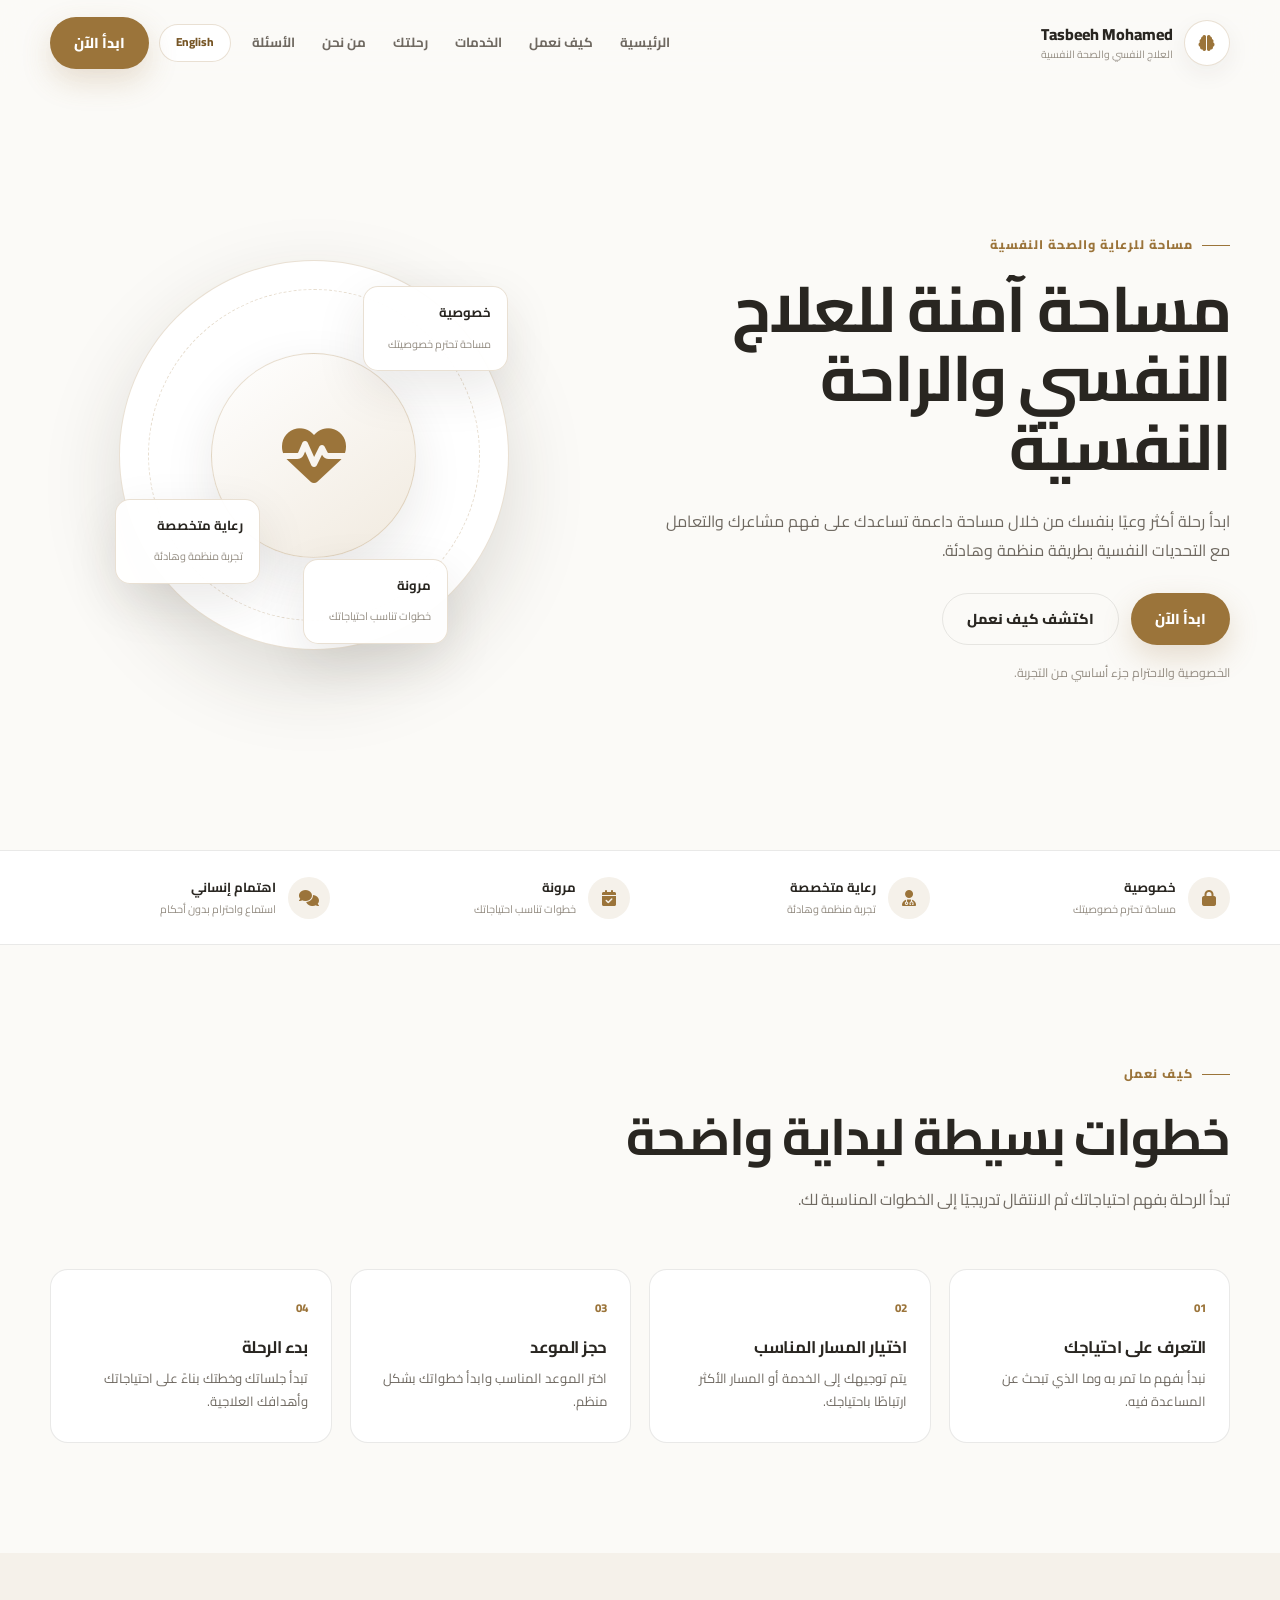
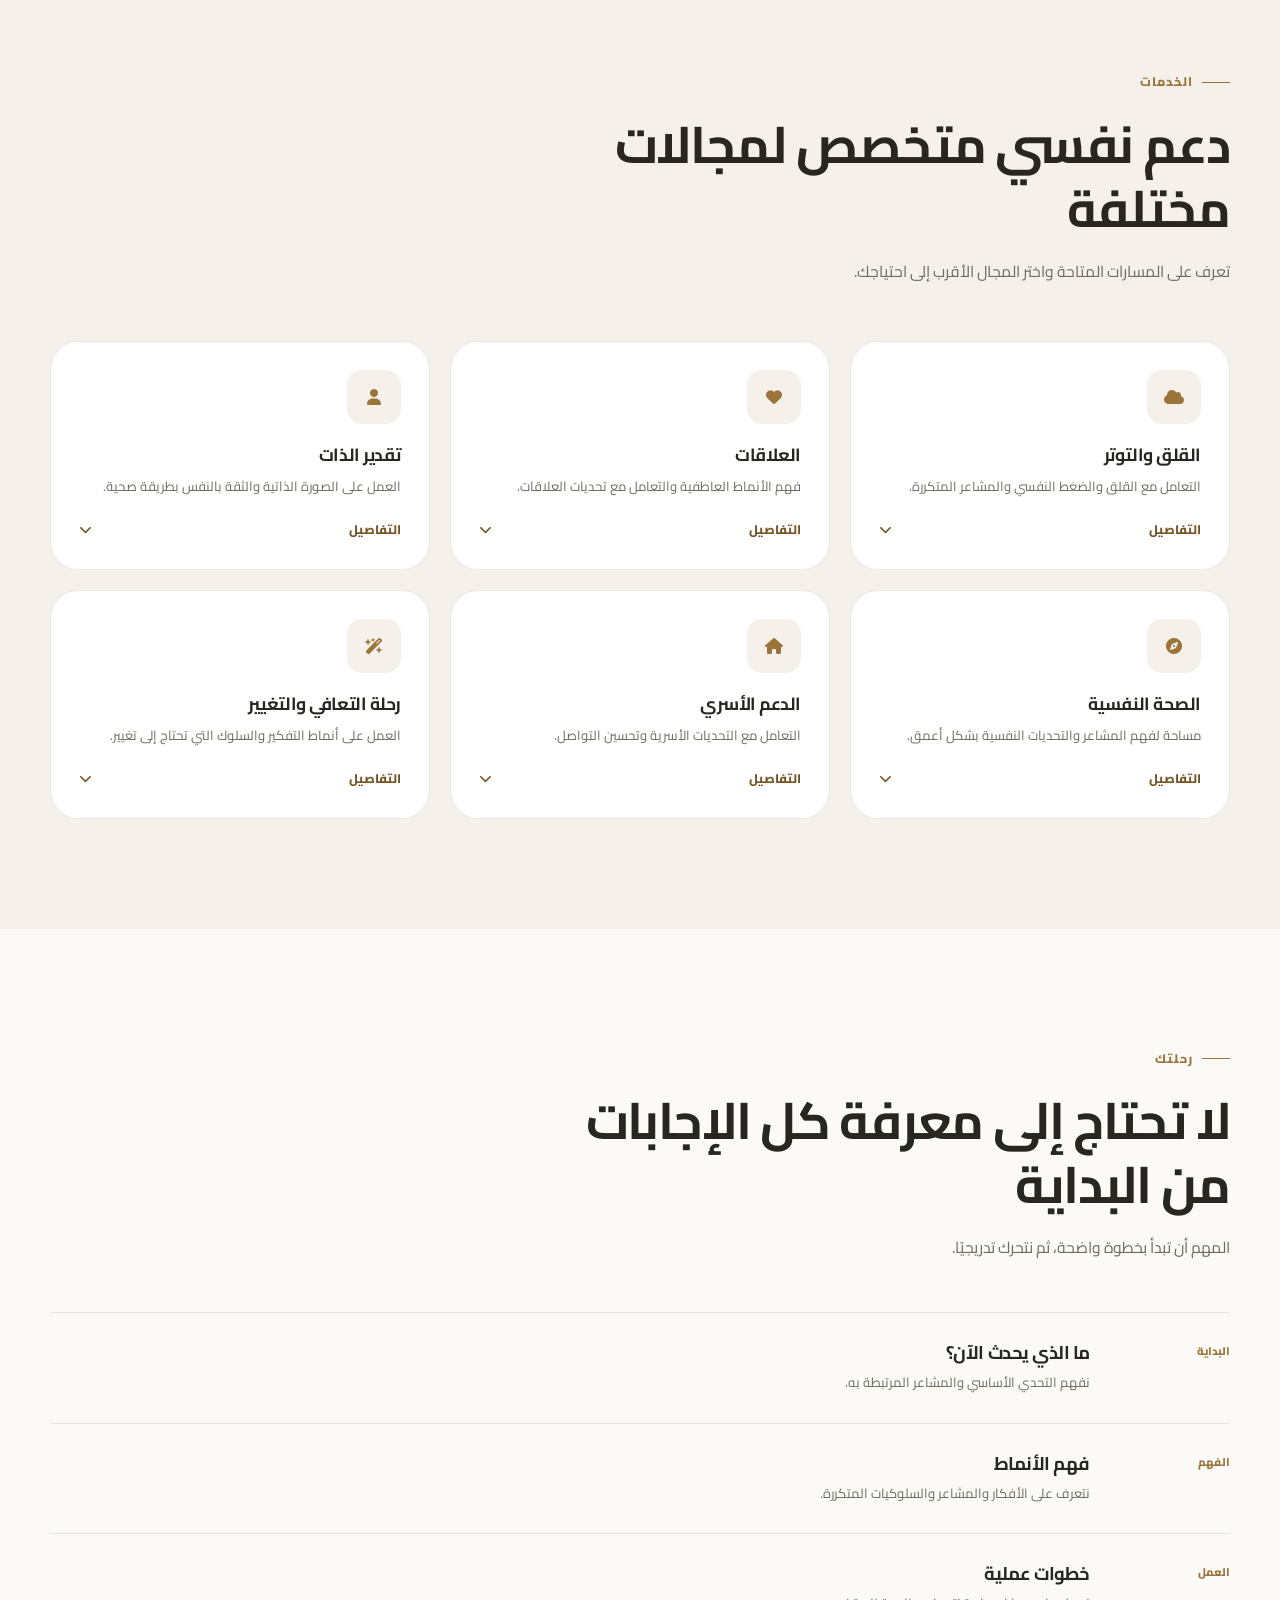
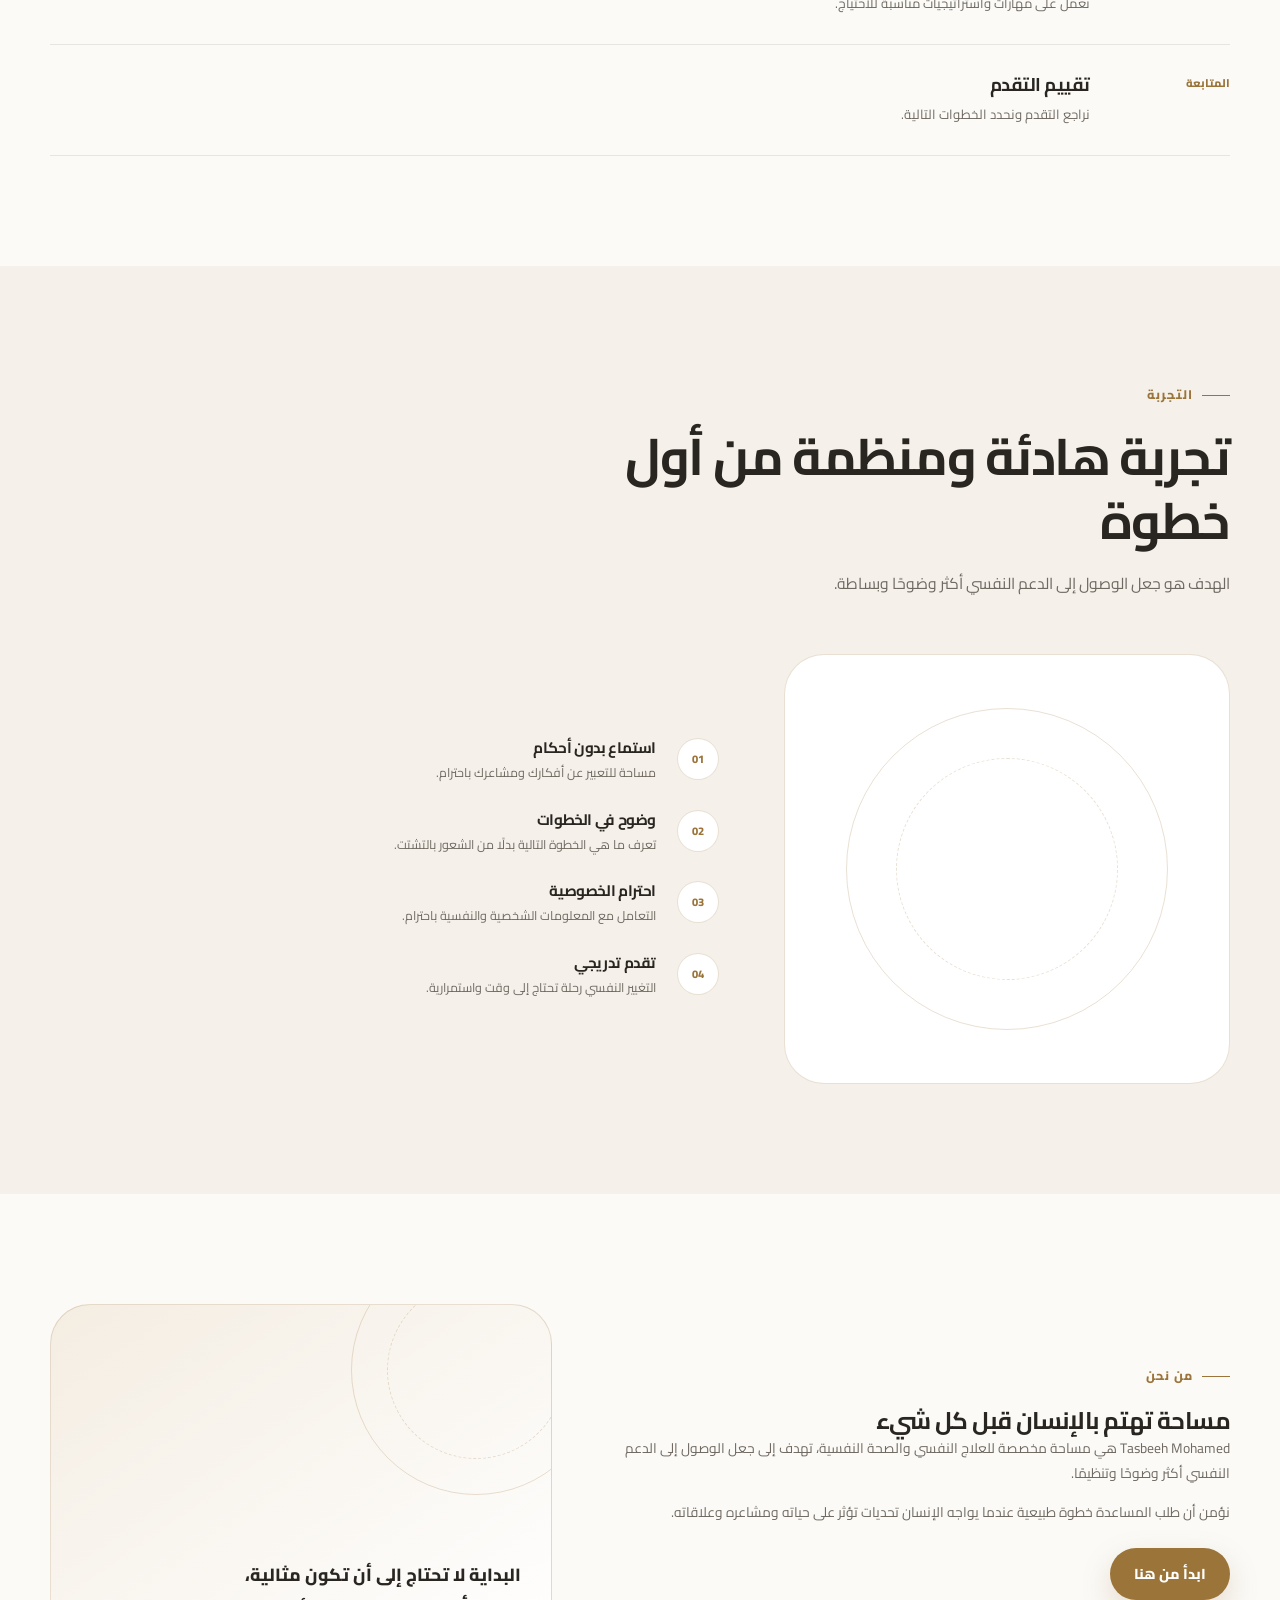
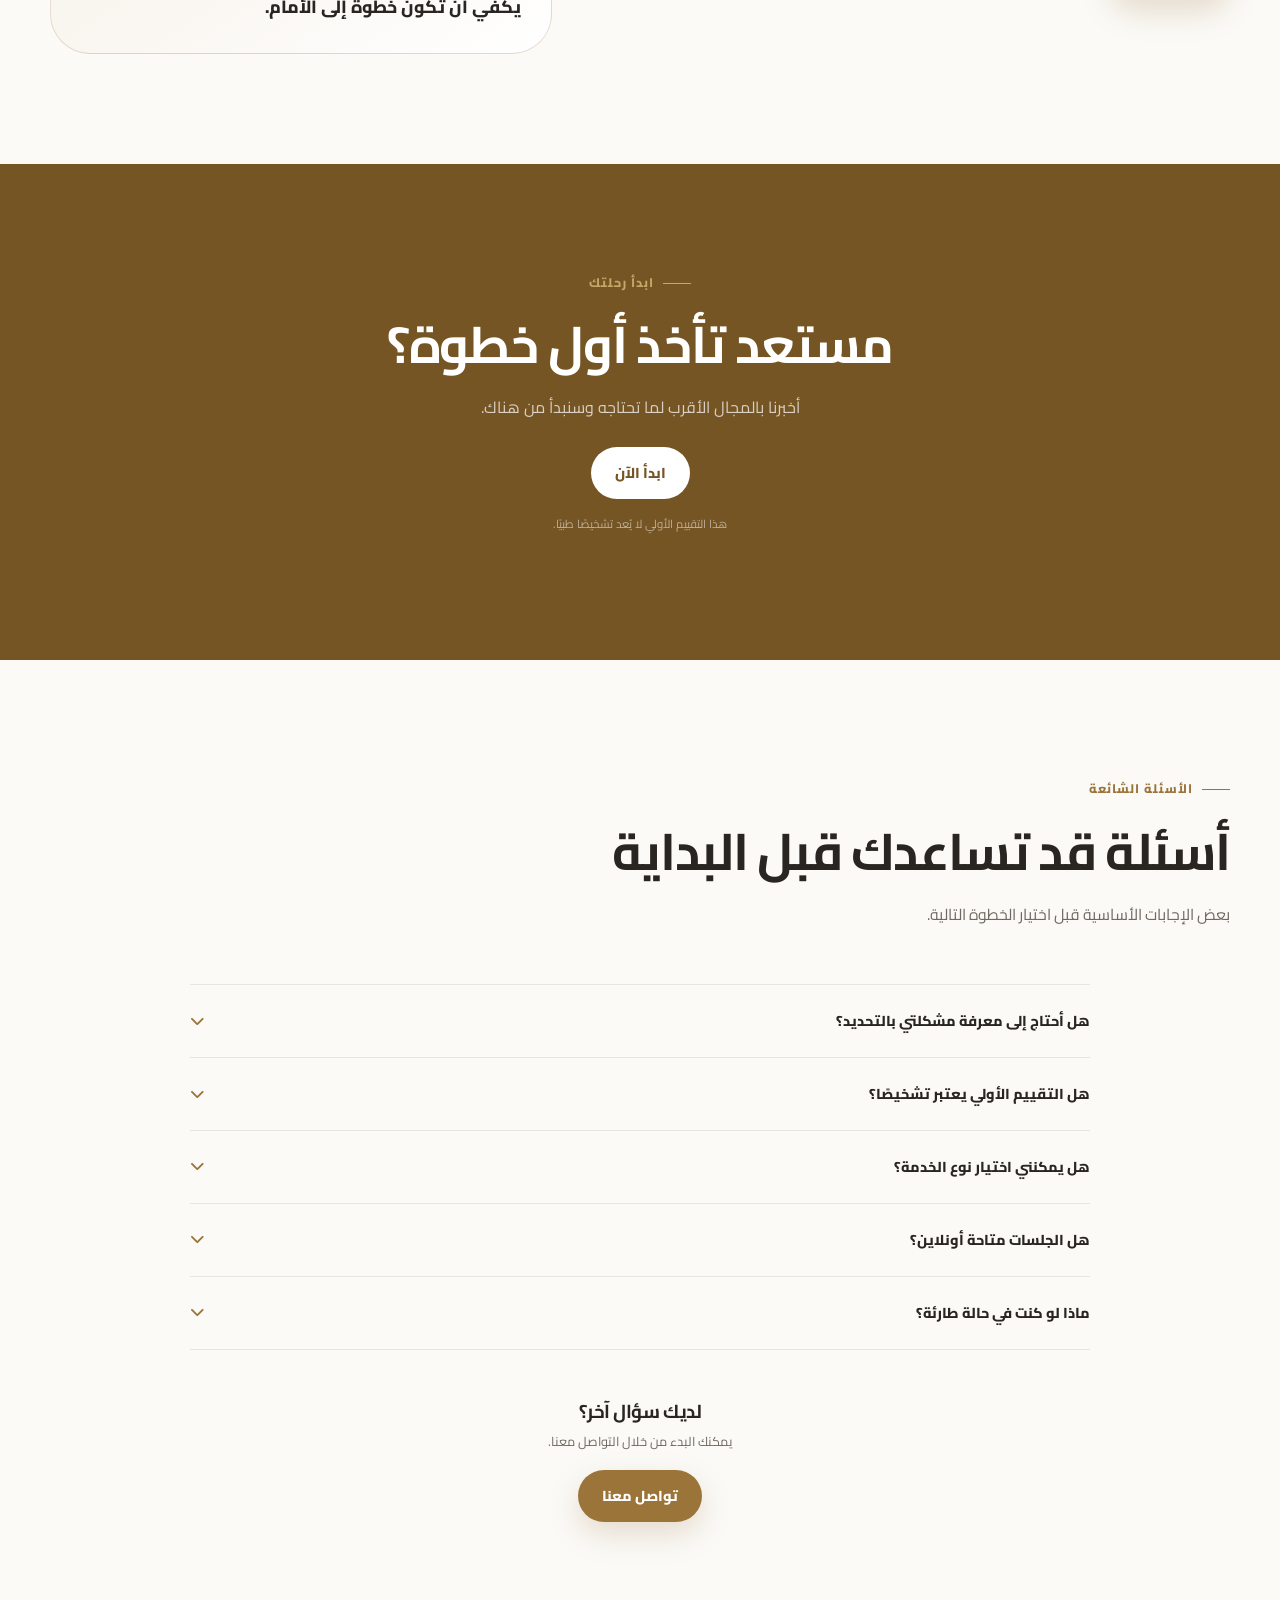
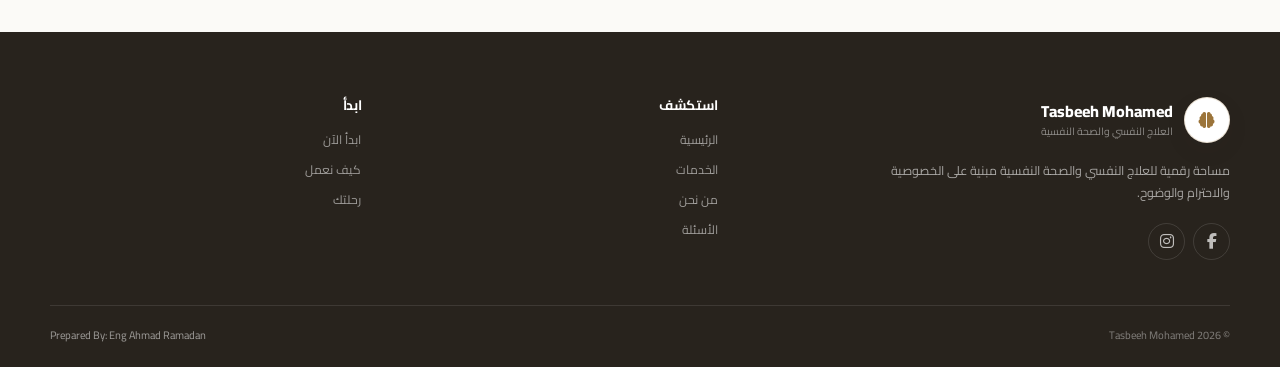
==== commit ba8d3722: "Update index.html" ====
--- a/index.html
+++ b/index.html
@@ -1,1685 +1,1612 @@
 <!DOCTYPE html>
 <html lang="ar" dir="rtl">
-
 <head>
     <meta charset="UTF-8">
-
-    <meta name="viewport"
-          content="width=device-width, initial-scale=1.0">
+    <meta name="viewport" content="width=device-width, initial-scale=1.0">
+
+    <title>Tasbeeh Mohamed | العلاج النفسي والصحة النفسية</title>
 
     <meta name="description"
-          content="Tasbeeh Mohamed - منصة للعلاج النفسي والصحة النفسية والرعاية النفسية المتخصصة.">
-
-    <meta name="theme-color" content="#9b743a">
-
-    <title>Tasbeeh Mohamed | Psychological Therapy & Mental Health Care</title>
-
-    <!-- Google Fonts -->
+          content="Tasbeeh Mohamed - Psychological Therapy & Mental Health">
+
     <link rel="preconnect" href="https://fonts.googleapis.com">
     <link rel="preconnect" href="https://fonts.gstatic.com" crossorigin>
 
-    <link href="https://fonts.googleapis.com/css2?family=Cairo:wght@300;400;500;600;700;800&family=DM+Sans:wght@400;500;600;700&display=swap"
+    <link href="https://fonts.googleapis.com/css2?family=Cairo:wght@400;500;600;700;800&family=DM+Sans:wght@400;500;600;700&display=swap"
           rel="stylesheet">
 
-    <!-- Font Awesome -->
     <link rel="stylesheet"
           href="https://cdnjs.cloudflare.com/ajax/libs/font-awesome/6.5.2/css/all.min.css">
 
-    <!-- Main CSS -->
     <link rel="stylesheet" href="style.css">
 </head>
 
 <body>
 
-    <!-- =====================================================
-         HEADER
-    ====================================================== -->
-
-    <header class="site-header" id="siteHeader">
-
-        <div class="container header-inner">
-
-            <a href="#home" class="brand">
-
-                <span class="brand-mark">
-                    <i class="fa-solid fa-sparkles"></i>
+<!-- =====================================================
+     HEADER
+===================================================== -->
+
+<header class="site-header" id="siteHeader">
+
+    <div class="container header-inner">
+
+        <a href="#home" class="brand">
+
+            <div class="brand-mark">
+                <i class="fa-solid fa-brain"></i>
+            </div>
+
+            <div class="brand-text">
+                <span class="brand-name">
+                    Tasbeeh Mohamed
                 </span>
 
-                <span class="brand-text">
-
-                    <strong class="brand-name">
-                        Tasbeeh Mohamed
-                    </strong>
-
-                    <span class="brand-subtitle"
-                          data-i18n="brandSubtitle">
-                        Psychological Therapy & Mental Health
-                    </span>
-
+                <span class="brand-subtitle"
+                      data-i18n="brandSubtitle">
+                    العلاج النفسي والصحة النفسية
                 </span>
-
+            </div>
+
+        </a>
+
+
+        <!-- DESKTOP / MOBILE NAV -->
+
+        <nav id="navbar" class="navbar">
+
+            <a href="#home" data-i18n="navHome">
+                الرئيسية
             </a>
 
-
-            <!-- Desktop Navigation -->
-
-            <nav class="navbar" id="navbar">
-
-                <a href="#home"
-                   class="nav-link"
-                   data-i18n="navHome">
-                    الرئيسية
-                </a>
-
-                <a href="#how"
-                   class="nav-link"
-                   data-i18n="navHow">
-                    كيف يعمل
-                </a>
-
-                <a href="#services"
-                   class="nav-link"
-                   data-i18n="navServices">
-                    مجالات العلاج
-                </a>
-
-                <a href="#experience"
-                   class="nav-link"
-                   data-i18n="navExperience">
-                    تجربتك
-                </a>
-
-                <a href="#about"
-                   class="nav-link"
-                   data-i18n="navAbout">
-                    عن تسبيح
-                </a>
-
-                <a href="#faq"
-                   class="nav-link"
-                   data-i18n="navFaq">
-                    الأسئلة الشائعة
-                </a>
-
-            </nav>
-
-
-            <div class="header-actions">
-
-                <!-- Language -->
-                <button type="button"
-                        class="language-switch"
-                        id="languageSwitch"
-                        aria-label="Switch to English">
-                    EN
-                </button>
-
-
-                <!-- Header CTA -->
-                <a href="#assessment"
-                   class="btn btn-primary header-cta"
-                   data-i18n="startNow">
+            <a href="#how" data-i18n="navHow">
+                كيف نعمل
+            </a>
+
+            <a href="#services" data-i18n="navServices">
+                الخدمات
+            </a>
+
+            <a href="#journey" data-i18n="navJourney">
+                رحلتك
+            </a>
+
+            <a href="#about" data-i18n="navAbout">
+                من نحن
+            </a>
+
+            <a href="#faq" data-i18n="navFaq">
+                الأسئلة
+            </a>
+
+            <button
+                type="button"
+                id="languageSwitch"
+                class="language-switch">
+                English
+            </button>
+
+            <a
+                href="#assessment"
+                class="btn btn-primary nav-cta"
+                data-i18n="startNow">
+                ابدأ الآن
+            </a>
+
+        </nav>
+
+
+        <!-- MOBILE MENU BUTTON -->
+
+        <button
+            type="button"
+            id="menuToggle"
+            class="menu-toggle"
+            aria-label="Open menu"
+            aria-expanded="false">
+
+            <span></span>
+            <span></span>
+            <span></span>
+
+        </button>
+
+    </div>
+
+</header>
+
+
+<main>
+
+<!-- =====================================================
+     HERO
+===================================================== -->
+
+<section class="hero" id="home">
+
+    <div class="container hero-grid">
+
+        <div class="hero-content">
+
+            <div class="eyebrow" data-i18n="heroKicker">
+                مساحة للرعاية والصحة النفسية
+            </div>
+
+            <h1 data-i18n="heroTitle">
+                مساحة آمنة للعلاج النفسي والراحة النفسية
+            </h1>
+
+            <p
+                class="hero-description"
+                data-i18n="heroDescription">
+
+                ابدأ رحلة أكثر وعيًا بنفسك من خلال مساحة داعمة
+                تساعدك على فهم مشاعرك والتعامل مع التحديات
+                النفسية بطريقة منظمة وهادئة.
+            </p>
+
+            <div class="hero-actions">
+
+                <a
+                    href="#assessment"
+                    class="btn btn-primary"
+                    data-i18n="startNow">
                     ابدأ الآن
                 </a>
 
-
-                <!-- Mobile Menu -->
-                <button type="button"
-                        class="menu-toggle"
-                        id="menuToggle"
-                        aria-label="فتح القائمة"
-                        aria-expanded="false"
-                        aria-controls="navbar">
-
-                    <span></span>
-                    <span></span>
-                    <span></span>
+                <a
+                    href="#how"
+                    class="btn btn-secondary"
+                    data-i18n="discoverHow">
+                    اكتشف كيف نعمل
+                </a>
+
+            </div>
+
+            <p
+                class="hero-note"
+                data-i18n="heroNote">
+
+                الخصوصية والاحترام جزء أساسي من التجربة.
+            </p>
+
+        </div>
+
+
+        <div class="hero-visual">
+
+            <div class="hero-orbit">
+
+                <div class="hero-center">
+                    <i class="fa-solid fa-heart-pulse"></i>
+                </div>
+
+                <div class="floating-card card-one">
+
+                    <strong data-i18n="privacy">
+                        خصوصية
+                    </strong>
+
+                    <span data-i18n="privacyText">
+                        مساحة تحترم خصوصيتك
+                    </span>
+
+                </div>
+
+                <div class="floating-card card-two">
+
+                    <strong data-i18n="professionalCare">
+                        رعاية متخصصة
+                    </strong>
+
+                    <span data-i18n="professionalCareText">
+                        تجربة منظمة وهادئة
+                    </span>
+
+                </div>
+
+                <div class="floating-card card-three">
+
+                    <strong data-i18n="flexible">
+                        مرونة
+                    </strong>
+
+                    <span data-i18n="flexibleText">
+                        خطوات تناسب احتياجاتك
+                    </span>
+
+                </div>
+
+            </div>
+
+        </div>
+
+    </div>
+
+</section>
+
+
+<!-- =====================================================
+     TRUST
+===================================================== -->
+
+<section class="trust-bar">
+
+    <div class="container trust-grid">
+
+        <div class="trust-item">
+
+            <div class="trust-icon">
+                <i class="fa-solid fa-lock"></i>
+            </div>
+
+            <div>
+                <strong data-i18n="privacy">
+                    خصوصية
+                </strong>
+
+                <span data-i18n="privacyText">
+                    مساحة تحترم خصوصيتك
+                </span>
+            </div>
+
+        </div>
+
+
+        <div class="trust-item">
+
+            <div class="trust-icon">
+                <i class="fa-solid fa-user-doctor"></i>
+            </div>
+
+            <div>
+                <strong data-i18n="professionalCare">
+                    رعاية متخصصة
+                </strong>
+
+                <span data-i18n="professionalCareText">
+                    تجربة منظمة وهادئة
+                </span>
+            </div>
+
+        </div>
+
+
+        <div class="trust-item">
+
+            <div class="trust-icon">
+                <i class="fa-solid fa-calendar-check"></i>
+            </div>
+
+            <div>
+                <strong data-i18n="flexible">
+                    مرونة
+                </strong>
+
+                <span data-i18n="flexibleText">
+                    خطوات تناسب احتياجاتك
+                </span>
+            </div>
+
+        </div>
+
+
+        <div class="trust-item">
+
+            <div class="trust-icon">
+                <i class="fa-solid fa-comments"></i>
+            </div>
+
+            <div>
+                <strong data-i18n="humanCare">
+                    اهتمام إنساني
+                </strong>
+
+                <span data-i18n="humanCareText">
+                    استماع واحترام بدون أحكام
+                </span>
+            </div>
+
+        </div>
+
+    </div>
+
+</section>
+
+
+<!-- =====================================================
+     HOW IT WORKS
+===================================================== -->
+
+<section class="section how-section" id="how">
+
+    <div class="container">
+
+        <div class="section-heading">
+
+            <div class="eyebrow" data-i18n="howEyebrow">
+                كيف نعمل
+            </div>
+
+            <h2 data-i18n="howTitle">
+                خطوات بسيطة لبداية واضحة
+            </h2>
+
+            <p data-i18n="howDescription">
+                تبدأ الرحلة بفهم احتياجاتك ثم الانتقال تدريجيًا
+                إلى الخطوات المناسبة لك.
+            </p>
+
+        </div>
+
+
+        <div class="steps-grid">
+
+            <article class="step-card">
+
+                <span class="step-number">01</span>
+
+                <h3 data-i18n="step1Title">
+                    التعرف على احتياجك
+                </h3>
+
+                <p data-i18n="step1Text">
+                    نبدأ بفهم ما تمر به وما الذي تبحث عن المساعدة فيه.
+                </p>
+
+            </article>
+
+
+            <article class="step-card">
+
+                <span class="step-number">02</span>
+
+                <h3 data-i18n="step2Title">
+                    اختيار المسار المناسب
+                </h3>
+
+                <p data-i18n="step2Text">
+                    يتم توجيهك إلى الخدمة أو المسار الأكثر ارتباطًا باحتياجك.
+                </p>
+
+            </article>
+
+
+            <article class="step-card">
+
+                <span class="step-number">03</span>
+
+                <h3 data-i18n="step3Title">
+                    حجز الموعد
+                </h3>
+
+                <p data-i18n="step3Text">
+                    اختر الموعد المناسب وابدأ خطواتك بشكل منظم.
+                </p>
+
+            </article>
+
+
+            <article class="step-card">
+
+                <span class="step-number">04</span>
+
+                <h3 data-i18n="step4Title">
+                    بدء الرحلة
+                </h3>
+
+                <p data-i18n="step4Text">
+                    تبدأ جلساتك وخطتك بناءً على احتياجاتك وأهدافك العلاجية.
+                </p>
+
+            </article>
+
+        </div>
+
+    </div>
+
+</section>
+
+
+<!-- =====================================================
+     SERVICES
+===================================================== -->
+
+<section class="section services-section" id="services">
+
+    <div class="container">
+
+        <div class="section-heading">
+
+            <div class="eyebrow" data-i18n="servicesEyebrow">
+                الخدمات
+            </div>
+
+            <h2 data-i18n="servicesTitle">
+                دعم نفسي متخصص لمجالات مختلفة
+            </h2>
+
+            <p data-i18n="servicesDescription">
+                تعرف على المسارات المتاحة واختر المجال الأقرب إلى احتياجك.
+            </p>
+
+        </div>
+
+
+        <div class="services-grid">
+
+
+            <!-- SERVICE 1 -->
+
+            <article class="service-card">
+
+                <div class="service-icon">
+                    <i class="fa-solid fa-cloud"></i>
+                </div>
+
+                <h3 data-i18n="service1Title">
+                    القلق والتوتر
+                </h3>
+
+                <p data-i18n="service1Short">
+                    التعامل مع القلق والضغط النفسي والمشاعر المتكررة.
+                </p>
+
+                <button
+                    type="button"
+                    class="service-expand">
+
+                    <span data-i18n="showDetails">
+                        التفاصيل
+                    </span>
+
+                    <i class="fa-solid fa-chevron-down"></i>
 
                 </button>
 
-            </div>
-
-        </div>
-
-    </header>
-
-
-    <main>
-
-        <!-- =================================================
-             HERO
-        ================================================== -->
-
-        <section class="hero section" id="home">
-
-            <div class="container hero-grid">
-
-                <div class="hero-content">
-
-                    <span class="eyebrow"
-                          data-i18n="heroKicker">
-                        مساحة للرعاية والصحة النفسية
+                <div class="service-details">
+
+                    <ul>
+                        <li data-i18n="service1Point1">
+                            فهم مصادر القلق
+                        </li>
+
+                        <li data-i18n="service1Point2">
+                            التعامل مع الضغط النفسي
+                        </li>
+
+                        <li data-i18n="service1Point3">
+                            تطوير أساليب أكثر توازنًا
+                        </li>
+                    </ul>
+
+                    <button
+                        type="button"
+                        class="btn btn-primary service-start"
+                        data-service="Anxiety & Stress"
+                        data-i18n="startService">
+                        ابدأ هذا المسار
+                    </button>
+
+                </div>
+
+            </article>
+
+
+            <!-- SERVICE 2 -->
+
+            <article class="service-card">
+
+                <div class="service-icon">
+                    <i class="fa-solid fa-heart"></i>
+                </div>
+
+                <h3 data-i18n="service2Title">
+                    العلاقات
+                </h3>
+
+                <p data-i18n="service2Short">
+                    فهم الأنماط العاطفية والتعامل مع تحديات العلاقات.
+                </p>
+
+                <button
+                    type="button"
+                    class="service-expand">
+
+                    <span data-i18n="showDetails">
+                        التفاصيل
                     </span>
 
-
-                    <h1 class="hero-title"
-                        data-i18n="heroTitle">
-                        مساحة آمنة للعلاج النفسي والراحة النفسية
-                    </h1>
-
-
-                    <p class="hero-description"
-                       data-i18n="heroDescription">
-                        رحلتك نحو صحة نفسية أفضل تبدأ بخطوة.
-                        احصل على رعاية نفسية متخصصة في بيئة آمنة
-                        ومحترمة تساعدك على فهم ما تمر به والعمل
-                        على ما يهمك.
+                    <i class="fa-solid fa-chevron-down"></i>
+
+                </button>
+
+                <div class="service-details">
+
+                    <ul>
+                        <li data-i18n="service2Point1">
+                            فهم أنماط العلاقات
+                        </li>
+
+                        <li data-i18n="service2Point2">
+                            التواصل ووضع الحدود
+                        </li>
+
+                        <li data-i18n="service2Point3">
+                            التعامل مع الخلافات
+                        </li>
+                    </ul>
+
+                    <button
+                        type="button"
+                        class="btn btn-primary service-start"
+                        data-service="Relationships"
+                        data-i18n="startService">
+                        ابدأ هذا المسار
+                    </button>
+
+                </div>
+
+            </article>
+
+
+            <!-- SERVICE 3 -->
+
+            <article class="service-card">
+
+                <div class="service-icon">
+                    <i class="fa-solid fa-user"></i>
+                </div>
+
+                <h3 data-i18n="service3Title">
+                    تقدير الذات
+                </h3>
+
+                <p data-i18n="service3Short">
+                    العمل على الصورة الذاتية والثقة بالنفس بطريقة صحية.
+                </p>
+
+                <button
+                    type="button"
+                    class="service-expand">
+
+                    <span data-i18n="showDetails">
+                        التفاصيل
+                    </span>
+
+                    <i class="fa-solid fa-chevron-down"></i>
+
+                </button>
+
+                <div class="service-details">
+
+                    <ul>
+                        <li data-i18n="service3Point1">
+                            فهم الأفكار السلبية عن الذات
+                        </li>
+
+                        <li data-i18n="service3Point2">
+                            بناء نظرة أكثر توازنًا
+                        </li>
+
+                        <li data-i18n="service3Point3">
+                            تطوير الثقة بالنفس
+                        </li>
+                    </ul>
+
+                    <button
+                        type="button"
+                        class="btn btn-primary service-start"
+                        data-service="Self Esteem"
+                        data-i18n="startService">
+                        ابدأ هذا المسار
+                    </button>
+
+                </div>
+
+            </article>
+
+
+            <!-- SERVICE 4 -->
+
+            <article class="service-card">
+
+                <div class="service-icon">
+                    <i class="fa-solid fa-compass"></i>
+                </div>
+
+                <h3 data-i18n="service4Title">
+                    الصحة النفسية
+                </h3>
+
+                <p data-i18n="service4Short">
+                    مساحة لفهم المشاعر والتحديات النفسية بشكل أعمق.
+                </p>
+
+                <button
+                    type="button"
+                    class="service-expand">
+
+                    <span data-i18n="showDetails">
+                        التفاصيل
+                    </span>
+
+                    <i class="fa-solid fa-chevron-down"></i>
+
+                </button>
+
+                <div class="service-details">
+
+                    <ul>
+                        <li data-i18n="service4Point1">
+                            فهم الحالة النفسية
+                        </li>
+
+                        <li data-i18n="service4Point2">
+                            متابعة التغيرات والمشاعر
+                        </li>
+
+                        <li data-i18n="service4Point3">
+                            بناء خطة مناسبة
+                        </li>
+                    </ul>
+
+                    <button
+                        type="button"
+                        class="btn btn-primary service-start"
+                        data-service="Mental Health"
+                        data-i18n="startService">
+                        ابدأ هذا المسار
+                    </button>
+
+                </div>
+
+            </article>
+
+
+            <!-- SERVICE 5 -->
+
+            <article class="service-card">
+
+                <div class="service-icon">
+                    <i class="fa-solid fa-house"></i>
+                </div>
+
+                <h3 data-i18n="service5Title">
+                    الدعم الأسري
+                </h3>
+
+                <p data-i18n="service5Short">
+                    التعامل مع التحديات الأسرية وتحسين التواصل.
+                </p>
+
+                <button
+                    type="button"
+                    class="service-expand">
+
+                    <span data-i18n="showDetails">
+                        التفاصيل
+                    </span>
+
+                    <i class="fa-solid fa-chevron-down"></i>
+
+                </button>
+
+                <div class="service-details">
+
+                    <ul>
+                        <li data-i18n="service5Point1">
+                            فهم المشكلات الأسرية
+                        </li>
+
+                        <li data-i18n="service5Point2">
+                            تحسين التواصل
+                        </li>
+
+                        <li data-i18n="service5Point3">
+                            التعامل مع الخلافات
+                        </li>
+                    </ul>
+
+                    <button
+                        type="button"
+                        class="btn btn-primary service-start"
+                        data-service="Family Support"
+                        data-i18n="startService">
+                        ابدأ هذا المسار
+                    </button>
+
+                </div>
+
+            </article>
+
+
+            <!-- SERVICE 6 -->
+
+            <article class="service-card">
+
+                <div class="service-icon">
+                    <i class="fa-solid fa-wand-magic-sparkles"></i>
+                </div>
+
+                <h3 data-i18n="service6Title">
+                    رحلة التعافي والتغيير
+                </h3>
+
+                <p data-i18n="service6Short">
+                    العمل على أنماط التفكير والسلوك التي تحتاج إلى تغيير.
+                </p>
+
+                <button
+                    type="button"
+                    class="service-expand">
+
+                    <span data-i18n="showDetails">
+                        التفاصيل
+                    </span>
+
+                    <i class="fa-solid fa-chevron-down"></i>
+
+                </button>
+
+                <div class="service-details">
+
+                    <ul>
+                        <li data-i18n="service6Point1">
+                            تحديد الأنماط التي تحتاج إلى تغيير
+                        </li>
+
+                        <li data-i18n="service6Point2">
+                            وضع أهداف واقعية
+                        </li>
+
+                        <li data-i18n="service6Point3">
+                            متابعة التقدم تدريجيًا
+                        </li>
+                    </ul>
+
+                    <button
+                        type="button"
+                        class="btn btn-primary service-start"
+                        data-service="Recovery & Change"
+                        data-i18n="startService">
+                        ابدأ هذا المسار
+                    </button>
+
+                </div>
+
+            </article>
+
+        </div>
+
+    </div>
+
+</section>
+
+
+<!-- =====================================================
+     JOURNEY
+===================================================== -->
+
+<section class="section journey-section" id="journey">
+
+    <div class="container">
+
+        <div class="section-heading">
+
+            <div class="eyebrow" data-i18n="journeyEyebrow">
+                رحلتك
+            </div>
+
+            <h2 data-i18n="journeyTitle">
+                لا تحتاج إلى معرفة كل الإجابات من البداية
+            </h2>
+
+            <p data-i18n="journeyDescription">
+                المهم أن تبدأ بخطوة واضحة، ثم نتحرك تدريجيًا.
+            </p>
+
+        </div>
+
+
+        <div class="journey-list">
+
+            <article class="journey-item">
+
+                <div
+                    class="journey-status"
+                    data-i18n="journey1Status">
+                    البداية
+                </div>
+
+                <div>
+                    <h3 data-i18n="journey1Title">
+                        ما الذي يحدث الآن؟
+                    </h3>
+
+                    <p data-i18n="journey1Text">
+                        نفهم التحدي الأساسي والمشاعر المرتبطة به.
                     </p>
-
-
-                    <div class="hero-actions">
-
-                        <a href="#assessment"
-                           class="btn btn-primary"
-                           data-i18n="startNow">
-                            ابدأ الآن
-                        </a>
-
-                        <a href="#how"
-                           class="btn btn-secondary"
-                           data-i18n="discoverHow">
-                            اكتشف كيف يعمل الموقع
-                        </a>
-
+                </div>
+
+            </article>
+
+
+            <article class="journey-item">
+
+                <div
+                    class="journey-status"
+                    data-i18n="journey2Status">
+                    الفهم
+                </div>
+
+                <div>
+                    <h3 data-i18n="journey2Title">
+                        فهم الأنماط
+                    </h3>
+
+                    <p data-i18n="journey2Text">
+                        نتعرف على الأفكار والمشاعر والسلوكيات المتكررة.
+                    </p>
+                </div>
+
+            </article>
+
+
+            <article class="journey-item">
+
+                <div
+                    class="journey-status"
+                    data-i18n="journey3Status">
+                    العمل
+                </div>
+
+                <div>
+                    <h3 data-i18n="journey3Title">
+                        خطوات عملية
+                    </h3>
+
+                    <p data-i18n="journey3Text">
+                        نعمل على مهارات واستراتيجيات مناسبة للاحتياج.
+                    </p>
+                </div>
+
+            </article>
+
+
+            <article class="journey-item">
+
+                <div
+                    class="journey-status"
+                    data-i18n="journey4Status">
+                    المتابعة
+                </div>
+
+                <div>
+                    <h3 data-i18n="journey4Title">
+                        تقييم التقدم
+                    </h3>
+
+                    <p data-i18n="journey4Text">
+                        نراجع التقدم ونحدد الخطوات التالية.
+                    </p>
+                </div>
+
+            </article>
+
+        </div>
+
+    </div>
+
+</section>
+
+
+<!-- =====================================================
+     EXPERIENCE
+===================================================== -->
+
+<section class="section experience-section">
+
+    <div class="container">
+
+        <div class="section-heading">
+
+            <div class="eyebrow" data-i18n="experienceEyebrow">
+                التجربة
+            </div>
+
+            <h2 data-i18n="experienceTitle">
+                تجربة هادئة ومنظمة من أول خطوة
+            </h2>
+
+            <p data-i18n="experienceDescription">
+                الهدف هو جعل الوصول إلى الدعم النفسي أكثر وضوحًا وبساطة.
+            </p>
+
+        </div>
+
+
+        <div class="experience-grid">
+
+            <div class="experience-visual">
+                <i class="fa-solid fa-hands-holding-heart"></i>
+            </div>
+
+
+            <div class="experience-list">
+
+                <article class="experience-item">
+
+                    <div class="experience-number">
+                        01
                     </div>
 
-
-                    <div class="hero-note">
-
-                        <i class="fa-solid fa-shield-heart"></i>
-
-                        <span data-i18n="heroNote">
-                            خصوصية واحترام ورعاية بدون أحكام
+                    <div>
+                        <h3 data-i18n="experience1Title">
+                            استماع بدون أحكام
+                        </h3>
+
+                        <p data-i18n="experience1Text">
+                            مساحة للتعبير عن أفكارك ومشاعرك باحترام.
+                        </p>
+                    </div>
+
+                </article>
+
+
+                <article class="experience-item">
+
+                    <div class="experience-number">
+                        02
+                    </div>
+
+                    <div>
+                        <h3 data-i18n="experience2Title">
+                            وضوح في الخطوات
+                        </h3>
+
+                        <p data-i18n="experience2Text">
+                            تعرف ما هي الخطوة التالية بدلًا من الشعور بالتشتت.
+                        </p>
+                    </div>
+
+                </article>
+
+
+                <article class="experience-item">
+
+                    <div class="experience-number">
+                        03
+                    </div>
+
+                    <div>
+                        <h3 data-i18n="experience3Title">
+                            احترام الخصوصية
+                        </h3>
+
+                        <p data-i18n="experience3Text">
+                            التعامل مع المعلومات الشخصية والنفسية باحترام.
+                        </p>
+                    </div>
+
+                </article>
+
+
+                <article class="experience-item">
+
+                    <div class="experience-number">
+                        04
+                    </div>
+
+                    <div>
+                        <h3 data-i18n="experience4Title">
+                            تقدم تدريجي
+                        </h3>
+
+                        <p data-i18n="experience4Text">
+                            التغيير النفسي رحلة تحتاج إلى وقت واستمرارية.
+                        </p>
+                    </div>
+
+                </article>
+
+            </div>
+
+        </div>
+
+    </div>
+
+</section>
+
+
+<!-- =====================================================
+     ABOUT
+===================================================== -->
+
+<section class="section about-section" id="about">
+
+    <div class="container about-grid">
+
+        <div class="about-content">
+
+            <div class="eyebrow" data-i18n="aboutEyebrow">
+                من نحن
+            </div>
+
+            <h2 data-i18n="aboutTitle">
+                مساحة تهتم بالإنسان قبل كل شيء
+            </h2>
+
+            <p data-i18n="aboutText1">
+                Tasbeeh Mohamed هي مساحة مخصصة للعلاج النفسي
+                والصحة النفسية، تهدف إلى جعل الوصول إلى الدعم
+                النفسي أكثر وضوحًا وتنظيمًا.
+            </p>
+
+            <p data-i18n="aboutText2">
+                نؤمن أن طلب المساعدة خطوة طبيعية عندما يواجه الإنسان
+                تحديات تؤثر على حياته ومشاعره وعلاقاته.
+            </p>
+
+            <a
+                href="#assessment"
+                class="btn btn-primary"
+                data-i18n="learnMore">
+                ابدأ من هنا
+            </a>
+
+        </div>
+
+
+        <div class="about-card">
+
+            <div class="about-shape"></div>
+
+            <div
+                class="about-card-text"
+                data-i18n="aboutCardText">
+
+                البداية لا تحتاج إلى أن تكون مثالية،
+                يكفي أن تكون خطوة إلى الأمام.
+
+            </div>
+
+        </div>
+
+    </div>
+
+</section>
+
+
+<!-- =====================================================
+     CTA
+===================================================== -->
+
+<section class="cta-section">
+
+    <div class="container cta-inner">
+
+        <div class="eyebrow" data-i18n="ctaEyebrow">
+            ابدأ رحلتك
+        </div>
+
+        <h2 data-i18n="ctaTitle">
+            مستعد تأخذ أول خطوة؟
+        </h2>
+
+        <p data-i18n="ctaText">
+            أخبرنا بالمجال الأقرب لما تحتاجه وسنبدأ من هناك.
+        </p>
+
+        <button
+            type="button"
+            class="btn btn-light"
+            id="openAssessment"
+            data-i18n="startNow">
+            ابدأ الآن
+        </button>
+
+        <p
+            class="cta-note"
+            data-i18n="ctaNote">
+            هذا التقييم الأولي لا يُعد تشخيصًا طبيًا.
+        </p>
+
+    </div>
+
+</section>
+
+
+<!-- =====================================================
+     FAQ
+===================================================== -->
+
+<section class="section faq-section" id="faq">
+
+    <div class="container">
+
+        <div class="section-heading">
+
+            <div class="eyebrow" data-i18n="faqEyebrow">
+                الأسئلة الشائعة
+            </div>
+
+            <h2 data-i18n="faqTitle">
+                أسئلة قد تساعدك قبل البداية
+            </h2>
+
+            <p data-i18n="faqDescription">
+                بعض الإجابات الأساسية قبل اختيار الخطوة التالية.
+            </p>
+
+        </div>
+
+
+        <div class="faq-list">
+
+
+            <article class="faq-item">
+
+                <button
+                    type="button"
+                    class="faq-question">
+
+                    <span data-i18n="faq1Question">
+                        هل أحتاج إلى معرفة مشكلتي بالتحديد؟
+                    </span>
+
+                    <i class="fa-solid fa-chevron-down"></i>
+
+                </button>
+
+                <div class="faq-answer">
+
+                    <div>
+                        <p data-i18n="faq1Answer">
+                            لا. يمكنك البدء بوصف ما تشعر به أو ما يسبب
+                            لك صعوبة، ثم يتم تحديد الخطوة المناسبة.
+                        </p>
+                    </div>
+
+                </div>
+
+            </article>
+
+
+            <article class="faq-item">
+
+                <button
+                    type="button"
+                    class="faq-question">
+
+                    <span data-i18n="faq2Question">
+                        هل التقييم الأولي يعتبر تشخيصًا؟
+                    </span>
+
+                    <i class="fa-solid fa-chevron-down"></i>
+
+                </button>
+
+                <div class="faq-answer">
+
+                    <div>
+                        <p data-i18n="faq2Answer">
+                            لا. التقييم الموجود على الموقع خطوة أولية
+                            لفهم احتياجك وليس بديلًا عن التقييم السريري.
+                        </p>
+                    </div>
+
+                </div>
+
+            </article>
+
+
+            <article class="faq-item">
+
+                <button
+                    type="button"
+                    class="faq-question">
+
+                    <span data-i18n="faq3Question">
+                        هل يمكنني اختيار نوع الخدمة؟
+                    </span>
+
+                    <i class="fa-solid fa-chevron-down"></i>
+
+                </button>
+
+                <div class="faq-answer">
+
+                    <div>
+                        <p data-i18n="faq3Answer">
+                            نعم، يمكنك اختيار المجال الأقرب لما تبحث عنه
+                            ثم الانتقال إلى الخطوة التالية.
+                        </p>
+                    </div>
+
+                </div>
+
+            </article>
+
+
+            <article class="faq-item">
+
+                <button
+                    type="button"
+                    class="faq-question">
+
+                    <span data-i18n="faq4Question">
+                        هل الجلسات متاحة أونلاين؟
+                    </span>
+
+                    <i class="fa-solid fa-chevron-down"></i>
+
+                </button>
+
+                <div class="faq-answer">
+
+                    <div>
+                        <p data-i18n="faq4Answer">
+                            تعتمد طريقة الجلسة على النظام والخدمات المتاحة
+                            وسيتم توضيح التفاصيل عند الحجز.
+                        </p>
+                    </div>
+
+                </div>
+
+            </article>
+
+
+            <article class="faq-item">
+
+                <button
+                    type="button"
+                    class="faq-question">
+
+                    <span data-i18n="faq5Question">
+                        ماذا لو كنت في حالة طارئة؟
+                    </span>
+
+                    <i class="fa-solid fa-chevron-down"></i>
+
+                </button>
+
+                <div class="faq-answer">
+
+                    <div>
+                        <p data-i18n="faq5Answer">
+                            في حالات الطوارئ النفسية أو وجود خطر مباشر
+                            على نفسك أو الآخرين، يجب طلب المساعدة الطارئة
+                            المحلية فورًا بدلًا من الاعتماد على الموقع.
+                        </p>
+                    </div>
+
+                </div>
+
+            </article>
+
+        </div>
+
+
+        <div class="faq-bottom">
+
+            <h3 data-i18n="faqCtaTitle">
+                لديك سؤال آخر؟
+            </h3>
+
+            <p data-i18n="faqCtaText">
+                يمكنك البدء من خلال التواصل معنا.
+            </p>
+
+            <a
+                href="#assessment"
+                class="btn btn-primary"
+                data-i18n="contactUs">
+                تواصل معنا
+            </a>
+
+        </div>
+
+    </div>
+
+</section>
+
+</main>
+
+
+<!-- =====================================================
+     ASSESSMENT MODAL
+===================================================== -->
+
+<div
+    class="modal"
+    id="assessmentModal"
+    aria-hidden="true">
+
+    <div
+        class="modal-overlay"
+        id="modalOverlay">
+    </div>
+
+
+    <div
+        class="modal-dialog"
+        role="dialog"
+        aria-modal="true"
+        aria-labelledby="assessmentTitle">
+
+        <button
+            type="button"
+            id="modalClose"
+            aria-label="Close">
+
+            <i class="fa-solid fa-xmark"></i>
+
+        </button>
+
+
+        <div class="modal-header">
+
+            <div
+                class="eyebrow"
+                data-i18n="assessmentEyebrow">
+                البداية
+            </div>
+
+            <h2
+                id="assessmentTitle"
+                data-i18n="assessmentTitle">
+                ما المجال الأقرب لاحتياجك؟
+            </h2>
+
+            <p data-i18n="assessmentDescription">
+                اختر الخيار الأقرب لما تمر به حاليًا.
+            </p>
+
+        </div>
+
+
+        <p
+            class="assessment-question"
+            data-i18n="assessmentQuestion">
+            ما الذي ترغب في الحصول على دعم بشأنه؟
+        </p>
+
+        <p
+            class="assessment-hint"
+            data-i18n="assessmentHint">
+            يمكنك اختيار خيار واحد.
+        </p>
+
+
+        <div class="assessment-options">
+
+            <button
+                type="button"
+                class="assessment-option"
+                data-assessment="anxiety">
+
+                <i class="fa-solid fa-cloud"></i>
+
+                <span data-i18n="assessmentAnxiety">
+                    القلق والتوتر
+                </span>
+
+            </button>
+
+
+            <button
+                type="button"
+                class="assessment-option"
+                data-assessment="relationships">
+
+                <i class="fa-solid fa-heart"></i>
+
+                <span data-i18n="assessmentRelationships">
+                    العلاقات
+                </span>
+
+            </button>
+
+
+            <button
+                type="button"
+                class="assessment-option"
+                data-assessment="self">
+
+                <i class="fa-solid fa-user"></i>
+
+                <span data-i18n="assessmentSelf">
+                    تقدير الذات
+                </span>
+
+            </button>
+
+
+            <button
+                type="button"
+                class="assessment-option"
+                data-assessment="growth">
+
+                <i class="fa-solid fa-compass"></i>
+
+                <span data-i18n="assessmentGrowth">
+                    الصحة النفسية والتغيير
+                </span>
+
+            </button>
+
+        </div>
+
+
+        <div class="modal-actions">
+
+            <a
+                href="#"
+                id="modalWhatsApp"
+                class="btn btn-primary"
+                target="_blank"
+                rel="noopener noreferrer"
+                data-i18n="continueWhatsApp">
+
+                متابعة عبر WhatsApp
+
+            </a>
+
+        </div>
+
+    </div>
+
+</div>
+
+
+<!-- =====================================================
+     FOOTER
+===================================================== -->
+
+<footer class="site-footer">
+
+    <div class="container">
+
+        <div class="footer-grid">
+
+            <div class="footer-brand">
+
+                <a href="#home" class="brand">
+
+                    <div class="brand-mark">
+                        <i class="fa-solid fa-brain"></i>
+                    </div>
+
+                    <div class="brand-text">
+
+                        <span class="brand-name">
+                            Tasbeeh Mohamed
                         </span>
 
+                        <span
+                            class="brand-subtitle"
+                            data-i18n="brandSubtitle">
+                            العلاج النفسي والصحة النفسية
+                        </span>
+
                     </div>
 
-                </div>
-
-
-                <!-- Hero Visual -->
-
-                <div class="hero-visual">
-
-                    <div class="hero-orbit"></div>
-
-                    <div class="hero-center">
-
-                        <div class="hero-center-icon">
-                            <i class="fa-solid fa-brain"></i>
-                        </div>
-
-                        <span data-i18n="heroVisualText">
-                            مساحتك الآمنة
-                        </span>
-
-                    </div>
-
-
-                    <div class="floating-card floating-card-one">
-
-                        <i class="fa-solid fa-shield-heart"></i>
-
-                        <div>
-                            <strong data-i18n="safe">
-                                مساحة آمنة
-                            </strong>
-
-                            <span data-i18n="safeText">
-                                تحدث براحة وبدون أحكام
-                            </span>
-                        </div>
-
-                    </div>
-
-
-                    <div class="floating-card floating-card-two">
-
-                        <i class="fa-solid fa-user-doctor"></i>
-
-                        <div>
-                            <strong data-i18n="professionalCare">
-                                رعاية متخصصة
-                            </strong>
-
-                            <span data-i18n="professionalCareText">
-                                اهتمام باحتياجاتك النفسية
-                            </span>
-                        </div>
-
-                    </div>
-
-
-                    <div class="floating-card floating-card-three">
-
-                        <i class="fa-solid fa-clock"></i>
-
-                        <div>
-                            <strong data-i18n="flexible">
-                                تجربة مرنة
-                            </strong>
-
-                            <span data-i18n="flexibleText">
-                                بما يناسب وقتك وروتينك
-                            </span>
-                        </div>
-
-                    </div>
-
-                </div>
-
-            </div>
-
-        </section>
-
-
-        <!-- =================================================
-             TRUST BAR
-        ================================================== -->
-
-        <section class="trust-bar">
-
-            <div class="container trust-grid">
-
-                <div class="trust-item">
-
-                    <i class="fa-solid fa-lock"></i>
-
-                    <span data-i18n="privacy">
-                        خصوصية واحترام
-                    </span>
-
-                </div>
-
-
-                <div class="trust-item">
-
-                    <i class="fa-solid fa-user-doctor"></i>
-
-                    <span data-i18n="professionalCare">
-                        رعاية نفسية متخصصة
-                    </span>
-
-                </div>
-
-
-                <div class="trust-item">
-
-                    <i class="fa-solid fa-heart"></i>
-
-                    <span data-i18n="comfortableCare">
-                        تجربة علاجية مريحة
-                    </span>
-
-                </div>
-
-
-                <div class="trust-item">
-
-                    <i class="fa-solid fa-shield-heart"></i>
-
-                    <span data-i18n="safe">
-                        مساحة آمنة
-                    </span>
-
-                </div>
-
-            </div>
-
-        </section>
-
-
-        <!-- =================================================
-             HOW IT WORKS
-        ================================================== -->
-
-        <section class="section how-section" id="how">
-
-            <div class="container">
-
-                <div class="section-heading">
-
-                    <span class="eyebrow"
-                          data-i18n="howEyebrow">
-                        كيف يعمل الموقع
-                    </span>
-
-                    <h2 data-i18n="howTitle">
-                        البداية يمكن أن تكون بسيطة.
-                    </h2>
-
-                    <p data-i18n="howDescription">
-                        خطوات واضحة تساعدك على اتخاذ الخطوة الأولى
-                        نحو الرعاية النفسية المناسبة.
-                    </p>
-
-                </div>
-
-
-                <div class="steps-grid">
-
-                    <article class="step-card">
-
-                        <span class="step-number">01</span>
-
-                        <div class="step-icon">
-                            <i class="fa-solid fa-comments"></i>
-                        </div>
-
-                        <h3 data-i18n="step1Title">
-                            أخبرنا بما تمر به
-                        </h3>
-
-                        <p data-i18n="step1Text">
-                            شارك ما تشعر به وما الذي تبحث عنه،
-                            بالقدر الذي تشعر معه بالراحة.
-                        </p>
-
-                    </article>
-
-
-                    <article class="step-card">
-
-                        <span class="step-number">02</span>
-
-                        <div class="step-icon">
-                            <i class="fa-solid fa-compass"></i>
-                        </div>
-
-                        <h3 data-i18n="step2Title">
-                            حدد احتياجك
-                        </h3>
-
-                        <p data-i18n="step2Text">
-                            تعرف على مجالات العلاج والرعاية
-                            النفسية الأقرب إلى احتياجك.
-                        </p>
-
-                    </article>
-
-
-                    <article class="step-card">
-
-                        <span class="step-number">03</span>
-
-                        <div class="step-icon">
-                            <i class="fa-solid fa-calendar-check"></i>
-                        </div>
-
-                        <h3 data-i18n="step3Title">
-                            ابدأ رحلتك العلاجية
-                        </h3>
-
-                        <p data-i18n="step3Text">
-                            انتقل إلى الخطوة التالية المناسبة لك
-                            وابدأ رحلة الرعاية النفسية.
-                        </p>
-
-                    </article>
-
-
-                    <article class="step-card">
-
-                        <span class="step-number">04</span>
-
-                        <div class="step-icon">
-                            <i class="fa-solid fa-seedling"></i>
-                        </div>
-
-                        <h3 data-i18n="step4Title">
-                            استمر في التحسن
-                        </h3>
-
-                        <p data-i18n="step4Text">
-                            تابع رحلتك وتعلم طرقًا تساعدك على
-                            التعامل مع تحدياتك بصورة أفضل.
-                        </p>
-
-                    </article>
-
-                </div>
-
-            </div>
-
-        </section>
-
-
-        <!-- =================================================
-             SERVICES
-        ================================================== -->
-
-        <section class="section services-section" id="services">
-
-            <div class="container">
-
-                <div class="section-heading">
-
-                    <span class="eyebrow"
-                          data-i18n="servicesEyebrow">
-                        مجالات العلاج النفسي
-                    </span>
-
-                    <h2 data-i18n="servicesTitle">
-                        اختر المجال الأقرب إلى احتياجك.
-                    </h2>
-
-                    <p data-i18n="servicesDescription">
-                        تختلف احتياجات الصحة النفسية من شخص لآخر،
-                        لذلك يمكنك التعرف على المجالات المختلفة
-                        واختيار ما يناسب حالتك.
-                    </p>
-
-                </div>
-
-
-                <div class="services-grid">
-
-                    <!-- Service 1 -->
-
-                    <article class="service-card">
-
-                        <div class="service-icon">
-                            <i class="fa-solid fa-cloud"></i>
-                        </div>
-
-                        <h3 class="service-title"
-                            data-i18n="service1Title">
-                            القلق والتوتر
-                        </h3>
-
-                        <p data-i18n="service1Short">
-                            فهم القلق والتوتر والتعامل مع الضغوط
-                            اليومية بصورة أكثر صحة.
-                        </p>
-
-
-                        <button type="button"
-                                class="service-expand"
-                                aria-expanded="false">
-
-                            <span data-i18n="showDetails">
-                                تعرف على التفاصيل
-                            </span>
-
-                            <i class="fa-solid fa-chevron-left"></i>
-
-                        </button>
-
-
-                        <div class="service-details">
-
-                            <p data-i18n="service1Details">
-                                مساحة لفهم مصادر القلق والتوتر
-                                والتعامل مع الأفكار والمواقف التي
-                                تزيد من الضغط النفسي.
-                            </p>
-
-                            <ul>
-                                <li data-i18n="service1Point1">
-                                    فهم مصادر القلق والضغط
-                                </li>
-
-                                <li data-i18n="service1Point2">
-                                    التعامل مع الأفكار المقلقة
-                                </li>
-
-                                <li data-i18n="service1Point3">
-                                    تطوير طرق أفضل للتعامل مع الضغوط
-                                </li>
-                            </ul>
-
-                            <a href="#assessment"
-                               class="service-start"
-                               data-i18n="startWithThis">
-                                ابدأ من هنا
-                            </a>
-
-                        </div>
-
-                    </article>
-
-
-                    <!-- Service 2 -->
-
-                    <article class="service-card">
-
-                        <div class="service-icon">
-                            <i class="fa-solid fa-heart"></i>
-                        </div>
-
-                        <h3 class="service-title"
-                            data-i18n="service2Title">
-                            العلاقات
-                        </h3>
-
-                        <p data-i18n="service2Short">
-                            تحسين التواصل وفهم العلاقات ووضع
-                            حدود صحية.
-                        </p>
-
-                        <button type="button"
-                                class="service-expand"
-                                aria-expanded="false">
-
-                            <span data-i18n="showDetails">
-                                تعرف على التفاصيل
-                            </span>
-
-                            <i class="fa-solid fa-chevron-left"></i>
-
-                        </button>
-
-                        <div class="service-details">
-
-                            <p data-i18n="service2Details">
-                                مساحة لفهم العلاقات بشكل أعمق
-                                وتحسين التواصل والتعامل مع الخلافات.
-                            </p>
-
-                            <ul>
-                                <li data-i18n="service2Point1">
-                                    تحسين التواصل
-                                </li>
-
-                                <li data-i18n="service2Point2">
-                                    وضع حدود صحية
-                                </li>
-
-                                <li data-i18n="service2Point3">
-                                    التعامل مع الخلافات
-                                </li>
-                            </ul>
-
-                            <a href="#assessment"
-                               class="service-start"
-                               data-i18n="startWithThis">
-                                ابدأ من هنا
-                            </a>
-
-                        </div>
-
-                    </article>
-
-
-                    <!-- Service 3 -->
-
-                    <article class="service-card">
-
-                        <div class="service-icon">
-                            <i class="fa-solid fa-user"></i>
-                        </div>
-
-                        <h3 class="service-title"
-                            data-i18n="service3Title">
-                            الثقة بالنفس
-                        </h3>
-
-                        <p data-i18n="service3Short">
-                            فهم الذات والتعامل مع النقد الذاتي
-                            وبناء صورة أكثر توازنًا عن النفس.
-                        </p>
-
-                        <button type="button"
-                                class="service-expand"
-                                aria-expanded="false">
-
-                            <span data-i18n="showDetails">
-                                تعرف على التفاصيل
-                            </span>
-
-                            <i class="fa-solid fa-chevron-left"></i>
-
-                        </button>
-
-                        <div class="service-details">
-
-                            <p data-i18n="service3Details">
-                                التركيز على علاقتك بنفسك وفهم
-                                نقاط القوة والتعامل مع النقد الذاتي.
-                            </p>
-
-                            <ul>
-                                <li data-i18n="service3Point1">
-                                    فهم نفسك بشكل أفضل
-                                </li>
-
-                                <li data-i18n="service3Point2">
-                                    التعامل مع النقد الذاتي
-                                </li>
-
-                                <li data-i18n="service3Point3">
-                                    بناء ثقة أكثر توازنًا
-                                </li>
-                            </ul>
-
-                            <a href="#assessment"
-                               class="service-start"
-                               data-i18n="startWithThis">
-                                ابدأ من هنا
-                            </a>
-
-                        </div>
-
-                    </article>
-
-
-                    <!-- Service 4 -->
-
-                    <article class="service-card">
-
-                        <div class="service-icon">
-                            <i class="fa-solid fa-compass"></i>
-                        </div>
-
-                        <h3 class="service-title"
-                            data-i18n="service4Title">
-                            الصحة النفسية والتطور
-                        </h3>
-
-                        <p data-i18n="service4Short">
-                            اكتسب وضوحًا وفهمًا أفضل لنفسك
-                            وحياتك وأهدافك.
-                        </p>
-
-                        <button type="button"
-                                class="service-expand"
-                                aria-expanded="false">
-
-                            <span data-i18n="showDetails">
-                                تعرف على التفاصيل
-                            </span>
-
-                            <i class="fa-solid fa-chevron-left"></i>
-
-                        </button>
-
-                        <div class="service-details">
-
-                            <p data-i18n="service4Details">
-                                مساحة للعمل على التحديات الشخصية
-                                وفهم الأفكار والمشاعر وتحديد
-                                الخطوات المناسبة.
-                            </p>
-
-                            <ul>
-                                <li data-i18n="service4Point1">
-                                    فهم الأولويات
-                                </li>
-
-                                <li data-i18n="service4Point2">
-                                    تحديد أهداف واضحة
-                                </li>
-
-                                <li data-i18n="service4Point3">
-                                    بناء خطوات عملية
-                                </li>
-                            </ul>
-
-                            <a href="#assessment"
-                               class="service-start"
-                               data-i18n="startWithThis">
-                                ابدأ من هنا
-                            </a>
-
-                        </div>
-
-                    </article>
-
-
-                    <!-- Service 5 -->
-
-                    <article class="service-card">
-
-                        <div class="service-icon">
-                            <i class="fa-solid fa-house"></i>
-                        </div>
-
-                        <h3 class="service-title"
-                            data-i18n="service5Title">
-                            الدعم النفسي الأسري
-                        </h3>
-
-                        <p data-i18n="service5Short">
-                            التعامل مع التحديات الأسرية وتحسين
-                            التواصل داخل الأسرة.
-                        </p>
-
-                        <button type="button"
-                                class="service-expand"
-                                aria-expanded="false">
-
-                            <span data-i18n="showDetails">
-                                تعرف على التفاصيل
-                            </span>
-
-                            <i class="fa-solid fa-chevron-left"></i>
-
-                        </button>
-
-                        <div class="service-details">
-
-                            <p data-i18n="service5Details">
-                                مساحة لفهم المواقف الأسرية
-                                ووجهات النظر المختلفة والتعامل
-                                مع التحديات بصورة أكثر وعيًا.
-                            </p>
-
-                            <ul>
-                                <li data-i18n="service5Point1">
-                                    فهم المواقف الأسرية
-                                </li>
-
-                                <li data-i18n="service5Point2">
-                                    تحسين الحوار
-                                </li>
-
-                                <li data-i18n="service5Point3">
-                                    التعامل مع التحديات
-                                </li>
-                            </ul>
-
-                            <a href="#assessment"
-                               class="service-start"
-                               data-i18n="startWithThis">
-                                ابدأ من هنا
-                            </a>
-
-                        </div>
-
-                    </article>
-
-
-                    <!-- Service 6 -->
-
-                    <article class="service-card">
-
-                        <div class="service-icon">
-                            <i class="fa-solid fa-wand-magic-sparkles"></i>
-                        </div>
-
-                        <h3 class="service-title"
-                            data-i18n="service6Title">
-                            العلاج والدعم النفسي
-                        </h3>
-
-                        <p data-i18n="service6Short">
-                            مساحة للرعاية النفسية والتعامل
-                            مع التحديات التي تؤثر على حياتك.
-                        </p>
-
-                        <button type="button"
-                                class="service-expand"
-                                aria-expanded="false">
-
-                            <span data-i18n="showDetails">
-                                تعرف على التفاصيل
-                            </span>
-
-                            <i class="fa-solid fa-chevron-left"></i>
-
-                        </button>
-
-                        <div class="service-details">
-
-                            <p data-i18n="service6Details">
-                                يعتمد نوع الرعاية على احتياج كل شخص
-                                وطبيعة ما يمر به، مع توجيه الحالات
-                                التي تحتاج إلى تقييم متخصص إلى
-                                المختص المناسب.
-                            </p>
-
-                            <ul>
-                                <li data-i18n="service6Point1">
-                                    فهم احتياجاتك النفسية
-                                </li>
-
-                                <li data-i18n="service6Point2">
-                                    التعامل مع التحديات النفسية
-                                </li>
-
-                                <li data-i18n="service6Point3">
-                                    تحديد الخطوة العلاجية المناسبة
-                                </li>
-                            </ul>
-
-                            <a href="#assessment"
-                               class="service-start"
-                               data-i18n="startWithThis">
-                                ابدأ من هنا
-                            </a>
-
-                        </div>
-
-                    </article>
-
-                </div>
-
-            </div>
-
-        </section>
-
-
-        <!-- =================================================
-             JOURNEY
-        ================================================== -->
-
-        <section class="section journey-section" id="journey">
-
-            <div class="container">
-
-                <div class="section-heading">
-
-                    <span class="eyebrow"
-                          data-i18n="journeyEyebrow">
+                </a>
+
+
+                <p
+                    class="footer-description"
+                    data-i18n="footerDescription">
+
+                    مساحة رقمية للعلاج النفسي والصحة النفسية
+                    مبنية على الخصوصية والاحترام والوضوح.
+
+                </p>
+
+
+                <div class="footer-social">
+
+                    <a href="#" aria-label="Facebook">
+                        <i class="fa-brands fa-facebook-f"></i>
+                    </a>
+
+                    <a href="#" aria-label="Instagram">
+                        <i class="fa-brands fa-instagram"></i>
+                    </a>
+
+                </div>
+
+            </div>
+
+
+            <div>
+
+                <h3
+                    class="footer-title"
+                    data-i18n="footerExplore">
+                    استكشف
+                </h3>
+
+                <div class="footer-links">
+
+                    <a href="#home" data-i18n="navHome">
+                        الرئيسية
+                    </a>
+
+                    <a href="#services" data-i18n="navServices">
+                        الخدمات
+                    </a>
+
+                    <a href="#about" data-i18n="navAbout">
+                        من نحن
+                    </a>
+
+                    <a href="#faq" data-i18n="navFaq">
+                        الأسئلة
+                    </a>
+
+                </div>
+
+            </div>
+
+
+            <div>
+
+                <h3
+                    class="footer-title"
+                    data-i18n="footerStart">
+                    ابدأ
+                </h3>
+
+                <div class="footer-links">
+
+                    <a
+                        href="#assessment"
+                        data-i18n="startNow">
+                        ابدأ الآن
+                    </a>
+
+                    <a
+                        href="#how"
+                        data-i18n="navHow">
+                        كيف نعمل
+                    </a>
+
+                    <a
+                        href="#journey"
+                        data-i18n="navJourney">
                         رحلتك
-                    </span>
-
-                    <h2 data-i18n="journeyTitle">
-                        خطوة بخطوة، وبالوتيرة التي تناسبك.
-                    </h2>
-
-                    <p data-i18n="journeyDescription">
-                        العلاج النفسي رحلة تختلف من شخص لآخر،
-                        والمهم أن تبدأ بالخطوة المناسبة لك.
-                    </p>
-
-                </div>
-
-
-                <div class="journey-list">
-
-                    <article class="journey-item">
-
-                        <div class="journey-marker">
-                            01
-                        </div>
-
-                        <div>
-                            <span data-i18n="journey1Status">
-                                البداية
-                            </span>
-
-                            <h3 data-i18n="journey1Title">
-                                فهم ما تمر به
-                            </h3>
-
-                            <p data-i18n="journey1Text">
-                                ابدأ بالتعرف على احتياجاتك وما
-                                تريد أن تعمل عليه.
-                            </p>
-                        </div>
-
-                    </article>
-
-
-                    <article class="journey-item">
-
-                        <div class="journey-marker">
-                            02
-                        </div>
-
-                        <div>
-                            <span data-i18n="journey2Status">
-                                الخطوة التالية
-                            </span>
-
-                            <h3 data-i18n="journey2Title">
-                                تحديد الاحتياجات
-                            </h3>
-
-                            <p data-i18n="journey2Text">
-                                حدد المجال الأقرب إلى ما تمر به.
-                            </p>
-                        </div>
-
-                    </article>
-
-
-                    <article class="journey-item">
-
-                        <div class="journey-marker">
-                            03
-                        </div>
-
-                        <div>
-                            <span data-i18n="journey3Status">
-                                قيد التقدم
-                            </span>
-
-                            <h3 data-i18n="journey3Title">
-                                العمل على التغيير
-                            </h3>
-
-                            <p data-i18n="journey3Text">
-                                اعمل تدريجيًا على التغييرات
-                                التي تريدها.
-                            </p>
-                        </div>
-
-                    </article>
-
-
-                    <article class="journey-item">
-
-                        <div class="journey-marker">
-                            04
-                        </div>
-
-                        <div>
-                            <span data-i18n="journey4Status">
-                                مستمر
-                            </span>
-
-                            <h3 data-i18n="journey4Title">
-                                متابعة رحلتك
-                            </h3>
-
-                            <p data-i18n="journey4Text">
-                                استمر في فهم نفسك والتقدم
-                                بما يناسب حالتك واحتياجاتك.
-                            </p>
-                        </div>
-
-                    </article>
-
-                </div>
-
-            </div>
-
-        </section>
-
-
-        <!-- =================================================
-             EXPERIENCE
-        ================================================== -->
-
-        <section class="section experience-section" id="experience">
-
-            <div class="container experience-grid">
-
-                <div class="experience-visual">
-
-                    <div class="experience-card">
-
-                        <i class="fa-solid fa-brain"></i>
-
-                        <strong data-i18n="experienceVisual">
-                            مساحة للرعاية النفسية
-                        </strong>
-
-                    </div>
-
-                </div>
-
-
-                <div class="experience-content">
-
-                    <span class="eyebrow"
-                          data-i18n="experienceEyebrow">
-                        تجربتك
-                    </span>
-
-                    <h2 data-i18n="experienceTitle">
-                        العلاج يبدأ بفهمك.
-                    </h2>
-
-                    <p data-i18n="experienceDescription">
-                        لكل شخص رحلة مختلفة، لذلك يجب أن تكون
-                        تجربتك العلاجية محترمة ومريحة وتركز
-                        على ما يهمك.
-                    </p>
-
-
-                    <div class="experience-points">
-
-                        <div class="experience-point">
-
-                            <i class="fa-solid fa-user-doctor"></i>
-
-                            <div>
-
-                                <h3 data-i18n="experience1Title">
-                                    رعاية تناسب احتياجك
-                                </h3>
-
-                                <p data-i18n="experience1Text">
-                                    احتياجاتك وتجربتك في قلب
-                                    عملية الرعاية النفسية.
-                                </p>
-
-                            </div>
-
-                        </div>
-
-
-                        <div class="experience-point">
-
-                            <i class="fa-solid fa-heart"></i>
-
-                            <div>
-
-                                <h3 data-i18n="experience2Title">
-                                    بيئة مريحة
-                                </h3>
-
-                                <p data-i18n="experience2Text">
-                                    مساحة هادئة يمكنك فيها
-                                    التحدث بحرية وصدق.
-                                </p>
-
-                            </div>
-
-                        </div>
-
-
-                        <div class="experience-point">
-
-                            <i class="fa-solid fa-shield-heart"></i>
-
-                            <div>
-
-                                <h3 data-i18n="experience3Title">
-                                    احترام وخصوصية
-                                </h3>
-
-                                <p data-i18n="experience3Text">
-                                    التعامل مع تجربتك وخصوصيتك
-                                    باحترام وحرص.
-                                </p>
-
-                            </div>
-
-                        </div>
-
-                    </div>
-
-                </div>
-
-            </div>
-
-        </section>
-
-
-        <!-- =================================================
-             ABOUT
-        ================================================== -->
-
-        <section class="section about-section" id="about">
-
-            <div class="container about-grid">
-
-                <div class="about-content">
-
-                    <span class="eyebrow"
-                          data-i18n="aboutEyebrow">
-                        عن تسبيح
-                    </span>
-
-                    <h2 data-i18n="aboutTitle">
-                        مساحة يمكنك أن تشعر فيها بالأمان.
-                    </h2>
-
-                    <p data-i18n="aboutText1">
-                        تم بناء Tasbeeh Mohamed حول فكرة بسيطة:
-                        الرعاية النفسية تبدأ عندما تشعر أن هناك
-                        من يسمعك ويفهم ما تمر به.
-                    </p>
-
-                    <p data-i18n="aboutText2">
-                        الهدف هو تقديم تجربة محترمة ومريحة
-                        تساعدك على فهم احتياجاتك النفسية
-                        والوصول إلى الخطوة المناسبة لك.
-                    </p>
-
-                    <a href="#assessment"
-                       class="btn btn-secondary"
-                       data-i18n="learnMore">
-                        ابدأ التعرف على احتياجك
                     </a>
 
                 </div>
 
-
-                <div class="about-card">
-
-                    <div class="about-shape"></div>
-
-                    <div class="about-card-content">
-
-                        <i class="fa-solid fa-brain"></i>
-
-                        <strong data-i18n="aboutCardText">
-                            الرعاية النفسية تبدأ بخطوة.
-                        </strong>
-
-                    </div>
-
-                </div>
-
-            </div>
-
-        </section>
-
-
-        <!-- =================================================
-             CTA
-        ================================================== -->
-
-        <section class="section cta-section">
-
-            <div class="container">
-
-                <div class="cta-box">
-
-                    <span class="eyebrow"
-                          data-i18n="ctaEyebrow">
-                        الخطوة الأولى
-                    </span>
-
-                    <h2 data-i18n="ctaTitle">
-                        ابدأ رحلتك نحو صحة نفسية أفضل.
-                    </h2>
-
-                    <p data-i18n="ctaText">
-                        لست بحاجة إلى امتلاك جميع الإجابات
-                        من البداية. أخبرنا قليلًا عما تبحث عنه
-                        وسنساعدك على فهم الخطوة التالية.
-                    </p>
-
-                    <button type="button"
-                            class="btn btn-primary"
-                            id="openAssessment"
-                            data-i18n="startNow">
-                        ابدأ الآن
-                    </button>
-
-                    <small data-i18n="ctaNote">
-                        لن يستغرق الأمر سوى بضع دقائق
-                    </small>
-
-                </div>
-
-            </div>
-
-        </section>
-
-
-        <!-- =================================================
-             FAQ
-        ================================================== -->
-
-        <section class="section faq-section" id="faq">
-
-            <div class="container">
-
-                <div class="section-heading">
-
-                    <span class="eyebrow"
-                          data-i18n="faqEyebrow">
-                        الأسئلة الشائعة
-                    </span>
-
-                    <h2 data-i18n="faqTitle">
-                        أسئلة قد تكون في ذهنك.
-                    </h2>
-
-                    <p data-i18n="faqDescription">
-                        بعض الإجابات التي قد تساعدك قبل أن تبدأ.
-                    </p>
-
-                </div>
-
-
-                <div class="faq-list">
-
-
-                    <article class="faq-item">
-
-                        <button type="button"
-                                class="faq-question"
-                                aria-expanded="false">
-
-                            <span data-i18n="faq1Question">
-                                كيف تعمل العملية؟
-                            </span>
-
-                            <i class="fa-solid fa-plus"></i>
-
-                        </button>
-
-                        <div class="faq-answer">
-
-                            <div>
-
-                                <p data-i18n="faq1Answer">
-                                    تبدأ بخطوة بسيطة للتعرف على
-                                    احتياجاتك وما تبحث عنه.
-                                    بعد ذلك يمكنك تحديد المجال
-                                    المناسب والخطوة التالية.
-                                </p>
-
-                            </div>
-
-                        </div>
-
-                    </article>
-
-
-                    <article class="faq-item">
-
-                        <button type="button"
-                                class="faq-question"
-                                aria-expanded="false">
-
-                            <span data-i18n="faq2Question">
-                                هل معلوماتي خاصة؟
-                            </span>
-
-                            <i class="fa-solid fa-plus"></i>
-
-                        </button>
-
-                        <div class="faq-answer">
-
-                            <div>
-
-                                <p data-i18n="faq2Answer">
-                                    الخصوصية جزء أساسي من تجربة
-                                    الرعاية النفسية. شارك فقط
-                                    المعلومات التي تشعر بالراحة
-                                    تجاهها.
-                                </p>
-
-                            </div>
-
-                        </div>
-
-                    </article>
-
-
-                    <article class="faq-item">
-
-                        <button type="button"
-                                class="faq-question"
-                                aria-expanded="false">
-
-                            <span data-i18n="faq3Question">
-                                هل يمكنني اختيار وقت مناسب؟
-                            </span>
-
-                            <i class="fa-solid fa-plus"></i>
-
-                        </button>
-
-                        <div class="faq-answer">
-
-                            <div>
-
-                                <p data-i18n="faq3Answer">
-                                    يمكنك اختيار الوقت الأنسب لك
-                                    وفقًا للمواعيد المتاحة.
-                                </p>
-
-                            </div>
-
-                        </div>
-
-                    </article>
-
-
-                    <article class="faq-item">
-
-                        <button type="button"
-                                class="faq-question"
-                                aria-expanded="false">
-
-                            <span data-i18n="faq4Question">
-                                هل هذا علاج نفسي؟
-                            </span>
-
-                            <i class="fa-solid fa-plus"></i>
-
-                        </button>
-
-                        <div class="faq-answer">
-
-                            <div>
-
-                                <p data-i18n="faq4Answer">
-                                    تختلف طبيعة الرعاية حسب احتياج
-                                    كل شخص. الحالات التي تتطلب
-                                    تقييمًا أو علاجًا متخصصًا ينبغي
-                                    التعامل معها مع مختص مؤهل
-                                    ومرخص.
-                                </p>
-
-                            </div>
-
-                        </div>
-
-                    </article>
-
-
-                    <article class="faq-item">
-
-                        <button type="button"
-                                class="faq-question"
-                                aria-expanded="false">
-
-                            <span data-i18n="faq5Question">
-                                كيف أبدأ؟
-                            </span>
-
-                            <i class="fa-solid fa-plus"></i>
-
-                        </button>
-
-                        <div class="faq-answer">
-
-                            <div>
-
-                                <p data-i18n="faq5Answer">
-                                    اضغط على «ابدأ الآن» وأخبرنا
-                                    بشكل بسيط عما تبحث عنه.
-                                    الخطوة الأولى هي أن توضح
-                                    احتياجك.
-                                </p>
-
-                            </div>
-
-                        </div>
-
-                    </article>
-
-                </div>
-
-
-                <div class="faq-bottom">
-
-                    <h3 data-i18n="faqCtaTitle">
-                        ما زال لديك سؤال؟
-                    </h3>
-
-                    <p data-i18n="faqCtaText">
-                        يمكنك التواصل معنا إذا كنت تحتاج
-                        إلى معرفة المزيد قبل أن تبدأ.
-                    </p>
-
-                    <a href="#assessment"
-                       class="btn btn-primary"
-                       data-i18n="contactUs">
-                        تواصل معنا
-                    </a>
-
-                </div>
-
-            </div>
-
-        </section>
-
-    </main>
-
-
-    <!-- =====================================================
-         ASSESSMENT MODAL
-    ====================================================== -->
-
-    <div class="modal"
-         id="assessmentModal"
-         aria-hidden="true">
-
-        <div class="modal-overlay"
-             id="modalOverlay"></div>
-
-
-        <div class="modal-dialog"
-             role="dialog"
-             aria-modal="true"
-             aria-labelledby="assessmentTitle">
-
-
-            <button type="button"
-                    class="modal-close"
-                    id="modalClose"
-                    aria-label="إغلاق">
-
-                <i class="fa-solid fa-xmark"></i>
-
-            </button>
-
-
-            <span class="eyebrow"
-                  data-i18n="assessmentEyebrow">
-                ابدأ من هنا
+            </div>
+
+        </div>
+
+
+        <div class="footer-bottom">
+
+            <span>
+                © <span id="currentYear"></span>
+                Tasbeeh Mohamed
             </span>
 
-
-            <h2 id="assessmentTitle"
-                data-i18n="assessmentTitle">
-                ما الذي تبحث عنه الآن؟
-            </h2>
-
-
-            <p data-i18n="assessmentDescription">
-                اختر المجال الأقرب إلى احتياجك.
-            </p>
-
-
-            <div class="assessment-content">
-
-                <h3 data-i18n="assessmentQuestion">
-                    ما المجال الأقرب لما تمر به؟
-                </h3>
-
-
-                <div class="assessment-options">
-
-
-                    <button type="button"
-                            class="assessment-option"
-                            data-assessment="anxiety"
-                            aria-pressed="false">
-
-                        <i class="fa-solid fa-cloud"></i>
-
-                        <span data-i18n="assessmentAnxiety">
-                            القلق والتوتر
-                        </span>
-
-                    </button>
-
-
-                    <button type="button"
-                            class="assessment-option"
-                            data-assessment="relationships"
-                            aria-pressed="false">
-
-                        <i class="fa-solid fa-heart"></i>
-
-                        <span data-i18n="assessmentRelationships">
-                            العلاقات
-                        </span>
-
-                    </button>
-
-
-                    <button type="button"
-                            class="assessment-option"
-                            data-assessment="self"
-                            aria-pressed="false">
-
-                        <i class="fa-solid fa-user"></i>
-
-                        <span data-i18n="assessmentSelf">
-                            الثقة بالنفس
-                        </span>
-
-                    </button>
-
-
-                    <button type="button"
-                            class="assessment-option"
-                            data-assessment="growth"
-                            aria-pressed="false">
-
-                        <i class="fa-solid fa-brain"></i>
-
-                        <span data-i18n="assessmentGrowth">
-                            الصحة النفسية والتطور
-                        </span>
-
-                    </button>
-
-                </div>
-
-
-                <small data-i18n="assessmentHint">
-                    يمكنك تغيير اختيارك في أي وقت.
-                </small>
-
-
-                <a href="#"
-                   target="_blank"
-                   rel="noopener"
-                   class="btn btn-primary modal-whatsapp"
-                   id="modalWhatsApp"
-                   data-i18n="continueWhatsApp">
-
-                    تواصل عبر واتساب
-
-                </a>
-
-            </div>
+            <span
+                class="footer-credit"
+                data-i18n="preparedBy">
+                Prepared By: Eng Ahmad Ramadan
+            </span>
 
         </div>
 
     </div>
 
-
-    <!-- =====================================================
-         FOOTER
-    ====================================================== -->
-
-    <footer class="site-footer">
-
-        <div class="container footer-grid">
-
-
-            <div class="footer-brand">
-
-                <a href="#home" class="brand">
-
-                    <span class="brand-mark">
-                        <i class="fa-solid fa-sparkles"></i>
-                    </span>
-
-                    <span class="brand-text">
-
-                        <strong class="brand-name">
-                            Tasbeeh Mohamed
-                        </strong>
-
-                        <span class="brand-subtitle">
-                            Psychological Therapy & Mental Health
-                        </span>
-
-                    </span>
-
-                </a>
-
-
-                <p data-i18n="footerDescription">
-                    منصة للرعاية النفسية والعلاج النفسي
-                    في مساحة محترمة ومريحة.
-                </p>
-
-            </div>
-
-
-            <div class="footer-column">
-
-                <h4 data-i18n="footerExplore">
-                    استكشف
-                </h4>
-
-                <a href="#home"
-                   data-i18n="navHome">
-                    الرئيسية
-                </a>
-
-                <a href="#services"
-                   data-i18n="navServices">
-                    مجالات العلاج
-                </a>
-
-                <a href="#experience"
-                   data-i18n="navExperience">
-                    تجربتك
-                </a>
-
-                <a href="#faq"
-                   data-i18n="navFaq">
-                    الأسئلة الشائعة
-                </a>
-
-            </div>
-
-
-            <div class="footer-column">
-
-                <h4 data-i18n="footerStart">
-                    ابدأ رحلتك
-                </h4>
-
-                <a href="#assessment"
-                   data-i18n="startNow">
-                    ابدأ الآن
-                </a>
-
-                <a href="#about"
-                   data-i18n="navAbout">
-                    عن تسبيح
-                </a>
-
-            </div>
-
-        </div>
-
-
-        <div class="footer-bottom">
-
-            <div class="container footer-bottom-inner">
-
-                <p>
-                    ©
-                    <span id="currentYear"></span>
-                    Tasbeeh Mohamed
-                </p>
-
-                <p>
-                    Prepared By: Eng Ahmad Ramadan
-                </p>
-
-            </div>
-
-        </div>
-
-    </footer>
-
-
-    <!-- Main JavaScript -->
-    <script src="script.js"></script>
+</footer>
+
+
+<script src="script.js"></script>
 
 </body>
-
-</html>
+                </html>
--- a/style.css
+++ b/style.css
@@ -1,16 +1,9 @@
 /* =========================================================
    TASBEEH MOHAMED
-   Personal Support & Growth
-   Complete Luxury Style
-========================================================= */
-
-
-/* =========================================================
-   ROOT
+   Psychological Therapy & Mental Health
 ========================================================= */
 
 :root {
-
     --primary: #9b743a;
     --primary-dark: #765525;
     --primary-light: #c7a66a;
@@ -26,28 +19,20 @@
     --border: rgba(45, 39, 31, 0.10);
     --gold-border: rgba(155, 116, 58, 0.22);
 
-    --shadow-sm:
-        0 8px 25px rgba(50, 40, 25, 0.06);
-
-    --shadow-md:
-        0 18px 45px rgba(50, 40, 25, 0.10);
-
-    --shadow-lg:
-        0 30px 80px rgba(50, 40, 25, 0.14);
-
-    --radius-sm: 12px;
-    --radius-md: 20px;
-    --radius-lg: 30px;
+    --shadow-sm: 0 8px 24px rgba(48, 39, 27, .06);
+    --shadow-md: 0 18px 50px rgba(48, 39, 27, .10);
+    --shadow-lg: 0 30px 80px rgba(48, 39, 27, .15);
+
+    --radius-md: 18px;
+    --radius-lg: 28px;
+    --radius-xl: 40px;
 
     --container: 1180px;
-
     --transition: .3s ease;
 }
 
 
-/* =========================================================
-   RESET
-========================================================= */
+/* RESET */
 
 * {
     margin: 0;
@@ -57,7 +42,6 @@
 
 html {
     scroll-behavior: smooth;
-    scroll-padding-top: 90px;
 }
 
 body {
@@ -67,146 +51,150 @@
     color: var(--text);
 
     font-family: "Cairo", sans-serif;
-
-    line-height: 1.7;
+    line-height: 1.8;
 
     overflow-x: hidden;
 }
 
-body,
+body.menu-open,
+body.modal-open {
+    overflow: hidden;
+}
+
+img {
+    max-width: 100%;
+    display: block;
+}
+
 button,
-input,
-textarea,
-select {
-    font-family: "Cairo", sans-serif;
-}
-
-button,
-a {
-    -webkit-tap-highlight-color: transparent;
+a,
+input {
+    font: inherit;
 }
 
 button {
     border: 0;
-    background: none;
     cursor: pointer;
 }
 
 a {
+    text-decoration: none;
     color: inherit;
-    text-decoration: none;
-}
-
-img {
-    display: block;
-    max-width: 100%;
 }
 
 ul {
     list-style: none;
 }
 
-::selection {
-    background: rgba(155, 116, 58, .18);
-    color: var(--text);
-}
-
-
-/* =========================================================
-   CONTAINER
-========================================================= */
-
 .container {
-    width: min(
-        calc(100% - 40px),
-        var(--container)
-    );
-
+    width: min(calc(100% - 40px), var(--container));
     margin-inline: auto;
 }
 
-
-/* =========================================================
-   TYPOGRAPHY
-========================================================= */
+.section {
+    padding: 110px 0;
+}
+
+
+/* TYPOGRAPHY */
 
 h1,
 h2,
-h3,
-h4 {
-    color: var(--text);
+h3 {
     line-height: 1.25;
-    font-weight: 700;
-}
-
-h1,
-h2 {
-    letter-spacing: -1px;
+    letter-spacing: -.025em;
 }
 
 p {
     color: var(--text-soft);
 }
-
-
-/* =========================================================
-   SECTION
-========================================================= */
-
-.section {
-    padding: 105px 0;
-}
-
-.section-heading {
-    max-width: 720px;
-    margin: 0 auto 55px;
-
-    text-align: center;
-}
-
-.section-heading h2 {
-    margin: 12px 0 17px;
-
-    font-size: clamp(
-        2rem,
-        4vw,
-        3.1rem
-    );
-}
-
-.section-heading p {
-    max-width: 650px;
-    margin-inline: auto;
-
-    font-size: .92rem;
-    line-height: 2;
-}
-
-
-/* =========================================================
-   EYEBROW
-========================================================= */
 
 .eyebrow {
     display: inline-flex;
     align-items: center;
     gap: 9px;
 
+    margin-bottom: 18px;
+
     color: var(--primary);
 
-    font-size: .72rem;
-    font-weight: 700;
-
+    font-size: .78rem;
+    font-weight: 800;
     letter-spacing: .08em;
 }
 
 .eyebrow::before {
     content: "";
 
-    width: 24px;
+    width: 28px;
     height: 1px;
 
     background: var(--primary);
+}
+
+.section-heading {
+    max-width: 720px;
+}
+
+.section-heading h2 {
+    margin-bottom: 18px;
+    font-size: clamp(2rem, 4vw, 3.2rem);
+}
+
+.section-heading p {
+    font-size: .98rem;
+}
+
+
+/* BUTTONS */
+
+.btn {
+    min-height: 52px;
+
+    display: inline-flex;
+    align-items: center;
+    justify-content: center;
+    gap: 10px;
+
+    padding: 12px 24px;
+
+    border-radius: 999px;
+
+    font-size: .9rem;
+    font-weight: 800;
+
+    transition: .3s ease;
+}
+
+.btn:hover {
+    transform: translateY(-2px);
+}
+
+.btn-primary {
+    color: #fff;
+    background: var(--primary);
+
+    box-shadow: 0 12px 30px rgba(155, 116, 58, .22);
+}
+
+.btn-primary:hover {
+    background: var(--primary-dark);
+}
+
+.btn-secondary {
+    color: var(--text);
+    background: transparent;
+    border: 1px solid var(--border);
+}
+
+.btn-secondary:hover {
+    background: var(--bg-soft);
+    border-color: var(--gold-border);
+}
+
+.btn-light {
+    color: var(--primary-dark);
+    background: #fff;
 }
 
 
@@ -216,2398 +204,1425 @@
 
 .site-header {
     position: fixed;
-
     top: 0;
     left: 0;
     right: 0;
 
     z-index: 1000;
 
-    background: rgba(251, 250, 247, .86);
+    padding: 17px 0;
+
+    background: rgba(251, 250, 247, .88);
 
     border-bottom: 1px solid transparent;
 
     backdrop-filter: blur(18px);
     -webkit-backdrop-filter: blur(18px);
 
-    transition:
-        background var(--transition),
-        border-color var(--transition),
-        box-shadow var(--transition);
+    transition: .3s ease;
 }
 
 .site-header.scrolled {
-    background: rgba(251, 250, 247, .96);
+    padding: 10px 0;
+
+    background: rgba(251, 250, 247, .97);
 
     border-color: var(--border);
 
-    box-shadow: 0 5px 25px rgba(50, 40, 25, .05);
+    box-shadow: var(--shadow-sm);
 }
 
 .header-inner {
-    min-height: 82px;
-
     display: flex;
     align-items: center;
     justify-content: space-between;
 
-    gap: 30px;
-}
-
-
-/* =========================================================
-   BRAND
-========================================================= */
+    gap: 20px;
+}
+
+
+/* BRAND */
 
 .brand {
     display: inline-flex;
     align-items: center;
-    gap: 12px;
+    gap: 11px;
 
     flex-shrink: 0;
 }
 
 .brand-mark {
-    width: 42px;
-    height: 42px;
+    width: 46px;
+    height: 46px;
 
     display: grid;
     place-items: center;
 
     border: 1px solid var(--gold-border);
-
     border-radius: 50%;
 
-    background:
-        linear-gradient(
-            145deg,
-            rgba(255,255,255,.95),
-            rgba(245,241,234,.85)
-        );
+    background: #fff;
+
+    color: var(--primary);
 
     box-shadow: var(--shadow-sm);
-}
-
-.brand-mark-inner {
-    width: 31px;
-    height: 31px;
-
-    display: grid;
-    place-items: center;
-
-    border: 1px solid rgba(155,116,58,.28);
-
-    border-radius: 50%;
-
-    color: var(--primary);
-
-    font-size: .72rem;
 }
 
 .brand-text {
     display: flex;
     flex-direction: column;
+
+    line-height: 1.2;
 }
 
 .brand-name {
     color: var(--text);
 
-    font-family: "DM Sans", sans-serif;
-
-    font-size: .94rem;
+    font-size: 1rem;
+    font-weight: 800;
+}
+
+.brand-subtitle {
+    margin-top: 4px;
+
+    color: var(--text-light);
+
+    font-size: .65rem;
+}
+
+
+/* =========================================================
+   NAVBAR
+========================================================= */
+
+#navbar {
+    display: flex;
+    align-items: center;
+    gap: 5px;
+}
+
+#navbar > a:not(.btn) {
+    position: relative;
+
+    padding: 9px 11px;
+
+    color: var(--text-soft);
+
+    font-size: .83rem;
     font-weight: 700;
-
-    line-height: 1.2;
-}
-
-.brand-subtitle {
-    margin-top: 2px;
-
+}
+
+#navbar > a:not(.btn)::after {
+    content: "";
+
+    position: absolute;
+
+    bottom: 2px;
+    left: 11px;
+    right: 11px;
+
+    height: 1px;
+
+    background: var(--primary);
+
+    transform: scaleX(0);
+
+    transition: transform .3s ease;
+}
+
+#navbar > a:not(.btn):hover {
+    color: var(--primary-dark);
+}
+
+#navbar > a:not(.btn):hover::after {
+    transform: scaleX(1);
+}
+
+
+/* LANGUAGE */
+
+.language-switch {
+    min-width: 72px;
+    height: 38px;
+
+    display: inline-flex;
+    align-items: center;
+    justify-content: center;
+
+    margin-inline: 5px;
+
+    border: 1px solid var(--gold-border);
+    border-radius: 999px;
+
+    background: #fff;
+    color: var(--primary-dark);
+
+    font-size: .73rem;
+    font-weight: 800;
+
+    transition: .3s ease;
+}
+
+.language-switch:hover {
+    background: var(--bg-soft);
+}
+
+
+/* =========================================================
+   MOBILE BUTTON
+========================================================= */
+
+#menuToggle {
+    display: none;
+
+    width: 44px;
+    height: 44px;
+
+    align-items: center;
+    justify-content: center;
+    flex-direction: column;
+
+    gap: 5px;
+
+    background: transparent;
+    color: var(--text);
+
+    border-radius: 12px;
+}
+
+#menuToggle span {
+    width: 24px;
+    height: 2px;
+
+    display: block;
+
+    background: currentColor;
+    border-radius: 999px;
+
+    transition: .3s ease;
+}
+
+#menuToggle.active span:nth-child(1) {
+    transform: translateY(7px) rotate(45deg);
+}
+
+#menuToggle.active span:nth-child(2) {
+    opacity: 0;
+}
+
+#menuToggle.active span:nth-child(3) {
+    transform: translateY(-7px) rotate(-45deg);
+}
+
+
+/* =========================================================
+   HERO
+========================================================= */
+
+.hero {
+    min-height: 850px;
+
+    display: flex;
+    align-items: center;
+
+    padding: 150px 0 90px;
+
+    overflow: hidden;
+}
+
+.hero-grid {
+    display: grid;
+
+    grid-template-columns: 1.05fr .95fr;
+
+    align-items: center;
+
+    gap: 70px;
+}
+
+.hero-content h1 {
+    max-width: 760px;
+
+    margin-bottom: 25px;
+
+    font-size: clamp(2.7rem, 5vw, 4.8rem);
+
+    line-height: 1.08;
+}
+
+.hero-description {
+    max-width: 650px;
+
+    margin-bottom: 28px;
+
+    font-size: 1rem;
+}
+
+.hero-actions {
+    display: flex;
+    flex-wrap: wrap;
+    gap: 12px;
+}
+
+.hero-note {
+    margin-top: 17px;
+
+    font-size: .77rem;
     color: var(--text-light);
-
-    font-family: "DM Sans", sans-serif;
-
-    font-size: .58rem;
-
-    letter-spacing: .07em;
-
-    line-height: 1.2;
-}
-
-
-/* =========================================================
-   NAVIGATION
-========================================================= */
-
-.main-nav {
+}
+
+
+/* HERO VISUAL */
+
+.hero-visual {
+    min-height: 500px;
+
+    display: grid;
+    place-items: center;
+
+    position: relative;
+}
+
+.hero-orbit {
+    width: 390px;
+    height: 390px;
+
+    position: relative;
+
+    display: grid;
+    place-items: center;
+
+    border: 1px solid var(--gold-border);
+    border-radius: 50%;
+
+    background: #fff;
+
+    box-shadow: var(--shadow-lg);
+}
+
+.hero-orbit::before {
+    content: "";
+
+    position: absolute;
+    inset: 28px;
+
+    border: 1px dashed rgba(155,116,58,.25);
+    border-radius: 50%;
+}
+
+.hero-center {
+    width: 205px;
+    height: 205px;
+
+    display: grid;
+    place-items: center;
+
+    border-radius: 50%;
+
+    background: linear-gradient(145deg,#fff,#f1eadf);
+
+    border: 1px solid var(--gold-border);
+
+    color: var(--primary);
+
+    box-shadow: var(--shadow-md);
+}
+
+.hero-center i {
+    font-size: 4rem;
+}
+
+.floating-card {
+    position: absolute;
+
+    min-width: 145px;
+
+    padding: 14px 16px;
+
+    background: rgba(255,255,255,.95);
+
+    border: 1px solid var(--gold-border);
+    border-radius: 15px;
+
+    box-shadow: var(--shadow-md);
+}
+
+.floating-card strong {
+    display: block;
+
+    margin-bottom: 3px;
+
+    font-size: .82rem;
+}
+
+.floating-card span {
+    color: var(--text-light);
+    font-size: .68rem;
+}
+
+.card-one {
+    top: 25px;
+    right: 0;
+}
+
+.card-two {
+    bottom: 65px;
+    left: -5px;
+}
+
+.card-three {
+    bottom: 5px;
+    right: 60px;
+}
+
+
+/* =========================================================
+   TRUST
+========================================================= */
+
+.trust-bar {
+    padding: 25px 0;
+
+    background: #fff;
+
+    border-top: 1px solid var(--border);
+    border-bottom: 1px solid var(--border);
+}
+
+.trust-grid {
+    display: grid;
+
+    grid-template-columns: repeat(4,1fr);
+
+    gap: 20px;
+}
+
+.trust-item {
+    display: flex;
+    align-items: center;
+
+    gap: 12px;
+}
+
+.trust-icon {
+    width: 42px;
+    height: 42px;
+
+    display: grid;
+    place-items: center;
+
+    flex-shrink: 0;
+
+    border-radius: 50%;
+
+    background: var(--bg-soft);
+
+    color: var(--primary);
+}
+
+.trust-item strong {
+    display: block;
+    font-size: .82rem;
+}
+
+.trust-item span {
+    display: block;
+
+    color: var(--text-light);
+
+    font-size: .68rem;
+}
+
+
+/* =========================================================
+   STEPS
+========================================================= */
+
+.steps-grid {
+    display: grid;
+
+    grid-template-columns: repeat(4,1fr);
+
+    gap: 18px;
+
+    margin-top: 55px;
+}
+
+.step-card {
+    padding: 28px 23px;
+
+    background: #fff;
+
+    border: 1px solid var(--border);
+    border-radius: var(--radius-md);
+
+    transition: .3s ease;
+}
+
+.step-card:hover {
+    transform: translateY(-5px);
+    border-color: var(--gold-border);
+    box-shadow: var(--shadow-md);
+}
+
+.step-number {
+    display: block;
+
+    margin-bottom: 18px;
+
+    color: var(--primary);
+
+    font-size: .72rem;
+    font-weight: 800;
+}
+
+.step-card h3 {
+    margin-bottom: 9px;
+
+    font-size: 1.05rem;
+}
+
+.step-card p {
+    font-size: .82rem;
+}
+
+
+/* =========================================================
+   SERVICES
+========================================================= */
+
+.services-section {
+    background: var(--bg-soft);
+}
+
+.services-grid {
+    display: grid;
+
+    grid-template-columns: repeat(3,1fr);
+
+    gap: 20px;
+
+    margin-top: 55px;
+}
+
+.service-card {
+    padding: 28px;
+
+    background: #fff;
+
+    border: 1px solid var(--border);
+    border-radius: var(--radius-lg);
+
+    transition: .3s ease;
+}
+
+.service-card:hover,
+.service-card.expanded {
+    border-color: var(--gold-border);
+    box-shadow: var(--shadow-md);
+}
+
+.service-icon {
+    width: 54px;
+    height: 54px;
+
+    display: grid;
+    place-items: center;
+
+    margin-bottom: 20px;
+
+    border-radius: 15px;
+
+    background: var(--bg-soft);
+
+    color: var(--primary);
+}
+
+.service-card h3 {
+    margin-bottom: 9px;
+    font-size: 1.1rem;
+}
+
+.service-card > p {
+    font-size: .82rem;
+}
+
+.service-expand {
+    width: 100%;
+
+    display: flex;
+    align-items: center;
+    justify-content: space-between;
+
+    margin-top: 20px;
+
+    background: transparent;
+
+    color: var(--primary-dark);
+
+    font-size: .78rem;
+    font-weight: 800;
+
+    text-align: inherit;
+}
+
+.service-expand i {
+    transition: .3s ease;
+}
+
+.service-card.expanded .service-expand i {
+    transform: rotate(180deg);
+}
+
+.service-details {
+    max-height: 0;
+
+    margin-top: 0;
+
+    overflow: hidden;
+
+    opacity: 0;
+
+    transition:
+        max-height .4s ease,
+        opacity .3s ease,
+        margin-top .3s ease;
+}
+
+.service-card.expanded .service-details {
+    max-height: 500px;
+
+    margin-top: 20px;
+
+    opacity: 1;
+}
+
+.service-details ul {
+    display: grid;
+
+    gap: 7px;
+
+    margin-bottom: 18px;
+}
+
+.service-details li {
+    padding-inline-start: 20px;
+
+    position: relative;
+
+    color: var(--text-soft);
+
+    font-size: .77rem;
+}
+
+.service-details li::before {
+    content: "•";
+
+    position: absolute;
+
+    inset-inline-start: 4px;
+
+    color: var(--primary);
+}
+
+.service-start {
+    width: 100%;
+}
+
+
+/* =========================================================
+   JOURNEY
+========================================================= */
+
+.journey-list {
+    margin-top: 50px;
+}
+
+.journey-item {
+    display: grid;
+
+    grid-template-columns: 110px 1fr;
+
+    gap: 30px;
+
+    padding: 28px 0;
+
+    border-top: 1px solid var(--border);
+}
+
+.journey-item:last-child {
+    border-bottom: 1px solid var(--border);
+}
+
+.journey-status {
+    color: var(--primary);
+
+    font-size: .7rem;
+    font-weight: 800;
+}
+
+.journey-item h3 {
+    margin-bottom: 7px;
+
+    font-size: 1.15rem;
+}
+
+.journey-item p {
+    font-size: .82rem;
+}
+
+
+/* =========================================================
+   EXPERIENCE
+========================================================= */
+
+.experience-section {
+    background: var(--bg-soft);
+}
+
+.experience-grid {
+    display: grid;
+
+    grid-template-columns: .8fr 1.2fr;
+
+    align-items: center;
+
+    gap: 65px;
+
+    margin-top: 55px;
+}
+
+.experience-visual {
+    min-height: 430px;
+
+    position: relative;
+
+    display: grid;
+    place-items: center;
+
+    background: #fff;
+
+    border: 1px solid var(--gold-border);
+    border-radius: var(--radius-xl);
+
+    overflow: hidden;
+}
+
+.experience-visual::before {
+    content: "";
+
+    width: 320px;
+    height: 320px;
+
+    position: absolute;
+
+    border: 1px solid var(--gold-border);
+    border-radius: 50%;
+}
+
+.experience-visual::after {
+    content: "";
+
+    width: 220px;
+    height: 220px;
+
+    position: absolute;
+
+    border: 1px dashed var(--gold-border);
+    border-radius: 50%;
+}
+
+.experience-visual i {
+    position: relative;
+    z-index: 2;
+
+    color: var(--primary);
+
+    font-size: 4rem;
+}
+
+.experience-list {
+    display: grid;
+    gap: 25px;
+}
+
+.experience-item {
+    display: grid;
+
+    grid-template-columns: 48px 1fr;
+
+    gap: 15px;
+}
+
+.experience-number {
+    width: 42px;
+    height: 42px;
+
+    display: grid;
+    place-items: center;
+
+    border: 1px solid var(--gold-border);
+    border-radius: 50%;
+
+    background: #fff;
+
+    color: var(--primary);
+
+    font-size: .7rem;
+    font-weight: 800;
+}
+
+.experience-item h3 {
+    margin-bottom: 5px;
+    font-size: .95rem;
+}
+
+.experience-item p {
+    font-size: .78rem;
+}
+
+
+/* =========================================================
+   ABOUT
+========================================================= */
+
+.about-grid {
+    display: grid;
+
+    grid-template-columns: 1.1fr .9fr;
+
+    align-items: center;
+
+    gap: 65px;
+}
+
+.about-content p {
+    margin-bottom: 15px;
+
+    font-size: .86rem;
+}
+
+.about-content .btn {
+    margin-top: 8px;
+}
+
+.about-card {
+    min-height: 350px;
+
+    position: relative;
+
+    display: flex;
+    align-items: flex-end;
+
+    padding: 30px;
+
+    background: linear-gradient(145deg,#f4ede2,#fff);
+
+    border: 1px solid var(--gold-border);
+    border-radius: var(--radius-xl);
+
+    overflow: hidden;
+}
+
+.about-shape {
+    position: absolute;
+
+    width: 250px;
+    height: 250px;
+
+    top: -60px;
+    right: -50px;
+
+    border: 1px solid var(--gold-border);
+    border-radius: 50%;
+}
+
+.about-shape::after {
+    content: "";
+
+    position: absolute;
+
+    inset: 35px;
+
+    border: 1px dashed var(--gold-border);
+    border-radius: 50%;
+}
+
+.about-card-text {
+    position: relative;
+    z-index: 2;
+
+    max-width: 300px;
+
+    font-size: 1.1rem;
+    font-weight: 800;
+}
+
+
+/* =========================================================
+   CTA
+========================================================= */
+
+.cta-section {
+    padding: 100px 0;
+
+    background: var(--primary-dark);
+
+    text-align: center;
+}
+
+.cta-inner {
+    max-width: 800px;
+    margin: auto;
+}
+
+.cta-section .eyebrow {
+    color: var(--primary-light);
+}
+
+.cta-section .eyebrow::before {
+    background: var(--primary-light);
+}
+
+.cta-section h2 {
+    margin-bottom: 17px;
+
+    color: #fff;
+
+    font-size: clamp(2rem,4vw,3.2rem);
+}
+
+.cta-section p {
+    max-width: 650px;
+
+    margin: 0 auto 25px;
+
+    color: rgba(255,255,255,.72);
+}
+
+.cta-note {
+    margin-top: 15px !important;
+
+    color: rgba(255,255,255,.52) !important;
+
+    font-size: .72rem;
+}
+
+
+/* =========================================================
+   FAQ
+========================================================= */
+
+.faq-list {
+    max-width: 900px;
+
+    margin: 55px auto 0;
+
+    border-top: 1px solid var(--border);
+}
+
+.faq-item {
+    border-bottom: 1px solid var(--border);
+}
+
+.faq-question {
+    width: 100%;
+
+    display: flex;
+    align-items: center;
+    justify-content: space-between;
+
+    gap: 20px;
+
+    padding: 23px 0;
+
+    background: transparent;
+
+    color: var(--text);
+
+    font-size: .9rem;
+    font-weight: 800;
+
+    text-align: start;
+}
+
+.faq-question i {
+    color: var(--primary);
+
+    transition: .3s ease;
+}
+
+.faq-item.active .faq-question i {
+    transform: rotate(180deg);
+}
+
+.faq-answer {
+    display: grid;
+
+    grid-template-rows: 0fr;
+
+    transition: grid-template-rows .35s ease;
+}
+
+.faq-answer > div {
+    overflow: hidden;
+}
+
+.faq-answer p {
+    padding-bottom: 22px;
+
+    font-size: .8rem;
+}
+
+.faq-item.active .faq-answer {
+    grid-template-rows: 1fr;
+}
+
+.faq-bottom {
+    margin-top: 50px;
+
+    text-align: center;
+}
+
+.faq-bottom h3 {
+    margin-bottom: 7px;
+}
+
+.faq-bottom p {
+    margin-bottom: 17px;
+
+    font-size: .8rem;
+}
+
+
+/* =========================================================
+   MODAL
+========================================================= */
+
+.modal {
+    position: fixed;
+    inset: 0;
+
+    z-index: 3000;
+
     display: flex;
     align-items: center;
     justify-content: center;
 
-    gap: 27px;
-
-    margin-inline: auto;
-}
-
-.nav-link {
+    padding: 20px;
+
+    visibility: hidden;
+    opacity: 0;
+
+    transition: .3s ease;
+}
+
+.modal.active {
+    visibility: visible;
+    opacity: 1;
+}
+
+.modal-overlay {
+    position: absolute;
+    inset: 0;
+
+    background: rgba(25,21,17,.58);
+
+    backdrop-filter: blur(7px);
+}
+
+.modal-dialog {
+    width: min(100%,620px);
+    max-height: calc(100vh - 40px);
+
     position: relative;
-
-    padding: 29px 0 26px;
+    z-index: 2;
+
+    padding: 32px;
+
+    background: #fff;
+
+    border: 1px solid var(--gold-border);
+    border-radius: var(--radius-lg);
+
+    box-shadow: var(--shadow-lg);
+
+    overflow-y: auto;
+
+    transform: translateY(20px) scale(.98);
+
+    transition: .35s ease;
+}
+
+.modal.active .modal-dialog {
+    transform: translateY(0) scale(1);
+}
+
+#modalClose {
+    position: absolute;
+
+    top: 15px;
+    inset-inline-end: 15px;
+
+    width: 38px;
+    height: 38px;
+
+    display: grid;
+    place-items: center;
+
+    border-radius: 50%;
+
+    background: var(--bg-soft);
 
     color: var(--text-soft);
-
-    font-size: .77rem;
-    font-weight: 600;
-
-    transition:
-        color var(--transition);
-}
-
-.nav-link::after {
-    content: "";
-
-    position: absolute;
-
-    bottom: 17px;
-    right: 0;
-
-    width: 0;
-    height: 1px;
-
+}
+
+#modalClose:hover {
     background: var(--primary);
-
-    transition: width var(--transition);
-}
-
-.nav-link:hover {
-    color: var(--primary);
-}
-
-.nav-link:hover::after {
+    color: #fff;
+}
+
+.modal-header {
+    padding-inline-end: 40px;
+
+    margin-bottom: 22px;
+}
+
+.modal-header h2 {
+    margin-bottom: 9px;
+
+    font-size: 1.7rem;
+}
+
+.modal-header p {
+    font-size: .8rem;
+}
+
+.assessment-question {
+    margin-bottom: 5px;
+
+    color: var(--text);
+
+    font-weight: 800;
+}
+
+.assessment-hint {
+    margin-bottom: 18px;
+
+    color: var(--text-light);
+
+    font-size: .72rem;
+}
+
+.assessment-options {
+    display: grid;
+    gap: 9px;
+}
+
+.assessment-option {
     width: 100%;
-}
-
-
-/* =========================================================
-   HEADER ACTIONS
-========================================================= */
-
-.header-actions {
+
     display: flex;
     align-items: center;
 
-    gap: 10px;
-}
-
-.language-switch {
-    min-width: 42px;
-    height: 38px;
-
-    display: inline-flex;
-    align-items: center;
-    justify-content: center;
-
-    gap: 6px;
+    gap: 12px;
+
+    padding: 14px;
+
+    background: #fff;
 
     border: 1px solid var(--border);
-
-    border-radius: 10px;
-
-    background: var(--white);
-
-    color: var(--text-soft);
-
-    font-family: "DM Sans", sans-serif;
-
-    font-size: .68rem;
+    border-radius: 14px;
+
+    color: var(--text);
+
+    font-size: .8rem;
     font-weight: 700;
 
-    transition: var(--transition);
-}
-
-.language-switch:hover {
+    text-align: start;
+
+    transition: .25s ease;
+}
+
+.assessment-option:hover {
+    background: var(--bg-soft);
     border-color: var(--gold-border);
+}
+
+.assessment-option.selected {
+    background: rgba(155,116,58,.08);
+    border-color: var(--primary);
+}
+
+.assessment-option i {
+    width: 34px;
+    height: 34px;
+
+    display: grid;
+    place-items: center;
+
+    flex-shrink: 0;
+
+    border-radius: 50%;
+
+    background: var(--bg-soft);
 
     color: var(--primary);
-
-    transform: translateY(-2px);
-}
-
-
-/* =========================================================
-   BUTTONS
-========================================================= */
-
-.btn {
-    min-height: 46px;
-
-    display: inline-flex;
-    align-items: center;
-    justify-content: center;
-
-    padding: 0 23px;
-
-    border-radius: 11px;
+}
+
+.modal-actions {
+    margin-top: 22px;
+}
+
+.modal-actions .btn {
+    width: 100%;
+}
+
+
+/* =========================================================
+   FOOTER
+========================================================= */
+
+.site-footer {
+    padding: 65px 0 22px;
+
+    background: #28231d;
+
+    color: #fff;
+}
+
+.footer-grid {
+    display: grid;
+
+    grid-template-columns: 1.5fr 1fr 1fr;
+
+    gap: 45px;
+
+    padding-bottom: 45px;
+
+    border-bottom: 1px solid rgba(255,255,255,.1);
+}
+
+.footer-brand .brand-name {
+    color: #fff;
+}
+
+.footer-brand .brand-subtitle {
+    color: rgba(255,255,255,.48);
+}
+
+.footer-description {
+    max-width: 380px;
+
+    margin-top: 17px;
+
+    color: rgba(255,255,255,.6);
+
+    font-size: .78rem;
+}
+
+.footer-title {
+    margin-bottom: 15px;
+
+    color: #fff;
+
+    font-size: .86rem;
+}
+
+.footer-links {
+    display: grid;
+    gap: 8px;
+}
+
+.footer-links a {
+    color: rgba(255,255,255,.55);
 
     font-size: .76rem;
-    font-weight: 700;
-
-    transition:
-        transform var(--transition),
-        background var(--transition),
-        border-color var(--transition),
-        color var(--transition),
-        box-shadow var(--transition);
-}
-
-.btn-primary {
+
+    transition: .3s ease;
+}
+
+.footer-links a:hover {
+    color: var(--primary-light);
+}
+
+.footer-social {
+    display: flex;
+
+    gap: 8px;
+
+    margin-top: 18px;
+}
+
+.footer-social a {
+    width: 37px;
+    height: 37px;
+
+    display: grid;
+    place-items: center;
+
+    border: 1px solid rgba(255,255,255,.12);
+    border-radius: 50%;
+
+    color: rgba(255,255,255,.7);
+}
+
+.footer-social a:hover {
     background: var(--primary);
-
-    color: var(--white);
-
-    box-shadow:
-        0 10px 25px rgba(155,116,58,.18);
-}
-
-.btn-primary:hover {
-    background: var(--primary-dark);
-
-    transform: translateY(-2px);
-
-    box-shadow:
-        0 15px 32px rgba(155,116,58,.25);
-}
-
-.btn-secondary {
-    background: var(--white);
-
-    border: 1px solid var(--border);
-
-    color: var(--text);
-}
-
-.btn-secondary:hover {
-    border-color: var(--gold-border);
-
-    color: var(--primary);
-
-    transform: translateY(-2px);
-
-    box-shadow: var(--shadow-sm);
-}
-
-
-/* =========================================================
-   MOBILE MENU
-========================================================= */
-
-.menu-toggle {
-    width: 42px;
-    height: 42px;
-
-    display: none;
-
-    align-items: center;
-    justify-content: center;
-
-    flex-direction: column;
-
-    gap: 5px;
-
-    border: 1px solid var(--border);
-
-    border-radius: 10px;
-
-    background: var(--white);
-}
-
-.menu-toggle span {
-    width: 19px;
-    height: 1.5px;
-
-    background: var(--text);
-
-    transition: var(--transition);
-}
-
-.menu-toggle.active span:nth-child(1) {
-    transform: translateY(6.5px) rotate(45deg);
-}
-
-.menu-toggle.active span:nth-child(2) {
-    opacity: 0;
-}
-
-.menu-toggle.active span:nth-child(3) {
-    transform: translateY(-6.5px) rotate(-45deg);
-}
-
-
-/* =========================================================
-   HERO
-========================================================= */
-
-.hero {
-    position: relative;
-
-    min-height: 760px;
-
-    padding-top: 160px;
-    padding-bottom: 100px;
-
-    overflow: hidden;
-}
-
-.hero::before {
-    content: "";
-
-    position: absolute;
-
-    width: 500px;
-    height: 500px;
-
-    top: -180px;
-    right: -160px;
-
-    border-radius: 50%;
-
-    background:
-        radial-gradient(
-            circle,
-            rgba(199,166,106,.14),
-            transparent 68%
-        );
-
-    pointer-events: none;
-}
-
-.hero::after {
-    content: "";
-
-    position: absolute;
-
-    width: 420px;
-    height: 420px;
-
-    bottom: -240px;
-    left: -170px;
-
-    border-radius: 50%;
-
-    background:
-        radial-gradient(
-            circle,
-            rgba(155,116,58,.08),
-            transparent 70%
-        );
-
-    pointer-events: none;
-}
-
-.hero-grid {
-    position: relative;
-    z-index: 2;
-
-    min-height: 560px;
-
-    display: grid;
-
-    grid-template-columns:
-        minmax(0, 1.05fr)
-        minmax(420px, .95fr);
-
-    align-items: center;
-
-    gap: 70px;
-}
-
-.hero-content {
-    max-width: 620px;
-}
-
-.hero-content h1 {
-    margin: 15px 0 22px;
-
-    font-size: clamp(
-        2.7rem,
-        5vw,
-        4.6rem
-    );
-
-    line-height: 1.17;
-}
-
-.hero-description {
-    max-width: 570px;
-
-    font-size: .94rem;
-
-    line-height: 2.05;
-}
-
-.hero-actions {
+    border-color: var(--primary);
+}
+
+.footer-bottom {
     display: flex;
-    align-items: center;
-
-    gap: 12px;
-
-    margin-top: 32px;
-}
-
-.hero-note {
-    display: flex;
-    align-items: center;
-
-    gap: 8px;
-
-    margin-top: 20px;
-
-    color: var(--text-light);
-
-    font-size: .69rem;
-}
-
-.hero-note i {
-    color: var(--primary);
-
-    font-size: .75rem;
-}
-
-
-/* =========================================================
-   HERO VISUAL
-========================================================= */
-
-.hero-visual {
-    position: relative;
-
-    min-height: 500px;
-
-    display: grid;
-    place-items: center;
-}
-
-.hero-art {
-    position: relative;
-
-    width: 390px;
-    height: 390px;
-
-    display: grid;
-    place-items: center;
-
-    border-radius: 50%;
-
-    background:
-        radial-gradient(
-            circle at 38% 30%,
-            #fff,
-            #f6f0e5 52%,
-            #e7d8be 100%
-        );
-
-    border: 1px solid rgba(155,116,58,.24);
-
-    box-shadow:
-        inset 0 0 0 16px rgba(255,255,255,.35),
-        inset 0 0 55px rgba(155,116,58,.12),
-        0 35px 90px rgba(50,40,25,.13);
-}
-
-.hero-art::before {
-    content: "";
-
-    position: absolute;
-
-    inset: 25px;
-
-    border: 1px solid rgba(155,116,58,.20);
-
-    border-radius: 50%;
-}
-
-.hero-art::after {
-    content: "";
-
-    position: absolute;
-
-    inset: 47px;
-
-    border: 1px dashed rgba(155,116,58,.17);
-
-    border-radius: 50%;
-}
-
-.hero-art-circle {
-    position: absolute;
-
-    width: 145px;
-    height: 145px;
-
-    border-radius: 50%;
-
-    background:
-        radial-gradient(
-            circle at 35% 30%,
-            rgba(255,255,255,.96),
-            rgba(231,216,190,.55)
-        );
-
-    border: 1px solid rgba(155,116,58,.22);
-
-    box-shadow:
-        0 12px 35px rgba(50,40,25,.09);
-}
-
-.hero-art-center {
-    position: relative;
-    z-index: 3;
-
-    display: flex;
-    flex-direction: column;
-    align-items: center;
-
-    gap: 8px;
-
-    color: var(--primary);
-
-    font-family: "DM Sans", sans-serif;
-
-    font-size: .62rem;
-
-    letter-spacing: .10em;
-}
-
-.hero-art-center i {
-    font-size: 1.15rem;
-}
-
-
-/* =========================================================
-   FLOATING CARDS
-========================================================= */
-
-.floating-card {
-    position: absolute;
-
-    min-width: 175px;
-
-    display: flex;
-    align-items: center;
-
-    gap: 10px;
-
-    padding: 12px 14px;
-
-    background: rgba(255,255,255,.94);
-
-    border: 1px solid var(--border);
-
-    border-radius: 15px;
-
-    box-shadow: var(--shadow-md);
-
-    backdrop-filter: blur(10px);
-
-    animation: floatCard 5s ease-in-out infinite;
-}
-
-.floating-card strong,
-.floating-card span {
-    display: block;
-}
-
-.floating-card strong {
-    color: var(--text);
-
-    font-size: .68rem;
-}
-
-.floating-card span {
-    margin-top: 2px;
-
-    color: var(--text-light);
-
-    font-size: .57rem;
-}
-
-.floating-icon {
-    width: 35px;
-    height: 35px;
-
-    flex-shrink: 0;
-
-    display: grid;
-    place-items: center;
-
-    border-radius: 50%;
-
-    background: rgba(155,116,58,.09);
-
-    color: var(--primary);
-
-    font-size: .78rem;
-}
-
-.floating-card-one {
-    top: 55px;
-    right: -5px;
-}
-
-.floating-card-two {
-    bottom: 85px;
-    left: -25px;
-
-    animation-delay: -.9s;
-}
-
-.floating-card-three {
-    bottom: 20px;
-    right: 30px;
-
-    animation-delay: -1.8s;
-}
-
-@keyframes floatCard {
-
-    0%,
-    100% {
-        transform: translateY(0);
-    }
-
-    50% {
-        transform: translateY(-9px);
-    }
-}
-
-
-/* =========================================================
-   TRUST BAR
-========================================================= */
-
-.trust-bar {
-    border-top: 1px solid var(--border);
-    border-bottom: 1px solid var(--border);
-
-    background: var(--white);
-}
-
-.trust-grid {
-    min-height: 86px;
-
-    display: grid;
-
-    grid-template-columns:
-        repeat(4, 1fr);
-}
-
-.trust-item {
-    display: flex;
-    align-items: center;
-    justify-content: center;
-
-    gap: 9px;
-
-    color: var(--text-soft);
-
-    font-size: .71rem;
-
-    border-inline-start: 1px solid var(--border);
-}
-
-.trust-item:first-child {
-    border-inline-start: 0;
-}
-
-.trust-item i {
-    color: var(--primary);
-
-    font-size: .8rem;
-}
-
-
-/* =========================================================
-   HOW IT WORKS
-========================================================= */
-
-.how-section {
-    background: var(--white);
-}
-
-.steps-grid {
-    display: grid;
-
-    grid-template-columns:
-        repeat(4, 1fr);
-
-    gap: 18px;
-}
-
-.step-card {
-    position: relative;
-
-    padding: 30px 24px;
-
-    background: var(--bg);
-
-    border: 1px solid var(--border);
-
-    border-radius: var(--radius-md);
-
-    overflow: hidden;
-
-    transition:
-        transform var(--transition),
-        border-color var(--transition),
-        box-shadow var(--transition);
-}
-
-.step-card:hover {
-    transform: translateY(-6px);
-
-    border-color: var(--gold-border);
-
-    box-shadow: var(--shadow-md);
-}
-
-.step-number {
-    position: absolute;
-
-    top: 18px;
-    left: 20px;
-
-    color: rgba(155,116,58,.18);
-
-    font-family: "DM Sans", sans-serif;
-
-    font-size: 1.6rem;
-    font-weight: 700;
-}
-
-.step-icon {
-    width: 47px;
-    height: 47px;
-
-    display: grid;
-    place-items: center;
-
-    margin-bottom: 23px;
-
-    border-radius: 14px;
-
-    background: rgba(155,116,58,.09);
-
-    color: var(--primary);
-
-    font-size: .9rem;
-}
-
-.step-card h3 {
-    margin-bottom: 10px;
-
-    font-size: .92rem;
-}
-
-.step-card p {
-    font-size: .72rem;
-
-    line-height: 1.9;
-}
-
-
-/* =========================================================
-   SERVICES
-========================================================= */
-
-.services-section {
-    background: var(--bg);
-}
-
-.services-grid {
-    display: grid;
-
-    grid-template-columns:
-        repeat(3, 1fr);
-
-    gap: 18px;
-}
-
-.service-card {
-    padding: 27px;
-
-    background: var(--white);
-
-    border: 1px solid var(--border);
-
-    border-radius: var(--radius-md);
-
-    box-shadow: var(--shadow-sm);
-
-    transition:
-        transform var(--transition),
-        border-color var(--transition),
-        box-shadow var(--transition);
-}
-
-.service-card:hover {
-    transform: translateY(-5px);
-
-    border-color: var(--gold-border);
-
-    box-shadow: var(--shadow-md);
-}
-
-.service-card.expanded {
-    border-color: var(--gold-border);
-
-    box-shadow: var(--shadow-md);
-}
-
-.service-top {
-    display: flex;
+
     align-items: center;
     justify-content: space-between;
 
-    margin-bottom: 21px;
-}
-
-.service-icon {
-    width: 48px;
-    height: 48px;
-
-    display: grid;
-    place-items: center;
-
-    border-radius: 15px;
-
-    background: rgba(155,116,58,.09);
-
-    color: var(--primary);
-
-    font-size: .92rem;
-}
-
-.service-expand {
-    width: 35px;
-    height: 35px;
-
-    display: grid;
-    place-items: center;
-
-    border: 1px solid var(--border);
-
-    border-radius: 50%;
-
-    color: var(--text-light);
-
-    transition:
-        color var(--transition),
-        border-color var(--transition),
-        background var(--transition);
-}
-
-.service-expand:hover {
-    color: var(--primary);
-
-    border-color: var(--gold-border);
-
-    background: rgba(155,116,58,.05);
-}
-
-.service-expand i {
-    transition: transform .35s ease;
-}
-
-.service-card.expanded .service-expand i {
-    transform: rotate(-90deg);
-}
-
-.service-card h3 {
-    margin-bottom: 9px;
-
-    font-size: .98rem;
-}
-
-.service-card > p {
-    font-size: .72rem;
-
-    line-height: 1.9;
-}
-
-
-/* =========================================================
-   SERVICE DETAILS
-========================================================= */
-
-.service-details {
-    max-height: 0;
-
-    overflow: hidden;
-
-    opacity: 0;
-
-    margin-top: 0;
-
-    transition:
-        max-height .45s ease,
-        opacity .3s ease,
-        margin-top .35s ease;
-}
-
-.service-card.expanded .service-details {
-    max-height: 520px;
-
-    opacity: 1;
-
-    margin-top: 20px;
-}
-
-.service-details > p {
-    padding-top: 18px;
-
-    border-top: 1px solid var(--border);
-
-    font-size: .70rem;
-
-    line-height: 1.95;
-}
-
-.service-details ul {
-    display: grid;
-
-    gap: 8px;
-
-    margin: 18px 0;
-}
-
-.service-details li {
-    display: flex;
-    align-items: flex-start;
-
-    gap: 8px;
-
-    color: var(--text-soft);
+    gap: 20px;
+
+    padding-top: 20px;
+
+    color: rgba(255,255,255,.42);
 
     font-size: .68rem;
 }
 
-.service-details li i {
-    margin-top: 7px;
-
-    color: var(--primary);
-
-    font-size: .38rem;
-}
-
-.service-details .btn {
-    width: 100%;
-
-    min-height: 42px;
-
-    font-size: .69rem;
-}
-
-
-/* =========================================================
-   JOURNEY
-========================================================= */
-
-.journey-section {
-    background: var(--white);
-}
-
-.journey-list {
-    position: relative;
-
-    max-width: 850px;
-
-    margin-inline: auto;
-
-    display: grid;
-
-    gap: 0;
-}
-
-.journey-list::before {
-    content: "";
-
-    position: absolute;
-
-    top: 22px;
-    bottom: 22px;
-
-    right: 22px;
-
-    width: 1px;
-
-    background: var(--border);
-}
-
-.journey-item {
-    position: relative;
-
-    display: grid;
-
-    grid-template-columns: 45px 1fr;
-
-    gap: 22px;
-
-    padding: 15px 0 28px;
-}
-
-.journey-marker {
-    position: relative;
-    z-index: 2;
-
-    width: 45px;
-    height: 45px;
-
-    display: grid;
-    place-items: center;
-
-    border: 1px solid var(--gold-border);
-
-    border-radius: 50%;
-
-    background: var(--white);
-
-    color: var(--primary);
-
-    font-family: "DM Sans", sans-serif;
-
-    font-size: .68rem;
-    font-weight: 700;
-}
-
-.journey-content {
-    padding-top: 4px;
-}
-
-.journey-status {
-    color: var(--primary);
-
-    font-size: .62rem;
-    font-weight: 700;
-}
-
-.journey-content h3 {
-    margin: 5px 0 5px;
-
-    font-size: .95rem;
-}
-
-.journey-content p {
-    font-size: .72rem;
-
-    line-height: 1.9;
-}
-
-
-/* =========================================================
-   EXPERIENCE
-========================================================= */
-
-.experience-section {
-    background: var(--bg-soft);
-}
-
-.experience-grid {
-    display: grid;
-
-    grid-template-columns:
-        .9fr
-        1.1fr;
-
-    align-items: center;
-
-    gap: 80px;
-}
-
-.experience-visual {
-    min-height: 500px;
-
-    display: grid;
-    place-items: center;
-}
-
-.experience-frame {
-    position: relative;
-
-    width: 370px;
-    height: 460px;
-
-    padding: 15px;
-
-    border: 1px solid var(--gold-border);
-
-    border-radius: 190px 190px 25px 25px;
-
-    background: rgba(255,255,255,.5);
-
-    box-shadow: var(--shadow-lg);
-}
-
-.experience-frame::before {
-    content: "";
-
-    position: absolute;
-
-    inset: 15px;
-
-    border: 1px solid rgba(155,116,58,.18);
-
-    border-radius: 175px 175px 15px 15px;
-}
-
-.experience-frame-inner {
-    position: relative;
-
-    width: 100%;
-    height: 100%;
-
-    display: flex;
-    flex-direction: column;
-    align-items: center;
-    justify-content: center;
-
-    gap: 14px;
-
-    border-radius: 175px 175px 15px 15px;
-
-    background:
-        radial-gradient(
-            circle at 50% 30%,
-            #fff,
-            #eee5d6
-        );
-
-    color: var(--primary);
-
-    text-align: center;
-}
-
-.experience-frame-inner i {
-    font-size: 1.4rem;
-}
-
-.experience-frame-inner span {
-    max-width: 150px;
-
-    font-family: "DM Sans", sans-serif;
-
-    font-size: .65rem;
-
-    letter-spacing: .08em;
-}
-
-.experience-content h2 {
-    margin: 13px 0 18px;
-
-    font-size: clamp(
-        2rem,
-        4vw,
-        3.2rem
-    );
-}
-
-.experience-content > p {
-    max-width: 590px;
-
-    font-size: .83rem;
-
-    line-height: 2;
-}
-
-.experience-list {
-    display: grid;
-
-    gap: 21px;
-
-    margin-top: 34px;
-}
-
-.experience-item {
-    display: flex;
-    align-items: flex-start;
-
-    gap: 15px;
-}
-
-.experience-icon {
-    width: 40px;
-    height: 40px;
-
-    flex-shrink: 0;
-
-    display: grid;
-    place-items: center;
-
-    border-radius: 12px;
-
-    background: var(--white);
-
-    color: var(--primary);
-
-    font-size: .72rem;
-
-    box-shadow: var(--shadow-sm);
-}
-
-.experience-item h3 {
-    margin-bottom: 4px;
-
-    font-size: .82rem;
-}
-
-.experience-item p {
-    font-size: .68rem;
-
-    line-height: 1.8;
-}
-
-
-/* =========================================================
-   ABOUT
-========================================================= */
-
-.about-section {
-    background: var(--white);
-}
-
-.about-grid {
-    display: grid;
-
-    grid-template-columns:
-        1fr
-        .85fr;
-
-    align-items: center;
-
-    gap: 90px;
-}
-
-.about-content {
-    max-width: 650px;
-}
-
-.about-content h2 {
-    margin: 13px 0 20px;
-
-    font-size: clamp(
-        2rem,
-        4vw,
-        3.15rem
-    );
-}
-
-.about-content p {
-    margin-bottom: 15px;
-
-    font-size: .82rem;
-
-    line-height: 2;
-}
-
-.text-link {
-    display: inline-flex;
-    align-items: center;
-
-    gap: 9px;
-
-    margin-top: 12px;
-
-    color: var(--primary);
-
-    font-size: .73rem;
-    font-weight: 700;
-
-    transition: gap var(--transition);
-}
-
-.text-link:hover {
-    gap: 14px;
-}
-
-.about-visual {
-    display: grid;
-    place-items: center;
-}
-
-.about-card {
-    position: relative;
-
-    width: 340px;
-    min-height: 420px;
-
-    display: flex;
-    flex-direction: column;
-    align-items: center;
-    justify-content: center;
-
-    gap: 24px;
-
-    padding: 35px;
-
-    border: 1px solid var(--gold-border);
-
-    border-radius: 25px;
-
-    background:
-        linear-gradient(
-            145deg,
-            #fff,
-            #f3eee5
-        );
-
-    box-shadow: var(--shadow-lg);
-
-    overflow: hidden;
-}
-
-.about-card::before {
-    content: "";
-
-    position: absolute;
-
-    width: 230px;
-    height: 230px;
-
-    top: -95px;
-    right: -85px;
-
-    border-radius: 50%;
-
-    background: rgba(155,116,58,.07);
-}
-
-.about-card::after {
-    content: "";
-
-    position: absolute;
-
-    width: 180px;
-    height: 180px;
-
-    bottom: -90px;
-    left: -70px;
-
-    border-radius: 50%;
-
-    border: 1px solid rgba(155,116,58,.10);
-}
-
-.about-shape {
-    position: relative;
-
-    width: 180px;
-    height: 180px;
-
-    display: grid;
-    place-items: center;
-
-    border-radius: 50%;
-
-    background:
-        radial-gradient(
-            circle at 35% 30%,
-            #fff,
-            #e8dcc8
-        );
-
-    border: 1px solid rgba(155,116,58,.22);
-
-    box-shadow:
-        inset 0 0 25px rgba(155,116,58,.10),
-        0 18px 45px rgba(50,40,25,.10);
-}
-
-.about-shape::before {
-    content: "";
-
-    position: absolute;
-
-    inset: 14px;
-
-    border: 1px solid rgba(155,116,58,.17);
-
-    border-radius: 50%;
-}
-
-.about-shape i {
-    position: relative;
-    z-index: 2;
-
-    color: var(--primary);
-
-    font-size: 1.3rem;
-}
-
-.about-card-text {
-    position: relative;
-    z-index: 2;
-
-    text-align: center;
-}
-
-.about-card-text strong,
-.about-card-text span {
-    display: block;
-}
-
-.about-card-text strong {
-    font-family: "DM Sans", sans-serif;
-
-    font-size: .9rem;
-}
-
-.about-card-text span {
-    margin-top: 4px;
-
-    color: var(--text-light);
-
-    font-family: "DM Sans", sans-serif;
-
-    font-size: .57rem;
-
-    letter-spacing: .08em;
-}
-
-
-/* =========================================================
-   CTA
-========================================================= */
-
-.cta-section {
-    padding: 100px 0;
-
-    background: var(--bg);
-}
-
-.cta-box {
-    position: relative;
-
-    max-width: 900px;
-
-    margin-inline: auto;
-
-    padding: 70px 60px;
-
-    overflow: hidden;
-
-    border: 1px solid var(--gold-border);
-
-    border-radius: 30px;
-
-    background:
-        linear-gradient(
-            145deg,
-            #fff,
-            #f5eee2
-        );
-
-    text-align: center;
-
-    box-shadow: var(--shadow-lg);
-}
-
-.cta-box::before {
-    content: "";
-
-    position: absolute;
-
-    width: 320px;
-    height: 320px;
-
-    top: -180px;
-    right: -120px;
-
-    border-radius: 50%;
-
-    background: rgba(155,116,58,.07);
-}
-
-.cta-box::after {
-    content: "";
-
-    position: absolute;
-
-    width: 230px;
-    height: 230px;
-
-    bottom: -150px;
-    left: -100px;
-
-    border-radius: 50%;
-
-    border: 1px solid rgba(155,116,58,.08);
-}
-
-.cta-box > * {
-    position: relative;
-    z-index: 2;
-}
-
-.cta-box h2 {
-    margin: 12px 0 15px;
-
-    font-size: clamp(
-        2rem,
-        4vw,
-        3.1rem
-    );
-}
-
-.cta-box p {
-    max-width: 620px;
-
-    margin: 0 auto;
-
-    font-size: .83rem;
-
-    line-height: 2;
-}
-
-.cta-box .btn {
-    margin-top: 27px;
-
-    min-width: 150px;
-}
-
-.cta-box small {
-    display: block;
-
-    margin-top: 13px;
-
-    color: var(--text-light);
-
-    font-size: .62rem;
-}
-
-
-/* =========================================================
-   FAQ
-========================================================= */
-
-.faq-section {
-    background: var(--white);
-}
-
-.faq-list {
-    max-width: 850px;
-
-    margin-inline: auto;
-
-    border-top: 1px solid var(--border);
-}
-
-.faq-item {
-    border-bottom: 1px solid var(--border);
-}
-
-.faq-question {
-    width: 100%;
-
-    min-height: 72px;
-
-    display: flex;
-    align-items: center;
-    justify-content: space-between;
-
-    gap: 20px;
-
-    color: var(--text);
-
-    text-align: start;
-
-    font-size: .79rem;
-    font-weight: 700;
-}
-
-.faq-question i {
-    width: 30px;
-    height: 30px;
-
-    flex-shrink: 0;
-
-    display: grid;
-    place-items: center;
-
-    border: 1px solid var(--border);
-
-    border-radius: 50%;
-
-    color: var(--primary);
-
-    font-size: .65rem;
-
-    transition:
-        transform var(--transition),
-        background var(--transition),
-        border-color var(--transition);
-}
-
-.faq-question:hover {
-    color: var(--primary);
-}
-
-.faq-item.active .faq-question i {
-    transform: rotate(45deg);
-
-    border-color: var(--gold-border);
-
-    background: rgba(155,116,58,.07);
-}
-
-.faq-answer {
-    display: grid;
-
-    grid-template-rows: 0fr;
-
-    opacity: 0;
-
-    transition:
-        grid-template-rows .4s ease,
-        opacity .3s ease;
-}
-
-.faq-answer p {
-    overflow: hidden;
-
-    font-size: .72rem;
-
-    line-height: 2;
-}
-
-.faq-item.active .faq-answer {
-    grid-template-rows: 1fr;
-
-    opacity: 1;
-}
-
-.faq-item.active .faq-answer p {
-    padding-bottom: 23px;
-}
-
-
-/* =========================================================
-   FAQ BOTTOM CTA
-========================================================= */
-
-.faq-bottom-cta {
-    max-width: 850px;
-
-    margin: 28px auto 0;
-
-    padding: 22px 25px;
-
-    display: flex;
-    align-items: center;
-
-    gap: 18px;
-
-    background: var(--bg-soft);
-
-    border: 1px solid var(--border);
-
-    border-radius: 20px;
-}
-
-.faq-bottom-icon {
-    width: 48px;
-    height: 48px;
-
-    flex-shrink: 0;
-
-    display: grid;
-    place-items: center;
-
-    border-radius: 50%;
-
-    background: rgba(155,116,58,.10);
-
-    color: var(--primary);
-}
-
-.faq-bottom-content {
-    flex: 1;
-}
-
-.faq-bottom-content h3 {
-    margin-bottom: 3px;
-
-    font-size: .88rem;
-}
-
-.faq-bottom-content p {
-    font-size: .68rem;
-}
-
-
-/* =========================================================
-   MODAL
-========================================================= */
-
-.modal {
-    position: fixed;
-
-    inset: 0;
-
-    z-index: 2000;
-
-    display: grid;
-    place-items: center;
-
-    padding: 20px;
-
-    visibility: hidden;
-
-    opacity: 0;
-
-    transition:
-        visibility .3s ease,
-        opacity .3s ease;
-}
-
-.modal.active {
-    visibility: visible;
-
-    opacity: 1;
-}
-
-.modal-overlay {
-    position: absolute;
-
-    inset: 0;
-
-    background: rgba(35,29,22,.48);
-
-    backdrop-filter: blur(7px);
-}
-
-.modal-dialog {
-    position: relative;
-    z-index: 2;
-
-    width: min(100%, 530px);
-
-    max-height: calc(100vh - 40px);
-
-    overflow-y: auto;
-
-    padding: 35px;
-
-    border: 1px solid var(--gold-border);
-
-    border-radius: 25px;
-
-    background: var(--white);
-
-    box-shadow: var(--shadow-lg);
-
-    transform: translateY(20px) scale(.97);
-
-    transition: transform .35s ease;
-}
-
-.modal.active .modal-dialog {
-    transform: translateY(0) scale(1);
-}
-
-.modal-close {
-    position: absolute;
-
-    top: 18px;
-    left: 18px;
-
-    width: 35px;
-    height: 35px;
-
-    display: grid;
-    place-items: center;
-
-    border: 1px solid var(--border);
-
-    border-radius: 50%;
-
-    color: var(--text-light);
-
-    transition: var(--transition);
-}
-
-.modal-close:hover {
-    color: var(--primary);
-
-    border-color: var(--gold-border);
-}
-
-.modal-header {
-    padding-top: 10px;
-
-    text-align: center;
-}
-
-.modal-header h2 {
-    margin: 11px 0 8px;
-
-    font-size: 1.7rem;
-}
-
-.modal-header p {
-    font-size: .72rem;
-}
-
-.assessment-content {
-    margin-top: 28px;
-}
-
-.assessment-question {
-    color: var(--text);
-
-    font-size: .78rem;
-    font-weight: 700;
-
-    text-align: center;
-}
-
-.assessment-hint {
-    display: block;
-
-    margin-top: 5px;
-
-    color: var(--text-light);
-
-    font-size: .61rem;
-
-    text-align: center;
-}
-
-.assessment-options {
-    display: grid;
-
-    grid-template-columns:
-        repeat(2, 1fr);
-
-    gap: 10px;
-
-    margin-top: 22px;
-}
-
-.assessment-option {
-    min-height: 72px;
-
-    display: flex;
-    align-items: center;
-
-    gap: 11px;
-
-    padding: 12px 14px;
-
-    border: 1px solid var(--border);
-
-    border-radius: 14px;
-
-    background: var(--bg);
-
-    color: var(--text);
-
-    font-size: .7rem;
-    font-weight: 600;
-
-    text-align: start;
-
-    transition:
-        border-color var(--transition),
-        background var(--transition),
-        color var(--transition),
-        transform var(--transition);
-}
-
-.assessment-option:hover {
-    transform: translateY(-2px);
-
-    border-color: var(--gold-border);
-
-    color: var(--primary);
-}
-
-.assessment-option.selected {
-    border-color: var(--primary);
-
-    background: rgba(155,116,58,.08);
-
-    color: var(--primary);
-}
-
-.assessment-option i {
-    width: 35px;
-    height: 35px;
-
-    flex-shrink: 0;
-
-    display: grid;
-    place-items: center;
-
-    border-radius: 10px;
-
-    background: rgba(155,116,58,.09);
-
-    color: var(--primary);
-}
-
-.modal-footer {
-    margin-top: 22px;
-}
-
-.modal-footer .btn {
-    width: 100%;
-}
-
-
-/* =========================================================
-   FOOTER
-========================================================= */
-
-.site-footer {
-    padding-top: 75px;
-
-    background: #27231e;
-
-    color: #fff;
-}
-
-.site-footer .brand-name {
-    color: #fff;
-}
-
-.site-footer .brand-subtitle {
-    color: rgba(255,255,255,.48);
-}
-
-.site-footer .brand-mark {
-    background: rgba(255,255,255,.06);
-
-    border-color: rgba(199,166,106,.28);
-}
-
-.site-footer .brand-mark-inner {
-    border-color: rgba(199,166,106,.25);
-}
-
-.footer-grid {
-    display: grid;
-
-    grid-template-columns:
-        1.8fr
-        .8fr
-        .8fr;
-
-    gap: 70px;
-
-    padding-bottom: 55px;
-}
-
-.footer-brand > p {
-    max-width: 400px;
-
-    margin-top: 20px;
-
-    color: rgba(255,255,255,.58);
-
-    font-size: .71rem;
-
-    line-height: 2;
-}
-
-.footer-social {
-    display: flex;
-
-    gap: 8px;
-
-    margin-top: 20px;
-}
-
-.footer-social a {
-    width: 34px;
-    height: 34px;
-
-    display: grid;
-    place-items: center;
-
-    border: 1px solid rgba(255,255,255,.10);
-
-    border-radius: 50%;
-
-    color: rgba(255,255,255,.65);
-
-    font-size: .68rem;
-
-    transition: var(--transition);
-}
-
-.footer-social a:hover {
-    border-color: rgba(199,166,106,.45);
-
-    color: var(--primary-light);
-
-    transform: translateY(-2px);
-}
-
-.footer-column {
-    display: flex;
-    flex-direction: column;
-
-    align-items: flex-start;
-
-    gap: 12px;
-}
-
-.footer-column h3 {
-    margin-bottom: 7px;
-
-    color: #fff;
-
-    font-size: .78rem;
-}
-
-.footer-column a {
+.footer-credit {
     color: rgba(255,255,255,.55);
-
-    font-size: .68rem;
-
-    transition:
-        color var(--transition),
-        transform var(--transition);
-}
-
-.footer-column a:hover {
-    color: var(--primary-light);
-
-    transform: translateX(-3px);
-}
-
-.footer-bottom {
-    min-height: 65px;
-
-    display: flex;
-    align-items: center;
-    justify-content: space-between;
-
-    gap: 20px;
-
-    border-top: 1px solid rgba(255,255,255,.08);
-}
-
-.footer-bottom p {
-    color: rgba(255,255,255,.40);
-
-    font-family: "DM Sans", sans-serif;
-
-    font-size: .59rem;
-}
-
-.prepared-by {
-    color: rgba(199,166,106,.65) !important;
-
-    font-weight: 600;
-}
-
-
-/* =========================================================
-   RTL
-========================================================= */
+}
+
+
+/* =========================================================
+   RTL / LTR
+========================================================= */
+
+html[dir="rtl"] body {
+    text-align: right;
+}
+
+html[dir="ltr"] body {
+    text-align: left;
+}
+
+html[dir="ltr"] .hero-grid {
+    direction: ltr;
+}
 
 html[dir="rtl"] .hero-grid {
     direction: rtl;
 }
 
-html[dir="rtl"] .hero-actions {
-    justify-content: flex-start;
-}
-
-html[dir="rtl"] .journey-list::before {
-    right: 22px;
-    left: auto;
-}
-
-html[dir="rtl"] .journey-item {
-    grid-template-columns: 45px 1fr;
-}
-
-html[dir="rtl"] .floating-card-one {
-    right: -5px;
-    left: auto;
-}
-
-html[dir="rtl"] .floating-card-two {
-    left: -25px;
-    right: auto;
-}
-
-html[dir="rtl"] .floating-card-three {
-    right: 30px;
-    left: auto;
-}
-
-html[dir="rtl"] .modal-close {
-    left: 18px;
-    right: auto;
-}
-
-html[dir="rtl"] .service-expand i {
-    transform: rotate(0);
-}
-
-html[dir="rtl"] .service-card.expanded .service-expand i {
-    transform: rotate(-90deg);
-}
-
-
-/* =========================================================
-   LTR
-========================================================= */
-
-html[dir="ltr"] body {
-    font-family: "DM Sans", sans-serif;
-}
-
-html[dir="ltr"] h1,
-html[dir="ltr"] h2,
-html[dir="ltr"] h3,
-html[dir="ltr"] h4,
-html[dir="ltr"] .eyebrow {
-    font-family: "DM Sans", sans-serif;
-}
-
-html[dir="ltr"] .eyebrow::before {
-    order: 2;
-}
-
-html[dir="ltr"] .hero-actions {
-    justify-content: flex-start;
-}
-
-html[dir="ltr"] .journey-list::before {
-    left: 22px;
-    right: auto;
-}
-
-html[dir="ltr"] .floating-card-one {
-    left: -5px;
-    right: auto;
-}
-
-html[dir="ltr"] .floating-card-two {
-    right: -25px;
-    left: auto;
-}
-
-html[dir="ltr"] .floating-card-three {
-    left: 30px;
-    right: auto;
-}
-
-html[dir="ltr"] .modal-close {
-    right: 18px;
-    left: auto;
-}
-
-html[dir="ltr"] .service-expand i {
-    transform: rotate(180deg);
-}
-
-html[dir="ltr"] .service-card.expanded .service-expand i {
-    transform: rotate(90deg);
-}
-
-
-/* =========================================================
-   FOCUS
-========================================================= */
-
-button:focus-visible,
-a:focus-visible {
-    outline: 2px solid var(--primary);
-
-    outline-offset: 4px;
-}
-
-
-/* =========================================================
-   SCROLLBAR
-========================================================= */
-
-::-webkit-scrollbar {
-    width: 8px;
-}
-
-::-webkit-scrollbar-track {
-    background: var(--bg-soft);
-}
-
-::-webkit-scrollbar-thumb {
-    background: rgba(155,116,58,.45);
-
-    border-radius: 20px;
-}
-
-::-webkit-scrollbar-thumb:hover {
-    background: var(--primary);
-}
-
-
-/* =========================================================
-   TABLET
-========================================================= */
-
-@media (max-width: 1050px) {
-
-    .main-nav {
-        gap: 18px;
+
+/* =========================================================
+   MOBILE MENU
+   CLOSED BY DEFAULT
+========================================================= */
+
+@media (max-width: 900px) {
+
+    #menuToggle {
+        display: flex;
+        position: relative;
+        z-index: 1101;
+    }
+
+    #navbar {
+        position: fixed;
+
+        top: 78px;
+        left: 15px;
+        right: 15px;
+
+        display: flex;
+
+        flex-direction: column;
+        align-items: stretch;
+
+        padding: 18px;
+
+        background: rgba(255,255,255,.98);
+
+        border: 1px solid var(--border);
+        border-radius: 22px;
+
+        box-shadow: var(--shadow-lg);
+
+        /*
+         IMPORTANT:
+         CLOSED BY DEFAULT
+        */
+
+        opacity: 0;
+        visibility: hidden;
+        pointer-events: none;
+
+        transform: translateY(-15px);
+
+        transition:
+            opacity .25s ease,
+            visibility .25s ease,
+            transform .25s ease;
+    }
+
+    /*
+       ONLY .active OPENS THE MENU
+    */
+
+    #navbar.active {
+        opacity: 1;
+        visibility: visible;
+        pointer-events: auto;
+
+        transform: translateY(0);
+    }
+
+    #navbar > a {
+        width: 100%;
+
+        padding: 12px 14px;
+
+        border-radius: 10px;
+    }
+
+    #navbar > a:not(.btn)::after {
+        display: none;
+    }
+
+    #navbar > a:not(.btn):hover {
+        background: var(--bg-soft);
+    }
+
+    #navbar .language-switch {
+        width: 100%;
+        margin: 6px 0;
+    }
+
+    #navbar .nav-cta {
+        width: 100%;
     }
 
     .hero-grid {
-        grid-template-columns:
-            1fr
-            .85fr;
-
-        gap: 40px;
-    }
-
-    .hero-art {
-        width: 330px;
-        height: 330px;
-    }
-
-    .floating-card {
-        min-width: 155px;
-    }
-
-    .steps-grid {
-        grid-template-columns:
-            repeat(2, 1fr);
-    }
-
-    .services-grid {
-        grid-template-columns:
-            repeat(2, 1fr);
-    }
-
-    .experience-grid {
-        gap: 50px;
-    }
-
-    .about-grid {
-        gap: 55px;
-    }
-
-}
-
-
-/* =========================================================
-   MOBILE NAV
-========================================================= */
-
-@media (max-width: 900px) {
-
-    .header-inner {
-        min-height: 74px;
-    }
-
-    .header-cta {
-        display: none;
-    }
-
-    .menu-toggle {
-        display: flex;
-    }
-
-    .main-nav {
-        position: absolute;
-
-        top: calc(100% + 8px);
-
-        left: 20px;
-        right: 20px;
-
+        grid-template-columns: 1fr;
+
+        text-align: center;
+    }
+
+    .hero-content {
         display: flex;
         flex-direction: column;
-
-        align-items: stretch;
-
-        gap: 0;
-
-        padding: 10px;
-
-        background: rgba(255,255,255,.97);
-
-        border: 1px solid var(--border);
-
-        border-radius: 18px;
-
-        box-shadow: var(--shadow-lg);
-
-        opacity: 0;
-        visibility: hidden;
-
-        transform: translateY(-10px);
-
-        transition:
-            opacity var(--transition),
-            visibility var(--transition),
-            transform var(--transition);
-    }
-
-    .main-nav.active {
-        opacity: 1;
-        visibility: visible;
-
-        transform: translateY(0);
-    }
-
-    .nav-link {
-        padding: 12px 14px;
-
-        border-radius: 10px;
-    }
-
-    .nav-link:hover {
-        background: var(--bg-soft);
-    }
-
-    .nav-link::after {
-        display: none;
-    }
-
-    .hero {
-        padding-top: 125px;
-    }
-
-    .hero-grid {
-        grid-template-columns: 1fr;
-
-        text-align: center;
-    }
-
-    .hero-content {
-        max-width: 720px;
-
-        margin-inline: auto;
-    }
-
-    .hero-description {
-        margin-inline: auto;
+        align-items: center;
     }
 
     .hero-actions {
         justify-content: center;
     }
 
-    .hero-note {
-        justify-content: center;
-    }
-
-    .hero-visual {
-        min-height: 430px;
+    .steps-grid {
+        grid-template-columns: repeat(2,1fr);
+    }
+
+    .services-grid {
+        grid-template-columns: repeat(2,1fr);
     }
 
     .experience-grid,
@@ -2615,67 +1630,103 @@
         grid-template-columns: 1fr;
     }
 
-    .experience-content {
-        text-align: center;
-    }
-
-    .experience-content > p {
-        margin-inline: auto;
-    }
-
-    .experience-list {
-        max-width: 570px;
-
-        margin-inline: auto;
-
-        text-align: start;
-    }
-
-    .about-content {
-        max-width: 700px;
-
-        margin-inline: auto;
-
-        text-align: center;
-    }
-
-    .about-visual {
-        order: -1;
-    }
-
-}
-
-
-/* =========================================================
-   TABLET / SMALL
-========================================================= */
-
-@media (max-width: 700px) {
+    .footer-grid {
+        grid-template-columns: 1fr 1fr;
+    }
+
+    .footer-brand {
+        grid-column: 1 / -1;
+    }
+}
+
+
+/* =========================================================
+   MOBILE
+========================================================= */
+
+@media (max-width: 650px) {
+
+    .container {
+        width: min(calc(100% - 28px), var(--container));
+    }
 
     .section {
-        padding: 78px 0;
-    }
-
-    .container {
-        width: min(
-            calc(100% - 30px),
-            var(--container)
-        );
+        padding: 80px 0;
+    }
+
+    .brand-mark {
+        width: 42px;
+        height: 42px;
+    }
+
+    .brand-name {
+        font-size: .86rem;
+    }
+
+    .brand-subtitle {
+        font-size: .56rem;
+    }
+
+    .hero {
+        min-height: auto;
+
+        padding-top: 120px;
+        padding-bottom: 65px;
+    }
+
+    .hero-content h1 {
+        font-size: clamp(2.2rem,11vw,3.2rem);
+    }
+
+    .hero-actions {
+        width: 100%;
+
+        flex-direction: column;
+    }
+
+    .hero-actions .btn {
+        width: 100%;
+    }
+
+    .hero-visual {
+        min-height: 350px;
+    }
+
+    .hero-orbit {
+        width: 280px;
+        height: 280px;
+    }
+
+    .hero-center {
+        width: 145px;
+        height: 145px;
+    }
+
+    .hero-center i {
+        font-size: 3rem;
+    }
+
+    .floating-card {
+        min-width: 110px;
+
+        padding: 10px;
+    }
+
+    .card-one {
+        right: -5px;
+    }
+
+    .card-two {
+        left: -5px;
+        bottom: 30px;
+    }
+
+    .card-three {
+        right: 25px;
     }
 
     .trust-grid {
-        grid-template-columns:
-            repeat(2, 1fr);
-    }
-
-    .trust-item {
-        min-height: 65px;
-
-        border-bottom: 1px solid var(--border);
-    }
-
-    .trust-item:nth-child(odd) {
-        border-inline-start: 0;
+        grid-template-columns: 1fr 1fr;
     }
 
     .steps-grid,
@@ -2683,347 +1734,59 @@
         grid-template-columns: 1fr;
     }
 
-    .hero-content h1 {
-        font-size: 2.55rem;
-    }
-
-    .hero-art {
-        width: 290px;
-        height: 290px;
-    }
-
-    .hero-art-circle {
-        width: 115px;
-        height: 115px;
-    }
-
-    .floating-card {
-        min-width: 145px;
-
-        padding: 9px 11px;
-    }
-
-    .floating-card-one {
-        top: 25px;
-        right: -5px;
-    }
-
-    .floating-card-two {
-        bottom: 80px;
-        left: -8px;
-    }
-
-    .floating-card-three {
-        bottom: 15px;
-        right: 15px;
-    }
-
-    .experience-frame {
-        width: 300px;
-        height: 390px;
+    .journey-item {
+        grid-template-columns: 1fr;
+        gap: 5px;
+    }
+
+    .experience-visual {
+        min-height: 300px;
     }
 
     .about-card {
-        width: min(100%, 320px);
-
-        min-height: 390px;
-    }
-
-    .cta-box {
-        padding: 50px 25px;
+        min-height: 300px;
     }
 
     .footer-grid {
-        grid-template-columns: 1fr 1fr;
-
-        gap: 45px;
+        grid-template-columns: 1fr;
     }
 
     .footer-brand {
-        grid-column: 1 / -1;
-    }
-
-}
-
-
-/* =========================================================
-   MOBILE
-========================================================= */
-
-@media (max-width: 600px) {
+        grid-column: auto;
+    }
+
+    .footer-bottom {
+        flex-direction: column;
+        align-items: flex-start;
+    }
+
+    .modal-dialog {
+        padding: 25px 20px;
+    }
+}
+
+
+/* =========================================================
+   SMALL MOBILE
+========================================================= */
+
+@media (max-width: 400px) {
 
     .brand-subtitle {
         display: none;
     }
 
-    .brand-name {
-        font-size: .82rem;
-    }
-
-    .header-actions {
-        gap: 7px;
-    }
-
-    .language-switch {
-        height: 36px;
-        min-width: 39px;
-    }
-
-    .hero {
-        min-height: auto;
-
-        padding-top: 125px;
-        padding-bottom: 70px;
-    }
-
-    .hero-content h1 {
-        font-size: 2.2rem;
-
-        letter-spacing: -.5px;
-    }
-
-    .hero-description {
-        font-size: .79rem;
-    }
-
-    .hero-actions {
-        flex-direction: column;
-
-        align-items: stretch;
-    }
-
-    .hero-actions .btn {
-        width: 100%;
-    }
-
-    .hero-visual {
-        min-height: 365px;
-    }
-
-    .hero-art {
-        width: 255px;
-        height: 255px;
+    .hero-orbit {
+        width: 245px;
+        height: 245px;
+    }
+
+    .hero-center {
+        width: 125px;
+        height: 125px;
     }
 
     .floating-card {
-        transform: scale(.88);
-    }
-
-    .floating-card-one {
-        top: 8px;
-        right: -12px;
-    }
-
-    .floating-card-two {
-        bottom: 70px;
-        left: -17px;
-    }
-
-    .floating-card-three {
-        bottom: 0;
-        right: 5px;
-    }
-
-    .trust-item {
-        font-size: .64rem;
-    }
-
-    .section-heading {
-        margin-bottom: 38px;
-    }
-
-    .section-heading h2 {
-        font-size: 1.9rem;
-    }
-
-    .section-heading p {
-        font-size: .77rem;
-    }
-
-    .journey-list::before {
-        right: 18px !important;
-        left: auto !important;
-    }
-
-    html[dir="ltr"] .journey-list::before {
-        left: 18px !important;
-        right: auto !important;
-    }
-
-    .journey-item {
-        grid-template-columns: 37px 1fr;
-
-        gap: 17px;
-    }
-
-    .journey-marker {
-        width: 37px;
-        height: 37px;
-
-        font-size: .59rem;
-    }
-
-    .experience-visual {
-        min-height: 400px;
-    }
-
-    .experience-frame {
-        width: 260px;
-        height: 350px;
-    }
-
-    .experience-content h2,
-    .about-content h2 {
-        font-size: 1.9rem;
-    }
-
-    .faq-question {
-        min-height: 67px;
-
-        font-size: .73rem;
-    }
-
-    .faq-bottom-cta {
-        flex-direction: column;
-
-        align-items: stretch;
-
-        text-align: center;
-    }
-
-    .faq-bottom-icon {
-        margin-inline: auto;
-    }
-
-    .faq-bottom-cta .btn {
-        width: 100%;
-    }
-
-    .assessment-options {
-        grid-template-columns: 1fr;
-    }
-
-    .modal-dialog {
-        padding: 28px 20px;
-
-        border-radius: 20px;
-    }
-
-    .modal-header h2 {
-        font-size: 1.45rem;
-    }
-
-    .footer-grid {
-        grid-template-columns: 1fr;
-
-        gap: 35px;
-    }
-
-    .footer-brand {
-        grid-column: auto;
-    }
-
-    .footer-bottom {
-        min-height: auto;
-
-        padding: 20px 0;
-
-        flex-direction: column;
-
-        justify-content: center;
-
-        text-align: center;
-    }
-
-}
-
-
-/* =========================================================
-   VERY SMALL MOBILE
-========================================================= */
-
-@media (max-width: 390px) {
-
-    .container {
-        width: min(
-            calc(100% - 24px),
-            var(--container)
-        );
-    }
-
-    .brand-mark {
-        width: 38px;
-        height: 38px;
-    }
-
-    .brand-mark-inner {
-        width: 28px;
-        height: 28px;
-    }
-
-    .brand-name {
-        font-size: .75rem;
-    }
-
-    .language-switch {
-        min-width: 36px;
-    }
-
-    .hero-content h1 {
-        font-size: 1.95rem;
-    }
-
-    .hero-art {
-        width: 225px;
-        height: 225px;
-    }
-
-    .floating-card {
-        min-width: 132px;
-
-        transform: scale(.80);
-    }
-
-    .floating-card-one {
-        right: -24px;
-    }
-
-    .floating-card-two {
-        left: -28px;
-    }
-
-    .floating-card-three {
-        right: -10px;
-    }
-
-    .service-card {
-        padding: 22px;
-    }
-
-    .cta-box {
-        padding: 42px 20px;
-    }
-
-}
-
-
-/* =========================================================
-   REDUCED MOTION
-========================================================= */
-
-@media (prefers-reduced-motion: reduce) {
-
-    html {
-        scroll-behavior: auto;
-    }
-
-    *,
-    *::before,
-    *::after {
-        animation-duration: .01ms !important;
-        animation-iteration-count: 1 !important;
-        transition-duration: .01ms !important;
-        scroll-behavior: auto !important;
-    }
-
-    }
+        min-width: 95px;
+    }
+}
